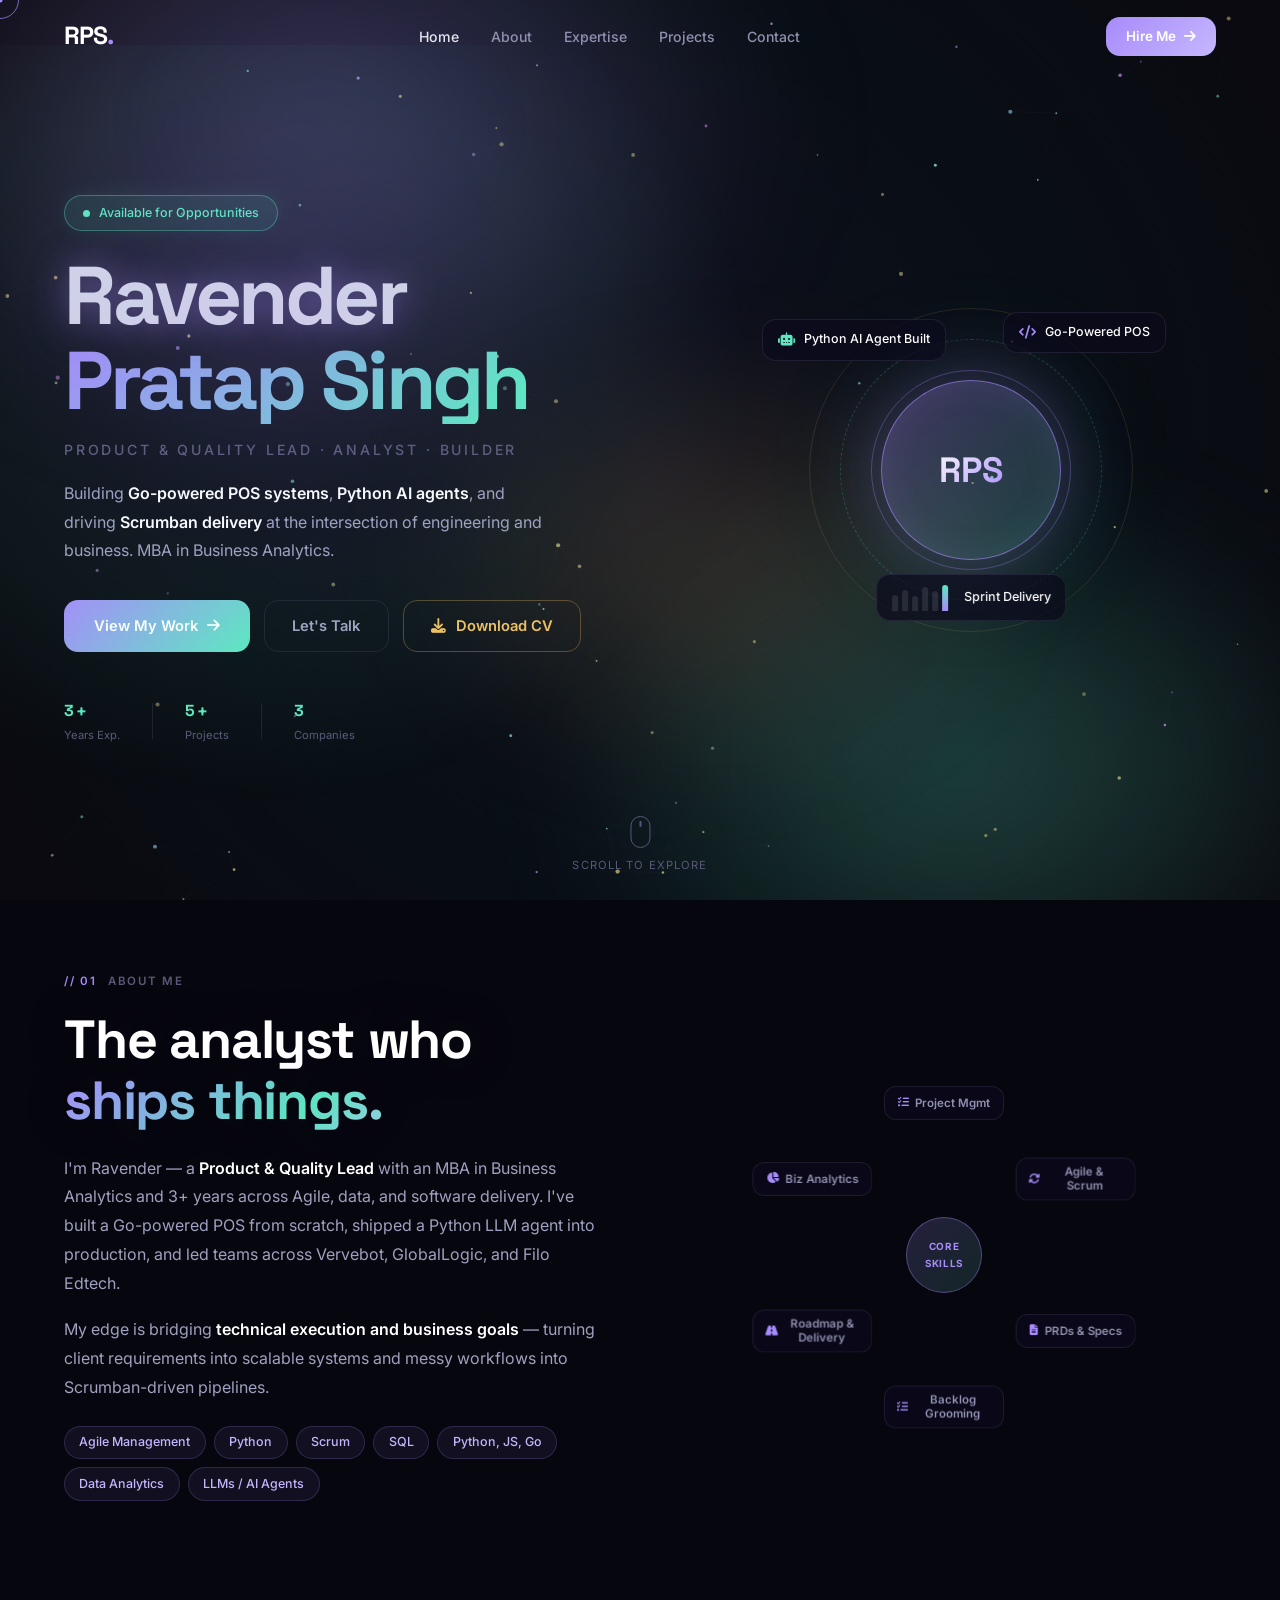
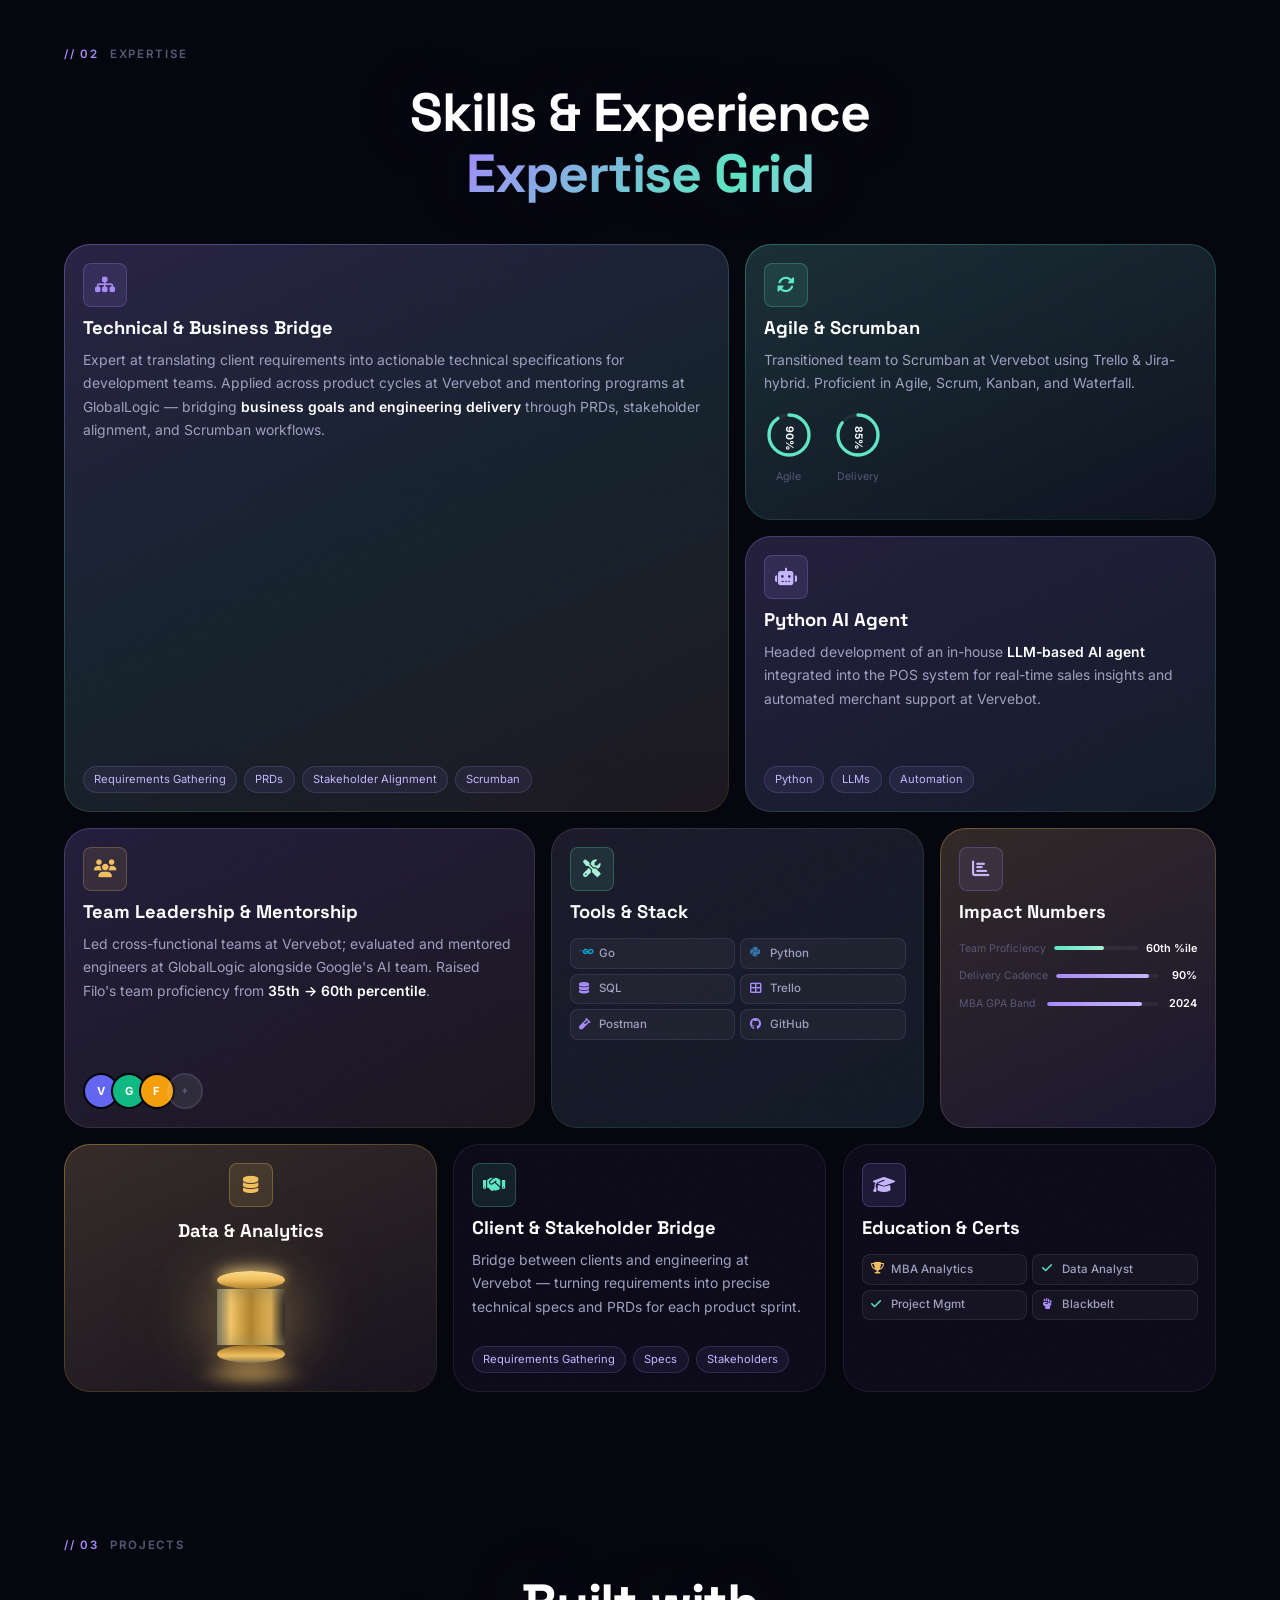
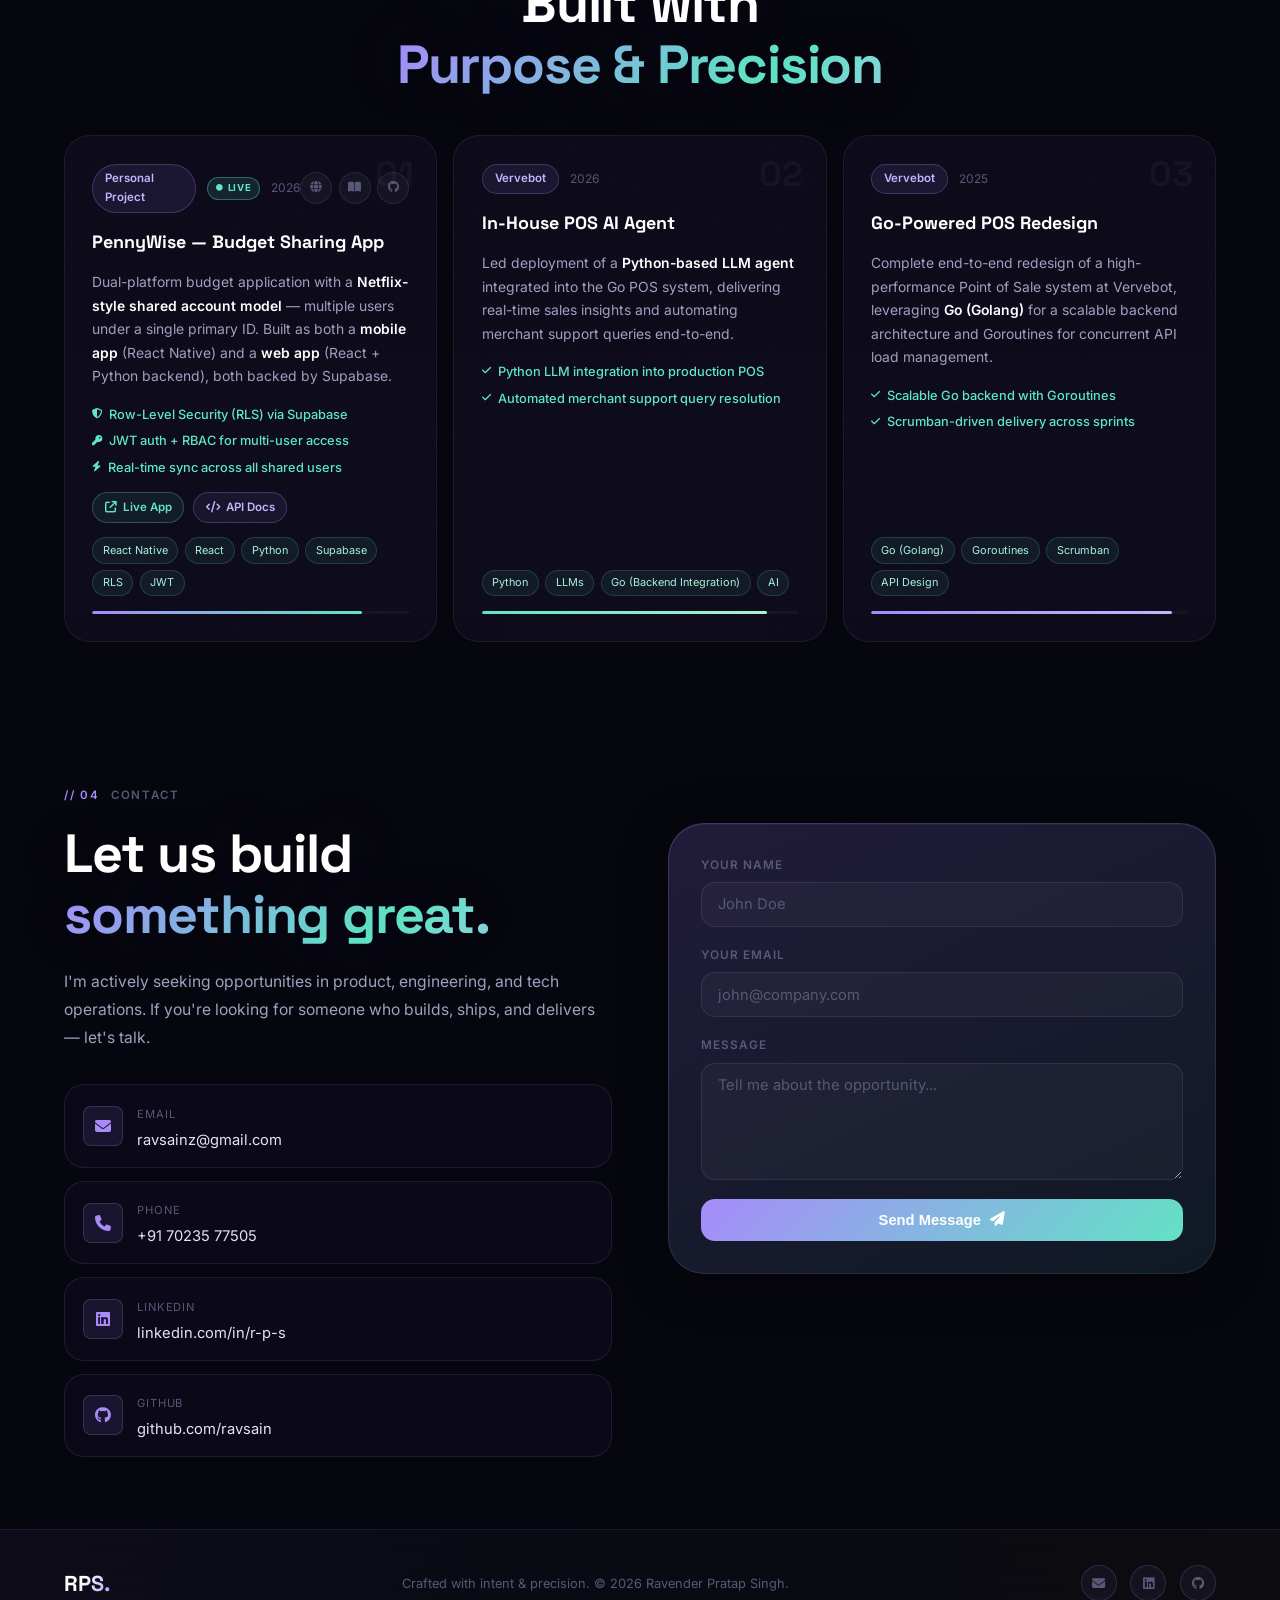
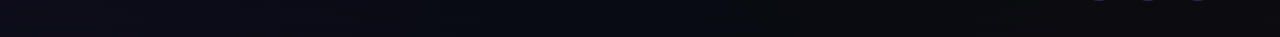
==== index.html @ f55e35e3 "portfoli_inital_edito" ====
﻿<!DOCTYPE html>
<html lang="en">
<head>
    <meta charset="UTF-8">
    <meta name="viewport" content="width=device-width, initial-scale=1.0">
    <title>Ravender Pratap Singh | Product &amp; Quality Lead &middot; Builder</title>
    <meta name="description" content="Portfolio of Ravender Pratap Singh — Product &amp; Quality Lead with 3+ years building Go POS systems, Python AI agents, and Scrumban-driven delivery. MBA in Business Analytics.">
    <meta name="author" content="Ravender Pratap Singh">
    <meta property="og:title" content="Ravender Pratap Singh | Product &amp; Quality Lead &middot; Builder">
    <meta property="og:description" content="Go-powered POS systems, Python AI agents, Scrumban delivery. Open to product, engineering &amp; tech-ops roles. MBA in Business Analytics.">
    <meta property="og:type" content="website">
    <link rel="stylesheet" href="style.css">
    <link rel="preconnect" href="https://fonts.googleapis.com">
    <link rel="preconnect" href="https://fonts.gstatic.com" crossorigin>
    <link href="https://fonts.googleapis.com/css2?family=Inter:wght@300;400;500;600;700;800;900&family=Space+Grotesk:wght@400;500;600;700&display=swap" rel="stylesheet">
    <link rel="stylesheet" href="https://cdnjs.cloudflare.com/ajax/libs/font-awesome/6.4.0/css/all.min.css">
</head>
<body>

    <!-- Aurora Background -->
    <div class="aurora" aria-hidden="true">
        <div class="a1"></div>
        <div class="a2"></div>
        <div class="a3"></div>
    </div>

    <!-- Custom Cursor -->
    <div class="cursor-ring" id="cursorRing"></div>
    <div class="cursor-dot" id="cursorDot"></div>

    <!-- Loading Screen -->
    <div class="loader" id="loader">
        <div class="loader-inner">
            <div class="loader-logo">RPS</div>
            <div class="loader-bar"><div class="loader-fill"></div></div>
            <span class="loader-text">Initializing Experience...</span>
        </div>
    </div>

    <!-- Animated Background Canvas -->
    <canvas id="meshCanvas"></canvas>

    <!-- Navigation -->
    <header id="header">
        <nav>
            <div class="logo">RPS<span class="logo-dot">.</span></div>
            <ul class="nav-links">
                <li><a href="#hero">Home</a></li>
                <li><a href="#about">About</a></li>
                <li><a href="#expertise">Expertise</a></li>
                <li><a href="#projects">Projects</a></li>
                <li><a href="#contact">Contact</a></li>
            </ul>
            <a href="#contact" class="nav-cta">Hire Me <i class="fas fa-arrow-right"></i></a>
            <button class="menu-toggle" id="menuToggle" aria-label="Toggle menu">
                <span></span><span></span><span></span>
            </button>
        </nav>
    </header>

    <!-- Mobile Menu -->
    <div class="mobile-menu" id="mobileMenu">
        <ul>
            <li><a href="#hero" class="mobile-nav-link">Home</a></li>
            <li><a href="#about" class="mobile-nav-link">About</a></li>
            <li><a href="#expertise" class="mobile-nav-link">Expertise</a></li>
            <li><a href="#projects" class="mobile-nav-link">Projects</a></li>
            <li><a href="#contact" class="mobile-nav-link">Contact</a></li>
        </ul>
    </div>

    <main>
        <!-- HERO -->
        <section id="hero">
            <div class="hero-layout">
                <div class="hero-left">
                    <div class="hero-badge reveal-up">
                        <span class="badge-dot"></span> Available for Opportunities
                    </div>
                    <h1 class="hero-name reveal-up">
                        <span class="name-line">Ravender</span>
                        <span class="name-line gradient-text gradient-name">Pratap Singh</span>
                    </h1>
                    <p class="hero-title reveal-up">Product &amp; Quality Lead &middot; Analyst &middot; Builder</p>
                    <p class="hero-sub reveal-up">Building <strong>Go-powered POS systems</strong>, <strong>Python AI agents</strong>, and driving <strong>Scrumban delivery</strong> at the intersection of engineering and business. MBA in Business Analytics.</p>
                    <div class="hero-actions reveal-up">
                        <a href="#projects" class="btn-primary"><span>View My Work</span><i class="fas fa-arrow-right"></i></a>
                        <a href="#contact" class="btn-ghost"><span>Let's Talk</span></a>
                        <a href="rav (1).pdf" download="Ravender_Pratap_Singh_Resume.pdf" class="btn-ghost btn-cv"><i class="fas fa-download"></i><span>Download CV</span></a>
                    </div>
                    <div class="hero-stats reveal-up">
                        <div class="stat"><div class="stat-row"><span class="stat-num" data-target="3">0</span><span>+</span></div><p>Years Exp.</p></div>
                        <div class="stat-divider"></div>
                        <div class="stat"><div class="stat-row"><span class="stat-num" data-target="5">0</span><span>+</span></div><p>Projects</p></div>
                        <div class="stat-divider"></div>
                        <div class="stat"><div class="stat-row"><span class="stat-num" data-target="3">0</span><span></span></div><p>Companies</p></div>
                    </div>
                </div>
                <div class="hero-right reveal-right">
                    <div class="hero-card-wrapper">
                        <div class="floating-card card-top-left glass-card">
                            <i class="fas fa-robot" style="color:var(--mint)"></i><span>Python AI Agent Built</span>
                        </div>
                        <div class="floating-card card-top-right glass-card">
                            <i class="fas fa-code" style="color:var(--lavender)"></i><span>Go-Powered POS</span>
                        </div>
                        <div class="profile-orb">
                            <div class="orb-ring ring-1"></div>
                            <div class="orb-ring ring-2"></div>
                            <div class="orb-ring ring-3"></div>
                            <div class="orb-core"><span class="orb-initials">RPS</span></div>
                        </div>
                        <div class="floating-card card-bottom glass-card">
                            <div class="mini-chart">
                                <div class="bar" style="--h:60%"></div>
                                <div class="bar" style="--h:80%"></div>
                                <div class="bar" style="--h:55%"></div>
                                <div class="bar" style="--h:90%"></div>
                                <div class="bar" style="--h:75%"></div>
                                <div class="bar active" style="--h:100%"></div>
                            </div>
                            <span>Sprint Delivery</span>
                        </div>
                    </div>
                </div>
            </div>
            <div class="scroll-hint">
                <div class="scroll-mouse"><div class="scroll-wheel"></div></div>
                <span>Scroll to explore</span>
            </div>
        </section>

        <!-- ABOUT -->
        <section id="about" class="section-pad">
            <div class="section-label reveal-up"><span>// 01</span> About Me</div>
            <div class="about-grid">
                <div class="about-text-block reveal-left">
                    <h2 class="section-heading">The analyst who<br><span class="gradient-text">ships things.</span></h2>
                    <p>I'm Ravender — a <strong>Product &amp; Quality Lead</strong> with an MBA in Business Analytics and 3+ years across Agile, data, and software delivery. I've built a Go-powered POS from scratch, shipped a Python LLM agent into production, and led teams across Vervebot, GlobalLogic, and Filo Edtech.</p>
                    <p>My edge is bridging <strong>technical execution and business goals</strong> — turning client requirements into scalable systems and messy workflows into Scrumban-driven pipelines.</p>
                    <div class="about-tags">
                        <span class="tag">Agile Management</span>
                        <span class="tag">Python</span>
                        <span class="tag">Scrum</span>
                        <span class="tag">SQL</span>
                        <span class="tag">Python, JS, Go</span>
                        <span class="tag">Data Analytics</span>
                        <span class="tag">LLMs / AI Agents</span>
                    </div>
                </div>
                <div class="about-visual reveal-right">
                    <div class="skills-wheel">
                        <div class="skill-arc" style="--angle:0deg;--delay:0s"><div class="skill-pill"><i class="fas fa-tasks"></i> Project Mgmt</div></div>
                        <div class="skill-arc" style="--angle:60deg;--delay:0.1s"><div class="skill-pill"><i class="fas fa-sync-alt"></i> Agile &amp; Scrum</div></div>
                        <div class="skill-arc" style="--angle:120deg;--delay:0.2s"><div class="skill-pill"><i class="fas fa-file-alt"></i> PRDs &amp; Specs</div></div>
                        <div class="skill-arc" style="--angle:180deg;--delay:0.3s"><div class="skill-pill"><i class="fas fa-list-check"></i> Backlog Grooming</div></div>
                        <div class="skill-arc" style="--angle:240deg;--delay:0.4s"><div class="skill-pill"><i class="fas fa-road"></i> Roadmap &amp; Delivery</div></div>
                        <div class="skill-arc" style="--angle:300deg;--delay:0.5s"><div class="skill-pill"><i class="fas fa-chart-pie"></i> Biz Analytics</div></div>
                        <div class="skills-center-orb"><span>Core</span><span>Skills</span></div>
                    </div>
                </div>
            </div>
        </section>

        <!-- EXPERTISE BENTO GRID -->
        <section id="expertise" class="section-pad">
            <div class="section-label reveal-up"><span>// 02</span> Expertise</div>
            <h2 class="section-heading centered reveal-up">Skills &amp; Experience<br><span class="gradient-text">Expertise Grid</span></h2>
            <div class="bento-grid" id="bentoGrid">

                <div class="bento-card card-fluid reveal-up" data-tilt>
                    <canvas class="fluid-canvas" data-fluid></canvas>
                    <div class="card-content">
                        <div class="card-icon-wrap"><i class="fas fa-sitemap"></i></div>
                        <h3>Technical &amp; Business Bridge</h3>
                        <p>Expert at translating client requirements into actionable technical specifications for development teams. Applied across product cycles at Vervebot and mentoring programs at GlobalLogic — bridging <strong>business goals and engineering delivery</strong> through PRDs, stakeholder alignment, and Scrumban workflows.</p>
                        <div class="card-tags"><span>Requirements Gathering</span><span>PRDs</span><span>Stakeholder Alignment</span><span>Scrumban</span></div>
                    </div>
                    <div class="card-glow"></div>
                </div>

                <div class="bento-card card-sm reveal-up" data-tilt data-delay="0.1">
                    <div class="card-content">
                        <div class="card-icon-wrap accent-green"><i class="fas fa-sync-alt"></i></div>
                        <h3>Agile &amp; Scrumban</h3>
                        <p>Transitioned team to Scrumban at Vervebot using Trello &amp; Jira-hybrid. Proficient in Agile, Scrum, Kanban, and Waterfall.</p>
                        <div class="progress-rings">
                            <div class="progress-ring-wrap">
                                <svg viewBox="0 0 60 60"><circle class="ring-bg" cx="30" cy="30" r="24"/><circle class="ring-fill" cx="30" cy="30" r="24" style="--pct:0.90"/></svg>
                                <span>90%</span><p>Agile</p>
                            </div>
                            <div class="progress-ring-wrap">
                                <svg viewBox="0 0 60 60"><circle class="ring-bg" cx="30" cy="30" r="24"/><circle class="ring-fill" cx="30" cy="30" r="24" style="--pct:0.85"/></svg>
                                <span>85%</span><p>Delivery</p>
                            </div>
                        </div>
                    </div>
                    <div class="card-glow glow-green"></div>
                </div>

                <div class="bento-card card-sm reveal-up" data-tilt data-delay="0.2">
                    <div class="card-content">
                        <div class="card-icon-wrap accent-purple"><i class="fas fa-robot"></i></div>
                        <h3>Python AI Agent</h3>
                        <p>Headed development of an in-house <strong>LLM-based AI agent</strong> integrated into the POS system for real-time sales insights and automated merchant support at Vervebot.</p>
                        <div class="card-tags"><span>Python</span><span>LLMs</span><span>Automation</span></div>
                    </div>
                    <div class="card-glow glow-purple"></div>
                </div>

                <div class="bento-card card-wide reveal-up" data-tilt data-delay="0.15">
                    <div class="card-content">
                        <div class="card-icon-wrap accent-orange"><i class="fas fa-users"></i></div>
                        <h3>Team Leadership &amp; Mentorship</h3>
                        <p>Led cross-functional teams at Vervebot; evaluated and mentored engineers at GlobalLogic alongside Google's AI team. Raised Filo's team proficiency from <strong>35th → 60th percentile</strong>.</p>
                        <div class="team-avatars">
                            <div class="avatar" style="--c:#6366f1">V</div>
                            <div class="avatar" style="--c:#10b981">G</div>
                            <div class="avatar" style="--c:#f59e0b">F</div>
                            <div class="avatar avatar-plus">+</div>
                        </div>
                    </div>
                    <div class="card-glow glow-orange"></div>
                </div>

                <div class="bento-card card-sm reveal-up" data-tilt data-delay="0.25">
                    <div class="card-content">
                        <div class="card-icon-wrap accent-cyan"><i class="fas fa-tools"></i></div>
                        <h3>Tools &amp; Stack</h3>
                        <div class="tools-grid">
                            <div class="tool-badge"><i class="fab fa-golang" style="color:#00acd7"></i> Go</div>
                            <div class="tool-badge"><i class="fab fa-python" style="color:#3572A5"></i> Python</div>
                            <div class="tool-badge"><i class="fas fa-database"></i> SQL</div>
                            <div class="tool-badge"><i class="fas fa-th-large"></i> Trello</div>
                            <div class="tool-badge"><i class="fas fa-vial"></i> Postman</div>
                            <div class="tool-badge"><i class="fab fa-github"></i> GitHub</div>
                        </div>
                    </div>
                    <div class="card-glow glow-cyan"></div>
                </div>

                <div class="bento-card card-sm card-metrics reveal-up" data-tilt data-delay="0.3">
                    <div class="card-content">
                        <div class="card-icon-wrap accent-pink"><i class="fas fa-chart-bar"></i></div>
                        <h3>Impact Numbers</h3>
                        <div class="metrics-list">
                            <div class="metric-row">
                                <span class="metric-label">Team Proficiency</span>
                                <div class="metric-bar-wrap"><div class="metric-bar bar-green" style="--w:60%"></div></div>
                                <span class="metric-val">60th %ile</span>
                            </div>
                            <div class="metric-row">
                                <span class="metric-label">Delivery Cadence</span>
                                <div class="metric-bar-wrap"><div class="metric-bar" style="--w:90%"></div></div>
                                <span class="metric-val">90%</span>
                            </div>
                            <div class="metric-row">
                                <span class="metric-label">MBA GPA Band</span>
                                <div class="metric-bar-wrap"><div class="metric-bar bar-purple" style="--w:85%"></div></div>
                                <span class="metric-val">2024</span>
                            </div>
                        </div>
                    </div>
                    <div class="card-glow glow-purple"></div>
                </div>

                <!-- DB Gold Icon Card —  Data & Analytics -->
                <div class="bento-card card-db reveal-up" data-tilt data-delay="0.35">
                    <div class="card-content" style="align-items:center;justify-content:center;gap:0.6rem;">
                        <div class="card-icon-wrap accent-gold" style="width:44px;height:44px;"><i class="fas fa-database"></i></div>
                        <h3 style="text-align:center;">Data &amp; Analytics</h3>
                        <div class="db-container">
                            <div class="db-orbit">
                                <div class="db-icon">
                                    <div class="db-top"></div>
                                    <div class="db-body"></div>
                                    <div class="db-bottom"></div>
                                </div>
                            </div>
                            <div class="db-caustic"></div>
                        </div>
                    </div>
                    <div class="card-glow" style="background:radial-gradient(ellipse at var(--mx,50%) var(--my,50%),rgba(240,192,96,0.2),transparent 65%);"></div>
                </div>

                <!-- Client Bridge & Requirements -->
                <div class="bento-card reveal-up" data-tilt data-delay="0.4">
                    <div class="card-content">
                        <div class="card-icon-wrap" style="background:rgba(94,231,194,0.1);border-color:rgba(94,231,194,0.25);color:#5ee7c2;"><i class="fas fa-handshake"></i></div>
                        <h3>Client &amp; Stakeholder Bridge</h3>
                        <p>Bridge between clients and engineering at Vervebot — turning requirements into precise technical specs and PRDs for each product sprint.</p>
                        <div class="card-tags"><span>Requirements Gathering</span><span>Specs</span><span>Stakeholders</span></div>
                    </div>
                    <div class="card-glow glow-green"></div>
                </div>

                <!-- Certifications & Education card -->
                <div class="bento-card reveal-up" data-tilt data-delay="0.45">
                    <div class="card-content">
                        <div class="card-icon-wrap accent-purple"><i class="fas fa-graduation-cap"></i></div>
                        <h3>Education &amp; Certs</h3>
                        <div class="tools-grid">
                            <div class="tool-badge"><i class="fas fa-trophy" style="color:var(--gold)"></i> MBA Analytics</div>
                            <div class="tool-badge"><i class="fas fa-check" style="color:var(--mint)"></i> Data Analyst</div>
                            <div class="tool-badge"><i class="fas fa-check" style="color:var(--mint)"></i> Project Mgmt</div>
                            <div class="tool-badge"><i class="fas fa-fist-raised" style="color:var(--lavender)"></i> Blackbelt</div>
                        </div>
                    </div>
                    <div class="card-glow glow-purple"></div>
                </div>

            </div>
        </section>

        <!-- PROJECTS -->
        <section id="projects" class="section-pad">
            <div class="section-label reveal-up"><span>// 03</span> Projects</div>
            <h2 class="section-heading centered reveal-up">Built with<br><span class="gradient-text">Purpose &amp; Precision</span></h2>
            <div class="projects-grid">

                <div class="project-card reveal-up" data-tilt>
                    <div class="project-number">01</div>
                    <div class="project-top">
                        <div class="project-meta">
                            <span class="project-role">Personal Project</span>
                            <span class="project-live"><i class="fas fa-circle"></i> LIVE</span>
                            <span class="project-year">2026</span>
                        </div>
                        <div class="project-links">
                            <a href="https://pennywise-rav.vercel.app" target="_blank" rel="noopener noreferrer" class="project-link" title="Live Frontend"><i class="fas fa-globe"></i></a>
                            <a href="https://mybudgetapp-e7yy.onrender.com/docs" target="_blank" rel="noopener noreferrer" class="project-link" title="API Docs"><i class="fas fa-book-open"></i></a>
                            <a href="https://github.com/ravsain" target="_blank" rel="noopener noreferrer" class="project-link" title="GitHub"><i class="fab fa-github"></i></a>
                        </div>
                    </div>
                    <h3>PennyWise — Budget Sharing App</h3>
                    <p>Dual-platform budget application with a <strong>Netflix-style shared account model</strong> — multiple users under a single primary ID. Built as both a <strong>mobile app</strong> (React Native) and a <strong>web app</strong> (React + Python backend), both backed by Supabase.</p>
                    <div class="project-outcomes">
                        <div class="outcome"><i class="fas fa-shield-alt"></i> Row-Level Security (RLS) via Supabase</div>
                        <div class="outcome"><i class="fas fa-key"></i> JWT auth + RBAC for multi-user access</div>
                        <div class="outcome"><i class="fas fa-bolt"></i> Real-time sync across all shared users</div>
                    </div>
                    <div class="project-live-links">
                        <a href="https://pennywise-rav.vercel.app" target="_blank" rel="noopener noreferrer" class="project-live-link"><i class="fas fa-arrow-up-right-from-square"></i> Live App</a>
                        <a href="https://mybudgetapp-e7yy.onrender.com/docs" target="_blank" rel="noopener noreferrer" class="project-live-link api-link"><i class="fas fa-code"></i> API Docs</a>
                    </div>
                    <div class="project-tags"><span>React Native</span><span>React</span><span>Python</span><span>Supabase</span><span>RLS</span><span>JWT</span></div>
                    <div class="project-bar"><div class="project-progress" style="--w:85%"></div></div>
                    <div class="card-glow"></div>
                </div>

                <div class="project-card reveal-up" data-tilt data-delay="0.1">
                    <div class="project-number">02</div>
                    <div class="project-top">
                        <div class="project-meta"><span class="project-role">Vervebot</span><span class="project-year">2026</span></div>
                    </div>
                    <h3>In-House POS AI Agent</h3>
                    <p>Led deployment of a <strong>Python-based LLM agent</strong> integrated into the Go POS system, delivering real-time sales insights and automating merchant support queries end-to-end.</p>
                    <div class="project-outcomes">
                        <div class="outcome"><i class="fas fa-check"></i> Python LLM integration into production POS</div>
                        <div class="outcome"><i class="fas fa-check"></i> Automated merchant support query resolution</div>
                    </div>
                    <div class="project-tags"><span>Python</span><span>LLMs</span><span>Go (Backend Integration)</span><span>AI</span></div>
                    <div class="project-bar"><div class="project-progress bar-green" style="--w:90%"></div></div>
                    <div class="card-glow glow-green"></div>
                </div>

                <div class="project-card reveal-up" data-tilt data-delay="0.2">
                    <div class="project-number">03</div>
                    <div class="project-top">
                        <div class="project-meta"><span class="project-role">Vervebot</span><span class="project-year">2025</span></div>
                    </div>
                    <h3>Go-Powered POS Redesign</h3>
                    <p>Complete end-to-end redesign of a high-performance Point of Sale system at Vervebot, leveraging <strong>Go (Golang)</strong> for a scalable backend architecture and Goroutines for concurrent API load management.</p>
                    <div class="project-outcomes">
                        <div class="outcome"><i class="fas fa-check"></i> Scalable Go backend with Goroutines</div>
                        <div class="outcome"><i class="fas fa-check"></i> Scrumban-driven delivery across sprints</div>
                    </div>
                    <div class="project-tags"><span>Go (Golang)</span><span>Goroutines</span><span>Scrumban</span><span>API Design</span></div>
                    <div class="project-bar"><div class="project-progress bar-purple" style="--w:95%"></div></div>
                    <div class="card-glow glow-purple"></div>
                </div>

            </div>
        </section>

        <!-- CONTACT -->
        <section id="contact" class="section-pad">
            <div class="section-label reveal-up"><span>// 04</span> Contact</div>
            <div class="contact-wrapper">
                <div class="contact-left reveal-left">
                    <h2 class="section-heading">Let us build<br><span class="gradient-text">something great.</span></h2>
                    <p>I'm actively seeking opportunities in product, engineering, and tech operations. If you're looking for someone who builds, ships, and delivers — let's talk.</p>
                    <div class="contact-info">
                        <a href="mailto:ravsainz@gmail.com" class="contact-item">
                            <div class="contact-icon"><i class="fas fa-envelope"></i></div>
                            <div><span>Email</span><p>ravsainz@gmail.com</p></div>
                        </a>
                        <a href="tel:+917023577505" class="contact-item">
                            <div class="contact-icon"><i class="fas fa-phone"></i></div>
                            <div><span>Phone</span><p>+91 70235 77505</p></div>
                        </a>
                        <a href="https://www.linkedin.com/in/r-p-s" target="_blank" rel="noopener noreferrer" class="contact-item">
                            <div class="contact-icon"><i class="fab fa-linkedin"></i></div>
                            <div><span>LinkedIn</span><p>linkedin.com/in/r-p-s</p></div>
                        </a>
                        <a href="https://github.com/ravsain" target="_blank" rel="noopener noreferrer" class="contact-item">
                            <div class="contact-icon"><i class="fab fa-github"></i></div>
                            <div><span>GitHub</span><p>github.com/ravsain</p></div>
                        </a>
                    </div>
                </div>
                <div class="contact-right reveal-right">
                    <form class="contact-form glass-card" id="contactForm" novalidate>
                        <div class="form-group">
                            <label for="name">Your Name</label>
                            <input type="text" id="name" name="name" placeholder="John Doe" autocomplete="name" required>
                        </div>
                        <div class="form-group">
                            <label for="email">Your Email</label>
                            <input type="email" id="email" name="email" placeholder="john@company.com" autocomplete="email" required>
                        </div>
                        <div class="form-group">
                            <label for="message">Message</label>
                            <textarea id="message" name="message" rows="5" placeholder="Tell me about the opportunity..." required></textarea>
                        </div>
                        <button type="submit" class="btn-primary full-width">
                            <span>Send Message</span><i class="fas fa-paper-plane"></i>
                        </button>
                    </form>
                </div>
            </div>
        </section>
    </main>

    <footer>
        <div class="footer-inner">
            <div class="footer-logo">RPS<span class="logo-dot">.</span></div>
            <p>Crafted with intent &amp; precision. &copy; 2026 Ravender Pratap Singh.</p>
            <div class="footer-links">
                <a href="mailto:ravsainz@gmail.com"><i class="fas fa-envelope"></i></a>
                <a href="https://www.linkedin.com/in/r-p-s" target="_blank" rel="noopener noreferrer"><i class="fab fa-linkedin"></i></a>
                <a href="https://github.com/ravsain" target="_blank" rel="noopener noreferrer"><i class="fab fa-github"></i></a>
            </div>
        </div>
    </footer>

    <script src="script.js"></script>
</body>
</html>
---- style.css ----
/* =====================================================
   NEO-BENTO LUXURY PORTFOLIO
   Pearlescent Aurora | Glass-Kit | Titanium/Mint/Lavender
===================================================== */
@import url('https://fonts.googleapis.com/css2?family=Inter:wght@300;400;500;600;700;800;900&family=Space+Grotesk:wght@400;500;600;700&display=swap');

:root {
  /* Background */
  --bg:       #06060e;
  --bg-2:     #0a0a18;
  --bg-card:  rgba(14,12,32,0.65);

  /* Glass borders */
  --border:   rgba(200,195,255,0.1);
  --border-h: rgba(200,195,255,0.24);

  /* Luxury palette */
  --titanium:    #d4d4e8;
  --ti-dim:      #9090b0;
  --ti-muted:    #555575;

  --mint:        #5ee7c2;
  --mint-2:      #a8f0d8;
  --mint-glow:   rgba(94,231,194,0.22);

  --lavender:    #a78bfa;
  --lav-2:       #c4b5fd;
  --lav-glow:    rgba(167,139,250,0.22);

  --gold:        #f0c060;
  --gold-2:      #ffe090;
  --gold-dim:    #a07020;
  --gold-glow:   rgba(240,192,96,0.3);

  --text:     #e4e4f0;
  --text-2:   #a0a0c0;
  --text-dim: #585878;

  /* Radii */
  --r-xs: 8px;
  --r-sm: 14px;
  --r-md: 20px;
  --r-lg: 26px;
  --r-xl: 36px;

  /* Easing */
  --ease: cubic-bezier(0.23,1,0.32,1);
  --t1: 0.2s;
  --t2: 0.45s;
  --t3: 0.75s;
}

/* ── RESET ────────────────────────────────────── */
*,*::before,*::after { margin:0;padding:0;box-sizing:border-box; }
html { scroll-behavior:smooth; }
body {
  font-family:'Inter',system-ui,sans-serif;
  background:var(--bg); color:var(--text);
  line-height:1.65; overflow-x:hidden; cursor:none;
}
a { color:inherit;text-decoration:none; }
ul { list-style:none; }
strong { color:#fff;font-weight:600; }

/* ── CANVAS ───────────────────────────────────── */
#meshCanvas {
  position:fixed;inset:0;width:100%;height:100%;
  z-index:0;pointer-events:none;
}

/* ── AURORA LAYERS ────────────────────────────── */
.aurora {
  position:fixed;inset:0;z-index:0;
  pointer-events:none;overflow:hidden;
}
.aurora .a1 {
  position:absolute;width:80vw;height:78vh;
  top:-25vh;left:-15vw;
  background:radial-gradient(ellipse,rgba(167,139,250,0.32) 0%,transparent 65%);
  filter:blur(68px);
  animation:aura-move 20s ease-in-out infinite alternate;
}
.aurora .a2 {
  position:absolute;width:70vw;height:70vh;
  bottom:-20vh;right:-10vw;
  background:radial-gradient(ellipse,rgba(94,231,194,0.25) 0%,transparent 65%);
  filter:blur(62px);
  animation:aura-move 26s ease-in-out infinite alternate-reverse;
}
.aurora .a3 {
  position:absolute;width:55vw;height:55vh;
  top:35%;left:28%;
  background:radial-gradient(ellipse,rgba(240,192,96,0.16) 0%,transparent 65%);
  filter:blur(52px);
  animation:aura-move 17s ease-in-out infinite alternate 4s;
}
@keyframes aura-move {
  0%   { transform:translate(0,0) scale(1); }
  40%  { transform:translate(5vw,4vh) scale(1.1); }
  100% { transform:translate(-4vw,-3vh) scale(0.92); }
}

/* ── CUSTOM CURSOR ────────────────────────────── */
.cursor-ring {
  position:fixed;pointer-events:none;z-index:9999;
  width:38px;height:38px;
  border:1.5px solid rgba(167,139,250,0.7);
  border-radius:50%;transform:translate(-50%,-50%);
  transition:width var(--t1) var(--ease),height var(--t1) var(--ease),
             border-color var(--t1),background var(--t1);
}
.cursor-dot {
  position:fixed;pointer-events:none;z-index:9999;
  width:5px;height:5px;background:var(--lavender);
  border-radius:50%;transform:translate(-50%,-50%);
}
body.cursor-hover .cursor-ring {
  width:54px;height:54px;
  background:rgba(167,139,250,0.08);border-color:var(--lavender);
}
body.cursor-active .cursor-ring {
  width:22px;height:22px;background:rgba(167,139,250,0.25);
}

/* ── LOADER ───────────────────────────────────── */
.loader {
  position:fixed;inset:0;z-index:9000;background:var(--bg);
  display:flex;align-items:center;justify-content:center;
  transition:opacity 0.65s var(--ease),visibility 0.65s;
}
.loader.hidden { opacity:0;visibility:hidden;pointer-events:none; }
.loader-logo {
  font-family:'Space Grotesk',sans-serif;
  font-size:3.5rem;font-weight:700;letter-spacing:-2px;
  background:linear-gradient(135deg,var(--lavender),var(--mint));
  -webkit-background-clip:text;background-clip:text;
  -webkit-text-fill-color:transparent;margin-bottom:2rem;text-align:center;
}
.loader-bar {
  width:200px;height:2px;background:rgba(167,139,250,0.15);
  border-radius:99px;overflow:hidden;margin:0 auto 1rem;
}
.loader-fill {
  height:100%;width:0%;
  background:linear-gradient(90deg,var(--lavender),var(--mint));
  border-radius:99px;animation:loadFill 1.9s var(--ease) forwards;
}
@keyframes loadFill { to { width:100%; } }
.loader-text {
  font-size:0.72rem;color:var(--text-dim);
  letter-spacing:0.14em;text-transform:uppercase;text-align:center;display:block;
}
.loader-inner { text-align:center; }

/* ── HEADER ───────────────────────────────────── */
#header {
  position:fixed;top:0;width:100%;z-index:100;
  padding:1rem 5%;transition:all var(--t2) var(--ease);
}
#header.scrolled {
  background:rgba(6,6,14,0.88);
  backdrop-filter:blur(22px) saturate(180%);
  -webkit-backdrop-filter:blur(22px) saturate(180%);
  border-bottom:1px solid var(--border);
  padding:0.65rem 5%;
}
nav {
  display:flex;align-items:center;justify-content:space-between;
  max-width:1280px;margin:0 auto;
}
.logo {
  font-family:'Space Grotesk',sans-serif;
  font-size:1.55rem;font-weight:700;color:#fff;letter-spacing:-1px;
}
.logo-dot { color:var(--lavender); }
.nav-links { display:flex;gap:2rem; }
.nav-links a {
  font-size:0.88rem;font-weight:500;color:var(--ti-dim);
  position:relative;transition:color var(--t1);
}
.nav-links a::after {
  content:'';position:absolute;bottom:-4px;left:0;
  width:0;height:1.5px;
  background:linear-gradient(90deg,var(--lavender),var(--mint));
  border-radius:99px;transition:width var(--t1) var(--ease);
}
.nav-links a:hover { color:var(--titanium); }
.nav-links a:hover::after { width:100%; }
.nav-cta {
  display:flex;align-items:center;gap:0.5rem;
  background:linear-gradient(135deg,var(--lavender) 0%,var(--lav-2) 55%,var(--mint) 100%);
  background-size:200% auto;
  color:#fff;padding:0.5rem 1.25rem;border-radius:var(--r-sm);
  font-size:0.84rem;font-weight:600;transition:all var(--t2) var(--ease);
}
.nav-cta:hover {
  transform:translateY(-2px);
  box-shadow:0 8px 28px rgba(167,139,250,0.48),0 0 0 3px rgba(167,139,250,0.1);
  background-position:right center;
}
.menu-toggle {
  display:none;flex-direction:column;gap:5px;
  background:none;border:none;cursor:pointer;padding:4px;
}
.menu-toggle span {
  width:24px;height:2px;background:var(--ti-dim);
  border-radius:99px;display:block;transition:all var(--t1);
}
.mobile-menu {
  position:fixed;inset:0;z-index:90;
  background:rgba(6,6,14,0.97);backdrop-filter:blur(20px);
  display:flex;align-items:center;justify-content:center;
  opacity:0;visibility:hidden;transition:all var(--t2) var(--ease);
}
.mobile-menu.open { opacity:1;visibility:visible; }
.mobile-menu ul { text-align:center; }
.mobile-menu li { margin:1.4rem 0; }
.mobile-nav-link {
  font-size:2.2rem;font-weight:700;color:var(--ti-dim);transition:color var(--t1);
}
.mobile-nav-link:hover { color:var(--lavender); }

/* ── MAIN LAYOUT ──────────────────────────────── */
main { position:relative;z-index:1; }
.section-pad { padding:4.5rem 5%; }
.section-label {
  display:flex;align-items:center;gap:0.7rem;
  font-size:0.72rem;font-weight:600;
  text-transform:uppercase;letter-spacing:0.15em;
  color:var(--text-dim);margin-bottom:1.1rem;
}
.section-label span { color:var(--lavender); }
.section-heading {
  font-family:'Space Grotesk',sans-serif;
  font-size:clamp(2.2rem,4.2vw,3.8rem);font-weight:700;
  line-height:1.14;color:#fff;letter-spacing:-1.2px;margin-bottom:1.4rem;
  text-shadow:0 0 80px rgba(167,139,250,0.18);
}
.section-heading.centered { text-align:center;margin-bottom:2.5rem; }
.gradient-text {
  background:linear-gradient(135deg,var(--lavender) 0%,var(--mint) 40%,var(--lav-2) 70%,var(--lavender) 100%);
  background-size:200% auto;
  -webkit-background-clip:text;background-clip:text;
  -webkit-text-fill-color:transparent;
  animation:gradient-shift 5s linear infinite;
}
@keyframes gradient-shift {
  0%   { background-position:0% center; }
  100% { background-position:200% center; }
}
.glass-card {
  background:var(--bg-card);border:1px solid var(--border);
  backdrop-filter:blur(24px) saturate(180%);
  -webkit-backdrop-filter:blur(24px) saturate(180%);
}

/* ── REVEAL ANIMATIONS ────────────────────────── */
.reveal-up,.reveal-left,.reveal-right {
  opacity:0;
  transition:opacity var(--t3) var(--ease),transform var(--t3) var(--ease);
}
.reveal-up    { transform:translateY(28px); }
.reveal-left  { transform:translateX(-28px); }
.reveal-right { transform:translateX(28px); }
.revealed { opacity:1!important;transform:none!important; }

/* ── HERO ─────────────────────────────────────── */
#hero {
  min-height:100vh;padding:5.5rem 5% 3rem;
  display:flex;flex-direction:column;justify-content:center;position:relative;
}
#hero::before {
  content:'';position:absolute;
  left:-5%;top:5%;
  width:65%;height:85%;
  background:radial-gradient(ellipse at 38% 42%,rgba(167,139,250,0.12) 0%,rgba(94,231,194,0.05) 45%,transparent 70%);
  pointer-events:none;z-index:0;
  animation:hero-glow-pulse 9s ease-in-out infinite;
}
@keyframes hero-glow-pulse {
  0%,100%{ opacity:0.7;transform:scale(1); }
  50%    { opacity:1;transform:scale(1.07); }
}
.hero-layout {
  max-width:1280px;margin:0 auto;width:100%;
  display:grid;grid-template-columns:1.1fr 0.9fr;
  align-items:center;gap:4rem;
}
.hero-badge {
  display:inline-flex;align-items:center;gap:0.6rem;
  background:rgba(94,231,194,0.1);
  border:1px solid rgba(94,231,194,0.35);
  color:var(--mint);padding:0.4rem 1.1rem;
  border-radius:99px;font-size:0.78rem;font-weight:500;margin-bottom:1.4rem;
  box-shadow:0 0 20px rgba(94,231,194,0.1);
}
.badge-dot {
  width:7px;height:7px;background:var(--mint);border-radius:50%;
  animation:pulse-dot 2s infinite;
}
@keyframes pulse-dot {
  0%,100%{ box-shadow:0 0 0 0 rgba(94,231,194,0.5); }
  50%    { box-shadow:0 0 0 6px rgba(94,231,194,0); }
}
.hero-name {
  font-family:'Space Grotesk',sans-serif;
  font-size:clamp(3.1rem,6.4vw,6.2rem);
  font-weight:800;line-height:1.04;letter-spacing:-3.5px;margin-bottom:0.9rem;
}
.name-line { display:block; }
.name-line:first-child {
  color:var(--titanium);
  text-shadow:
    0 0 35px rgba(167,139,250,0.5),
    0 0 90px rgba(167,139,250,0.22),
    0 0 160px rgba(94,231,194,0.1);
}
.hero-title {
  font-size:0.88rem;color:var(--text-dim);
  text-transform:uppercase;letter-spacing:0.2em;font-weight:500;margin-bottom:1.1rem;
}
.hero-sub {
  font-size:1rem;color:var(--text-2);max-width:480px;
  margin-bottom:2.2rem;line-height:1.8;
}
.hero-actions { display:flex;gap:0.9rem;flex-wrap:wrap;margin-bottom:2.8rem; }
.btn-primary {
  display:inline-flex;align-items:center;gap:0.6rem;
  background:linear-gradient(135deg,var(--lavender) 0%,var(--mint) 55%,var(--lav-2) 100%);
  background-size:200% auto;
  color:#fff;padding:0.82rem 1.85rem;border-radius:var(--r-sm);
  font-weight:600;font-size:0.92rem;border:none;cursor:pointer;
  transition:transform var(--t1),box-shadow var(--t1),background-position var(--t2) var(--ease);
}
.btn-primary:hover {
  transform:translateY(-3px);
  box-shadow:0 16px 44px rgba(167,139,250,0.52),0 0 0 1px rgba(167,139,250,0.22);
  background-position:right center;
}
.btn-primary.full-width { width:100%;justify-content:center; }
.btn-ghost {
  display:inline-flex;align-items:center;gap:0.6rem;
  background:transparent;color:var(--text-2);
  padding:0.8rem 1.7rem;border-radius:var(--r-sm);
  font-weight:600;font-size:0.92rem;border:1px solid var(--border);
  transition:all var(--t1);
}
.btn-ghost:hover { color:var(--titanium);border-color:var(--border-h);background:rgba(255,255,255,0.04); }
/* Download CV button — gold variant of btn-ghost */
.btn-cv { color:var(--gold);border-color:rgba(240,192,96,0.3); }
.btn-cv:hover {
  color:#fff;border-color:rgba(240,192,96,0.65);
  background:rgba(240,192,96,0.08);
  box-shadow:0 8px 28px rgba(240,192,96,0.25);
}
.hero-stats { display:flex;align-items:center;gap:2rem; }
.stat { display:flex;flex-direction:column; }
.stat-row { display:flex;align-items:baseline;gap:0.1rem; }
.stat-num {
  font-family:'Space Grotesk',sans-serif;font-size:2rem;font-weight:700;color:#fff;
}
.stat-row > span { font-size:1rem;color:var(--mint);font-weight:700; }
.stat > p { font-size:0.7rem;color:var(--text-dim);margin-top:0.1rem; }
.hero-stats .stat > span { font-size:1rem;color:var(--mint);font-weight:700; }
.stat-divider { width:1px;height:36px;background:var(--border); }

/* Hero Right — Profile Orb */
.hero-right { display:flex;justify-content:center; }
.hero-card-wrapper { position:relative;width:360px;height:360px; }
.profile-orb {
  position:absolute;top:50%;left:50%;
  transform:translate(-50%,-50%);width:180px;height:180px;
}
.orb-ring {
  position:absolute;border-radius:50%;
  top:50%;left:50%;transform:translate(-50%,-50%);
  animation:orbit-spin linear infinite;
}
.ring-1 { width:200px;height:200px;border:1px solid rgba(167,139,250,0.32);animation-duration:7s; }
.ring-2 { width:262px;height:262px;border:1px dashed rgba(94,231,194,0.22);animation-duration:12s;animation-direction:reverse; }
.ring-3 { width:324px;height:324px;border:1px solid rgba(240,192,96,0.12);animation-duration:18s; }
@keyframes orbit-spin { to { transform:translate(-50%,-50%) rotate(360deg); } }
.orb-core {
  position:absolute;inset:0;border-radius:50%;
  background:linear-gradient(135deg,rgba(167,139,250,0.32),rgba(94,231,194,0.2));
  border:1.5px solid rgba(167,139,250,0.6);
  display:flex;align-items:center;justify-content:center;
  backdrop-filter:blur(12px);
  box-shadow:0 0 70px rgba(167,139,250,0.3),0 0 140px rgba(94,231,194,0.12),inset 0 0 36px rgba(167,139,250,0.1);
}
.orb-initials {
  font-family:'Space Grotesk',sans-serif;font-size:2.2rem;font-weight:700;
  background:linear-gradient(135deg,#fff,var(--lavender));
  -webkit-background-clip:text;background-clip:text;-webkit-text-fill-color:transparent;
}
.floating-card {
  position:absolute;display:flex;align-items:center;gap:0.6rem;
  padding:0.6rem 0.9rem;border-radius:var(--r-sm);
  font-size:0.78rem;font-weight:500;color:#fff;white-space:nowrap;z-index:2;
  background:rgba(12,10,28,0.72);border:1px solid var(--border);
  backdrop-filter:blur(16px);
}
.floating-card i { color:var(--mint);font-size:0.85rem; }
.card-top-left  { top:8%;left:-8%;animation:float1 4s ease-in-out infinite; }
.card-top-right { top:6%;right:-4%;animation:float2 4.5s ease-in-out infinite 0.5s; }
.card-bottom    { bottom:8%;left:50%;transform:translateX(-50%);animation:float3 4s ease-in-out infinite 1s; }
@keyframes float1 { 0%,100%{transform:translateY(0)} 50%{transform:translateY(-12px)} }
@keyframes float2 { 0%,100%{transform:translateY(0)} 50%{transform:translateY(-8px)} }
@keyframes float3 { 0%,100%{transform:translateX(-50%) translateY(0)} 50%{transform:translateX(-50%) translateY(-10px)} }
.mini-chart { display:flex;align-items:flex-end;gap:4px;height:26px;margin-right:0.4rem; }
.bar { width:6px;height:var(--h);background:rgba(255,255,255,0.1);border-radius:3px 3px 0 0; }
.bar.active { background:linear-gradient(to top,var(--lavender),var(--mint)); }
.scroll-hint {
  position:absolute;bottom:1.6rem;left:50%;transform:translateX(-50%);
  display:flex;flex-direction:column;align-items:center;gap:0.5rem;
  font-size:0.7rem;color:var(--text-dim);text-transform:uppercase;letter-spacing:0.1em;
}
.scroll-mouse {
  width:20px;height:32px;border:1.5px solid var(--text-dim);
  border-radius:99px;display:flex;justify-content:center;padding-top:4px;
}
.scroll-wheel {
  width:2px;height:6px;background:var(--text-dim);
  border-radius:99px;animation:scroll-bounce 2s infinite;
}
@keyframes scroll-bounce {
  0%,100%{transform:translateY(0);opacity:1} 50%{transform:translateY(8px);opacity:0.3}
}

/* ── ABOUT ────────────────────────────────────── */
.about-grid {
  display:grid;grid-template-columns:1fr 1fr;gap:4rem;align-items:center;
  max-width:1280px;margin:0 auto;
}
.about-text-block p {
  color:var(--text-2);margin-bottom:1.1rem;font-size:1rem;line-height:1.8;
}
.about-tags { display:flex;flex-wrap:wrap;gap:0.5rem;margin-top:1.5rem; }
.tag {
  padding:0.35rem 0.9rem;
  background:rgba(167,139,250,0.08);border:1px solid rgba(167,139,250,0.2);
  border-radius:99px;font-size:0.78rem;color:var(--lav-2);font-weight:500;
  transition:all var(--t1);
}
.tag:hover {
  background:rgba(167,139,250,0.18);border-color:rgba(167,139,250,0.5);
  box-shadow:0 0 14px rgba(167,139,250,0.22);
  color:var(--lav-2);
}
.about-visual { display:flex;justify-content:center;align-items:center;overflow:visible; }
.skills-wheel { position:relative;width:380px;height:380px; }
.skill-arc {
  position:absolute;top:50%;left:50%;width:120px;
  transform:translate(-50%,-50%) rotate(var(--angle)) translateY(-152px) rotate(calc(-1 * var(--angle)));
  animation:fadeInPill 0.6s var(--ease) both;animation-delay:var(--delay);
}
@keyframes fadeInPill { from{ opacity:0; } }
.skill-pill {
  background:rgba(12,10,28,0.75);border:1px solid var(--border);
  backdrop-filter:blur(14px);padding:0.38rem 0.72rem;border-radius:12px;
  font-size:0.72rem;font-weight:600;color:var(--ti-dim);
  display:flex;align-items:center;justify-content:center;gap:0.4rem;
  white-space:normal;text-align:center;line-height:1.25;min-height:34px;
  transition:all var(--t1);
}
.skill-pill i { color:var(--lavender);font-size:0.7rem;flex-shrink:0; }
.skill-pill:hover {
  background:rgba(167,139,250,0.18);border-color:rgba(167,139,250,0.5);
  color:var(--titanium);
  box-shadow:0 0 20px rgba(167,139,250,0.3),inset 0 0 12px rgba(167,139,250,0.07);
}
.skills-center-orb {
  position:absolute;top:50%;left:50%;transform:translate(-50%,-50%);
  width:76px;height:76px;
  background:linear-gradient(135deg,rgba(167,139,250,0.2),rgba(94,231,194,0.14));
  border-radius:50%;border:1.5px solid rgba(167,139,250,0.4);
  display:flex;flex-direction:column;align-items:center;justify-content:center;
  backdrop-filter:blur(10px);
}
.skills-center-orb span {
  font-size:0.62rem;font-weight:700;color:var(--lavender);
  text-transform:uppercase;letter-spacing:0.06em;
}

/* ── BENTO GRID ───────────────────────────────── */
.bento-grid {
  display:grid;
  grid-template-columns:repeat(12,1fr);
  grid-template-rows:276px 276px 300px 248px;
  gap:1rem;
  max-width:1280px;margin:0 auto;
  isolation:isolate;
}

/* Explicit grid placements via nth-child */
.bento-grid .bento-card:nth-child(1) { grid-column:1/8;  grid-row:1/3; }  /* PM - Large */
.bento-grid .bento-card:nth-child(2) { grid-column:8/13; grid-row:1/2; }  /* Scrum */
.bento-grid .bento-card:nth-child(3) { grid-column:8/13; grid-row:2/3; }  /* Product */
.bento-grid .bento-card:nth-child(4) { grid-column:1/6;  grid-row:3/4; }  /* Team */
.bento-grid .bento-card:nth-child(5) { grid-column:6/10; grid-row:3/4; }  /* Tools */
.bento-grid .bento-card:nth-child(6) { grid-column:10/13;grid-row:3/4; }  /* Metrics */
.bento-grid .bento-card:nth-child(7) { grid-column:1/5;  grid-row:4/5; }  /* DB */
.bento-grid .bento-card:nth-child(8) { grid-column:5/9;  grid-row:4/5; }  /* Comms */
.bento-grid .bento-card:nth-child(9) { grid-column:9/13; grid-row:4/5; }  /* Certs */

/* Card base (frosted sapphire) */
.bento-card {
  position:relative;overflow:hidden;
  background:var(--bg-card);border:1px solid var(--border);
  border-radius:var(--r-lg);
  backdrop-filter:blur(28px) saturate(160%) brightness(106%);
  -webkit-backdrop-filter:blur(28px) saturate(160%) brightness(106%);
  transition:transform var(--t2) var(--ease),border-color var(--t2),box-shadow var(--t2);
  will-change:transform;
}
.bento-card:hover {
  border-color:var(--border-h);
  box-shadow:0 24px 64px rgba(0,0,0,0.52),0 0 0 1px var(--border-h),0 0 55px rgba(167,139,250,0.09);
  transform:translateY(-4px) scale(1.006);
}

/* Iridescent gradient border on first (large) card */
.bento-grid .bento-card:nth-child(1) {
  background:linear-gradient(var(--bg-card),var(--bg-card)) padding-box,
    linear-gradient(155deg,rgba(167,139,250,0.5),rgba(94,231,194,0.3),rgba(240,192,96,0.2)) border-box;
  border:1px solid transparent;
}
/* Gold gradient border on last card */
.bento-grid .bento-card:nth-child(6) {
  background:linear-gradient(var(--bg-card),var(--bg-card)) padding-box,
    linear-gradient(155deg,rgba(240,192,96,0.45),rgba(167,139,250,0.25)) border-box;
  border:1px solid transparent;
}
/* Per-card accent iridescent borders */
.bento-grid .bento-card:nth-child(2) {
  background:linear-gradient(var(--bg-card),var(--bg-card)) padding-box,
    linear-gradient(155deg,rgba(94,231,194,0.45),rgba(94,231,194,0.1)) border-box;
  border:1px solid transparent;
}
.bento-grid .bento-card:nth-child(3) {
  background:linear-gradient(var(--bg-card),var(--bg-card)) padding-box,
    linear-gradient(155deg,rgba(167,139,250,0.42),rgba(94,231,194,0.22)) border-box;
  border:1px solid transparent;
}
.bento-grid .bento-card:nth-child(4) {
  background:linear-gradient(var(--bg-card),var(--bg-card)) padding-box,
    linear-gradient(155deg,rgba(167,139,250,0.4),rgba(240,192,96,0.18)) border-box;
  border:1px solid transparent;
}
.bento-grid .bento-card:nth-child(5) {
  background:linear-gradient(var(--bg-card),var(--bg-card)) padding-box,
    linear-gradient(155deg,rgba(212,212,232,0.22),rgba(94,231,194,0.2)) border-box;
  border:1px solid transparent;
}

/* Grain texture overlay per card */
.bento-card::before,.project-card::before {
  content:'';position:absolute;inset:0;border-radius:inherit;
  opacity:0.035;z-index:0;pointer-events:none;
  background-image:url("data:image/svg+xml,%3Csvg xmlns='http://www.w3.org/2000/svg' width='200' height='200'%3E%3Cfilter id='n'%3E%3CfeTurbulence type='fractalNoise' baseFrequency='0.75' numOctaves='4' stitchTiles='stitch'/%3E%3C/filter%3E%3Crect width='200' height='200' filter='url(%23n)'/%3E%3C/svg%3E");
}
/* Shimmer sweep on hover */
.bento-card::after, .project-card::after {
  content:'';position:absolute;inset:0;border-radius:inherit;z-index:2;
  background:linear-gradient(105deg,transparent 33%,rgba(255,255,255,0.055) 50%,transparent 67%);
  transform:translateX(-120%);pointer-events:none;
  transition:transform 0.72s var(--ease);
  mix-blend-mode:overlay;
}
.bento-card:hover::after, .project-card:hover::after { transform:translateX(120%); }

.card-content {
  position:relative;z-index:2;padding:1.1rem;height:100%;
  display:flex;flex-direction:column;gap:0.38rem;
  overflow:hidden;
}
.card-content h3 {
  font-family:'Space Grotesk',sans-serif;font-size:1.15rem;font-weight:700;color:#fff;
}
.card-content p { font-size:0.87rem;color:var(--text-2);line-height:1.68; }

/* Mouse-follow radial glow */
.card-glow {
  position:absolute;inset:0;z-index:1;
  background:radial-gradient(ellipse at var(--mx,50%) var(--my,50%),rgba(167,139,250,0.13),transparent 65%);
  opacity:0;transition:opacity var(--t1);pointer-events:none;
}
.bento-card:hover .card-glow,.project-card:hover .card-glow { opacity:1; }
.glow-green  { background:radial-gradient(ellipse at var(--mx,50%) var(--my,50%),rgba(94,231,194,0.15),transparent 65%); }
.glow-purple { background:radial-gradient(ellipse at var(--mx,50%) var(--my,50%),rgba(167,139,250,0.16),transparent 65%); }
.glow-orange { background:radial-gradient(ellipse at var(--mx,50%) var(--my,50%),rgba(240,192,96,0.14),transparent 65%); }
.glow-cyan  { background:radial-gradient(ellipse at var(--mx,50%) var(--my,50%),rgba(94,231,194,0.15),transparent 65%); }
.glow-pink  { background:radial-gradient(ellipse at var(--mx,50%) var(--my,50%),rgba(167,139,250,0.16),transparent 65%); }

/* Fluid canvas */
.card-fluid .fluid-canvas {
  position:absolute;inset:0;width:100%;height:100%;
  opacity:0.42;pointer-events:none;z-index:1;
}

/* Card icon */
.card-icon-wrap {
  width:44px;height:44px;border-radius:var(--r-xs);
  background:rgba(167,139,250,0.12);border:1px solid rgba(167,139,250,0.25);
  display:flex;align-items:center;justify-content:center;
  font-size:1.1rem;color:var(--lavender);flex-shrink:0;
}
.accent-green  { background:rgba(94,231,194,0.1); border-color:rgba(94,231,194,0.25); color:var(--mint); }
.accent-purple { background:rgba(167,139,250,0.12);border-color:rgba(167,139,250,0.25);color:var(--lav-2); }
.accent-orange { background:rgba(240,192,96,0.1); border-color:rgba(240,192,96,0.25); color:var(--gold); }
.accent-cyan   { background:rgba(94,231,194,0.1); border-color:rgba(94,231,194,0.25); color:var(--mint-2); }
.accent-pink   { background:rgba(167,139,250,0.1);border-color:rgba(167,139,250,0.25);color:var(--lav-2); }

/* Card tags */
.card-tags { display:flex;flex-wrap:wrap;gap:0.42rem;margin-top:auto; }
.card-tags span {
  padding:0.22rem 0.65rem;
  background:rgba(167,139,250,0.08);border:1px solid rgba(167,139,250,0.18);
  border-radius:99px;font-size:0.7rem;color:var(--lav-2);
}

/* Progress Rings */
.progress-rings { display:flex;gap:1.2rem;margin-top:0.5rem; }
.progress-ring-wrap {
  position:relative;display:flex;flex-direction:column;align-items:center;gap:0.3rem;
}
.progress-ring-wrap svg { width:50px;height:50px;transform:rotate(-90deg); }
.ring-bg  { fill:none;stroke:rgba(255,255,255,0.05);stroke-width:4; }
.ring-fill {
  fill:none;stroke:var(--mint);stroke-width:4;stroke-linecap:round;
  stroke-dasharray:150.8;stroke-dashoffset:calc(150.8 * (1 - var(--pct)));
  transition:stroke-dashoffset 1.6s var(--ease);
}
.progress-ring-wrap > span {
  position:absolute;top:37%;left:50%;
  transform:translate(-50%,-50%) rotate(90deg);
  font-size:0.65rem;font-weight:700;color:#fff;
}
.progress-ring-wrap > p { font-size:0.66rem;color:var(--text-dim);margin-top:0.2rem; }

/* Team avatars */
.team-avatars { display:flex;margin-top:auto; }
.avatar {
  width:36px;height:36px;border-radius:50%;background:var(--c,var(--lavender));
  border:2px solid var(--bg);display:flex;align-items:center;justify-content:center;
  font-size:0.7rem;font-weight:700;color:#fff;
  margin-right:-8px;transition:transform var(--t1);z-index:1;
}
.avatar:hover { transform:translateY(-4px) scale(1.1);z-index:5; }
.avatar-plus { background:rgba(255,255,255,0.08);border-color:var(--border);color:var(--text-dim);font-size:0.68rem; }

/* Tools grid */
.tools-grid { display:grid;grid-template-columns:1fr 1fr;gap:0.32rem;margin-top:0.3rem; }
.tool-badge {
  display:flex;align-items:center;gap:0.38rem;padding:0.3rem 0.52rem;
  background:rgba(255,255,255,0.04);border:1px solid var(--border);
  border-radius:var(--r-xs);font-size:0.72rem;color:var(--text-2);font-weight:500;
  transition:all var(--t1);
}
.tool-badge:hover {
  background:rgba(167,139,250,0.12);border-color:rgba(167,139,250,0.4);
  color:var(--titanium);
  box-shadow:0 0 14px rgba(167,139,250,0.22);
  transform:scale(1.03);
}
.tool-badge i { color:var(--lavender);width:14px; }

/* Metrics bars */
.metrics-list { display:flex;flex-direction:column;gap:0.6rem;margin-top:0.4rem; }
.metric-row { display:flex;align-items:center;gap:0.5rem; }
.metric-label { font-size:0.66rem;color:var(--text-dim);min-width:80px; }
.metric-bar-wrap { flex:1;height:4px;background:rgba(255,255,255,0.05);border-radius:99px;overflow:hidden; }
.metric-bar {
  height:100%;width:0;border-radius:99px;
  background:linear-gradient(90deg,var(--lavender),var(--lav-2));
  transition:width 1.6s var(--ease);
}
.metric-bar.bar-green  { background:linear-gradient(90deg,var(--mint),var(--mint-2)); }
.metric-bar.bar-purple { background:linear-gradient(90deg,var(--lavender),var(--lav-2)); }
.metric-val { font-size:0.68rem;color:#fff;font-weight:600;min-width:30px;text-align:right; }

/* row 4 cards — no extra override needed, explicit rows handle height */

/* ── GOLD DATABASE ICON ───────────────────────── */
.card-db {
  background:linear-gradient(var(--bg-card),var(--bg-card)) padding-box,
    linear-gradient(155deg,rgba(240,192,96,0.5),rgba(240,192,96,0.12)) border-box;
  border:1px solid transparent;
}
.db-container {
  position:relative;display:flex;align-items:center;
  justify-content:center;flex:1;margin-top:0.3rem;
}
.db-orbit { animation:db-float 5s ease-in-out infinite; }
.db-icon  { position:relative;width:68px; }
.db-top {
  width:68px;height:18px;
  background:linear-gradient(180deg,var(--gold-2) 0%,var(--gold) 50%,var(--gold-dim) 100%);
  border-radius:50%;
  box-shadow:0 -3px 14px rgba(255,224,144,0.75),0 3px 12px rgba(0,0,0,0.45);
}
.db-body {
  width:68px;height:56px;
  background:linear-gradient(90deg,
    rgba(255,244,180,0.22) 0%,var(--gold) 20%,
    rgba(192,144,48,0.9) 50%,var(--gold) 80%,
    rgba(255,244,180,0.12) 100%);
  box-shadow:
    inset 9px 0 18px rgba(255,255,200,0.32),
    inset -9px 0 18px rgba(0,0,0,0.4),
    0 0 60px rgba(240,192,96,0.55),
    0 0 120px rgba(240,192,96,0.22);
}
.db-bottom {
  width:68px;height:18px;
  background:linear-gradient(180deg,var(--gold-dim) 0%,var(--gold) 60%,rgba(255,240,160,0.35) 100%);
  border-radius:50%;
  box-shadow:0 8px 22px rgba(240,192,96,0.6);
}
.db-caustic {
  position:absolute;bottom:-10px;left:50%;transform:translateX(-50%);
  width:120px;height:16px;
  background:radial-gradient(ellipse,rgba(240,192,96,0.7) 0%,transparent 70%);
  filter:blur(6px);animation:caustic-pulse 5s ease-in-out infinite;
}
.accent-gold { background:rgba(240,192,96,0.12);border-color:rgba(240,192,96,0.3);color:var(--gold); }
@keyframes db-float {
  0%,100%{ transform:translateY(0) rotate(0deg); }
  25%    { transform:translateY(-14px) rotate(3deg); }
  75%    { transform:translateY(-7px) rotate(-2deg); }
}
@keyframes caustic-pulse {
  0%,100%{ opacity:0.6;transform:translateX(-50%) scaleX(1); }
  50%    { opacity:1;transform:translateX(-50%) scaleX(1.35); }
}
.projects-grid {
  display:grid;grid-template-columns:repeat(auto-fit,minmax(320px,1fr));
  gap:1rem;max-width:1280px;margin:0 auto;
}
.project-card {
  position:relative;overflow:hidden;
  background:var(--bg-card);border:1px solid var(--border);
  border-radius:var(--r-lg);padding:1.7rem;
  transition:transform var(--t2) var(--ease),border-color var(--t2),box-shadow var(--t2);
  display:flex;flex-direction:column;gap:0.9rem;
}
.project-card:hover {
  transform:translateY(-8px);border-color:var(--border-h);
  box-shadow:0 28px 72px rgba(0,0,0,0.55),0 0 0 1px var(--border-h),0 0 45px rgba(167,139,250,0.1);
}
.project-number {
  position:absolute;top:1.2rem;right:1.4rem;
  font-family:'Space Grotesk',sans-serif;font-size:2.2rem;font-weight:800;
  color:rgba(255,255,255,0.04);line-height:1;user-select:none;
}
.project-top { display:flex;align-items:center;justify-content:space-between;position:relative;z-index:2; }
.project-meta { display:flex;align-items:center;gap:0.7rem; }
.project-role {
  padding:0.28rem 0.75rem;
  background:rgba(167,139,250,0.1);border:1px solid rgba(167,139,250,0.25);
  border-radius:99px;font-size:0.72rem;color:var(--lav-2);font-weight:600;
}
.project-year { font-size:0.75rem;color:var(--text-dim); }
.project-link {
  width:32px;height:32px;background:rgba(255,255,255,0.04);border:1px solid var(--border);
  border-radius:50%;display:flex;align-items:center;justify-content:center;
  font-size:0.72rem;color:var(--text-dim);transition:all var(--t1);flex-shrink:0;
}
.project-link:hover { background:rgba(167,139,250,0.12);border-color:rgba(167,139,250,0.35);color:var(--lavender); }
/* Multiple project links row */
.project-links { display:flex;gap:0.4rem;align-items:center; }
/* LIVE badge */
.project-live {
  padding:0.16rem 0.5rem;
  background:rgba(94,231,194,0.12);border:1px solid rgba(94,231,194,0.35);
  border-radius:99px;font-size:0.6rem;color:var(--mint);font-weight:700;
  text-transform:uppercase;letter-spacing:0.06em;
  display:inline-flex;align-items:center;gap:0.28rem;
}
.project-live i { font-size:0.42rem;animation:live-pulse 1.5s ease-in-out infinite; }
@keyframes live-pulse { 0%,100%{opacity:1;} 50%{opacity:0.25;} }
/* Live demo links bar */
.project-live-links { display:flex;gap:0.55rem;flex-wrap:wrap;position:relative;z-index:2; }
.project-live-link {
  display:inline-flex;align-items:center;gap:0.38rem;
  padding:0.3rem 0.72rem;
  background:rgba(94,231,194,0.08);border:1px solid rgba(94,231,194,0.28);
  border-radius:99px;font-size:0.72rem;font-weight:600;color:var(--mint);
  transition:all var(--t1);
}
.project-live-link:hover {
  background:rgba(94,231,194,0.18);border-color:rgba(94,231,194,0.55);
  color:var(--mint-2);transform:translateY(-2px);
  box-shadow:0 6px 18px rgba(94,231,194,0.2);
}
.project-live-link.api-link {
  background:rgba(167,139,250,0.08);border-color:rgba(167,139,250,0.28);color:var(--lav-2);
}
.project-live-link.api-link:hover {
  background:rgba(167,139,250,0.18);border-color:rgba(167,139,250,0.55);
  color:#fff;box-shadow:0 6px 18px rgba(167,139,250,0.2);
}
.project-card h3 {
  font-family:'Space Grotesk',sans-serif;font-size:1.12rem;font-weight:700;color:#fff;position:relative;z-index:2;
}
.project-card > p { font-size:0.87rem;color:var(--text-2);line-height:1.7;position:relative;z-index:2; }
.project-outcomes { display:flex;flex-direction:column;gap:0.35rem;position:relative;z-index:2; }
.outcome { display:flex;align-items:center;gap:0.45rem;font-size:0.8rem;color:var(--mint);font-weight:500; }
.outcome i { font-size:0.65rem; }
.project-tags { display:flex;flex-wrap:wrap;gap:0.4rem;margin-top:auto;position:relative;z-index:2; }
.project-tags span {
  padding:0.2rem 0.6rem;background:rgba(94,231,194,0.07);border:1px solid rgba(94,231,194,0.18);
  border-radius:99px;font-size:0.68rem;color:var(--mint-2);
}
.project-bar { height:3px;background:rgba(255,255,255,0.04);border-radius:99px;overflow:hidden;position:relative;z-index:2; }
.project-progress {
  height:100%;width:0;border-radius:99px;
  background:linear-gradient(90deg,var(--lavender),var(--mint));
  transition:width 1.6s var(--ease);
}
.project-progress.bar-green  { background:linear-gradient(90deg,var(--mint),var(--mint-2)); }
.project-progress.bar-purple { background:linear-gradient(90deg,var(--lavender),var(--lav-2)); }

/* ── CONTACT ──────────────────────────────────── */
.contact-wrapper {
  display:grid;grid-template-columns:1fr 1fr;gap:3.5rem;
  max-width:1280px;margin:0 auto;align-items:start;
}
.contact-left p { color:var(--text-2);font-size:0.98rem;line-height:1.8;margin-bottom:2rem; }
.contact-info { display:flex;flex-direction:column;gap:0.8rem; }
.contact-item {
  display:flex;align-items:center;gap:0.9rem;padding:0.85rem 1.1rem;
  background:var(--bg-card);border:1px solid var(--border);border-radius:var(--r-md);
  transition:all var(--t1);
}
.contact-item:hover {
  border-color:var(--border-h);background:rgba(167,139,250,0.06);transform:translateX(4px);
}
.contact-icon {
  width:40px;height:40px;background:rgba(167,139,250,0.1);
  border:1px solid rgba(167,139,250,0.22);border-radius:var(--r-xs);
  display:flex;align-items:center;justify-content:center;color:var(--lavender);flex-shrink:0;
}
.contact-item span { font-size:0.7rem;color:var(--text-dim);text-transform:uppercase;letter-spacing:0.08em; }
.contact-item p { font-size:0.92rem;color:var(--text);margin:0.1rem 0 0; }
.contact-form { border-radius:var(--r-xl);padding:2rem;display:flex;flex-direction:column;gap:1.2rem; }
form.contact-form {
  background:linear-gradient(var(--bg-card),var(--bg-card)) padding-box,
    linear-gradient(155deg,rgba(167,139,250,0.38),rgba(94,231,194,0.2)) border-box;
  border:1px solid transparent;
  box-shadow:0 8px 48px rgba(0,0,0,0.38),inset 0 1px 0 rgba(255,255,255,0.04);
}
.form-group { display:flex;flex-direction:column;gap:0.42rem; }
.form-group label { font-size:0.74rem;font-weight:600;color:var(--text-dim);text-transform:uppercase;letter-spacing:0.08em; }
.form-group input,.form-group textarea {
  background:rgba(255,255,255,0.03);border:1px solid var(--border);
  border-radius:var(--r-sm);padding:0.78rem 1rem;
  color:#fff;font-family:inherit;font-size:0.92rem;outline:none;resize:vertical;
  transition:border-color var(--t1),box-shadow var(--t1),background var(--t1);
}
.form-group input:focus,.form-group textarea:focus {
  border-color:rgba(167,139,250,0.6);box-shadow:0 0 0 3px rgba(167,139,250,0.1);
  background:rgba(167,139,250,0.04);
}
.form-group input::placeholder,.form-group textarea::placeholder { color:var(--text-dim); }

/* ── FOOTER ───────────────────────────────────── */
footer {
  position:relative;z-index:1;padding:2.2rem 5%;
  background:linear-gradient(180deg,transparent,rgba(6,6,14,0.97));
  border-top:1px solid rgba(167,139,250,0.14);
}
footer::before {
  content:'';position:absolute;inset:0;pointer-events:none;
  background:linear-gradient(90deg,rgba(167,139,250,0.05) 0%,rgba(94,231,194,0.025) 50%,rgba(240,192,96,0.03) 100%);
}
.footer-inner {
  max-width:1280px;margin:0 auto;
  display:flex;align-items:center;justify-content:space-between;gap:1rem;flex-wrap:wrap;
  position:relative;z-index:1;
}
.footer-logo {
  font-family:'Space Grotesk',sans-serif;font-size:1.35rem;font-weight:700;
  background:linear-gradient(135deg,#fff 40%,var(--lavender));
  -webkit-background-clip:text;background-clip:text;-webkit-text-fill-color:transparent;
}
footer p { font-size:0.8rem;color:var(--text-dim); }
.footer-links { display:flex;gap:0.85rem; }
.footer-links a {
  width:36px;height:36px;
  background:rgba(167,139,250,0.06);border:1px solid rgba(167,139,250,0.18);
  border-radius:50%;display:flex;align-items:center;justify-content:center;
  color:var(--text-dim);font-size:0.82rem;transition:all var(--t2) var(--ease);
}
.footer-links a:hover {
  background:rgba(167,139,250,0.15);border-color:rgba(167,139,250,0.45);
  color:var(--lavender);transform:translateY(-3px);
  box-shadow:0 8px 22px rgba(167,139,250,0.28);
}

/* ── RESPONSIVE ───────────────────────────────── */
@media (max-width:1100px) {
  .bento-grid {
    grid-template-columns:1fr 1fr;grid-template-rows:auto;
  }
  .bento-grid .bento-card:nth-child(1) { grid-column:1/3;grid-row:auto; }
  .bento-grid .bento-card:nth-child(2) { grid-column:1/2;grid-row:auto; }
  .bento-grid .bento-card:nth-child(3) { grid-column:2/3;grid-row:auto; }
  .bento-grid .bento-card:nth-child(4) { grid-column:1/3;grid-row:auto; }
  .bento-grid .bento-card:nth-child(5) { grid-column:1/2;grid-row:auto; }
  .bento-grid .bento-card:nth-child(6) { grid-column:2/3;grid-row:auto; }
  .bento-grid .bento-card:nth-child(7) { grid-column:1/2;grid-row:auto; }
  .bento-grid .bento-card:nth-child(8) { grid-column:2/3;grid-row:auto; }
  .bento-grid .bento-card:nth-child(9) { grid-column:1/3;grid-row:auto; }
}
@media (max-width:900px) {
  .hero-layout { grid-template-columns:1fr;gap:2.5rem; }
  .hero-right  { display:none; }
  .about-grid  { grid-template-columns:1fr; }
  .contact-wrapper { grid-template-columns:1fr;gap:2.5rem; }
  .nav-links,.nav-cta { display:none; }
  .menu-toggle { display:flex; }
  .bento-grid { grid-template-columns:1fr;grid-template-rows:auto; }
  .bento-grid .bento-card { grid-column:1!important;grid-row:auto!important; }
}
@media (max-width:600px) {
  .section-pad { padding:3rem 4%; }
  .projects-grid { grid-template-columns:1fr; }
  .about-visual  { display:none; }
  .hero-stats    { gap:1.2rem;flex-wrap:wrap; }
}
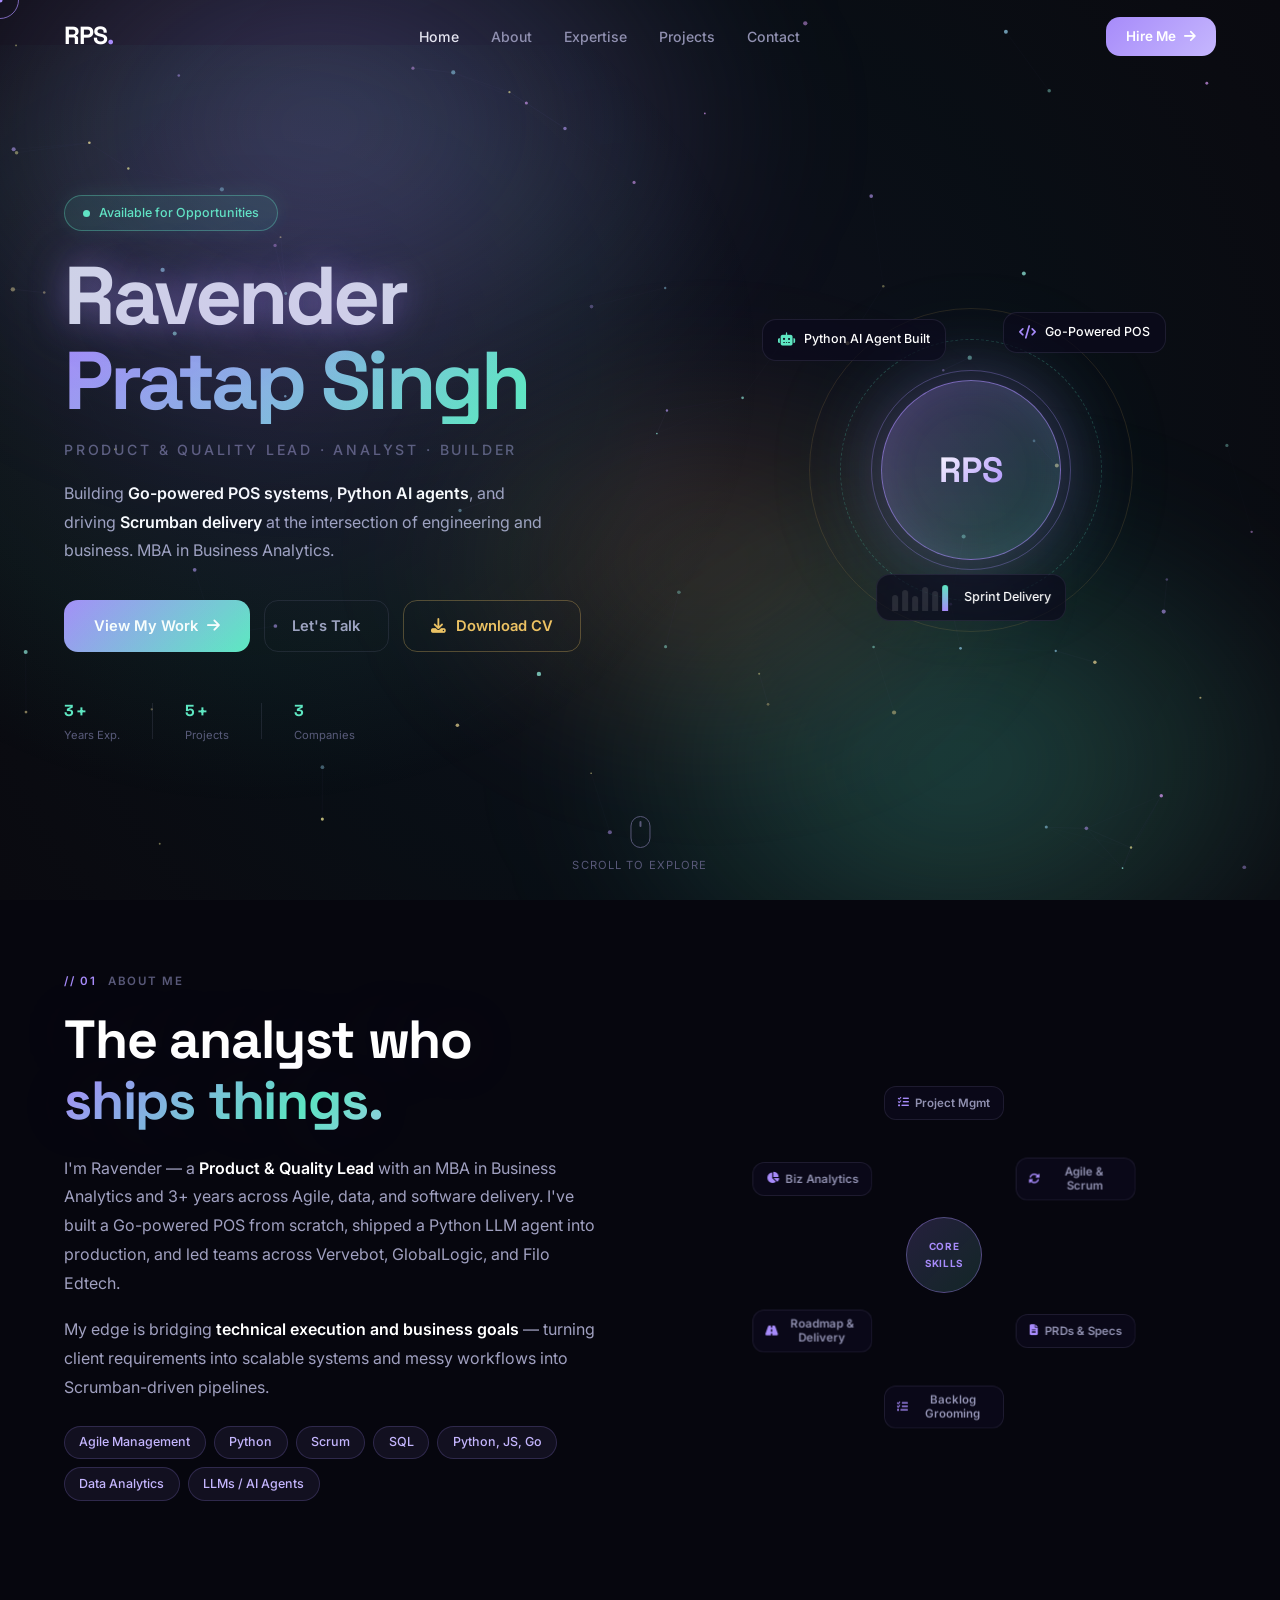
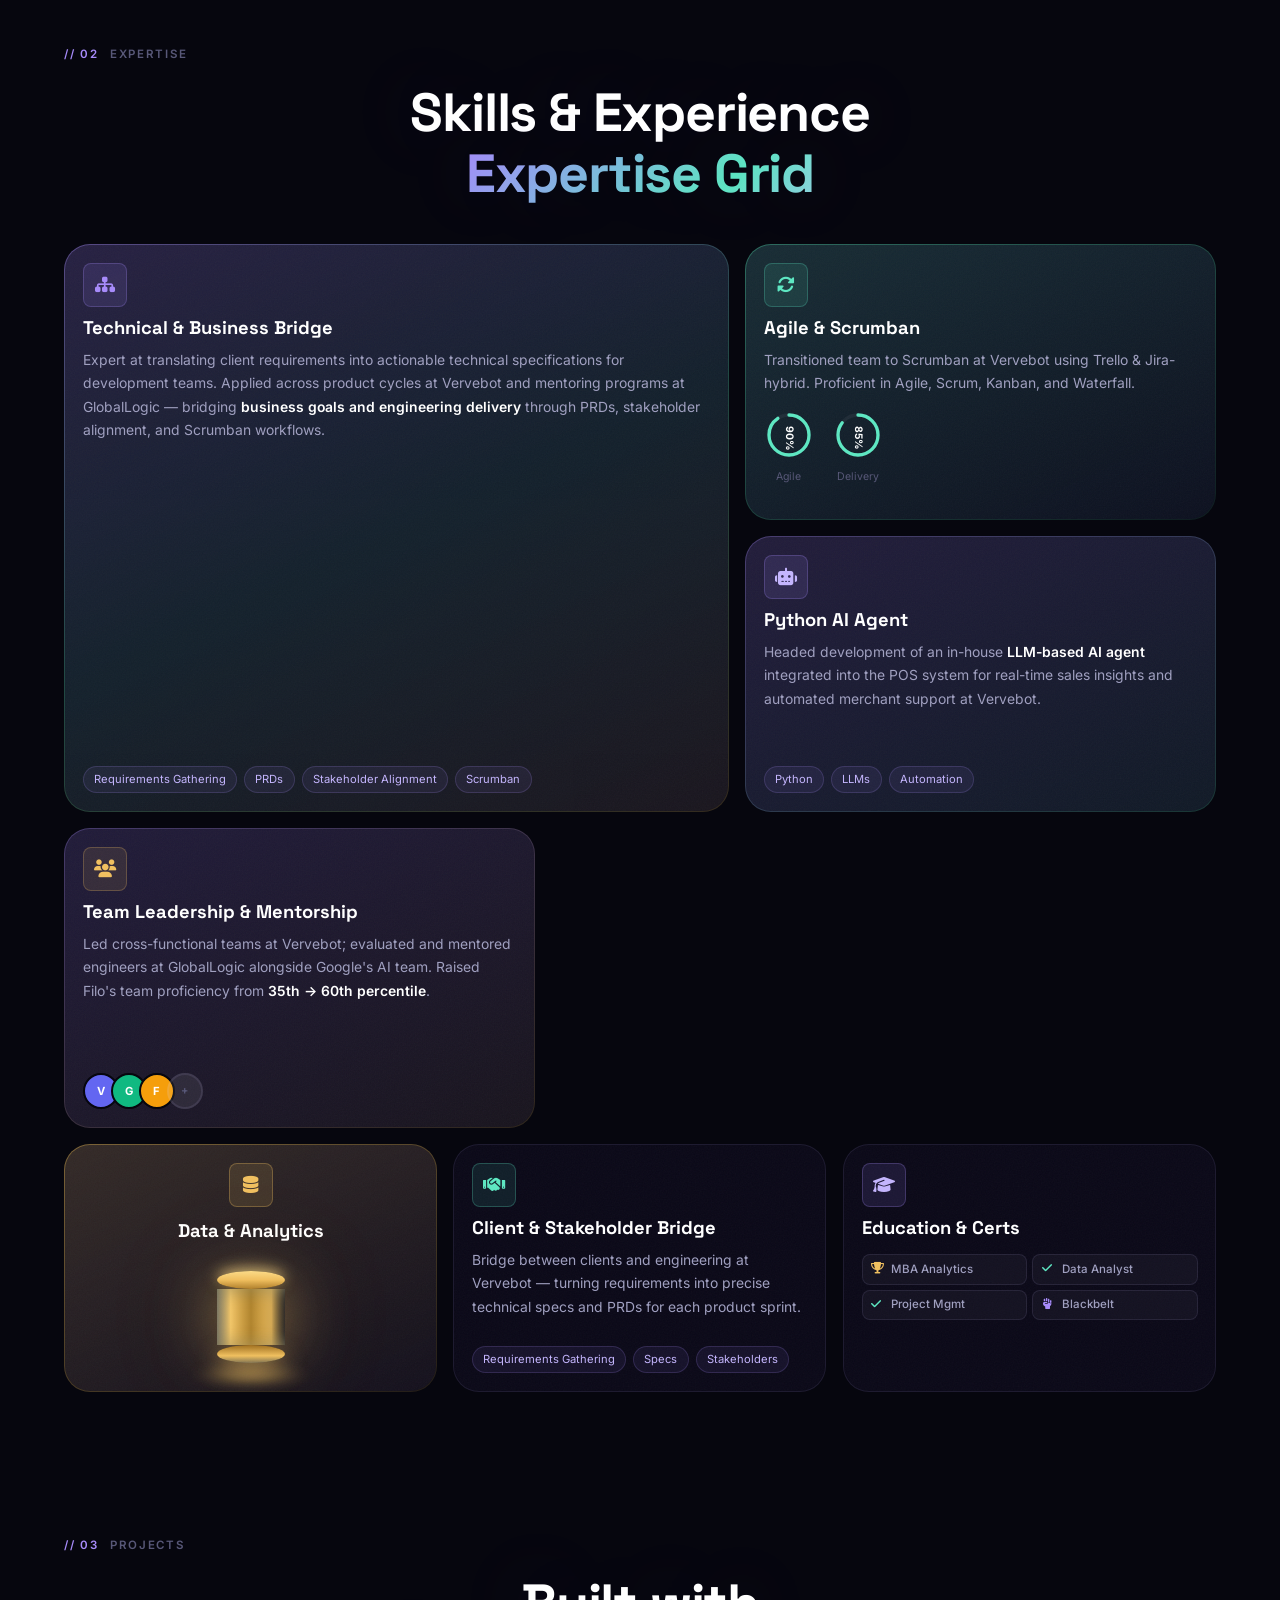
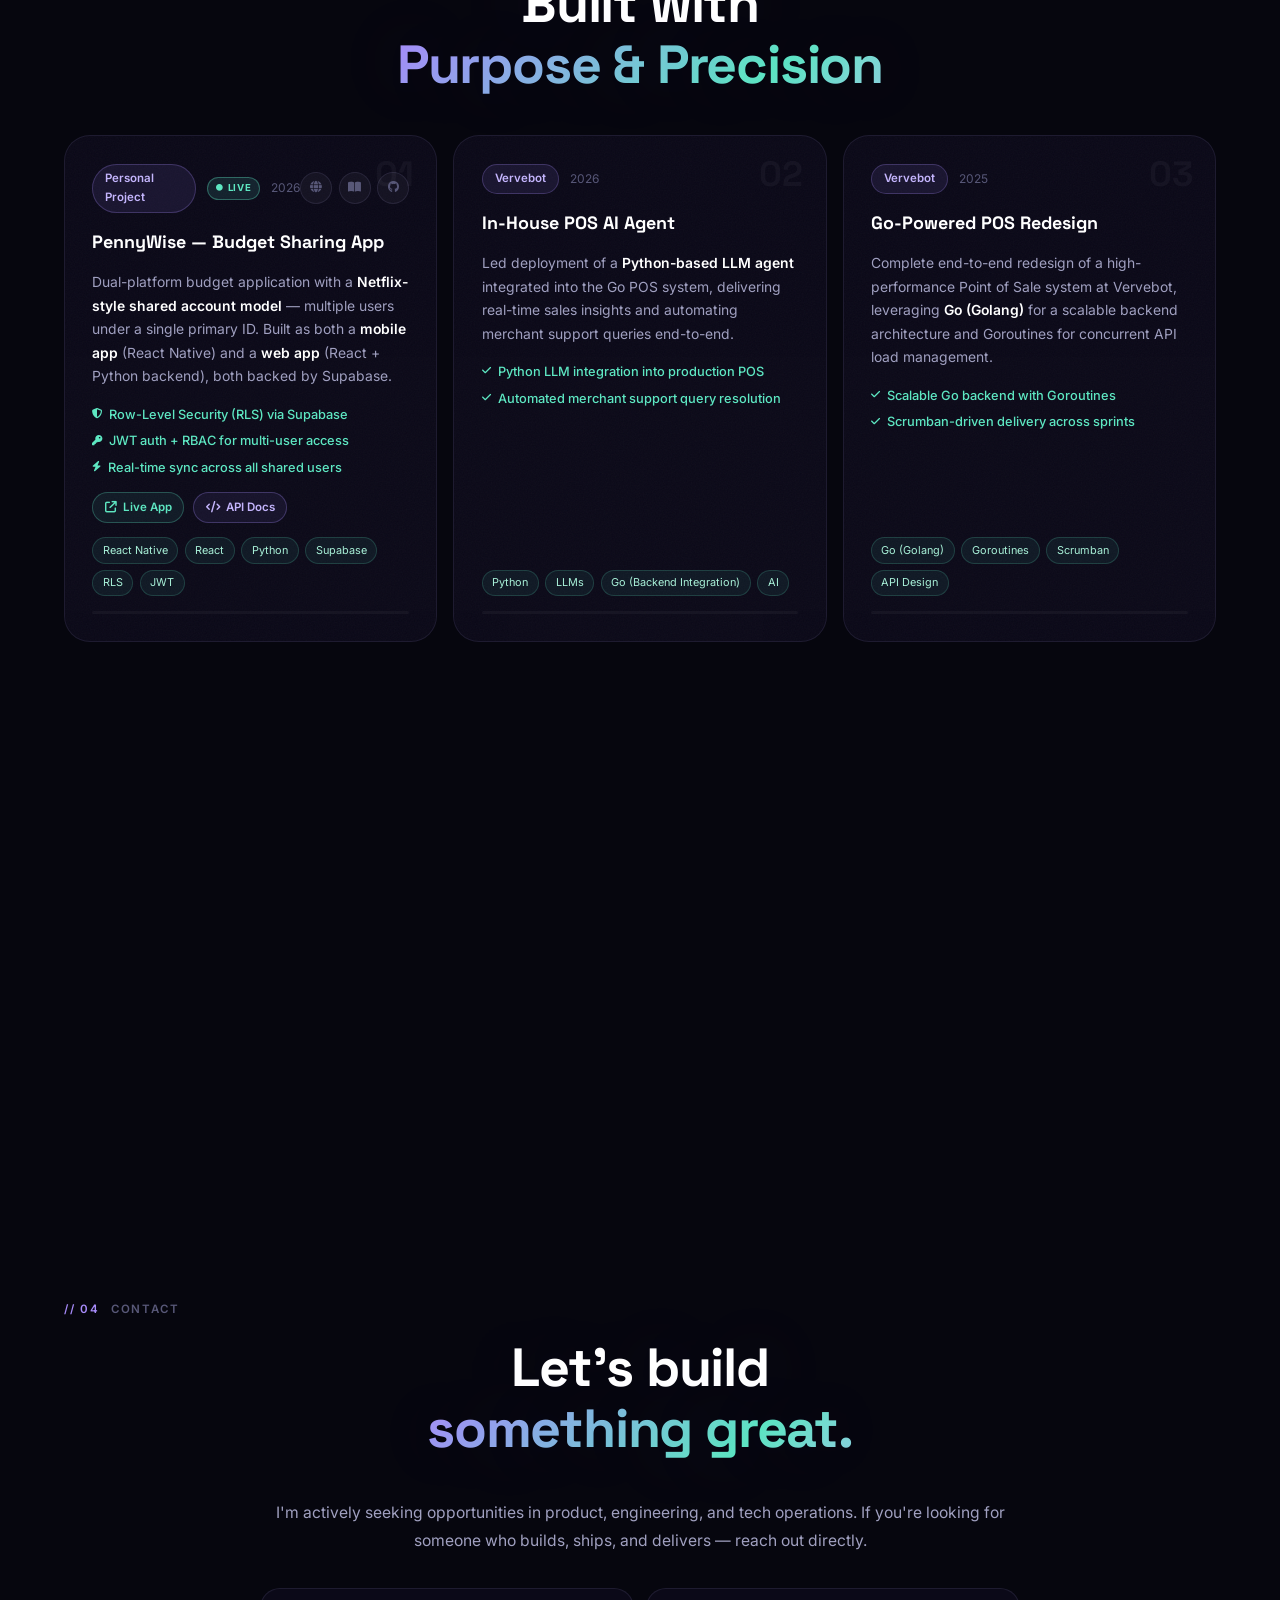
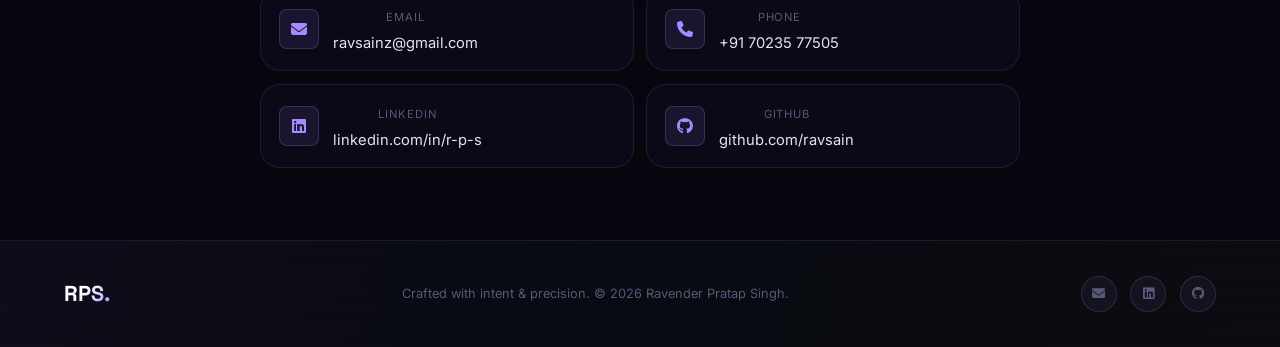
==== commit 8af61a29: "feat: add SkillRadar project, remove contact form" ====
--- a/index.html
+++ b/index.html
@@ -241,24 +241,15 @@
 
                 <div class="bento-card card-sm card-metrics reveal-up" data-tilt data-delay="0.3">
                     <div class="card-content">
-                        <div class="card-icon-wrap accent-pink"><i class="fas fa-chart-bar"></i></div>
-                        <h3>Impact Numbers</h3>
-                        <div class="metrics-list">
-                            <div class="metric-row">
-                                <span class="metric-label">Team Proficiency</span>
-                                <div class="metric-bar-wrap"><div class="metric-bar bar-green" style="--w:60%"></div></div>
-                                <span class="metric-val">60th %ile</span>
-                            </div>
-                            <div class="metric-row">
-                                <span class="metric-label">Delivery Cadence</span>
-                                <div class="metric-bar-wrap"><div class="metric-bar" style="--w:90%"></div></div>
-                                <span class="metric-val">90%</span>
-                            </div>
-                            <div class="metric-row">
-                                <span class="metric-label">MBA GPA Band</span>
-                                <div class="metric-bar-wrap"><div class="metric-bar bar-purple" style="--w:85%"></div></div>
-                                <span class="metric-val">2024</span>
-                            </div>
+                        <div class="card-icon-wrap accent-pink"><i class="fas fa-star"></i></div>
+                        <h3>Soft &amp; Leadership Skills</h3>
+                        <div class="soft-skills-grid">
+                            <div class="soft-pill"><i class="fas fa-comments"></i> Communication</div>
+                            <div class="soft-pill"><i class="fas fa-handshake"></i> Stakeholder Mgmt</div>
+                            <div class="soft-pill"><i class="fas fa-users"></i> Team Leadership</div>
+                            <div class="soft-pill"><i class="fas fa-chalkboard-teacher"></i> Agile & scrum</div>
+                            <div class="soft-pill"><i class="fas fa-lightbulb"></i> Problem Solving</div>
+                            <div class="soft-pill"><i class="fas fa-route"></i> Product Thinking</div>
                         </div>
                     </div>
                     <div class="card-glow glow-purple"></div>
@@ -380,17 +371,38 @@
                     <div class="card-glow glow-purple"></div>
                 </div>
 
+                <div class="project-card reveal-up" data-tilt data-delay="0.3">
+                    <div class="project-number">04</div>
+                    <div class="project-top">
+                        <div class="project-meta">
+                            <span class="project-role">Capstone Project</span>
+                            <span class="project-year">2024</span>
+                        </div>
+                        <a href="https://github.com/ravsain" target="_blank" rel="noopener noreferrer" class="project-link" title="GitHub"><i class="fab fa-github"></i></a>
+                    </div>
+                    <h3>SkillRadar — Emerging Tech Intelligence</h3>
+                    <p>End-to-end data analytics &amp; ML platform answering: <em>which tech skills are in demand, what do they pay, and where is the market heading in 2027–28?</em> Pulls live data from 9 public APIs, trains ML models, and serves dual dashboards (Streamlit + Flask).</p>
+                    <div class="project-outcomes">
+                        <div class="outcome"><i class="fas fa-brain"></i> Holt-Winters forecasting to 2028 (80% CI)</div>
+                        <div class="outcome"><i class="fas fa-tree"></i> RandomForest salary predictor — R² 0.87</div>
+                        <div class="outcome"><i class="fas fa-satellite-dish"></i> 65 skills tracked across 9 live APIs</div>
+                    </div>
+                    <div class="project-tags"><span>Python</span><span>Streamlit</span><span>Flask</span><span>Plotly</span><span>scikit-learn</span><span>statsmodels</span></div>
+                    <div class="project-bar"><div class="project-progress" style="--w:100%;background:linear-gradient(90deg,var(--gold),var(--gold-2))"></div></div>
+                    <div class="card-glow" style="background:radial-gradient(ellipse at var(--mx,50%) var(--my,50%),rgba(240,192,96,0.15),transparent 65%);"></div>
+                </div>
+
             </div>
         </section>
 
         <!-- CONTACT -->
         <section id="contact" class="section-pad">
             <div class="section-label reveal-up"><span>// 04</span> Contact</div>
-            <div class="contact-wrapper">
-                <div class="contact-left reveal-left">
-                    <h2 class="section-heading">Let us build<br><span class="gradient-text">something great.</span></h2>
-                    <p>I'm actively seeking opportunities in product, engineering, and tech operations. If you're looking for someone who builds, ships, and delivers — let's talk.</p>
-                    <div class="contact-info">
+            <div class="contact-wrapper contact-solo">
+                <div class="contact-left reveal-up">
+                    <h2 class="section-heading centered">Let's build<br><span class="gradient-text">something great.</span></h2>
+                    <p class="contact-intro">I'm actively seeking opportunities in product, engineering, and tech operations. If you're looking for someone who builds, ships, and delivers — reach out directly.</p>
+                    <div class="contact-info contact-info-grid">
                         <a href="mailto:ravsainz@gmail.com" class="contact-item">
                             <div class="contact-icon"><i class="fas fa-envelope"></i></div>
                             <div><span>Email</span><p>ravsainz@gmail.com</p></div>
@@ -409,25 +421,6 @@
                         </a>
                     </div>
                 </div>
-                <div class="contact-right reveal-right">
-                    <form class="contact-form glass-card" id="contactForm" novalidate>
-                        <div class="form-group">
-                            <label for="name">Your Name</label>
-                            <input type="text" id="name" name="name" placeholder="John Doe" autocomplete="name" required>
-                        </div>
-                        <div class="form-group">
-                            <label for="email">Your Email</label>
-                            <input type="email" id="email" name="email" placeholder="john@company.com" autocomplete="email" required>
-                        </div>
-                        <div class="form-group">
-                            <label for="message">Message</label>
-                            <textarea id="message" name="message" rows="5" placeholder="Tell me about the opportunity..." required></textarea>
-                        </div>
-                        <button type="submit" class="btn-primary full-width">
-                            <span>Send Message</span><i class="fas fa-paper-plane"></i>
-                        </button>
-                    </form>
-                </div>
             </div>
         </section>
     </main>
--- a/style.css
+++ b/style.css
@@ -665,6 +665,21 @@
 }
 .tool-badge i { color:var(--lavender);width:14px; }
 
+/* Soft skills pill grid (replaces metrics bars in card-metrics) */
+.soft-skills-grid { display:grid;grid-template-columns:1fr 1fr;gap:0.36rem;margin-top:0.4rem; }
+.soft-pill {
+  display:flex;align-items:center;gap:0.38rem;padding:0.3rem 0.5rem;
+  background:rgba(167,139,250,0.07);border:1px solid rgba(167,139,250,0.18);
+  border-radius:var(--r-xs);font-size:0.68rem;color:var(--lav-2);font-weight:500;
+  transition:all var(--t1);
+}
+.soft-pill i { color:var(--lavender);font-size:0.64rem;flex-shrink:0; }
+.soft-pill:hover {
+  background:rgba(167,139,250,0.16);border-color:rgba(167,139,250,0.45);
+  color:var(--titanium);transform:scale(1.03);
+  box-shadow:0 0 12px rgba(167,139,250,0.2);
+}
+
 /* Metrics bars */
 .metrics-list { display:flex;flex-direction:column;gap:0.6rem;margin-top:0.4rem; }
 .metric-row { display:flex;align-items:center;gap:0.5rem; }
@@ -826,8 +841,16 @@
   display:grid;grid-template-columns:1fr 1fr;gap:3.5rem;
   max-width:1280px;margin:0 auto;align-items:start;
 }
+/* Solo (no form) variant */
+.contact-solo {
+  grid-template-columns:1fr;max-width:760px;
+}
+.contact-solo .contact-left { text-align:center; }
+.contact-intro { color:var(--text-2);font-size:0.98rem;line-height:1.8;margin-bottom:2rem; }
 .contact-left p { color:var(--text-2);font-size:0.98rem;line-height:1.8;margin-bottom:2rem; }
 .contact-info { display:flex;flex-direction:column;gap:0.8rem; }
+/* 2×2 grid for 4 contact links */
+.contact-info-grid { display:grid;grid-template-columns:1fr 1fr;gap:0.8rem; }
 .contact-item {
   display:flex;align-items:center;gap:0.9rem;padding:0.85rem 1.1rem;
   background:var(--bg-card);border:1px solid var(--border);border-radius:var(--r-md);
@@ -918,6 +941,7 @@
   .hero-right  { display:none; }
   .about-grid  { grid-template-columns:1fr; }
   .contact-wrapper { grid-template-columns:1fr;gap:2.5rem; }
+  .contact-info-grid { grid-template-columns:1fr; }
   .nav-links,.nav-cta { display:none; }
   .menu-toggle { display:flex; }
   .bento-grid { grid-template-columns:1fr;grid-template-rows:auto; }
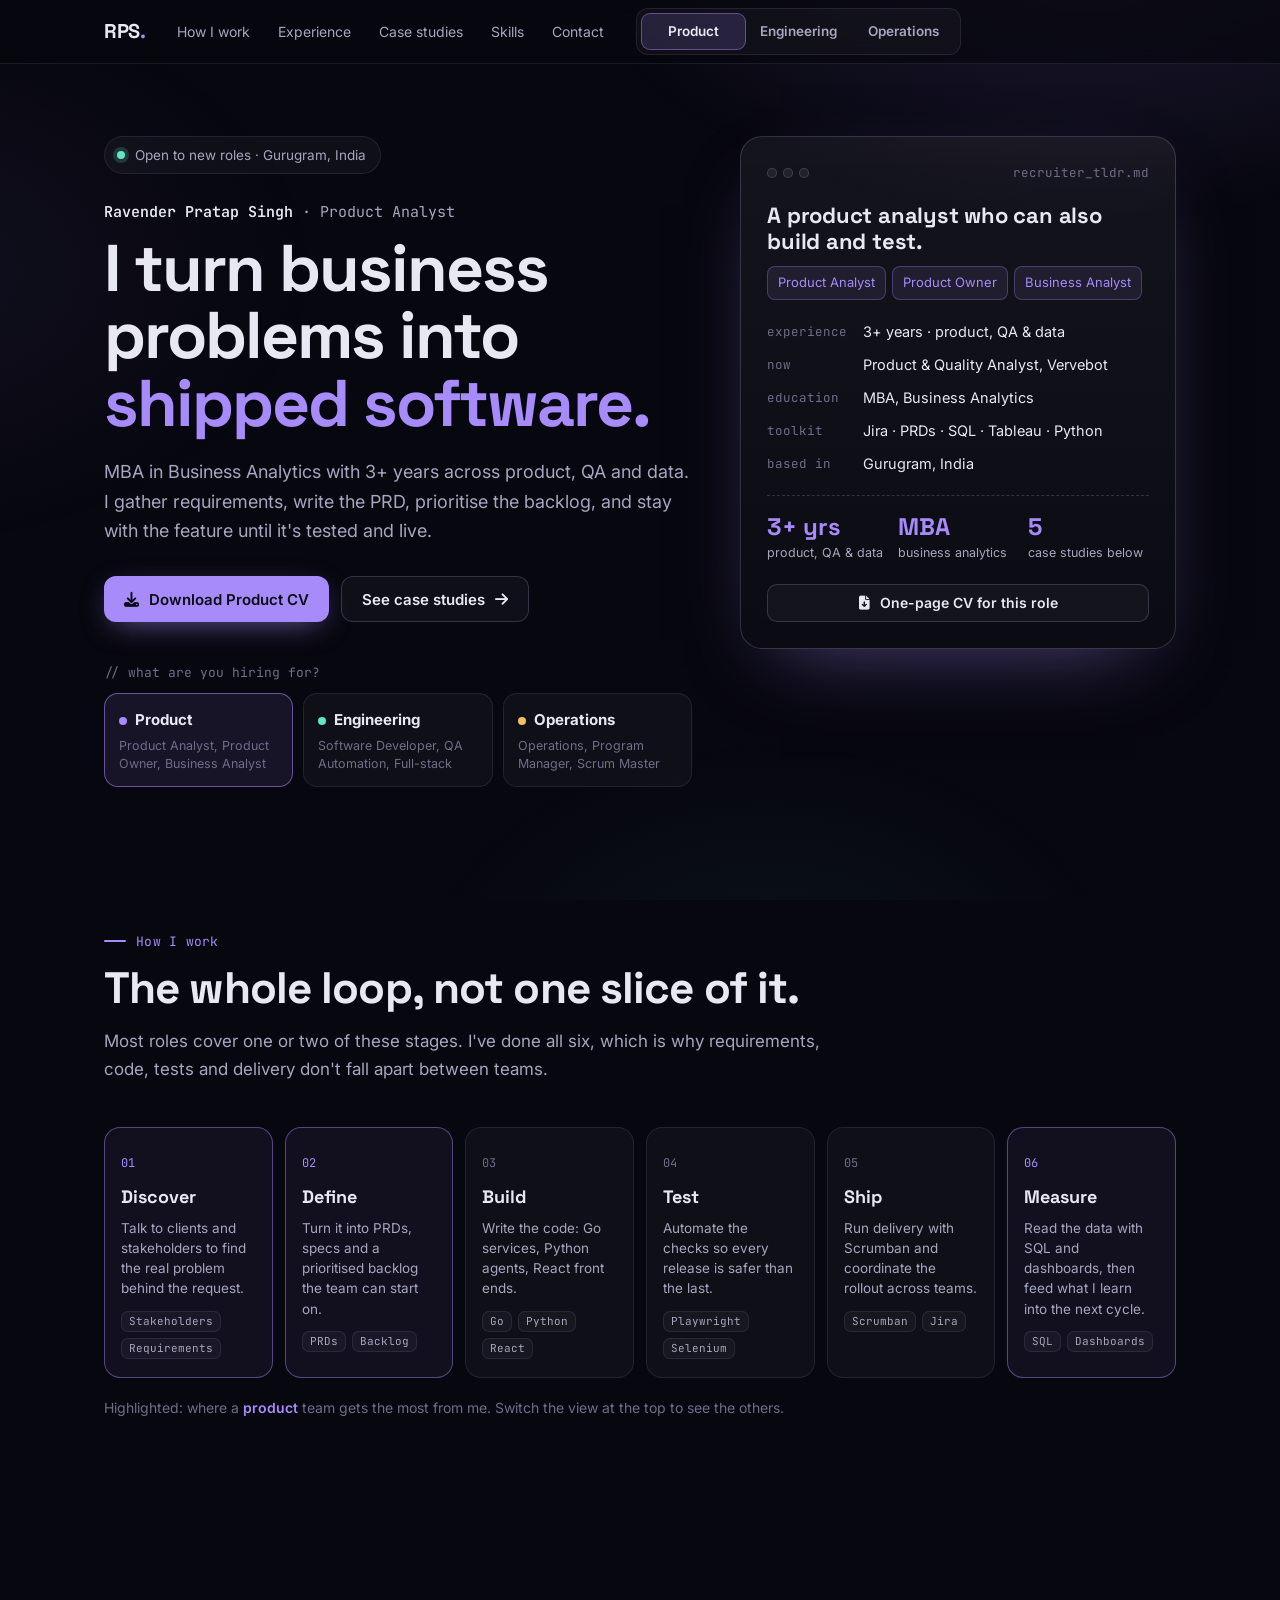
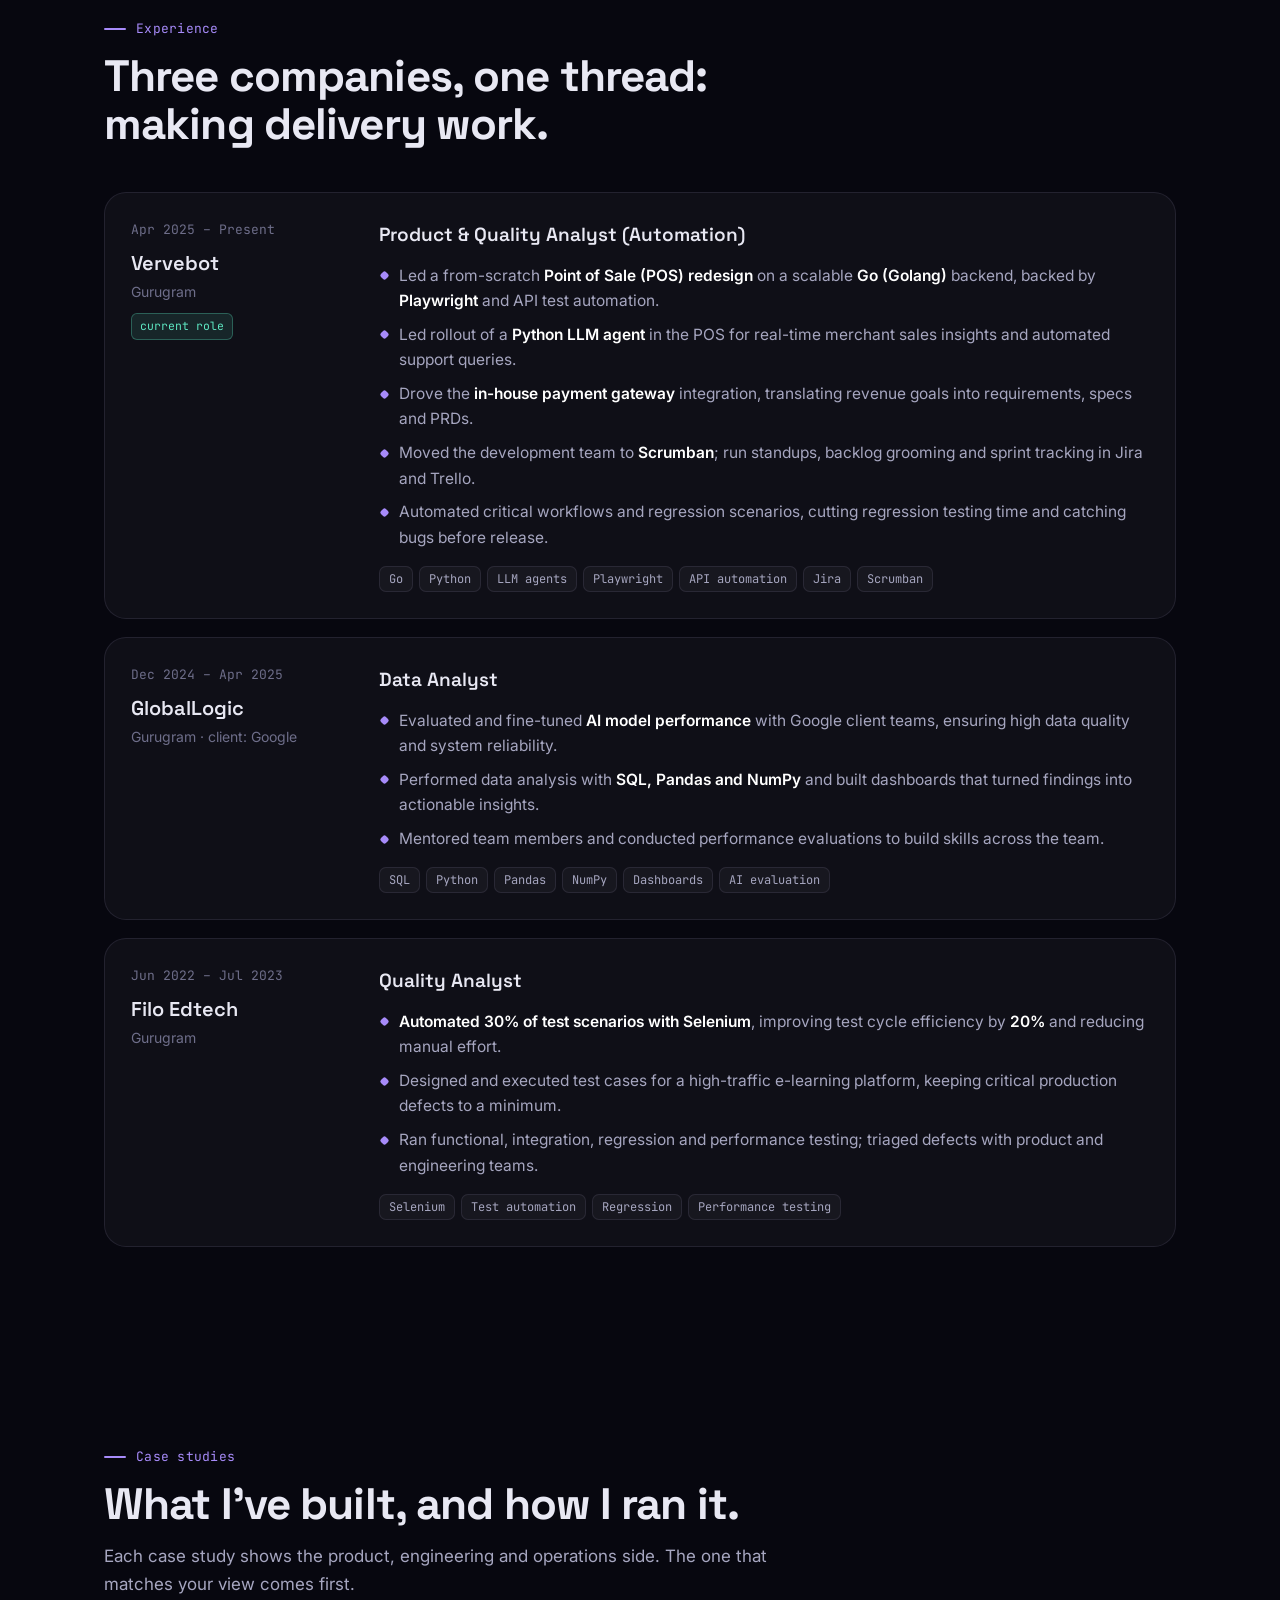
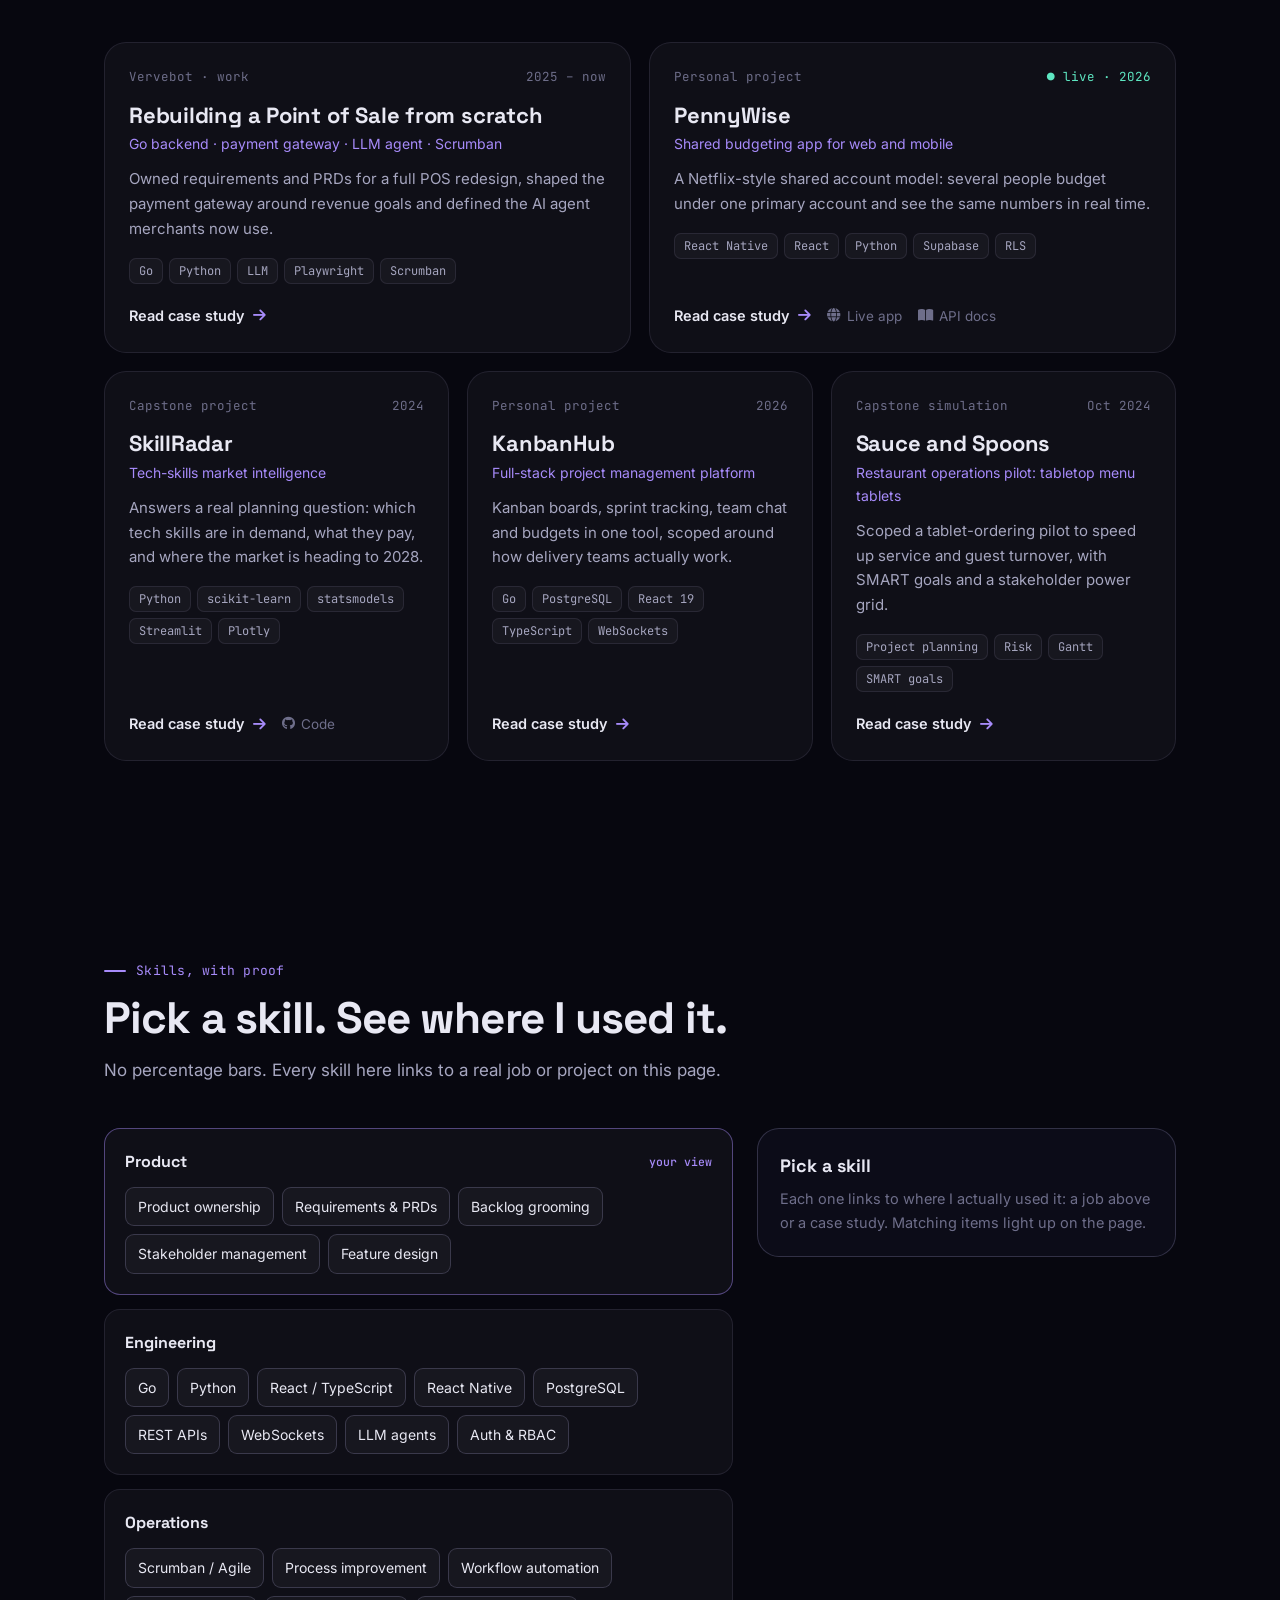
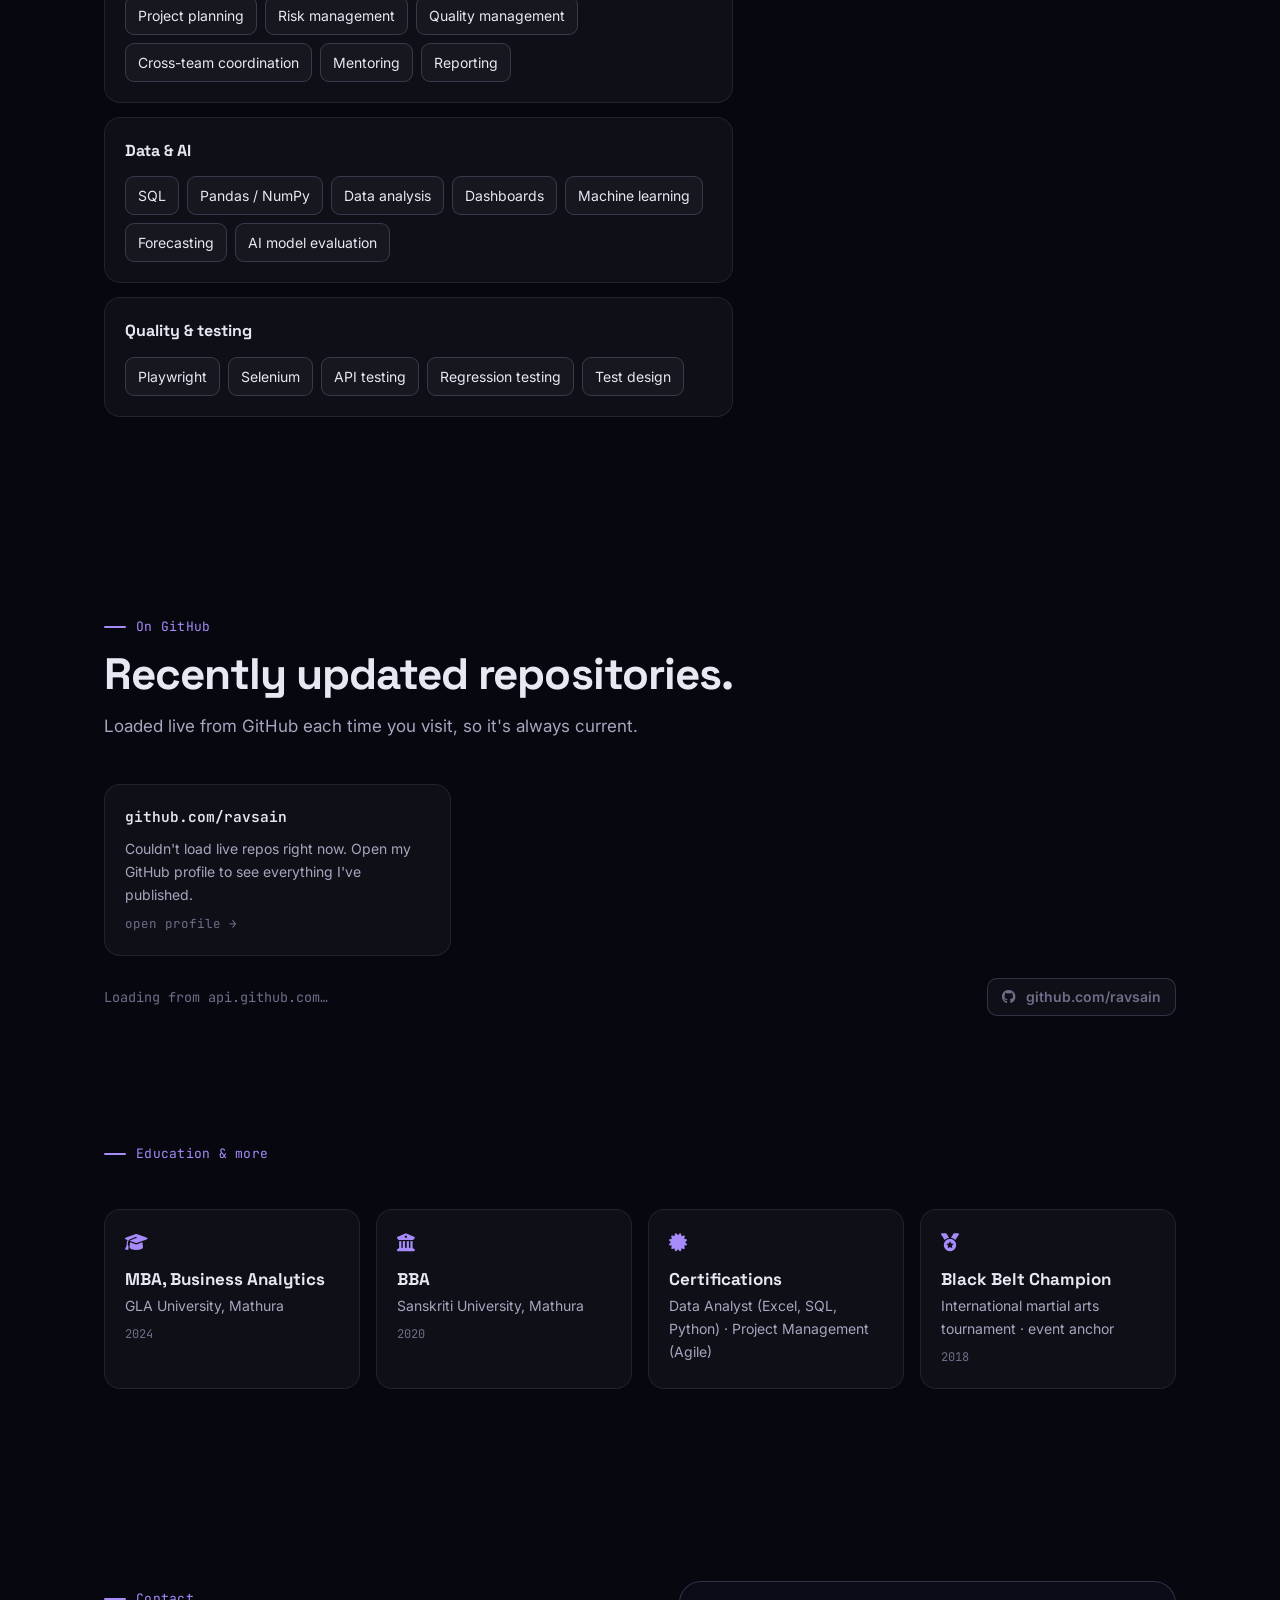
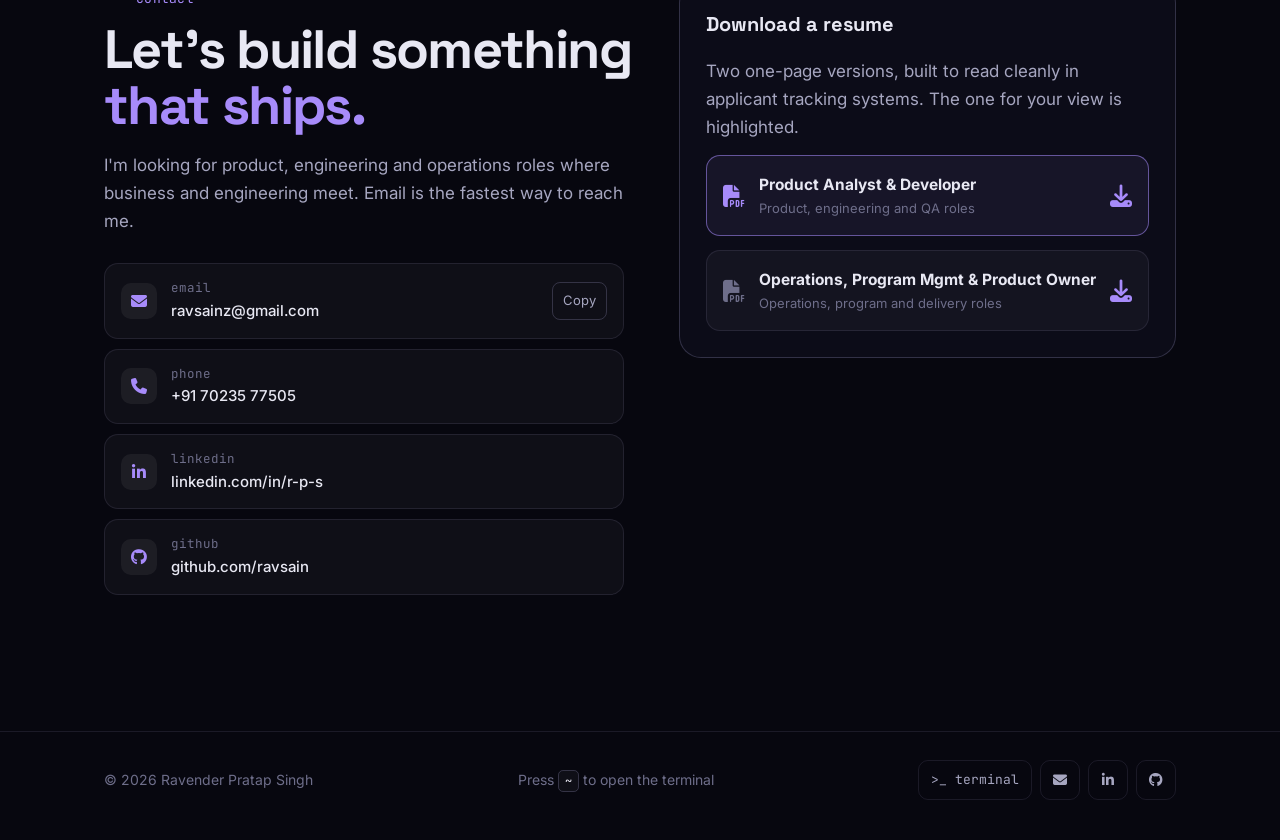
==== commit 4631eaa9: "updating" ====
--- a/index.html
+++ b/index.html
@@ -1,442 +1,541 @@
 ﻿<!DOCTYPE html>
-<html lang="en">
+<html lang="en" data-view="product">
 <head>
-    <meta charset="UTF-8">
-    <meta name="viewport" content="width=device-width, initial-scale=1.0">
-    <title>Ravender Pratap Singh | Product &amp; Quality Lead &middot; Builder</title>
-    <meta name="description" content="Portfolio of Ravender Pratap Singh — Product &amp; Quality Lead with 3+ years building Go POS systems, Python AI agents, and Scrumban-driven delivery. MBA in Business Analytics.">
-    <meta name="author" content="Ravender Pratap Singh">
-    <meta property="og:title" content="Ravender Pratap Singh | Product &amp; Quality Lead &middot; Builder">
-    <meta property="og:description" content="Go-powered POS systems, Python AI agents, Scrumban delivery. Open to product, engineering &amp; tech-ops roles. MBA in Business Analytics.">
-    <meta property="og:type" content="website">
-    <link rel="stylesheet" href="style.css">
-    <link rel="preconnect" href="https://fonts.googleapis.com">
-    <link rel="preconnect" href="https://fonts.gstatic.com" crossorigin>
-    <link href="https://fonts.googleapis.com/css2?family=Inter:wght@300;400;500;600;700;800;900&family=Space+Grotesk:wght@400;500;600;700&display=swap" rel="stylesheet">
-    <link rel="stylesheet" href="https://cdnjs.cloudflare.com/ajax/libs/font-awesome/6.4.0/css/all.min.css">
+<meta charset="UTF-8">
+<meta name="viewport" content="width=device-width, initial-scale=1.0">
+<title>Ravender Pratap Singh · Product Analyst, Developer &amp; Operations Lead</title>
+<meta name="description" content="Ravender Pratap Singh: Product & Quality Analyst with an MBA in Business Analytics and 3+ years across product, QA automation and data. Go, Python, React, SQL, Scrumban. Open to product, engineering and operations roles in Gurugram.">
+<meta name="author" content="Ravender Pratap Singh">
+<link rel="canonical" href="https://ravsain.github.io/portfolio/">
+<meta property="og:type" content="website">
+<meta property="og:url" content="https://ravsain.github.io/portfolio/">
+<meta property="og:title" content="Ravender Pratap Singh · Product, Engineering & Operations">
+<meta property="og:description" content="I turn business problems into shipped software. Go POS rebuild, Python LLM agent, payment gateway, Scrumban delivery. MBA in Business Analytics.">
+<meta property="og:image" content="https://ravsain.github.io/portfolio/assets/og.png">
+<meta name="twitter:card" content="summary_large_image">
+<meta name="theme-color" content="#07070f">
+<link rel="icon" href="data:image/svg+xml,%3Csvg xmlns='http://www.w3.org/2000/svg' viewBox='0 0 64 64'%3E%3Crect width='64' height='64' rx='14' fill='%2307070f'/%3E%3Ctext x='50%25' y='54%25' text-anchor='middle' dominant-baseline='middle' font-family='Arial,sans-serif' font-weight='700' font-size='34' fill='%235ee7c2'%3ER%3C/text%3E%3C/svg%3E">
+<script>
+  /* set the view before first paint so there's no flash */
+  (function () {
+    var V = ['product', 'eng', 'ops'], v = 'product';
+    try {
+      var q = new URLSearchParams(location.search).get('view'), s = localStorage.getItem('rps-view');
+      v = V.indexOf(q) > -1 ? q : (V.indexOf(s) > -1 ? s : 'product');
+    } catch (e) {}
+    document.documentElement.setAttribute('data-view', v);
+    document.documentElement.classList.add('js');
+  })();
+</script>
+<link rel="preconnect" href="https://fonts.googleapis.com">
+<link rel="preconnect" href="https://fonts.gstatic.com" crossorigin>
+<link href="https://fonts.googleapis.com/css2?family=Inter:wght@400;500;600;700&family=JetBrains+Mono:wght@400;500;600&family=Space+Grotesk:wght@500;600;700&display=swap" rel="stylesheet">
+<link rel="stylesheet" href="https://cdnjs.cloudflare.com/ajax/libs/font-awesome/6.4.0/css/all.min.css">
+<link rel="stylesheet" href="style.css">
 </head>
-<body>
-
-    <!-- Aurora Background -->
-    <div class="aurora" aria-hidden="true">
-        <div class="a1"></div>
-        <div class="a2"></div>
-        <div class="a3"></div>
-    </div>
-
-    <!-- Custom Cursor -->
-    <div class="cursor-ring" id="cursorRing"></div>
-    <div class="cursor-dot" id="cursorDot"></div>
-
-    <!-- Loading Screen -->
-    <div class="loader" id="loader">
-        <div class="loader-inner">
-            <div class="loader-logo">RPS</div>
-            <div class="loader-bar"><div class="loader-fill"></div></div>
-            <span class="loader-text">Initializing Experience...</span>
-        </div>
-    </div>
-
-    <!-- Animated Background Canvas -->
-    <canvas id="meshCanvas"></canvas>
-
-    <!-- Navigation -->
-    <header id="header">
-        <nav>
-            <div class="logo">RPS<span class="logo-dot">.</span></div>
-            <ul class="nav-links">
-                <li><a href="#hero">Home</a></li>
-                <li><a href="#about">About</a></li>
-                <li><a href="#expertise">Expertise</a></li>
-                <li><a href="#projects">Projects</a></li>
-                <li><a href="#contact">Contact</a></li>
-            </ul>
-            <a href="#contact" class="nav-cta">Hire Me <i class="fas fa-arrow-right"></i></a>
-            <button class="menu-toggle" id="menuToggle" aria-label="Toggle menu">
-                <span></span><span></span><span></span>
-            </button>
-        </nav>
-    </header>
-
-    <!-- Mobile Menu -->
-    <div class="mobile-menu" id="mobileMenu">
-        <ul>
-            <li><a href="#hero" class="mobile-nav-link">Home</a></li>
-            <li><a href="#about" class="mobile-nav-link">About</a></li>
-            <li><a href="#expertise" class="mobile-nav-link">Expertise</a></li>
-            <li><a href="#projects" class="mobile-nav-link">Projects</a></li>
-            <li><a href="#contact" class="mobile-nav-link">Contact</a></li>
-        </ul>
-    </div>
-
-    <main>
-        <!-- HERO -->
-        <section id="hero">
-            <div class="hero-layout">
-                <div class="hero-left">
-                    <div class="hero-badge reveal-up">
-                        <span class="badge-dot"></span> Available for Opportunities
-                    </div>
-                    <h1 class="hero-name reveal-up">
-                        <span class="name-line">Ravender</span>
-                        <span class="name-line gradient-text gradient-name">Pratap Singh</span>
-                    </h1>
-                    <p class="hero-title reveal-up">Product &amp; Quality Lead &middot; Analyst &middot; Builder</p>
-                    <p class="hero-sub reveal-up">Building <strong>Go-powered POS systems</strong>, <strong>Python AI agents</strong>, and driving <strong>Scrumban delivery</strong> at the intersection of engineering and business. MBA in Business Analytics.</p>
-                    <div class="hero-actions reveal-up">
-                        <a href="#projects" class="btn-primary"><span>View My Work</span><i class="fas fa-arrow-right"></i></a>
-                        <a href="#contact" class="btn-ghost"><span>Let's Talk</span></a>
-                        <a href="rav (1).pdf" download="Ravender_Pratap_Singh_Resume.pdf" class="btn-ghost btn-cv"><i class="fas fa-download"></i><span>Download CV</span></a>
-                    </div>
-                    <div class="hero-stats reveal-up">
-                        <div class="stat"><div class="stat-row"><span class="stat-num" data-target="3">0</span><span>+</span></div><p>Years Exp.</p></div>
-                        <div class="stat-divider"></div>
-                        <div class="stat"><div class="stat-row"><span class="stat-num" data-target="5">0</span><span>+</span></div><p>Projects</p></div>
-                        <div class="stat-divider"></div>
-                        <div class="stat"><div class="stat-row"><span class="stat-num" data-target="3">0</span><span></span></div><p>Companies</p></div>
-                    </div>
-                </div>
-                <div class="hero-right reveal-right">
-                    <div class="hero-card-wrapper">
-                        <div class="floating-card card-top-left glass-card">
-                            <i class="fas fa-robot" style="color:var(--mint)"></i><span>Python AI Agent Built</span>
-                        </div>
-                        <div class="floating-card card-top-right glass-card">
-                            <i class="fas fa-code" style="color:var(--lavender)"></i><span>Go-Powered POS</span>
-                        </div>
-                        <div class="profile-orb">
-                            <div class="orb-ring ring-1"></div>
-                            <div class="orb-ring ring-2"></div>
-                            <div class="orb-ring ring-3"></div>
-                            <div class="orb-core"><span class="orb-initials">RPS</span></div>
-                        </div>
-                        <div class="floating-card card-bottom glass-card">
-                            <div class="mini-chart">
-                                <div class="bar" style="--h:60%"></div>
-                                <div class="bar" style="--h:80%"></div>
-                                <div class="bar" style="--h:55%"></div>
-                                <div class="bar" style="--h:90%"></div>
-                                <div class="bar" style="--h:75%"></div>
-                                <div class="bar active" style="--h:100%"></div>
-                            </div>
-                            <span>Sprint Delivery</span>
-                        </div>
-                    </div>
-                </div>
-            </div>
-            <div class="scroll-hint">
-                <div class="scroll-mouse"><div class="scroll-wheel"></div></div>
-                <span>Scroll to explore</span>
-            </div>
-        </section>
-
-        <!-- ABOUT -->
-        <section id="about" class="section-pad">
-            <div class="section-label reveal-up"><span>// 01</span> About Me</div>
-            <div class="about-grid">
-                <div class="about-text-block reveal-left">
-                    <h2 class="section-heading">The analyst who<br><span class="gradient-text">ships things.</span></h2>
-                    <p>I'm Ravender — a <strong>Product &amp; Quality Lead</strong> with an MBA in Business Analytics and 3+ years across Agile, data, and software delivery. I've built a Go-powered POS from scratch, shipped a Python LLM agent into production, and led teams across Vervebot, GlobalLogic, and Filo Edtech.</p>
-                    <p>My edge is bridging <strong>technical execution and business goals</strong> — turning client requirements into scalable systems and messy workflows into Scrumban-driven pipelines.</p>
-                    <div class="about-tags">
-                        <span class="tag">Agile Management</span>
-                        <span class="tag">Python</span>
-                        <span class="tag">Scrum</span>
-                        <span class="tag">SQL</span>
-                        <span class="tag">Python, JS, Go</span>
-                        <span class="tag">Data Analytics</span>
-                        <span class="tag">LLMs / AI Agents</span>
-                    </div>
-                </div>
-                <div class="about-visual reveal-right">
-                    <div class="skills-wheel">
-                        <div class="skill-arc" style="--angle:0deg;--delay:0s"><div class="skill-pill"><i class="fas fa-tasks"></i> Project Mgmt</div></div>
-                        <div class="skill-arc" style="--angle:60deg;--delay:0.1s"><div class="skill-pill"><i class="fas fa-sync-alt"></i> Agile &amp; Scrum</div></div>
-                        <div class="skill-arc" style="--angle:120deg;--delay:0.2s"><div class="skill-pill"><i class="fas fa-file-alt"></i> PRDs &amp; Specs</div></div>
-                        <div class="skill-arc" style="--angle:180deg;--delay:0.3s"><div class="skill-pill"><i class="fas fa-list-check"></i> Backlog Grooming</div></div>
-                        <div class="skill-arc" style="--angle:240deg;--delay:0.4s"><div class="skill-pill"><i class="fas fa-road"></i> Roadmap &amp; Delivery</div></div>
-                        <div class="skill-arc" style="--angle:300deg;--delay:0.5s"><div class="skill-pill"><i class="fas fa-chart-pie"></i> Biz Analytics</div></div>
-                        <div class="skills-center-orb"><span>Core</span><span>Skills</span></div>
-                    </div>
-                </div>
-            </div>
-        </section>
-
-        <!-- EXPERTISE BENTO GRID -->
-        <section id="expertise" class="section-pad">
-            <div class="section-label reveal-up"><span>// 02</span> Expertise</div>
-            <h2 class="section-heading centered reveal-up">Skills &amp; Experience<br><span class="gradient-text">Expertise Grid</span></h2>
-            <div class="bento-grid" id="bentoGrid">
-
-                <div class="bento-card card-fluid reveal-up" data-tilt>
-                    <canvas class="fluid-canvas" data-fluid></canvas>
-                    <div class="card-content">
-                        <div class="card-icon-wrap"><i class="fas fa-sitemap"></i></div>
-                        <h3>Technical &amp; Business Bridge</h3>
-                        <p>Expert at translating client requirements into actionable technical specifications for development teams. Applied across product cycles at Vervebot and mentoring programs at GlobalLogic — bridging <strong>business goals and engineering delivery</strong> through PRDs, stakeholder alignment, and Scrumban workflows.</p>
-                        <div class="card-tags"><span>Requirements Gathering</span><span>PRDs</span><span>Stakeholder Alignment</span><span>Scrumban</span></div>
-                    </div>
-                    <div class="card-glow"></div>
-                </div>
-
-                <div class="bento-card card-sm reveal-up" data-tilt data-delay="0.1">
-                    <div class="card-content">
-                        <div class="card-icon-wrap accent-green"><i class="fas fa-sync-alt"></i></div>
-                        <h3>Agile &amp; Scrumban</h3>
-                        <p>Transitioned team to Scrumban at Vervebot using Trello &amp; Jira-hybrid. Proficient in Agile, Scrum, Kanban, and Waterfall.</p>
-                        <div class="progress-rings">
-                            <div class="progress-ring-wrap">
-                                <svg viewBox="0 0 60 60"><circle class="ring-bg" cx="30" cy="30" r="24"/><circle class="ring-fill" cx="30" cy="30" r="24" style="--pct:0.90"/></svg>
-                                <span>90%</span><p>Agile</p>
-                            </div>
-                            <div class="progress-ring-wrap">
-                                <svg viewBox="0 0 60 60"><circle class="ring-bg" cx="30" cy="30" r="24"/><circle class="ring-fill" cx="30" cy="30" r="24" style="--pct:0.85"/></svg>
-                                <span>85%</span><p>Delivery</p>
-                            </div>
-                        </div>
-                    </div>
-                    <div class="card-glow glow-green"></div>
-                </div>
-
-                <div class="bento-card card-sm reveal-up" data-tilt data-delay="0.2">
-                    <div class="card-content">
-                        <div class="card-icon-wrap accent-purple"><i class="fas fa-robot"></i></div>
-                        <h3>Python AI Agent</h3>
-                        <p>Headed development of an in-house <strong>LLM-based AI agent</strong> integrated into the POS system for real-time sales insights and automated merchant support at Vervebot.</p>
-                        <div class="card-tags"><span>Python</span><span>LLMs</span><span>Automation</span></div>
-                    </div>
-                    <div class="card-glow glow-purple"></div>
-                </div>
-
-                <div class="bento-card card-wide reveal-up" data-tilt data-delay="0.15">
-                    <div class="card-content">
-                        <div class="card-icon-wrap accent-orange"><i class="fas fa-users"></i></div>
-                        <h3>Team Leadership &amp; Mentorship</h3>
-                        <p>Led cross-functional teams at Vervebot; evaluated and mentored engineers at GlobalLogic alongside Google's AI team. Raised Filo's team proficiency from <strong>35th → 60th percentile</strong>.</p>
-                        <div class="team-avatars">
-                            <div class="avatar" style="--c:#6366f1">V</div>
-                            <div class="avatar" style="--c:#10b981">G</div>
-                            <div class="avatar" style="--c:#f59e0b">F</div>
-                            <div class="avatar avatar-plus">+</div>
-                        </div>
-                    </div>
-                    <div class="card-glow glow-orange"></div>
-                </div>
-
-                <div class="bento-card card-sm reveal-up" data-tilt data-delay="0.25">
-                    <div class="card-content">
-                        <div class="card-icon-wrap accent-cyan"><i class="fas fa-tools"></i></div>
-                        <h3>Tools &amp; Stack</h3>
-                        <div class="tools-grid">
-                            <div class="tool-badge"><i class="fab fa-golang" style="color:#00acd7"></i> Go</div>
-                            <div class="tool-badge"><i class="fab fa-python" style="color:#3572A5"></i> Python</div>
-                            <div class="tool-badge"><i class="fas fa-database"></i> SQL</div>
-                            <div class="tool-badge"><i class="fas fa-th-large"></i> Trello</div>
-                            <div class="tool-badge"><i class="fas fa-vial"></i> Postman</div>
-                            <div class="tool-badge"><i class="fab fa-github"></i> GitHub</div>
-                        </div>
-                    </div>
-                    <div class="card-glow glow-cyan"></div>
-                </div>
-
-                <div class="bento-card card-sm card-metrics reveal-up" data-tilt data-delay="0.3">
-                    <div class="card-content">
-                        <div class="card-icon-wrap accent-pink"><i class="fas fa-star"></i></div>
-                        <h3>Soft &amp; Leadership Skills</h3>
-                        <div class="soft-skills-grid">
-                            <div class="soft-pill"><i class="fas fa-comments"></i> Communication</div>
-                            <div class="soft-pill"><i class="fas fa-handshake"></i> Stakeholder Mgmt</div>
-                            <div class="soft-pill"><i class="fas fa-users"></i> Team Leadership</div>
-                            <div class="soft-pill"><i class="fas fa-chalkboard-teacher"></i> Agile & scrum</div>
-                            <div class="soft-pill"><i class="fas fa-lightbulb"></i> Problem Solving</div>
-                            <div class="soft-pill"><i class="fas fa-route"></i> Product Thinking</div>
-                        </div>
-                    </div>
-                    <div class="card-glow glow-purple"></div>
-                </div>
-
-                <!-- DB Gold Icon Card —  Data & Analytics -->
-                <div class="bento-card card-db reveal-up" data-tilt data-delay="0.35">
-                    <div class="card-content" style="align-items:center;justify-content:center;gap:0.6rem;">
-                        <div class="card-icon-wrap accent-gold" style="width:44px;height:44px;"><i class="fas fa-database"></i></div>
-                        <h3 style="text-align:center;">Data &amp; Analytics</h3>
-                        <div class="db-container">
-                            <div class="db-orbit">
-                                <div class="db-icon">
-                                    <div class="db-top"></div>
-                                    <div class="db-body"></div>
-                                    <div class="db-bottom"></div>
-                                </div>
-                            </div>
-                            <div class="db-caustic"></div>
-                        </div>
-                    </div>
-                    <div class="card-glow" style="background:radial-gradient(ellipse at var(--mx,50%) var(--my,50%),rgba(240,192,96,0.2),transparent 65%);"></div>
-                </div>
-
-                <!-- Client Bridge & Requirements -->
-                <div class="bento-card reveal-up" data-tilt data-delay="0.4">
-                    <div class="card-content">
-                        <div class="card-icon-wrap" style="background:rgba(94,231,194,0.1);border-color:rgba(94,231,194,0.25);color:#5ee7c2;"><i class="fas fa-handshake"></i></div>
-                        <h3>Client &amp; Stakeholder Bridge</h3>
-                        <p>Bridge between clients and engineering at Vervebot — turning requirements into precise technical specs and PRDs for each product sprint.</p>
-                        <div class="card-tags"><span>Requirements Gathering</span><span>Specs</span><span>Stakeholders</span></div>
-                    </div>
-                    <div class="card-glow glow-green"></div>
-                </div>
-
-                <!-- Certifications & Education card -->
-                <div class="bento-card reveal-up" data-tilt data-delay="0.45">
-                    <div class="card-content">
-                        <div class="card-icon-wrap accent-purple"><i class="fas fa-graduation-cap"></i></div>
-                        <h3>Education &amp; Certs</h3>
-                        <div class="tools-grid">
-                            <div class="tool-badge"><i class="fas fa-trophy" style="color:var(--gold)"></i> MBA Analytics</div>
-                            <div class="tool-badge"><i class="fas fa-check" style="color:var(--mint)"></i> Data Analyst</div>
-                            <div class="tool-badge"><i class="fas fa-check" style="color:var(--mint)"></i> Project Mgmt</div>
-                            <div class="tool-badge"><i class="fas fa-fist-raised" style="color:var(--lavender)"></i> Blackbelt</div>
-                        </div>
-                    </div>
-                    <div class="card-glow glow-purple"></div>
-                </div>
-
-            </div>
-        </section>
-
-        <!-- PROJECTS -->
-        <section id="projects" class="section-pad">
-            <div class="section-label reveal-up"><span>// 03</span> Projects</div>
-            <h2 class="section-heading centered reveal-up">Built with<br><span class="gradient-text">Purpose &amp; Precision</span></h2>
-            <div class="projects-grid">
-
-                <div class="project-card reveal-up" data-tilt>
-                    <div class="project-number">01</div>
-                    <div class="project-top">
-                        <div class="project-meta">
-                            <span class="project-role">Personal Project</span>
-                            <span class="project-live"><i class="fas fa-circle"></i> LIVE</span>
-                            <span class="project-year">2026</span>
-                        </div>
-                        <div class="project-links">
-                            <a href="https://pennywise-rav.vercel.app" target="_blank" rel="noopener noreferrer" class="project-link" title="Live Frontend"><i class="fas fa-globe"></i></a>
-                            <a href="https://mybudgetapp-e7yy.onrender.com/docs" target="_blank" rel="noopener noreferrer" class="project-link" title="API Docs"><i class="fas fa-book-open"></i></a>
-                            <a href="https://github.com/ravsain" target="_blank" rel="noopener noreferrer" class="project-link" title="GitHub"><i class="fab fa-github"></i></a>
-                        </div>
-                    </div>
-                    <h3>PennyWise — Budget Sharing App</h3>
-                    <p>Dual-platform budget application with a <strong>Netflix-style shared account model</strong> — multiple users under a single primary ID. Built as both a <strong>mobile app</strong> (React Native) and a <strong>web app</strong> (React + Python backend), both backed by Supabase.</p>
-                    <div class="project-outcomes">
-                        <div class="outcome"><i class="fas fa-shield-alt"></i> Row-Level Security (RLS) via Supabase</div>
-                        <div class="outcome"><i class="fas fa-key"></i> JWT auth + RBAC for multi-user access</div>
-                        <div class="outcome"><i class="fas fa-bolt"></i> Real-time sync across all shared users</div>
-                    </div>
-                    <div class="project-live-links">
-                        <a href="https://pennywise-rav.vercel.app" target="_blank" rel="noopener noreferrer" class="project-live-link"><i class="fas fa-arrow-up-right-from-square"></i> Live App</a>
-                        <a href="https://mybudgetapp-e7yy.onrender.com/docs" target="_blank" rel="noopener noreferrer" class="project-live-link api-link"><i class="fas fa-code"></i> API Docs</a>
-                    </div>
-                    <div class="project-tags"><span>React Native</span><span>React</span><span>Python</span><span>Supabase</span><span>RLS</span><span>JWT</span></div>
-                    <div class="project-bar"><div class="project-progress" style="--w:85%"></div></div>
-                    <div class="card-glow"></div>
-                </div>
-
-                <div class="project-card reveal-up" data-tilt data-delay="0.1">
-                    <div class="project-number">02</div>
-                    <div class="project-top">
-                        <div class="project-meta"><span class="project-role">Vervebot</span><span class="project-year">2026</span></div>
-                    </div>
-                    <h3>In-House POS AI Agent</h3>
-                    <p>Led deployment of a <strong>Python-based LLM agent</strong> integrated into the Go POS system, delivering real-time sales insights and automating merchant support queries end-to-end.</p>
-                    <div class="project-outcomes">
-                        <div class="outcome"><i class="fas fa-check"></i> Python LLM integration into production POS</div>
-                        <div class="outcome"><i class="fas fa-check"></i> Automated merchant support query resolution</div>
-                    </div>
-                    <div class="project-tags"><span>Python</span><span>LLMs</span><span>Go (Backend Integration)</span><span>AI</span></div>
-                    <div class="project-bar"><div class="project-progress bar-green" style="--w:90%"></div></div>
-                    <div class="card-glow glow-green"></div>
-                </div>
-
-                <div class="project-card reveal-up" data-tilt data-delay="0.2">
-                    <div class="project-number">03</div>
-                    <div class="project-top">
-                        <div class="project-meta"><span class="project-role">Vervebot</span><span class="project-year">2025</span></div>
-                    </div>
-                    <h3>Go-Powered POS Redesign</h3>
-                    <p>Complete end-to-end redesign of a high-performance Point of Sale system at Vervebot, leveraging <strong>Go (Golang)</strong> for a scalable backend architecture and Goroutines for concurrent API load management.</p>
-                    <div class="project-outcomes">
-                        <div class="outcome"><i class="fas fa-check"></i> Scalable Go backend with Goroutines</div>
-                        <div class="outcome"><i class="fas fa-check"></i> Scrumban-driven delivery across sprints</div>
-                    </div>
-                    <div class="project-tags"><span>Go (Golang)</span><span>Goroutines</span><span>Scrumban</span><span>API Design</span></div>
-                    <div class="project-bar"><div class="project-progress bar-purple" style="--w:95%"></div></div>
-                    <div class="card-glow glow-purple"></div>
-                </div>
-
-                <div class="project-card reveal-up" data-tilt data-delay="0.3">
-                    <div class="project-number">04</div>
-                    <div class="project-top">
-                        <div class="project-meta">
-                            <span class="project-role">Capstone Project</span>
-                            <span class="project-year">2024</span>
-                        </div>
-                        <a href="https://github.com/ravsain" target="_blank" rel="noopener noreferrer" class="project-link" title="GitHub"><i class="fab fa-github"></i></a>
-                    </div>
-                    <h3>SkillRadar — Emerging Tech Intelligence</h3>
-                    <p>End-to-end data analytics &amp; ML platform answering: <em>which tech skills are in demand, what do they pay, and where is the market heading in 2027–28?</em> Pulls live data from 9 public APIs, trains ML models, and serves dual dashboards (Streamlit + Flask).</p>
-                    <div class="project-outcomes">
-                        <div class="outcome"><i class="fas fa-brain"></i> Holt-Winters forecasting to 2028 (80% CI)</div>
-                        <div class="outcome"><i class="fas fa-tree"></i> RandomForest salary predictor — R² 0.87</div>
-                        <div class="outcome"><i class="fas fa-satellite-dish"></i> 65 skills tracked across 9 live APIs</div>
-                    </div>
-                    <div class="project-tags"><span>Python</span><span>Streamlit</span><span>Flask</span><span>Plotly</span><span>scikit-learn</span><span>statsmodels</span></div>
-                    <div class="project-bar"><div class="project-progress" style="--w:100%;background:linear-gradient(90deg,var(--gold),var(--gold-2))"></div></div>
-                    <div class="card-glow" style="background:radial-gradient(ellipse at var(--mx,50%) var(--my,50%),rgba(240,192,96,0.15),transparent 65%);"></div>
-                </div>
-
-            </div>
-        </section>
-
-        <!-- CONTACT -->
-        <section id="contact" class="section-pad">
-            <div class="section-label reveal-up"><span>// 04</span> Contact</div>
-            <div class="contact-wrapper contact-solo">
-                <div class="contact-left reveal-up">
-                    <h2 class="section-heading centered">Let's build<br><span class="gradient-text">something great.</span></h2>
-                    <p class="contact-intro">I'm actively seeking opportunities in product, engineering, and tech operations. If you're looking for someone who builds, ships, and delivers — reach out directly.</p>
-                    <div class="contact-info contact-info-grid">
-                        <a href="mailto:ravsainz@gmail.com" class="contact-item">
-                            <div class="contact-icon"><i class="fas fa-envelope"></i></div>
-                            <div><span>Email</span><p>ravsainz@gmail.com</p></div>
-                        </a>
-                        <a href="tel:+917023577505" class="contact-item">
-                            <div class="contact-icon"><i class="fas fa-phone"></i></div>
-                            <div><span>Phone</span><p>+91 70235 77505</p></div>
-                        </a>
-                        <a href="https://www.linkedin.com/in/r-p-s" target="_blank" rel="noopener noreferrer" class="contact-item">
-                            <div class="contact-icon"><i class="fab fa-linkedin"></i></div>
-                            <div><span>LinkedIn</span><p>linkedin.com/in/r-p-s</p></div>
-                        </a>
-                        <a href="https://github.com/ravsain" target="_blank" rel="noopener noreferrer" class="contact-item">
-                            <div class="contact-icon"><i class="fab fa-github"></i></div>
-                            <div><span>GitHub</span><p>github.com/ravsain</p></div>
-                        </a>
-                    </div>
-                </div>
-            </div>
-        </section>
-    </main>
-
-    <footer>
-        <div class="footer-inner">
-            <div class="footer-logo">RPS<span class="logo-dot">.</span></div>
-            <p>Crafted with intent &amp; precision. &copy; 2026 Ravender Pratap Singh.</p>
-            <div class="footer-links">
-                <a href="mailto:ravsainz@gmail.com"><i class="fas fa-envelope"></i></a>
-                <a href="https://www.linkedin.com/in/r-p-s" target="_blank" rel="noopener noreferrer"><i class="fab fa-linkedin"></i></a>
-                <a href="https://github.com/ravsain" target="_blank" rel="noopener noreferrer"><i class="fab fa-github"></i></a>
-            </div>
-        </div>
-    </footer>
-
-    <script src="script.js"></script>
+<body data-root="">
+<a class="skip-link" href="#main">Skip to content</a>
+
+<!-- ── NAV ─────────────────────────────────────────────── -->
+<header class="nav">
+  <div class="wrap nav-inner">
+    <a href="#top" class="logo" aria-label="Ravender Pratap Singh, back to top">RPS<span>.</span></a>
+    <nav aria-label="Main">
+      <ul class="nav-links">
+        <li><a href="#how">How I work</a></li>
+        <li><a href="#experience">Experience</a></li>
+        <li><a href="#work">Case studies</a></li>
+        <li><a href="#skills">Skills</a></li>
+        <li><a href="#contact">Contact</a></li>
+      </ul>
+    </nav>
+    <div class="viewswitch" role="group" aria-label="Show my profile for">
+      <button type="button" data-set-view="product" aria-pressed="true"><span class="vs-long">Product</span><span class="vs-short">Product</span></button>
+      <button type="button" data-set-view="eng" aria-pressed="false"><span class="vs-long">Engineering</span><span class="vs-short">Eng</span></button>
+      <button type="button" data-set-view="ops" aria-pressed="false"><span class="vs-long">Operations</span><span class="vs-short">Ops</span></button>
+    </div>
+    <button type="button" class="menu-btn" aria-label="Open menu" aria-expanded="false" aria-controls="mobile-menu"><span></span><span></span><span></span></button>
+  </div>
+</header>
+<div class="mobile-menu" id="mobile-menu">
+  <ul>
+    <li><a href="#how">How I work</a></li>
+    <li><a href="#experience">Experience</a></li>
+    <li><a href="#work">Case studies</a></li>
+    <li><a href="#skills">Skills</a></li>
+    <li><a href="#github">GitHub</a></li>
+    <li><a href="#contact">Contact</a></li>
+  </ul>
+</div>
+
+<main id="main">
+
+<!-- ── HERO ────────────────────────────────────────────── -->
+<section class="hero" id="top">
+  <div class="wrap hero-grid">
+    <div class="hero-copy">
+      <span class="status"><i aria-hidden="true"></i> Open to new roles · Gurugram, India</span>
+
+      <p class="hero-name"><b>Ravender Pratap Singh</b> ·
+        <span data-only="product">Product Analyst</span><span data-only="eng">Software Developer</span><span data-only="ops">Operations &amp; Program Lead</span>
+      </p>
+
+      <h1 class="hero-title">
+        <span data-only="product">I turn business problems into <em>shipped software.</em></span>
+        <span data-only="eng">I build the systems <em>I&nbsp;spec.</em></span>
+        <span data-only="ops">I help teams ship <em>predictably.</em></span>
+      </h1>
+
+      <p class="hero-sub" data-only="product">MBA in Business Analytics with 3+ years across product, QA and data. I gather requirements, write the PRD, prioritise the backlog, and stay with the feature until it's tested and live.</p>
+      <p class="hero-sub" data-only="eng">I work in Go, Python and React. At Vervebot I led a from-scratch Point of Sale rebuild on a Go backend, put a Python LLM agent into production, and covered critical flows with Playwright and API automation.</p>
+      <p class="hero-sub" data-only="ops">I moved a dev team to Scrumban, coordinated a payment gateway rollout across business and engineering, and automated 30% of testing for 20% faster cycles. Process first, then tools.</p>
+
+      <div class="hero-actions">
+        <a class="btn btn-primary" data-cv href="resume/Ravender_Pratap_Singh_Resume.pdf" download>
+          <i class="fas fa-download" aria-hidden="true"></i>
+          <span data-only="product">Download Product CV</span><span data-only="eng">Download Developer CV</span><span data-only="ops">Download Operations CV</span>
+        </a>
+        <a class="btn btn-ghost" href="#work">See case studies <i class="fas fa-arrow-right" aria-hidden="true"></i></a>
+      </div>
+
+      <div class="picker">
+        <p class="picker-label">// what are you hiring for?</p>
+        <div class="picker-options" role="group" aria-label="What are you hiring for?">
+          <button type="button" class="pick" data-set-view="product" aria-pressed="true"><b><i></i>Product</b><span>Product Analyst, Product Owner, Business Analyst</span></button>
+          <button type="button" class="pick" data-set-view="eng" aria-pressed="false"><b><i></i>Engineering</b><span>Software Developer, QA Automation, Full-stack</span></button>
+          <button type="button" class="pick" data-set-view="ops" aria-pressed="false"><b><i></i>Operations</b><span>Operations, Program Manager, Scrum Master</span></button>
+        </div>
+      </div>
+    </div>
+
+    <!-- recruiter quick-fit card -->
+    <aside class="fitcard reveal" aria-label="Quick summary for recruiters">
+      <div class="fitcard-top"><div class="dots" aria-hidden="true"><i></i><i></i><i></i></div><span class="mono">recruiter_tldr.md</span></div>
+
+      <h3 data-only="product">A product analyst who can also build and test.</h3>
+      <h3 data-only="eng">A developer who understands the business case.</h3>
+      <h3 data-only="ops">An operations lead who knows how the software works.</h3>
+
+      <div class="fit-roles" data-only="product"><span>Product Analyst</span><span>Product Owner</span><span>Business Analyst</span></div>
+      <div class="fit-roles" data-only="eng"><span>Software Developer</span><span>Go / Python</span><span>QA Automation</span></div>
+      <div class="fit-roles" data-only="ops"><span>Operations</span><span>Program Manager</span><span>Scrum Master</span></div>
+
+      <dl class="fit-facts">
+        <dt>experience</dt><dd>3+ years · product, QA &amp; data</dd>
+        <dt>now</dt><dd>Product &amp; Quality Analyst, Vervebot</dd>
+        <dt>education</dt><dd>MBA, Business Analytics</dd>
+        <dt>toolkit</dt>
+        <dd data-only="product">Jira · PRDs · SQL · Tableau · Python</dd>
+        <dd data-only="eng">Go · Python · React/TS · PostgreSQL · Playwright</dd>
+        <dd data-only="ops">Jira · Trello · Scrumban · Excel · SQL</dd>
+        <dt>based in</dt><dd>Gurugram, India</dd>
+      </dl>
+
+      <div class="fit-proof" data-only="product">
+        <div><b>3+ yrs</b><span>product, QA &amp; data</span></div>
+        <div><b>MBA</b><span>business analytics</span></div>
+        <div><b>5</b><span>case studies below</span></div>
+      </div>
+      <div class="fit-proof" data-only="eng">
+        <div><b>Go</b><span>POS backend rebuild</span></div>
+        <div><b>R² 0.87</b><span>salary prediction model</span></div>
+        <div><b>30%</b><span>tests automated</span></div>
+      </div>
+      <div class="fit-proof" data-only="ops">
+        <div><b>30%</b><span>testing automated</span></div>
+        <div><b>20%</b><span>faster test cycles</span></div>
+        <div><b>3</b><span>companies, cross-team delivery</span></div>
+      </div>
+
+      <a class="btn btn-ghost btn-sm" data-cv href="resume/Ravender_Pratap_Singh_Resume.pdf" download><i class="fas fa-file-arrow-down" aria-hidden="true"></i> One-page CV for this role</a>
+    </aside>
+  </div>
+</section>
+
+<!-- ── HOW I WORK ──────────────────────────────────────── -->
+<section class="section" id="how">
+  <div class="wrap">
+    <div class="section-head reveal">
+      <span class="eyebrow">How I work</span>
+      <h2>The whole loop, not one slice of it.</h2>
+      <p>Most roles cover one or two of these stages. I've done all six, which is why requirements, code, tests and delivery don't fall apart between teams.</p>
+    </div>
+    <ol class="cycle reveal" style="list-style:none">
+      <li class="stage" data-lenses="product"><h3>Discover</h3><p>Talk to clients and stakeholders to find the real problem behind the request.</p><div class="tags"><span class="tag">Stakeholders</span><span class="tag">Requirements</span></div></li>
+      <li class="stage" data-lenses="product ops"><h3>Define</h3><p>Turn it into PRDs, specs and a prioritised backlog the team can start on.</p><div class="tags"><span class="tag">PRDs</span><span class="tag">Backlog</span></div></li>
+      <li class="stage" data-lenses="eng"><h3>Build</h3><p>Write the code: Go services, Python agents, React front ends.</p><div class="tags"><span class="tag">Go</span><span class="tag">Python</span><span class="tag">React</span></div></li>
+      <li class="stage" data-lenses="eng ops"><h3>Test</h3><p>Automate the checks so every release is safer than the last.</p><div class="tags"><span class="tag">Playwright</span><span class="tag">Selenium</span></div></li>
+      <li class="stage" data-lenses="ops"><h3>Ship</h3><p>Run delivery with Scrumban and coordinate the rollout across teams.</p><div class="tags"><span class="tag">Scrumban</span><span class="tag">Jira</span></div></li>
+      <li class="stage" data-lenses="product ops"><h3>Measure</h3><p>Read the data with SQL and dashboards, then feed what I learn into the next cycle.</p><div class="tags"><span class="tag">SQL</span><span class="tag">Dashboards</span></div></li>
+    </ol>
+    <p class="cycle-note">
+      <span data-only="product">Highlighted: where a <b>product</b> team gets the most from me.</span>
+      <span data-only="eng">Highlighted: where an <b>engineering</b> team gets the most from me.</span>
+      <span data-only="ops">Highlighted: where an <b>operations</b> team gets the most from me.</span>
+      Switch the view at the top to see the others.
+    </p>
+  </div>
+</section>
+
+<!-- ── EXPERIENCE ──────────────────────────────────────── -->
+<section class="section" id="experience">
+  <div class="wrap">
+    <div class="section-head reveal">
+      <span class="eyebrow">Experience</span>
+      <h2>Three companies, one thread: making delivery work.</h2>
+    </div>
+
+    <div class="timeline">
+      <article class="job reveal" id="exp-vervebot" data-title="Vervebot · Product &amp; Quality Analyst" data-context="Experience · Apr 2025 – present"
+        data-skills="product-ownership requirements backlog stakeholders go python llm scrumban process automation coordination playwright api-testing regression">
+        <div class="job-side">
+          <div class="job-when">Apr 2025 – Present</div>
+          <div class="job-org">Vervebot</div>
+          <div class="job-place">Gurugram</div>
+          <span class="now">current role</span>
+        </div>
+        <div>
+          <h3 class="job-role">Product &amp; Quality Analyst (Automation)</h3>
+          <ul class="points" data-only="product eng">
+            <li>Led a from-scratch <strong>Point of Sale (POS) redesign</strong> on a scalable <strong>Go (Golang)</strong> backend, backed by <strong>Playwright</strong> and API test automation.</li>
+            <li>Led rollout of a <strong>Python LLM agent</strong> in the POS for real-time merchant sales insights and automated support queries.</li>
+            <li>Drove the <strong>in-house payment gateway</strong> integration, translating revenue goals into requirements, specs and PRDs.</li>
+            <li>Moved the development team to <strong>Scrumban</strong>; run standups, backlog grooming and sprint tracking in Jira and Trello.</li>
+            <li>Automated critical workflows and regression scenarios, cutting regression testing time and catching bugs before release.</li>
+          </ul>
+          <ul class="points" data-only="ops">
+            <li>Led the <strong>POS redesign program</strong> end to end, owning requirements, backlog priorities and delivery across teams.</li>
+            <li>Moved the development team to <strong>Scrumban</strong>, running standups, backlog grooming and sprint tracking in Jira and Trello.</li>
+            <li>Coordinated the <strong>in-house payment gateway integration</strong> across business and engineering, aligned to revenue goals.</li>
+            <li>Rolled out an <strong>AI agent</strong> in the POS that automates merchant support queries and delivers real-time sales insights.</li>
+            <li><strong>Automated critical workflows</strong> and regression checks, cutting regression time and catching issues before release.</li>
+          </ul>
+          <div class="tags">
+            <span class="tag">Go</span><span class="tag">Python</span><span class="tag">LLM agents</span><span class="tag">Playwright</span><span class="tag">API automation</span><span class="tag">Jira</span><span class="tag">Scrumban</span>
+          </div>
+        </div>
+      </article>
+
+      <article class="job reveal" id="exp-globallogic" data-title="GlobalLogic (client: Google) · Data Analyst" data-context="Experience · Dec 2024 – Apr 2025"
+        data-skills="sql pandas dashboards ai-eval python mentoring stakeholders data-analysis reporting">
+        <div class="job-side">
+          <div class="job-when">Dec 2024 – Apr 2025</div>
+          <div class="job-org">GlobalLogic</div>
+          <div class="job-place">Gurugram · client: Google</div>
+        </div>
+        <div>
+          <h3 class="job-role">Data Analyst</h3>
+          <ul class="points" data-only="product eng">
+            <li>Evaluated and fine-tuned <strong>AI model performance</strong> with Google client teams, ensuring high data quality and system reliability.</li>
+            <li>Performed data analysis with <strong>SQL, Pandas and NumPy</strong> and built dashboards that turned findings into actionable insights.</li>
+            <li>Mentored team members and conducted performance evaluations to build skills across the team.</li>
+          </ul>
+          <ul class="points" data-only="ops">
+            <li>Safeguarded <strong>data quality and reliability</strong> in AI model evaluation work for Google client teams.</li>
+            <li>Analysed data with <strong>SQL, Pandas and NumPy</strong> and built dashboards that turned findings into actionable insights.</li>
+            <li><strong>Mentored team members</strong> and ran performance evaluations to build skills across the team.</li>
+          </ul>
+          <div class="tags"><span class="tag">SQL</span><span class="tag">Python</span><span class="tag">Pandas</span><span class="tag">NumPy</span><span class="tag">Dashboards</span><span class="tag">AI evaluation</span></div>
+        </div>
+      </article>
+
+      <article class="job reveal" id="exp-filo" data-title="Filo Edtech · Quality Analyst" data-context="Experience · Jun 2022 – Jul 2023"
+        data-skills="selenium regression test-design automation process quality coordination">
+        <div class="job-side">
+          <div class="job-when">Jun 2022 – Jul 2023</div>
+          <div class="job-org">Filo Edtech</div>
+          <div class="job-place">Gurugram</div>
+        </div>
+        <div>
+          <h3 class="job-role">Quality Analyst</h3>
+          <ul class="points" data-only="product eng">
+            <li><strong>Automated 30% of test scenarios with Selenium</strong>, improving test cycle efficiency by <strong>20%</strong> and reducing manual effort.</li>
+            <li>Designed and executed test cases for a high-traffic e-learning platform, keeping critical production defects to a minimum.</li>
+            <li>Ran functional, integration, regression and performance testing; triaged defects with product and engineering teams.</li>
+          </ul>
+          <ul class="points" data-only="ops">
+            <li><strong>Automated 30% of test scenarios</strong>, improving test cycle efficiency by <strong>20%</strong> and reducing manual effort.</li>
+            <li>Kept critical production defects to a minimum on a <strong>high-traffic e-learning platform</strong> through structured test design.</li>
+            <li>Worked with cross-functional teams to identify, document and resolve defects, ensuring high-quality releases.</li>
+          </ul>
+          <div class="tags"><span class="tag">Selenium</span><span class="tag">Test automation</span><span class="tag">Regression</span><span class="tag">Performance testing</span></div>
+        </div>
+      </article>
+    </div>
+  </div>
+</section>
+
+<!-- ── CASE STUDIES ────────────────────────────────────── -->
+<!-- Order and size change with the view: --o-product / --o-eng / --o-ops set the order,
+     data-feature lists the views where the card is shown large. -->
+<section class="section" id="work">
+  <div class="wrap">
+    <div class="section-head reveal">
+      <span class="eyebrow">Case studies</span>
+      <h2>What I've built, and how I ran it.</h2>
+      <p>Each case study shows the product, engineering and operations side. The one that matches your view comes first.</p>
+    </div>
+
+    <div class="work-grid">
+
+      <article class="work-card reveal" id="work-pos" style="--o-product:1;--o-eng:1;--o-ops:1" data-feature="product eng ops"
+        data-title="Vervebot POS platform" data-context="Case study · 2025 – present"
+        data-skills="product-ownership requirements backlog stakeholders go python llm scrumban process automation coordination playwright api-testing">
+        <div class="work-meta"><span>Vervebot · work</span><span>2025 – now</span></div>
+        <h3>Rebuilding a Point of Sale from scratch</h3>
+        <div class="what">Go backend · payment gateway · LLM agent · Scrumban</div>
+        <p data-only="product">Owned requirements and PRDs for a full POS redesign, shaped the payment gateway around revenue goals and defined the AI agent merchants now use.</p>
+        <p data-only="eng">A scalable Go backend using goroutines for concurrent load, a Python LLM agent wired into the POS, and Playwright plus API automation guarding releases.</p>
+        <p data-only="ops">Moved the team to Scrumban to deliver it, coordinated the payment gateway rollout across business and engineering, and automated regression testing.</p>
+        <div class="tags"><span class="tag">Go</span><span class="tag">Python</span><span class="tag">LLM</span><span class="tag">Playwright</span><span class="tag">Scrumban</span></div>
+        <div class="work-foot">
+          <a class="work-link stretched" href="work/vervebot-pos.html" data-keep-view>Read case study <i class="fas fa-arrow-right" aria-hidden="true"></i></a>
+        </div>
+      </article>
+
+      <article class="work-card reveal" id="work-kanbanhub" style="--o-product:4;--o-eng:2;--o-ops:3" data-feature="eng"
+        data-title="KanbanHub" data-context="Project · 2026"
+        data-skills="go react postgres rest-api websockets llm auth feature-design">
+        <div class="work-meta"><span>Personal project</span><span>2026</span></div>
+        <h3>KanbanHub</h3>
+        <div class="what">Full-stack project management platform</div>
+        <p data-only="product">Kanban boards, sprint tracking, team chat and budgets in one tool, scoped around how delivery teams actually work.</p>
+        <p data-only="eng">Go (Chi, pgx) and PostgreSQL with RBAC, multi-tenancy, WebSocket chat and Cloudflare R2, plus a React 19 and TypeScript front end with an AI assistant.</p>
+        <p data-only="ops">The delivery mechanics I run every day, built as software: kanban flow, sprint tracking, budget visibility and role-based access.</p>
+        <div class="tags"><span class="tag">Go</span><span class="tag">PostgreSQL</span><span class="tag">React 19</span><span class="tag">TypeScript</span><span class="tag">WebSockets</span></div>
+        <div class="work-foot">
+          <a class="work-link stretched" href="work/kanbanhub.html" data-keep-view>Read case study <i class="fas fa-arrow-right" aria-hidden="true"></i></a>
+          <!-- TODO: paste KanbanHub links (they stay hidden while href="#") -->
+          <a class="work-ext" data-slot href="#" target="_blank" rel="noopener"><i class="fas fa-globe" aria-hidden="true"></i> Live demo</a>
+          <a class="work-ext" data-slot href="#" target="_blank" rel="noopener"><i class="fab fa-github" aria-hidden="true"></i> Code</a>
+        </div>
+      </article>
+
+      <article class="work-card reveal" id="work-pennywise" style="--o-product:2;--o-eng:3;--o-ops:5" data-feature="product"
+        data-title="PennyWise" data-context="Project · 2026 · live"
+        data-skills="react react-native python postgres rest-api auth feature-design product-ownership">
+        <div class="work-meta"><span>Personal project</span><span class="live">● live · 2026</span></div>
+        <h3>PennyWise</h3>
+        <div class="what">Shared budgeting app for web and mobile</div>
+        <p data-only="product">A Netflix-style shared account model: several people budget under one primary account and see the same numbers in real time.</p>
+        <p data-only="eng">React and React Native apps on a Python API and Supabase, secured with JWT, RBAC and Postgres row-level security.</p>
+        <p data-only="ops">Shipped and running: web on Vercel, API on Render, data on Supabase, with documented API endpoints.</p>
+        <div class="tags"><span class="tag">React Native</span><span class="tag">React</span><span class="tag">Python</span><span class="tag">Supabase</span><span class="tag">RLS</span></div>
+        <div class="work-foot">
+          <a class="work-link stretched" href="work/pennywise.html" data-keep-view>Read case study <i class="fas fa-arrow-right" aria-hidden="true"></i></a>
+          <a class="work-ext" href="https://pennywise-rav.vercel.app" target="_blank" rel="noopener"><i class="fas fa-globe" aria-hidden="true"></i> Live app</a>
+          <a class="work-ext" href="https://mybudgetapp-e7yy.onrender.com/docs" target="_blank" rel="noopener"><i class="fas fa-book-open" aria-hidden="true"></i> API docs</a>
+          <!-- TODO: paste PennyWise GitHub link -->
+          <a class="work-ext" data-slot href="#" target="_blank" rel="noopener"><i class="fab fa-github" aria-hidden="true"></i> Code</a>
+        </div>
+      </article>
+
+      <article class="work-card reveal" id="work-skillradar" style="--o-product:3;--o-eng:4;--o-ops:4"
+        data-title="SkillRadar" data-context="Capstone · 2024"
+        data-skills="python ml forecasting dashboards data-analysis">
+        <div class="work-meta"><span>Capstone project</span><span>2024</span></div>
+        <h3>SkillRadar</h3>
+        <div class="what">Tech-skills market intelligence</div>
+        <p data-only="product">Answers a real planning question: which tech skills are in demand, what they pay, and where the market is heading to 2028.</p>
+        <p data-only="eng">Pulls live data from 9 public APIs for 65 skills; Holt-Winters forecasts and a RandomForest salary model (R² 0.87) behind Streamlit and Flask dashboards.</p>
+        <p data-only="ops">One pipeline from 9 live data sources to two dashboards, with forecasts that put 80% confidence intervals on every projection.</p>
+        <div class="tags"><span class="tag">Python</span><span class="tag">scikit-learn</span><span class="tag">statsmodels</span><span class="tag">Streamlit</span><span class="tag">Plotly</span></div>
+        <div class="work-foot">
+          <a class="work-link stretched" href="work/skillradar.html" data-keep-view>Read case study <i class="fas fa-arrow-right" aria-hidden="true"></i></a>
+          <a class="work-ext" href="https://github.com/ravsain/Analysis-on-Emerging-Technology-Skills-and-Trends" target="_blank" rel="noopener"><i class="fab fa-github" aria-hidden="true"></i> Code</a>
+          <!-- TODO: paste SkillRadar live dashboard link -->
+          <a class="work-ext" data-slot href="#" target="_blank" rel="noopener"><i class="fas fa-globe" aria-hidden="true"></i> Live dashboard</a>
+        </div>
+      </article>
+
+      <article class="work-card reveal" id="work-sauce" style="--o-product:5;--o-eng:5;--o-ops:2" data-feature="ops"
+        data-title="Sauce and Spoons" data-context="Capstone · Oct 2024"
+        data-skills="planning risk quality stakeholders requirements reporting">
+        <div class="work-meta"><span>Capstone simulation</span><span>Oct 2024</span></div>
+        <h3>Sauce and Spoons</h3>
+        <div class="what">Restaurant operations pilot: tabletop menu tablets</div>
+        <p data-only="product">Scoped a tablet-ordering pilot to speed up service and guest turnover, with SMART goals and a stakeholder power grid.</p>
+        <p data-only="eng">The requirements side of a hardware rollout: scope, quality standards and execution benchmarks for tabletop menu tablets.</p>
+        <p data-only="ops">Full project lifecycle: Gantt plan, three-point estimates, risk strategies, quality standards and an impact report on revenue and satisfaction.</p>
+        <div class="tags"><span class="tag">Project planning</span><span class="tag">Risk</span><span class="tag">Gantt</span><span class="tag">SMART goals</span></div>
+        <div class="work-foot">
+          <a class="work-link stretched" href="work/sauce-and-spoons.html" data-keep-view>Read case study <i class="fas fa-arrow-right" aria-hidden="true"></i></a>
+          <!-- TODO: paste a link to the project report or slides -->
+          <a class="work-ext" data-slot href="#" target="_blank" rel="noopener"><i class="fas fa-file-lines" aria-hidden="true"></i> Report</a>
+        </div>
+      </article>
+
+    </div>
+  </div>
+</section>
+
+<!-- ── SKILLS EXPLORER ─────────────────────────────────── -->
+<section class="section" id="skills">
+  <div class="wrap">
+    <div class="section-head reveal">
+      <span class="eyebrow">Skills, with proof</span>
+      <h2>Pick a skill. See where I used it.</h2>
+      <p>No percentage bars. Every skill here links to a real job or project on this page.</p>
+    </div>
+
+    <div class="explorer">
+      <div class="skill-groups reveal">
+        <div class="skill-group" data-lens="product">
+          <h3>Product <small>your view</small></h3>
+          <div class="skill-list">
+            <button type="button" class="skill" data-skill="product-ownership" aria-pressed="false">Product ownership</button>
+            <button type="button" class="skill" data-skill="requirements" aria-pressed="false">Requirements &amp; PRDs</button>
+            <button type="button" class="skill" data-skill="backlog" aria-pressed="false">Backlog grooming</button>
+            <button type="button" class="skill" data-skill="stakeholders" aria-pressed="false">Stakeholder management</button>
+            <button type="button" class="skill" data-skill="feature-design" aria-pressed="false">Feature design</button>
+          </div>
+        </div>
+        <div class="skill-group" data-lens="eng">
+          <h3>Engineering <small>your view</small></h3>
+          <div class="skill-list">
+            <button type="button" class="skill" data-skill="go" aria-pressed="false">Go</button>
+            <button type="button" class="skill" data-skill="python" aria-pressed="false">Python</button>
+            <button type="button" class="skill" data-skill="react" aria-pressed="false">React / TypeScript</button>
+            <button type="button" class="skill" data-skill="react-native" aria-pressed="false">React Native</button>
+            <button type="button" class="skill" data-skill="postgres" aria-pressed="false">PostgreSQL</button>
+            <button type="button" class="skill" data-skill="rest-api" aria-pressed="false">REST APIs</button>
+            <button type="button" class="skill" data-skill="websockets" aria-pressed="false">WebSockets</button>
+            <button type="button" class="skill" data-skill="llm" aria-pressed="false">LLM agents</button>
+            <button type="button" class="skill" data-skill="auth" aria-pressed="false">Auth &amp; RBAC</button>
+          </div>
+        </div>
+        <div class="skill-group" data-lens="ops">
+          <h3>Operations <small>your view</small></h3>
+          <div class="skill-list">
+            <button type="button" class="skill" data-skill="scrumban" aria-pressed="false">Scrumban / Agile</button>
+            <button type="button" class="skill" data-skill="process" aria-pressed="false">Process improvement</button>
+            <button type="button" class="skill" data-skill="automation" aria-pressed="false">Workflow automation</button>
+            <button type="button" class="skill" data-skill="planning" aria-pressed="false">Project planning</button>
+            <button type="button" class="skill" data-skill="risk" aria-pressed="false">Risk management</button>
+            <button type="button" class="skill" data-skill="quality" aria-pressed="false">Quality management</button>
+            <button type="button" class="skill" data-skill="coordination" aria-pressed="false">Cross-team coordination</button>
+            <button type="button" class="skill" data-skill="mentoring" aria-pressed="false">Mentoring</button>
+            <button type="button" class="skill" data-skill="reporting" aria-pressed="false">Reporting</button>
+          </div>
+        </div>
+        <div class="skill-group" data-lens="data">
+          <h3>Data &amp; AI</h3>
+          <div class="skill-list">
+            <button type="button" class="skill" data-skill="sql" aria-pressed="false">SQL</button>
+            <button type="button" class="skill" data-skill="pandas" aria-pressed="false">Pandas / NumPy</button>
+            <button type="button" class="skill" data-skill="data-analysis" aria-pressed="false">Data analysis</button>
+            <button type="button" class="skill" data-skill="dashboards" aria-pressed="false">Dashboards</button>
+            <button type="button" class="skill" data-skill="ml" aria-pressed="false">Machine learning</button>
+            <button type="button" class="skill" data-skill="forecasting" aria-pressed="false">Forecasting</button>
+            <button type="button" class="skill" data-skill="ai-eval" aria-pressed="false">AI model evaluation</button>
+          </div>
+        </div>
+        <div class="skill-group" data-lens="quality">
+          <h3>Quality &amp; testing</h3>
+          <div class="skill-list">
+            <button type="button" class="skill" data-skill="playwright" aria-pressed="false">Playwright</button>
+            <button type="button" class="skill" data-skill="selenium" aria-pressed="false">Selenium</button>
+            <button type="button" class="skill" data-skill="api-testing" aria-pressed="false">API testing</button>
+            <button type="button" class="skill" data-skill="regression" aria-pressed="false">Regression testing</button>
+            <button type="button" class="skill" data-skill="test-design" aria-pressed="false">Test design</button>
+          </div>
+        </div>
+      </div>
+
+      <div class="proof reveal" id="proof" aria-live="polite">
+        <div class="proof-empty"><b>Pick a skill</b>Each one links to where I actually used it: a job above or a case study. Matching items light up on the page.</div>
+      </div>
+    </div>
+  </div>
+</section>
+
+<!-- ── GITHUB (live) ───────────────────────────────────── -->
+<section class="section" id="github">
+  <div class="wrap">
+    <div class="section-head reveal">
+      <span class="eyebrow">On GitHub</span>
+      <h2>Recently updated repositories.</h2>
+      <p>Loaded live from GitHub each time you visit, so it's always current.</p>
+    </div>
+    <div class="gh-grid" id="gh-grid">
+      <div class="gh-card gh-skel" aria-hidden="true"></div>
+      <div class="gh-card gh-skel" aria-hidden="true"></div>
+      <div class="gh-card gh-skel" aria-hidden="true"></div>
+    </div>
+    <div class="gh-foot">
+      <span id="gh-status" class="mono">Loading from api.github.com…</span>
+      <a class="btn btn-ghost btn-sm" href="https://github.com/ravsain" target="_blank" rel="noopener"><i class="fab fa-github" aria-hidden="true"></i> github.com/ravsain</a>
+    </div>
+  </div>
+</section>
+
+<!-- ── EDUCATION ───────────────────────────────────────── -->
+<section class="section" id="education" style="padding-top:24px">
+  <div class="wrap">
+    <div class="section-head reveal">
+      <span class="eyebrow">Education &amp; more</span>
+      <h2 class="sr-only">Education, certifications and achievements</h2>
+    </div>
+    <div class="edu-grid reveal">
+      <div class="edu"><i class="fas fa-graduation-cap" aria-hidden="true"></i><b>MBA, Business Analytics</b><span>GLA University, Mathura</span><small>2024</small></div>
+      <div class="edu"><i class="fas fa-building-columns" aria-hidden="true"></i><b>BBA</b><span>Sanskriti University, Mathura</span><small>2020</small></div>
+      <div class="edu"><i class="fas fa-certificate" aria-hidden="true"></i><b>Certifications</b><span>Data Analyst (Excel, SQL, Python) · Project Management (Agile)</span></div>
+      <div class="edu"><i class="fas fa-medal" aria-hidden="true"></i><b>Black Belt Champion</b><span>International martial arts tournament · event anchor</span><small>2018</small></div>
+    </div>
+  </div>
+</section>
+
+<!-- ── CONTACT ─────────────────────────────────────────── -->
+<section class="section" id="contact">
+  <div class="wrap contact">
+    <div class="reveal">
+      <span class="eyebrow">Contact</span>
+      <h2 style="margin-top:12px">Let's build something <em>that ships.</em></h2>
+      <p>I'm looking for product, engineering and operations roles where business and engineering meet. Email is the fastest way to reach me.</p>
+      <div class="contact-links">
+        <div class="clink">
+          <i class="fas fa-envelope" aria-hidden="true"></i>
+          <div><span>email</span><a class="stretched" href="mailto:ravsainz@gmail.com"><b>ravsainz@gmail.com</b></a></div>
+          <button type="button" class="copy" data-copy="ravsainz@gmail.com" aria-label="Copy email address">Copy</button>
+        </div>
+        <a class="clink" href="tel:+917023577505"><i class="fas fa-phone" aria-hidden="true"></i><div><span>phone</span><b>+91 70235 77505</b></div></a>
+        <a class="clink" href="https://www.linkedin.com/in/r-p-s" target="_blank" rel="noopener"><i class="fab fa-linkedin-in" aria-hidden="true"></i><div><span>linkedin</span><b>linkedin.com/in/r-p-s</b></div></a>
+        <a class="clink" href="https://github.com/ravsain" target="_blank" rel="noopener"><i class="fab fa-github" aria-hidden="true"></i><div><span>github</span><b>github.com/ravsain</b></div></a>
+      </div>
+    </div>
+
+    <div class="cv-box reveal">
+      <h3>Download a resume</h3>
+      <p>Two one-page versions, built to read cleanly in applicant tracking systems. The one for your view is highlighted.</p>
+      <a class="cv-item" data-cv-kind="dev" href="resume/Ravender_Pratap_Singh_Resume.pdf" download>
+        <i class="fas fa-file-pdf" aria-hidden="true"></i>
+        <div><b>Product Analyst &amp; Developer</b><span>Product, engineering and QA roles</span></div>
+        <i class="fas fa-download dl" aria-hidden="true"></i>
+      </a>
+      <a class="cv-item" data-cv-kind="ops" href="operation-resume/Ravender_Pratap_Singh_Operations_Resume.pdf" download>
+        <i class="fas fa-file-pdf" aria-hidden="true"></i>
+        <div><b>Operations, Program Mgmt &amp; Product Owner</b><span>Operations, program and delivery roles</span></div>
+        <i class="fas fa-download dl" aria-hidden="true"></i>
+      </a>
+    </div>
+  </div>
+</section>
+
+</main>
+
+<footer class="footer">
+  <div class="wrap footer-inner">
+    <span>© <span data-year>2026</span> Ravender Pratap Singh</span>
+    <span>Press <kbd>~</kbd> to open the terminal</span>
+    <div class="footer-links">
+      <button type="button" class="term-open" data-terminal aria-label="Open terminal">&gt;_ terminal</button>
+      <a href="mailto:ravsainz@gmail.com" aria-label="Email"><i class="fas fa-envelope" aria-hidden="true"></i></a>
+      <a href="https://www.linkedin.com/in/r-p-s" target="_blank" rel="noopener" aria-label="LinkedIn"><i class="fab fa-linkedin-in" aria-hidden="true"></i></a>
+      <a href="https://github.com/ravsain" target="_blank" rel="noopener" aria-label="GitHub"><i class="fab fa-github" aria-hidden="true"></i></a>
+    </div>
+  </div>
+</footer>
+
+<script src="script.js"></script>
 </body>
 </html>
--- a/style.css
+++ b/style.css
@@ -1,955 +1,597 @@
-/* =====================================================
-   NEO-BENTO LUXURY PORTFOLIO
-   Pearlescent Aurora | Glass-Kit | Titanium/Mint/Lavender
-===================================================== */
-@import url('https://fonts.googleapis.com/css2?family=Inter:wght@300;400;500;600;700;800;900&family=Space+Grotesk:wght@400;500;600;700&display=swap');
+/* =====================================================================
+   Ravender Pratap Singh — portfolio
+   One stylesheet for the home page and every case study in /work.
+
+   The "view" system: <html data-view="product|eng|ops"> is set by script.js.
+     - [data-only="product eng"]  → element shows only in those views
+     - --accent follows the view: product = lavender, eng = mint, ops = gold
+===================================================================== */
 
 :root {
-  /* Background */
-  --bg:       #06060e;
-  --bg-2:     #0a0a18;
-  --bg-card:  rgba(14,12,32,0.65);
-
-  /* Glass borders */
-  --border:   rgba(200,195,255,0.1);
-  --border-h: rgba(200,195,255,0.24);
-
-  /* Luxury palette */
-  --titanium:    #d4d4e8;
-  --ti-dim:      #9090b0;
-  --ti-muted:    #555575;
-
-  --mint:        #5ee7c2;
-  --mint-2:      #a8f0d8;
-  --mint-glow:   rgba(94,231,194,0.22);
-
-  --lavender:    #a78bfa;
-  --lav-2:       #c4b5fd;
-  --lav-glow:    rgba(167,139,250,0.22);
-
-  --gold:        #f0c060;
-  --gold-2:      #ffe090;
-  --gold-dim:    #a07020;
-  --gold-glow:   rgba(240,192,96,0.3);
-
-  --text:     #e4e4f0;
-  --text-2:   #a0a0c0;
-  --text-dim: #585878;
-
-  /* Radii */
-  --r-xs: 8px;
-  --r-sm: 14px;
-  --r-md: 20px;
-  --r-lg: 26px;
-  --r-xl: 36px;
-
-  /* Easing */
-  --ease: cubic-bezier(0.23,1,0.32,1);
-  --t1: 0.2s;
-  --t2: 0.45s;
-  --t3: 0.75s;
-}
-
-/* ── RESET ────────────────────────────────────── */
-*,*::before,*::after { margin:0;padding:0;box-sizing:border-box; }
-html { scroll-behavior:smooth; }
+  color-scheme: dark;
+
+  --bg:        #07070f;
+  --bg-2:      #0c0c18;
+  --surface:   rgba(255,255,255,.035);
+  --surface-2: rgba(255,255,255,.06);
+  --border:    rgba(200,195,255,.10);
+  --border-2:  rgba(200,195,255,.20);
+
+  --text:   #e8e8f3;
+  --text-2: #a6a6c0;
+  --text-3: #6e6e8a;
+
+  --mint: #5ee7c2;  --mint-rgb: 94,231,194;
+  --lav:  #a78bfa;  --lav-rgb: 167,139,250;
+  --gold: #f0c060;  --gold-rgb: 240,192,96;
+
+  --accent: var(--lav);
+  --accent-rgb: var(--lav-rgb);
+  --on-accent: #0b0b17;
+
+  --font-body: 'Inter', system-ui, -apple-system, 'Segoe UI', sans-serif;
+  --font-head: 'Space Grotesk', 'Inter', system-ui, sans-serif;
+  --font-mono: 'JetBrains Mono', ui-monospace, 'Cascadia Code', Consolas, monospace;
+
+  --r-sm: 10px;
+  --r-md: 16px;
+  --r-lg: 22px;
+  --ease: cubic-bezier(.22,1,.36,1);
+  --wrap: 1120px;
+  --nav-h: 64px;
+}
+
+html[data-view="product"] { --accent: var(--lav);  --accent-rgb: var(--lav-rgb); }
+html[data-view="eng"]     { --accent: var(--mint); --accent-rgb: var(--mint-rgb); }
+html[data-view="ops"]     { --accent: var(--gold); --accent-rgb: var(--gold-rgb); }
+
+/* view-only content */
+html[data-view="product"] [data-only]:not([data-only~="product"]),
+html[data-view="eng"]     [data-only]:not([data-only~="eng"]),
+html[data-view="ops"]     [data-only]:not([data-only~="ops"]) { display: none !important; }
+
+/* ── base ─────────────────────────────────────────────── */
+*, *::before, *::after { box-sizing: border-box; margin: 0; padding: 0; }
+html { scroll-behavior: smooth; scroll-padding-top: calc(var(--nav-h) + 16px); -webkit-text-size-adjust: 100%; }
 body {
-  font-family:'Inter',system-ui,sans-serif;
-  background:var(--bg); color:var(--text);
-  line-height:1.65; overflow-x:hidden; cursor:none;
-}
-a { color:inherit;text-decoration:none; }
-ul { list-style:none; }
-strong { color:#fff;font-weight:600; }
-
-/* ── CANVAS ───────────────────────────────────── */
-#meshCanvas {
-  position:fixed;inset:0;width:100%;height:100%;
-  z-index:0;pointer-events:none;
-}
-
-/* ── AURORA LAYERS ────────────────────────────── */
-.aurora {
-  position:fixed;inset:0;z-index:0;
-  pointer-events:none;overflow:hidden;
-}
-.aurora .a1 {
-  position:absolute;width:80vw;height:78vh;
-  top:-25vh;left:-15vw;
-  background:radial-gradient(ellipse,rgba(167,139,250,0.32) 0%,transparent 65%);
-  filter:blur(68px);
-  animation:aura-move 20s ease-in-out infinite alternate;
-}
-.aurora .a2 {
-  position:absolute;width:70vw;height:70vh;
-  bottom:-20vh;right:-10vw;
-  background:radial-gradient(ellipse,rgba(94,231,194,0.25) 0%,transparent 65%);
-  filter:blur(62px);
-  animation:aura-move 26s ease-in-out infinite alternate-reverse;
-}
-.aurora .a3 {
-  position:absolute;width:55vw;height:55vh;
-  top:35%;left:28%;
-  background:radial-gradient(ellipse,rgba(240,192,96,0.16) 0%,transparent 65%);
-  filter:blur(52px);
-  animation:aura-move 17s ease-in-out infinite alternate 4s;
-}
-@keyframes aura-move {
-  0%   { transform:translate(0,0) scale(1); }
-  40%  { transform:translate(5vw,4vh) scale(1.1); }
-  100% { transform:translate(-4vw,-3vh) scale(0.92); }
-}
-
-/* ── CUSTOM CURSOR ────────────────────────────── */
-.cursor-ring {
-  position:fixed;pointer-events:none;z-index:9999;
-  width:38px;height:38px;
-  border:1.5px solid rgba(167,139,250,0.7);
-  border-radius:50%;transform:translate(-50%,-50%);
-  transition:width var(--t1) var(--ease),height var(--t1) var(--ease),
-             border-color var(--t1),background var(--t1);
-}
-.cursor-dot {
-  position:fixed;pointer-events:none;z-index:9999;
-  width:5px;height:5px;background:var(--lavender);
-  border-radius:50%;transform:translate(-50%,-50%);
-}
-body.cursor-hover .cursor-ring {
-  width:54px;height:54px;
-  background:rgba(167,139,250,0.08);border-color:var(--lavender);
-}
-body.cursor-active .cursor-ring {
-  width:22px;height:22px;background:rgba(167,139,250,0.25);
-}
-
-/* ── LOADER ───────────────────────────────────── */
-.loader {
-  position:fixed;inset:0;z-index:9000;background:var(--bg);
-  display:flex;align-items:center;justify-content:center;
-  transition:opacity 0.65s var(--ease),visibility 0.65s;
-}
-.loader.hidden { opacity:0;visibility:hidden;pointer-events:none; }
-.loader-logo {
-  font-family:'Space Grotesk',sans-serif;
-  font-size:3.5rem;font-weight:700;letter-spacing:-2px;
-  background:linear-gradient(135deg,var(--lavender),var(--mint));
-  -webkit-background-clip:text;background-clip:text;
-  -webkit-text-fill-color:transparent;margin-bottom:2rem;text-align:center;
-}
-.loader-bar {
-  width:200px;height:2px;background:rgba(167,139,250,0.15);
-  border-radius:99px;overflow:hidden;margin:0 auto 1rem;
-}
-.loader-fill {
-  height:100%;width:0%;
-  background:linear-gradient(90deg,var(--lavender),var(--mint));
-  border-radius:99px;animation:loadFill 1.9s var(--ease) forwards;
-}
-@keyframes loadFill { to { width:100%; } }
-.loader-text {
-  font-size:0.72rem;color:var(--text-dim);
-  letter-spacing:0.14em;text-transform:uppercase;text-align:center;display:block;
-}
-.loader-inner { text-align:center; }
-
-/* ── HEADER ───────────────────────────────────── */
-#header {
-  position:fixed;top:0;width:100%;z-index:100;
-  padding:1rem 5%;transition:all var(--t2) var(--ease);
-}
-#header.scrolled {
-  background:rgba(6,6,14,0.88);
-  backdrop-filter:blur(22px) saturate(180%);
-  -webkit-backdrop-filter:blur(22px) saturate(180%);
-  border-bottom:1px solid var(--border);
-  padding:0.65rem 5%;
-}
-nav {
-  display:flex;align-items:center;justify-content:space-between;
-  max-width:1280px;margin:0 auto;
-}
-.logo {
-  font-family:'Space Grotesk',sans-serif;
-  font-size:1.55rem;font-weight:700;color:#fff;letter-spacing:-1px;
-}
-.logo-dot { color:var(--lavender); }
-.nav-links { display:flex;gap:2rem; }
-.nav-links a {
-  font-size:0.88rem;font-weight:500;color:var(--ti-dim);
-  position:relative;transition:color var(--t1);
-}
-.nav-links a::after {
-  content:'';position:absolute;bottom:-4px;left:0;
-  width:0;height:1.5px;
-  background:linear-gradient(90deg,var(--lavender),var(--mint));
-  border-radius:99px;transition:width var(--t1) var(--ease);
-}
-.nav-links a:hover { color:var(--titanium); }
-.nav-links a:hover::after { width:100%; }
-.nav-cta {
-  display:flex;align-items:center;gap:0.5rem;
-  background:linear-gradient(135deg,var(--lavender) 0%,var(--lav-2) 55%,var(--mint) 100%);
-  background-size:200% auto;
-  color:#fff;padding:0.5rem 1.25rem;border-radius:var(--r-sm);
-  font-size:0.84rem;font-weight:600;transition:all var(--t2) var(--ease);
-}
-.nav-cta:hover {
-  transform:translateY(-2px);
-  box-shadow:0 8px 28px rgba(167,139,250,0.48),0 0 0 3px rgba(167,139,250,0.1);
-  background-position:right center;
-}
-.menu-toggle {
-  display:none;flex-direction:column;gap:5px;
-  background:none;border:none;cursor:pointer;padding:4px;
-}
-.menu-toggle span {
-  width:24px;height:2px;background:var(--ti-dim);
-  border-radius:99px;display:block;transition:all var(--t1);
-}
-.mobile-menu {
-  position:fixed;inset:0;z-index:90;
-  background:rgba(6,6,14,0.97);backdrop-filter:blur(20px);
-  display:flex;align-items:center;justify-content:center;
-  opacity:0;visibility:hidden;transition:all var(--t2) var(--ease);
-}
-.mobile-menu.open { opacity:1;visibility:visible; }
-.mobile-menu ul { text-align:center; }
-.mobile-menu li { margin:1.4rem 0; }
-.mobile-nav-link {
-  font-size:2.2rem;font-weight:700;color:var(--ti-dim);transition:color var(--t1);
-}
-.mobile-nav-link:hover { color:var(--lavender); }
-
-/* ── MAIN LAYOUT ──────────────────────────────── */
-main { position:relative;z-index:1; }
-.section-pad { padding:4.5rem 5%; }
-.section-label {
-  display:flex;align-items:center;gap:0.7rem;
-  font-size:0.72rem;font-weight:600;
-  text-transform:uppercase;letter-spacing:0.15em;
-  color:var(--text-dim);margin-bottom:1.1rem;
-}
-.section-label span { color:var(--lavender); }
-.section-heading {
-  font-family:'Space Grotesk',sans-serif;
-  font-size:clamp(2.2rem,4.2vw,3.8rem);font-weight:700;
-  line-height:1.14;color:#fff;letter-spacing:-1.2px;margin-bottom:1.4rem;
-  text-shadow:0 0 80px rgba(167,139,250,0.18);
-}
-.section-heading.centered { text-align:center;margin-bottom:2.5rem; }
-.gradient-text {
-  background:linear-gradient(135deg,var(--lavender) 0%,var(--mint) 40%,var(--lav-2) 70%,var(--lavender) 100%);
-  background-size:200% auto;
-  -webkit-background-clip:text;background-clip:text;
-  -webkit-text-fill-color:transparent;
-  animation:gradient-shift 5s linear infinite;
-}
-@keyframes gradient-shift {
-  0%   { background-position:0% center; }
-  100% { background-position:200% center; }
-}
-.glass-card {
-  background:var(--bg-card);border:1px solid var(--border);
-  backdrop-filter:blur(24px) saturate(180%);
-  -webkit-backdrop-filter:blur(24px) saturate(180%);
-}
-
-/* ── REVEAL ANIMATIONS ────────────────────────── */
-.reveal-up,.reveal-left,.reveal-right {
-  opacity:0;
-  transition:opacity var(--t3) var(--ease),transform var(--t3) var(--ease);
-}
-.reveal-up    { transform:translateY(28px); }
-.reveal-left  { transform:translateX(-28px); }
-.reveal-right { transform:translateX(28px); }
-.revealed { opacity:1!important;transform:none!important; }
-
-/* ── HERO ─────────────────────────────────────── */
-#hero {
-  min-height:100vh;padding:5.5rem 5% 3rem;
-  display:flex;flex-direction:column;justify-content:center;position:relative;
-}
-#hero::before {
-  content:'';position:absolute;
-  left:-5%;top:5%;
-  width:65%;height:85%;
-  background:radial-gradient(ellipse at 38% 42%,rgba(167,139,250,0.12) 0%,rgba(94,231,194,0.05) 45%,transparent 70%);
-  pointer-events:none;z-index:0;
-  animation:hero-glow-pulse 9s ease-in-out infinite;
-}
-@keyframes hero-glow-pulse {
-  0%,100%{ opacity:0.7;transform:scale(1); }
-  50%    { opacity:1;transform:scale(1.07); }
-}
-.hero-layout {
-  max-width:1280px;margin:0 auto;width:100%;
-  display:grid;grid-template-columns:1.1fr 0.9fr;
-  align-items:center;gap:4rem;
-}
-.hero-badge {
-  display:inline-flex;align-items:center;gap:0.6rem;
-  background:rgba(94,231,194,0.1);
-  border:1px solid rgba(94,231,194,0.35);
-  color:var(--mint);padding:0.4rem 1.1rem;
-  border-radius:99px;font-size:0.78rem;font-weight:500;margin-bottom:1.4rem;
-  box-shadow:0 0 20px rgba(94,231,194,0.1);
-}
-.badge-dot {
-  width:7px;height:7px;background:var(--mint);border-radius:50%;
-  animation:pulse-dot 2s infinite;
-}
-@keyframes pulse-dot {
-  0%,100%{ box-shadow:0 0 0 0 rgba(94,231,194,0.5); }
-  50%    { box-shadow:0 0 0 6px rgba(94,231,194,0); }
-}
-.hero-name {
-  font-family:'Space Grotesk',sans-serif;
-  font-size:clamp(3.1rem,6.4vw,6.2rem);
-  font-weight:800;line-height:1.04;letter-spacing:-3.5px;margin-bottom:0.9rem;
-}
-.name-line { display:block; }
-.name-line:first-child {
-  color:var(--titanium);
-  text-shadow:
-    0 0 35px rgba(167,139,250,0.5),
-    0 0 90px rgba(167,139,250,0.22),
-    0 0 160px rgba(94,231,194,0.1);
-}
+  font-family: var(--font-body);
+  font-size: 16px;
+  line-height: 1.65;
+  color: var(--text);
+  background: var(--bg);
+  overflow-x: hidden;
+  -webkit-font-smoothing: antialiased;
+}
+body::before {               /* static aurora, tinted by the current view */
+  content: ""; position: fixed; inset: 0; z-index: -1; pointer-events: none;
+  background:
+    radial-gradient(60vw 50vh at 85% -10%, rgba(var(--accent-rgb), .16), transparent 70%),
+    radial-gradient(50vw 45vh at -10% 30%, rgba(var(--lav-rgb), .07), transparent 70%),
+    radial-gradient(40vw 40vh at 60% 110%, rgba(var(--mint-rgb), .06), transparent 70%);
+  transition: background .6s var(--ease);
+}
+img, svg { display: block; max-width: 100%; }
+a { color: inherit; text-decoration: none; }
+button { font: inherit; color: inherit; background: none; border: 0; cursor: pointer; }
+strong { color: #fff; font-weight: 600; }
+::selection { background: rgba(var(--accent-rgb), .35); color: #fff; }
+:focus-visible { outline: 2px solid var(--accent); outline-offset: 3px; border-radius: 6px; }
+
+.wrap { width: 100%; max-width: var(--wrap); margin: 0 auto; padding: 0 24px; }
+.mono { font-family: var(--font-mono); }
+.accent { color: var(--accent); transition: color .4s var(--ease); }
+.sr-only { position: absolute; width: 1px; height: 1px; overflow: hidden; clip: rect(0 0 0 0); white-space: nowrap; }
+.skip-link { position: absolute; left: 12px; top: -48px; z-index: 100; background: var(--accent); color: var(--on-accent); padding: 8px 14px; border-radius: 8px; font-weight: 600; }
+.skip-link:focus { top: 12px; }
+
+/* ── buttons & tags ───────────────────────────────────── */
+.btn {
+  display: inline-flex; align-items: center; justify-content: center; gap: 10px;
+  min-height: 46px; padding: 0 20px; border-radius: 12px;
+  font-weight: 600; font-size: 15px; line-height: 1; white-space: nowrap;
+  transition: transform .2s var(--ease), background .3s, border-color .3s, color .3s, box-shadow .3s;
+}
+.btn:hover { transform: translateY(-2px); }
+.btn-primary { background: var(--accent); color: var(--on-accent); box-shadow: 0 8px 30px -10px rgba(var(--accent-rgb), .7); }
+.btn-ghost { border: 1px solid var(--border-2); background: var(--surface); }
+.btn-ghost:hover { border-color: rgba(var(--accent-rgb), .6); }
+.btn-sm { min-height: 38px; padding: 0 14px; font-size: 14px; border-radius: 10px; }
+
+.tags { display: flex; flex-wrap: wrap; gap: 6px; }
+.tag {
+  font-family: var(--font-mono); font-size: 12px; line-height: 1;
+  padding: 6px 9px; border-radius: 7px;
+  color: var(--text-2); background: var(--surface); border: 1px solid var(--border);
+}
+
+/* ── nav ──────────────────────────────────────────────── */
+.nav {
+  position: sticky; top: 0; z-index: 50; height: var(--nav-h);
+  background: rgba(7,7,15,.72); backdrop-filter: blur(14px); -webkit-backdrop-filter: blur(14px);
+  border-bottom: 1px solid var(--border);
+}
+.nav-inner { height: 100%; display: flex; align-items: center; gap: 20px; }
+.logo { font-family: var(--font-head); font-weight: 700; font-size: 20px; letter-spacing: -.02em; flex-shrink: 0; }
+.logo span { color: var(--accent); transition: color .4s; }
+.nav-links { display: flex; gap: 4px; margin-left: auto; list-style: none; }
+.nav-links a { padding: 8px 12px; border-radius: 8px; font-size: 14px; color: var(--text-2); transition: color .2s, background .2s; }
+.nav-links a:hover { color: var(--text); background: var(--surface); }
+.menu-btn { display: none; margin-left: auto; width: 42px; height: 42px; border-radius: 10px; border: 1px solid var(--border); }
+.menu-btn span { display: block; width: 18px; height: 2px; margin: 4px auto; background: var(--text); border-radius: 2px; transition: transform .3s, opacity .3s; }
+.menu-btn[aria-expanded="true"] span:nth-child(1) { transform: translateY(6px) rotate(45deg); }
+.menu-btn[aria-expanded="true"] span:nth-child(2) { opacity: 0; }
+.menu-btn[aria-expanded="true"] span:nth-child(3) { transform: translateY(-6px) rotate(-45deg); }
+.mobile-menu { display: none; }
+
+/* view switch (segmented control) */
+.viewswitch {
+  position: relative; display: grid; grid-template-columns: repeat(3, 1fr);
+  padding: 4px; border-radius: 12px; background: var(--surface); border: 1px solid var(--border);
+}
+.viewswitch::before {
+  content: ""; position: absolute; top: 4px; bottom: 4px; left: 4px;
+  width: calc((100% - 8px) / 3); border-radius: 9px;
+  background: rgba(var(--accent-rgb), .16); border: 1px solid rgba(var(--accent-rgb), .45);
+  transition: transform .45s var(--ease), background .4s, border-color .4s;
+}
+html[data-view="eng"] .viewswitch::before { transform: translateX(100%); }
+html[data-view="ops"] .viewswitch::before { transform: translateX(200%); }
+.viewswitch button {
+  position: relative; padding: 7px 14px; border-radius: 9px;
+  font-size: 13.5px; font-weight: 600; color: var(--text-2); transition: color .3s;
+}
+.viewswitch button[aria-pressed="true"] { color: var(--text); }
+.vs-short { display: none; }
+
+/* ── sections ─────────────────────────────────────────── */
+.section { padding: 96px 0; }
+.section-head { max-width: 720px; margin-bottom: 44px; }
+.eyebrow {
+  display: inline-flex; align-items: center; gap: 10px;
+  font-family: var(--font-mono); font-size: 13px; color: var(--accent); letter-spacing: .02em;
+  transition: color .4s;
+}
+.eyebrow::before { content: ""; width: 22px; height: 2px; background: currentColor; border-radius: 2px; }
+.section-head h2, .h2 {
+  font-family: var(--font-head); font-weight: 700; letter-spacing: -.02em;
+  font-size: clamp(30px, 4.4vw, 44px); line-height: 1.1; margin-top: 12px;
+}
+.section-head p { margin-top: 14px; color: var(--text-2); font-size: 17px; }
+
+/* reveal on scroll (only when JS is running) */
+html.js .reveal { opacity: 0; transform: translateY(18px); transition: opacity .7s var(--ease), transform .7s var(--ease); }
+html.js .reveal.in { opacity: 1; transform: none; }
+
+/* ── hero ─────────────────────────────────────────────── */
+.hero { padding: 72px 0 40px; }
+.hero-grid { display: grid; grid-template-columns: minmax(0, 1.35fr) minmax(0, 1fr); gap: 48px; align-items: start; }
+.status {
+  display: inline-flex; align-items: center; gap: 10px;
+  padding: 7px 14px 7px 12px; border-radius: 99px; font-size: 13.5px; color: var(--text-2);
+  background: var(--surface); border: 1px solid var(--border);
+}
+.status i { width: 8px; height: 8px; border-radius: 50%; background: var(--mint); box-shadow: 0 0 0 4px rgba(var(--mint-rgb), .18); }
+.hero-name { margin-top: 26px; font-family: var(--font-mono); font-size: 15px; color: var(--text-2); }
+.hero-name b { color: var(--text); font-weight: 600; }
 .hero-title {
-  font-size:0.88rem;color:var(--text-dim);
-  text-transform:uppercase;letter-spacing:0.2em;font-weight:500;margin-bottom:1.1rem;
-}
-.hero-sub {
-  font-size:1rem;color:var(--text-2);max-width:480px;
-  margin-bottom:2.2rem;line-height:1.8;
-}
-.hero-actions { display:flex;gap:0.9rem;flex-wrap:wrap;margin-bottom:2.8rem; }
-.btn-primary {
-  display:inline-flex;align-items:center;gap:0.6rem;
-  background:linear-gradient(135deg,var(--lavender) 0%,var(--mint) 55%,var(--lav-2) 100%);
-  background-size:200% auto;
-  color:#fff;padding:0.82rem 1.85rem;border-radius:var(--r-sm);
-  font-weight:600;font-size:0.92rem;border:none;cursor:pointer;
-  transition:transform var(--t1),box-shadow var(--t1),background-position var(--t2) var(--ease);
-}
-.btn-primary:hover {
-  transform:translateY(-3px);
-  box-shadow:0 16px 44px rgba(167,139,250,0.52),0 0 0 1px rgba(167,139,250,0.22);
-  background-position:right center;
-}
-.btn-primary.full-width { width:100%;justify-content:center; }
-.btn-ghost {
-  display:inline-flex;align-items:center;gap:0.6rem;
-  background:transparent;color:var(--text-2);
-  padding:0.8rem 1.7rem;border-radius:var(--r-sm);
-  font-weight:600;font-size:0.92rem;border:1px solid var(--border);
-  transition:all var(--t1);
-}
-.btn-ghost:hover { color:var(--titanium);border-color:var(--border-h);background:rgba(255,255,255,0.04); }
-/* Download CV button — gold variant of btn-ghost */
-.btn-cv { color:var(--gold);border-color:rgba(240,192,96,0.3); }
-.btn-cv:hover {
-  color:#fff;border-color:rgba(240,192,96,0.65);
-  background:rgba(240,192,96,0.08);
-  box-shadow:0 8px 28px rgba(240,192,96,0.25);
-}
-.hero-stats { display:flex;align-items:center;gap:2rem; }
-.stat { display:flex;flex-direction:column; }
-.stat-row { display:flex;align-items:baseline;gap:0.1rem; }
-.stat-num {
-  font-family:'Space Grotesk',sans-serif;font-size:2rem;font-weight:700;color:#fff;
-}
-.stat-row > span { font-size:1rem;color:var(--mint);font-weight:700; }
-.stat > p { font-size:0.7rem;color:var(--text-dim);margin-top:0.1rem; }
-.hero-stats .stat > span { font-size:1rem;color:var(--mint);font-weight:700; }
-.stat-divider { width:1px;height:36px;background:var(--border); }
-
-/* Hero Right — Profile Orb */
-.hero-right { display:flex;justify-content:center; }
-.hero-card-wrapper { position:relative;width:360px;height:360px; }
-.profile-orb {
-  position:absolute;top:50%;left:50%;
-  transform:translate(-50%,-50%);width:180px;height:180px;
-}
-.orb-ring {
-  position:absolute;border-radius:50%;
-  top:50%;left:50%;transform:translate(-50%,-50%);
-  animation:orbit-spin linear infinite;
-}
-.ring-1 { width:200px;height:200px;border:1px solid rgba(167,139,250,0.32);animation-duration:7s; }
-.ring-2 { width:262px;height:262px;border:1px dashed rgba(94,231,194,0.22);animation-duration:12s;animation-direction:reverse; }
-.ring-3 { width:324px;height:324px;border:1px solid rgba(240,192,96,0.12);animation-duration:18s; }
-@keyframes orbit-spin { to { transform:translate(-50%,-50%) rotate(360deg); } }
-.orb-core {
-  position:absolute;inset:0;border-radius:50%;
-  background:linear-gradient(135deg,rgba(167,139,250,0.32),rgba(94,231,194,0.2));
-  border:1.5px solid rgba(167,139,250,0.6);
-  display:flex;align-items:center;justify-content:center;
-  backdrop-filter:blur(12px);
-  box-shadow:0 0 70px rgba(167,139,250,0.3),0 0 140px rgba(94,231,194,0.12),inset 0 0 36px rgba(167,139,250,0.1);
-}
-.orb-initials {
-  font-family:'Space Grotesk',sans-serif;font-size:2.2rem;font-weight:700;
-  background:linear-gradient(135deg,#fff,var(--lavender));
-  -webkit-background-clip:text;background-clip:text;-webkit-text-fill-color:transparent;
-}
-.floating-card {
-  position:absolute;display:flex;align-items:center;gap:0.6rem;
-  padding:0.6rem 0.9rem;border-radius:var(--r-sm);
-  font-size:0.78rem;font-weight:500;color:#fff;white-space:nowrap;z-index:2;
-  background:rgba(12,10,28,0.72);border:1px solid var(--border);
-  backdrop-filter:blur(16px);
-}
-.floating-card i { color:var(--mint);font-size:0.85rem; }
-.card-top-left  { top:8%;left:-8%;animation:float1 4s ease-in-out infinite; }
-.card-top-right { top:6%;right:-4%;animation:float2 4.5s ease-in-out infinite 0.5s; }
-.card-bottom    { bottom:8%;left:50%;transform:translateX(-50%);animation:float3 4s ease-in-out infinite 1s; }
-@keyframes float1 { 0%,100%{transform:translateY(0)} 50%{transform:translateY(-12px)} }
-@keyframes float2 { 0%,100%{transform:translateY(0)} 50%{transform:translateY(-8px)} }
-@keyframes float3 { 0%,100%{transform:translateX(-50%) translateY(0)} 50%{transform:translateX(-50%) translateY(-10px)} }
-.mini-chart { display:flex;align-items:flex-end;gap:4px;height:26px;margin-right:0.4rem; }
-.bar { width:6px;height:var(--h);background:rgba(255,255,255,0.1);border-radius:3px 3px 0 0; }
-.bar.active { background:linear-gradient(to top,var(--lavender),var(--mint)); }
-.scroll-hint {
-  position:absolute;bottom:1.6rem;left:50%;transform:translateX(-50%);
-  display:flex;flex-direction:column;align-items:center;gap:0.5rem;
-  font-size:0.7rem;color:var(--text-dim);text-transform:uppercase;letter-spacing:0.1em;
-}
-.scroll-mouse {
-  width:20px;height:32px;border:1.5px solid var(--text-dim);
-  border-radius:99px;display:flex;justify-content:center;padding-top:4px;
-}
-.scroll-wheel {
-  width:2px;height:6px;background:var(--text-dim);
-  border-radius:99px;animation:scroll-bounce 2s infinite;
-}
-@keyframes scroll-bounce {
-  0%,100%{transform:translateY(0);opacity:1} 50%{transform:translateY(8px);opacity:0.3}
-}
-
-/* ── ABOUT ────────────────────────────────────── */
-.about-grid {
-  display:grid;grid-template-columns:1fr 1fr;gap:4rem;align-items:center;
-  max-width:1280px;margin:0 auto;
-}
-.about-text-block p {
-  color:var(--text-2);margin-bottom:1.1rem;font-size:1rem;line-height:1.8;
-}
-.about-tags { display:flex;flex-wrap:wrap;gap:0.5rem;margin-top:1.5rem; }
-.tag {
-  padding:0.35rem 0.9rem;
-  background:rgba(167,139,250,0.08);border:1px solid rgba(167,139,250,0.2);
-  border-radius:99px;font-size:0.78rem;color:var(--lav-2);font-weight:500;
-  transition:all var(--t1);
-}
-.tag:hover {
-  background:rgba(167,139,250,0.18);border-color:rgba(167,139,250,0.5);
-  box-shadow:0 0 14px rgba(167,139,250,0.22);
-  color:var(--lav-2);
-}
-.about-visual { display:flex;justify-content:center;align-items:center;overflow:visible; }
-.skills-wheel { position:relative;width:380px;height:380px; }
-.skill-arc {
-  position:absolute;top:50%;left:50%;width:120px;
-  transform:translate(-50%,-50%) rotate(var(--angle)) translateY(-152px) rotate(calc(-1 * var(--angle)));
-  animation:fadeInPill 0.6s var(--ease) both;animation-delay:var(--delay);
-}
-@keyframes fadeInPill { from{ opacity:0; } }
-.skill-pill {
-  background:rgba(12,10,28,0.75);border:1px solid var(--border);
-  backdrop-filter:blur(14px);padding:0.38rem 0.72rem;border-radius:12px;
-  font-size:0.72rem;font-weight:600;color:var(--ti-dim);
-  display:flex;align-items:center;justify-content:center;gap:0.4rem;
-  white-space:normal;text-align:center;line-height:1.25;min-height:34px;
-  transition:all var(--t1);
-}
-.skill-pill i { color:var(--lavender);font-size:0.7rem;flex-shrink:0; }
-.skill-pill:hover {
-  background:rgba(167,139,250,0.18);border-color:rgba(167,139,250,0.5);
-  color:var(--titanium);
-  box-shadow:0 0 20px rgba(167,139,250,0.3),inset 0 0 12px rgba(167,139,250,0.07);
-}
-.skills-center-orb {
-  position:absolute;top:50%;left:50%;transform:translate(-50%,-50%);
-  width:76px;height:76px;
-  background:linear-gradient(135deg,rgba(167,139,250,0.2),rgba(94,231,194,0.14));
-  border-radius:50%;border:1.5px solid rgba(167,139,250,0.4);
-  display:flex;flex-direction:column;align-items:center;justify-content:center;
-  backdrop-filter:blur(10px);
-}
-.skills-center-orb span {
-  font-size:0.62rem;font-weight:700;color:var(--lavender);
-  text-transform:uppercase;letter-spacing:0.06em;
-}
-
-/* ── BENTO GRID ───────────────────────────────── */
-.bento-grid {
-  display:grid;
-  grid-template-columns:repeat(12,1fr);
-  grid-template-rows:276px 276px 300px 248px;
-  gap:1rem;
-  max-width:1280px;margin:0 auto;
-  isolation:isolate;
-}
-
-/* Explicit grid placements via nth-child */
-.bento-grid .bento-card:nth-child(1) { grid-column:1/8;  grid-row:1/3; }  /* PM - Large */
-.bento-grid .bento-card:nth-child(2) { grid-column:8/13; grid-row:1/2; }  /* Scrum */
-.bento-grid .bento-card:nth-child(3) { grid-column:8/13; grid-row:2/3; }  /* Product */
-.bento-grid .bento-card:nth-child(4) { grid-column:1/6;  grid-row:3/4; }  /* Team */
-.bento-grid .bento-card:nth-child(5) { grid-column:6/10; grid-row:3/4; }  /* Tools */
-.bento-grid .bento-card:nth-child(6) { grid-column:10/13;grid-row:3/4; }  /* Metrics */
-.bento-grid .bento-card:nth-child(7) { grid-column:1/5;  grid-row:4/5; }  /* DB */
-.bento-grid .bento-card:nth-child(8) { grid-column:5/9;  grid-row:4/5; }  /* Comms */
-.bento-grid .bento-card:nth-child(9) { grid-column:9/13; grid-row:4/5; }  /* Certs */
-
-/* Card base (frosted sapphire) */
-.bento-card {
-  position:relative;overflow:hidden;
-  background:var(--bg-card);border:1px solid var(--border);
-  border-radius:var(--r-lg);
-  backdrop-filter:blur(28px) saturate(160%) brightness(106%);
-  -webkit-backdrop-filter:blur(28px) saturate(160%) brightness(106%);
-  transition:transform var(--t2) var(--ease),border-color var(--t2),box-shadow var(--t2);
-  will-change:transform;
-}
-.bento-card:hover {
-  border-color:var(--border-h);
-  box-shadow:0 24px 64px rgba(0,0,0,0.52),0 0 0 1px var(--border-h),0 0 55px rgba(167,139,250,0.09);
-  transform:translateY(-4px) scale(1.006);
-}
-
-/* Iridescent gradient border on first (large) card */
-.bento-grid .bento-card:nth-child(1) {
-  background:linear-gradient(var(--bg-card),var(--bg-card)) padding-box,
-    linear-gradient(155deg,rgba(167,139,250,0.5),rgba(94,231,194,0.3),rgba(240,192,96,0.2)) border-box;
-  border:1px solid transparent;
-}
-/* Gold gradient border on last card */
-.bento-grid .bento-card:nth-child(6) {
-  background:linear-gradient(var(--bg-card),var(--bg-card)) padding-box,
-    linear-gradient(155deg,rgba(240,192,96,0.45),rgba(167,139,250,0.25)) border-box;
-  border:1px solid transparent;
-}
-/* Per-card accent iridescent borders */
-.bento-grid .bento-card:nth-child(2) {
-  background:linear-gradient(var(--bg-card),var(--bg-card)) padding-box,
-    linear-gradient(155deg,rgba(94,231,194,0.45),rgba(94,231,194,0.1)) border-box;
-  border:1px solid transparent;
-}
-.bento-grid .bento-card:nth-child(3) {
-  background:linear-gradient(var(--bg-card),var(--bg-card)) padding-box,
-    linear-gradient(155deg,rgba(167,139,250,0.42),rgba(94,231,194,0.22)) border-box;
-  border:1px solid transparent;
-}
-.bento-grid .bento-card:nth-child(4) {
-  background:linear-gradient(var(--bg-card),var(--bg-card)) padding-box,
-    linear-gradient(155deg,rgba(167,139,250,0.4),rgba(240,192,96,0.18)) border-box;
-  border:1px solid transparent;
-}
-.bento-grid .bento-card:nth-child(5) {
-  background:linear-gradient(var(--bg-card),var(--bg-card)) padding-box,
-    linear-gradient(155deg,rgba(212,212,232,0.22),rgba(94,231,194,0.2)) border-box;
-  border:1px solid transparent;
-}
-
-/* Grain texture overlay per card */
-.bento-card::before,.project-card::before {
-  content:'';position:absolute;inset:0;border-radius:inherit;
-  opacity:0.035;z-index:0;pointer-events:none;
-  background-image:url("data:image/svg+xml,%3Csvg xmlns='http://www.w3.org/2000/svg' width='200' height='200'%3E%3Cfilter id='n'%3E%3CfeTurbulence type='fractalNoise' baseFrequency='0.75' numOctaves='4' stitchTiles='stitch'/%3E%3C/filter%3E%3Crect width='200' height='200' filter='url(%23n)'/%3E%3C/svg%3E");
-}
-/* Shimmer sweep on hover */
-.bento-card::after, .project-card::after {
-  content:'';position:absolute;inset:0;border-radius:inherit;z-index:2;
-  background:linear-gradient(105deg,transparent 33%,rgba(255,255,255,0.055) 50%,transparent 67%);
-  transform:translateX(-120%);pointer-events:none;
-  transition:transform 0.72s var(--ease);
-  mix-blend-mode:overlay;
-}
-.bento-card:hover::after, .project-card:hover::after { transform:translateX(120%); }
-
-.card-content {
-  position:relative;z-index:2;padding:1.1rem;height:100%;
-  display:flex;flex-direction:column;gap:0.38rem;
-  overflow:hidden;
-}
-.card-content h3 {
-  font-family:'Space Grotesk',sans-serif;font-size:1.15rem;font-weight:700;color:#fff;
-}
-.card-content p { font-size:0.87rem;color:var(--text-2);line-height:1.68; }
-
-/* Mouse-follow radial glow */
-.card-glow {
-  position:absolute;inset:0;z-index:1;
-  background:radial-gradient(ellipse at var(--mx,50%) var(--my,50%),rgba(167,139,250,0.13),transparent 65%);
-  opacity:0;transition:opacity var(--t1);pointer-events:none;
-}
-.bento-card:hover .card-glow,.project-card:hover .card-glow { opacity:1; }
-.glow-green  { background:radial-gradient(ellipse at var(--mx,50%) var(--my,50%),rgba(94,231,194,0.15),transparent 65%); }
-.glow-purple { background:radial-gradient(ellipse at var(--mx,50%) var(--my,50%),rgba(167,139,250,0.16),transparent 65%); }
-.glow-orange { background:radial-gradient(ellipse at var(--mx,50%) var(--my,50%),rgba(240,192,96,0.14),transparent 65%); }
-.glow-cyan  { background:radial-gradient(ellipse at var(--mx,50%) var(--my,50%),rgba(94,231,194,0.15),transparent 65%); }
-.glow-pink  { background:radial-gradient(ellipse at var(--mx,50%) var(--my,50%),rgba(167,139,250,0.16),transparent 65%); }
-
-/* Fluid canvas */
-.card-fluid .fluid-canvas {
-  position:absolute;inset:0;width:100%;height:100%;
-  opacity:0.42;pointer-events:none;z-index:1;
-}
-
-/* Card icon */
-.card-icon-wrap {
-  width:44px;height:44px;border-radius:var(--r-xs);
-  background:rgba(167,139,250,0.12);border:1px solid rgba(167,139,250,0.25);
-  display:flex;align-items:center;justify-content:center;
-  font-size:1.1rem;color:var(--lavender);flex-shrink:0;
-}
-.accent-green  { background:rgba(94,231,194,0.1); border-color:rgba(94,231,194,0.25); color:var(--mint); }
-.accent-purple { background:rgba(167,139,250,0.12);border-color:rgba(167,139,250,0.25);color:var(--lav-2); }
-.accent-orange { background:rgba(240,192,96,0.1); border-color:rgba(240,192,96,0.25); color:var(--gold); }
-.accent-cyan   { background:rgba(94,231,194,0.1); border-color:rgba(94,231,194,0.25); color:var(--mint-2); }
-.accent-pink   { background:rgba(167,139,250,0.1);border-color:rgba(167,139,250,0.25);color:var(--lav-2); }
-
-/* Card tags */
-.card-tags { display:flex;flex-wrap:wrap;gap:0.42rem;margin-top:auto; }
-.card-tags span {
-  padding:0.22rem 0.65rem;
-  background:rgba(167,139,250,0.08);border:1px solid rgba(167,139,250,0.18);
-  border-radius:99px;font-size:0.7rem;color:var(--lav-2);
-}
-
-/* Progress Rings */
-.progress-rings { display:flex;gap:1.2rem;margin-top:0.5rem; }
-.progress-ring-wrap {
-  position:relative;display:flex;flex-direction:column;align-items:center;gap:0.3rem;
-}
-.progress-ring-wrap svg { width:50px;height:50px;transform:rotate(-90deg); }
-.ring-bg  { fill:none;stroke:rgba(255,255,255,0.05);stroke-width:4; }
-.ring-fill {
-  fill:none;stroke:var(--mint);stroke-width:4;stroke-linecap:round;
-  stroke-dasharray:150.8;stroke-dashoffset:calc(150.8 * (1 - var(--pct)));
-  transition:stroke-dashoffset 1.6s var(--ease);
-}
-.progress-ring-wrap > span {
-  position:absolute;top:37%;left:50%;
-  transform:translate(-50%,-50%) rotate(90deg);
-  font-size:0.65rem;font-weight:700;color:#fff;
-}
-.progress-ring-wrap > p { font-size:0.66rem;color:var(--text-dim);margin-top:0.2rem; }
-
-/* Team avatars */
-.team-avatars { display:flex;margin-top:auto; }
-.avatar {
-  width:36px;height:36px;border-radius:50%;background:var(--c,var(--lavender));
-  border:2px solid var(--bg);display:flex;align-items:center;justify-content:center;
-  font-size:0.7rem;font-weight:700;color:#fff;
-  margin-right:-8px;transition:transform var(--t1);z-index:1;
-}
-.avatar:hover { transform:translateY(-4px) scale(1.1);z-index:5; }
-.avatar-plus { background:rgba(255,255,255,0.08);border-color:var(--border);color:var(--text-dim);font-size:0.68rem; }
-
-/* Tools grid */
-.tools-grid { display:grid;grid-template-columns:1fr 1fr;gap:0.32rem;margin-top:0.3rem; }
-.tool-badge {
-  display:flex;align-items:center;gap:0.38rem;padding:0.3rem 0.52rem;
-  background:rgba(255,255,255,0.04);border:1px solid var(--border);
-  border-radius:var(--r-xs);font-size:0.72rem;color:var(--text-2);font-weight:500;
-  transition:all var(--t1);
-}
-.tool-badge:hover {
-  background:rgba(167,139,250,0.12);border-color:rgba(167,139,250,0.4);
-  color:var(--titanium);
-  box-shadow:0 0 14px rgba(167,139,250,0.22);
-  transform:scale(1.03);
-}
-.tool-badge i { color:var(--lavender);width:14px; }
-
-/* Soft skills pill grid (replaces metrics bars in card-metrics) */
-.soft-skills-grid { display:grid;grid-template-columns:1fr 1fr;gap:0.36rem;margin-top:0.4rem; }
-.soft-pill {
-  display:flex;align-items:center;gap:0.38rem;padding:0.3rem 0.5rem;
-  background:rgba(167,139,250,0.07);border:1px solid rgba(167,139,250,0.18);
-  border-radius:var(--r-xs);font-size:0.68rem;color:var(--lav-2);font-weight:500;
-  transition:all var(--t1);
-}
-.soft-pill i { color:var(--lavender);font-size:0.64rem;flex-shrink:0; }
-.soft-pill:hover {
-  background:rgba(167,139,250,0.16);border-color:rgba(167,139,250,0.45);
-  color:var(--titanium);transform:scale(1.03);
-  box-shadow:0 0 12px rgba(167,139,250,0.2);
-}
-
-/* Metrics bars */
-.metrics-list { display:flex;flex-direction:column;gap:0.6rem;margin-top:0.4rem; }
-.metric-row { display:flex;align-items:center;gap:0.5rem; }
-.metric-label { font-size:0.66rem;color:var(--text-dim);min-width:80px; }
-.metric-bar-wrap { flex:1;height:4px;background:rgba(255,255,255,0.05);border-radius:99px;overflow:hidden; }
-.metric-bar {
-  height:100%;width:0;border-radius:99px;
-  background:linear-gradient(90deg,var(--lavender),var(--lav-2));
-  transition:width 1.6s var(--ease);
-}
-.metric-bar.bar-green  { background:linear-gradient(90deg,var(--mint),var(--mint-2)); }
-.metric-bar.bar-purple { background:linear-gradient(90deg,var(--lavender),var(--lav-2)); }
-.metric-val { font-size:0.68rem;color:#fff;font-weight:600;min-width:30px;text-align:right; }
-
-/* row 4 cards — no extra override needed, explicit rows handle height */
-
-/* ── GOLD DATABASE ICON ───────────────────────── */
-.card-db {
-  background:linear-gradient(var(--bg-card),var(--bg-card)) padding-box,
-    linear-gradient(155deg,rgba(240,192,96,0.5),rgba(240,192,96,0.12)) border-box;
-  border:1px solid transparent;
-}
-.db-container {
-  position:relative;display:flex;align-items:center;
-  justify-content:center;flex:1;margin-top:0.3rem;
-}
-.db-orbit { animation:db-float 5s ease-in-out infinite; }
-.db-icon  { position:relative;width:68px; }
-.db-top {
-  width:68px;height:18px;
-  background:linear-gradient(180deg,var(--gold-2) 0%,var(--gold) 50%,var(--gold-dim) 100%);
-  border-radius:50%;
-  box-shadow:0 -3px 14px rgba(255,224,144,0.75),0 3px 12px rgba(0,0,0,0.45);
-}
-.db-body {
-  width:68px;height:56px;
-  background:linear-gradient(90deg,
-    rgba(255,244,180,0.22) 0%,var(--gold) 20%,
-    rgba(192,144,48,0.9) 50%,var(--gold) 80%,
-    rgba(255,244,180,0.12) 100%);
-  box-shadow:
-    inset 9px 0 18px rgba(255,255,200,0.32),
-    inset -9px 0 18px rgba(0,0,0,0.4),
-    0 0 60px rgba(240,192,96,0.55),
-    0 0 120px rgba(240,192,96,0.22);
-}
-.db-bottom {
-  width:68px;height:18px;
-  background:linear-gradient(180deg,var(--gold-dim) 0%,var(--gold) 60%,rgba(255,240,160,0.35) 100%);
-  border-radius:50%;
-  box-shadow:0 8px 22px rgba(240,192,96,0.6);
-}
-.db-caustic {
-  position:absolute;bottom:-10px;left:50%;transform:translateX(-50%);
-  width:120px;height:16px;
-  background:radial-gradient(ellipse,rgba(240,192,96,0.7) 0%,transparent 70%);
-  filter:blur(6px);animation:caustic-pulse 5s ease-in-out infinite;
-}
-.accent-gold { background:rgba(240,192,96,0.12);border-color:rgba(240,192,96,0.3);color:var(--gold); }
-@keyframes db-float {
-  0%,100%{ transform:translateY(0) rotate(0deg); }
-  25%    { transform:translateY(-14px) rotate(3deg); }
-  75%    { transform:translateY(-7px) rotate(-2deg); }
-}
-@keyframes caustic-pulse {
-  0%,100%{ opacity:0.6;transform:translateX(-50%) scaleX(1); }
-  50%    { opacity:1;transform:translateX(-50%) scaleX(1.35); }
-}
-.projects-grid {
-  display:grid;grid-template-columns:repeat(auto-fit,minmax(320px,1fr));
-  gap:1rem;max-width:1280px;margin:0 auto;
-}
-.project-card {
-  position:relative;overflow:hidden;
-  background:var(--bg-card);border:1px solid var(--border);
-  border-radius:var(--r-lg);padding:1.7rem;
-  transition:transform var(--t2) var(--ease),border-color var(--t2),box-shadow var(--t2);
-  display:flex;flex-direction:column;gap:0.9rem;
-}
-.project-card:hover {
-  transform:translateY(-8px);border-color:var(--border-h);
-  box-shadow:0 28px 72px rgba(0,0,0,0.55),0 0 0 1px var(--border-h),0 0 45px rgba(167,139,250,0.1);
-}
-.project-number {
-  position:absolute;top:1.2rem;right:1.4rem;
-  font-family:'Space Grotesk',sans-serif;font-size:2.2rem;font-weight:800;
-  color:rgba(255,255,255,0.04);line-height:1;user-select:none;
-}
-.project-top { display:flex;align-items:center;justify-content:space-between;position:relative;z-index:2; }
-.project-meta { display:flex;align-items:center;gap:0.7rem; }
-.project-role {
-  padding:0.28rem 0.75rem;
-  background:rgba(167,139,250,0.1);border:1px solid rgba(167,139,250,0.25);
-  border-radius:99px;font-size:0.72rem;color:var(--lav-2);font-weight:600;
-}
-.project-year { font-size:0.75rem;color:var(--text-dim); }
-.project-link {
-  width:32px;height:32px;background:rgba(255,255,255,0.04);border:1px solid var(--border);
-  border-radius:50%;display:flex;align-items:center;justify-content:center;
-  font-size:0.72rem;color:var(--text-dim);transition:all var(--t1);flex-shrink:0;
-}
-.project-link:hover { background:rgba(167,139,250,0.12);border-color:rgba(167,139,250,0.35);color:var(--lavender); }
-/* Multiple project links row */
-.project-links { display:flex;gap:0.4rem;align-items:center; }
-/* LIVE badge */
-.project-live {
-  padding:0.16rem 0.5rem;
-  background:rgba(94,231,194,0.12);border:1px solid rgba(94,231,194,0.35);
-  border-radius:99px;font-size:0.6rem;color:var(--mint);font-weight:700;
-  text-transform:uppercase;letter-spacing:0.06em;
-  display:inline-flex;align-items:center;gap:0.28rem;
-}
-.project-live i { font-size:0.42rem;animation:live-pulse 1.5s ease-in-out infinite; }
-@keyframes live-pulse { 0%,100%{opacity:1;} 50%{opacity:0.25;} }
-/* Live demo links bar */
-.project-live-links { display:flex;gap:0.55rem;flex-wrap:wrap;position:relative;z-index:2; }
-.project-live-link {
-  display:inline-flex;align-items:center;gap:0.38rem;
-  padding:0.3rem 0.72rem;
-  background:rgba(94,231,194,0.08);border:1px solid rgba(94,231,194,0.28);
-  border-radius:99px;font-size:0.72rem;font-weight:600;color:var(--mint);
-  transition:all var(--t1);
-}
-.project-live-link:hover {
-  background:rgba(94,231,194,0.18);border-color:rgba(94,231,194,0.55);
-  color:var(--mint-2);transform:translateY(-2px);
-  box-shadow:0 6px 18px rgba(94,231,194,0.2);
-}
-.project-live-link.api-link {
-  background:rgba(167,139,250,0.08);border-color:rgba(167,139,250,0.28);color:var(--lav-2);
-}
-.project-live-link.api-link:hover {
-  background:rgba(167,139,250,0.18);border-color:rgba(167,139,250,0.55);
-  color:#fff;box-shadow:0 6px 18px rgba(167,139,250,0.2);
-}
-.project-card h3 {
-  font-family:'Space Grotesk',sans-serif;font-size:1.12rem;font-weight:700;color:#fff;position:relative;z-index:2;
-}
-.project-card > p { font-size:0.87rem;color:var(--text-2);line-height:1.7;position:relative;z-index:2; }
-.project-outcomes { display:flex;flex-direction:column;gap:0.35rem;position:relative;z-index:2; }
-.outcome { display:flex;align-items:center;gap:0.45rem;font-size:0.8rem;color:var(--mint);font-weight:500; }
-.outcome i { font-size:0.65rem; }
-.project-tags { display:flex;flex-wrap:wrap;gap:0.4rem;margin-top:auto;position:relative;z-index:2; }
-.project-tags span {
-  padding:0.2rem 0.6rem;background:rgba(94,231,194,0.07);border:1px solid rgba(94,231,194,0.18);
-  border-radius:99px;font-size:0.68rem;color:var(--mint-2);
-}
-.project-bar { height:3px;background:rgba(255,255,255,0.04);border-radius:99px;overflow:hidden;position:relative;z-index:2; }
-.project-progress {
-  height:100%;width:0;border-radius:99px;
-  background:linear-gradient(90deg,var(--lavender),var(--mint));
-  transition:width 1.6s var(--ease);
-}
-.project-progress.bar-green  { background:linear-gradient(90deg,var(--mint),var(--mint-2)); }
-.project-progress.bar-purple { background:linear-gradient(90deg,var(--lavender),var(--lav-2)); }
-
-/* ── CONTACT ──────────────────────────────────── */
-.contact-wrapper {
-  display:grid;grid-template-columns:1fr 1fr;gap:3.5rem;
-  max-width:1280px;margin:0 auto;align-items:start;
-}
-/* Solo (no form) variant */
-.contact-solo {
-  grid-template-columns:1fr;max-width:760px;
-}
-.contact-solo .contact-left { text-align:center; }
-.contact-intro { color:var(--text-2);font-size:0.98rem;line-height:1.8;margin-bottom:2rem; }
-.contact-left p { color:var(--text-2);font-size:0.98rem;line-height:1.8;margin-bottom:2rem; }
-.contact-info { display:flex;flex-direction:column;gap:0.8rem; }
-/* 2×2 grid for 4 contact links */
-.contact-info-grid { display:grid;grid-template-columns:1fr 1fr;gap:0.8rem; }
-.contact-item {
-  display:flex;align-items:center;gap:0.9rem;padding:0.85rem 1.1rem;
-  background:var(--bg-card);border:1px solid var(--border);border-radius:var(--r-md);
-  transition:all var(--t1);
-}
-.contact-item:hover {
-  border-color:var(--border-h);background:rgba(167,139,250,0.06);transform:translateX(4px);
-}
-.contact-icon {
-  width:40px;height:40px;background:rgba(167,139,250,0.1);
-  border:1px solid rgba(167,139,250,0.22);border-radius:var(--r-xs);
-  display:flex;align-items:center;justify-content:center;color:var(--lavender);flex-shrink:0;
-}
-.contact-item span { font-size:0.7rem;color:var(--text-dim);text-transform:uppercase;letter-spacing:0.08em; }
-.contact-item p { font-size:0.92rem;color:var(--text);margin:0.1rem 0 0; }
-.contact-form { border-radius:var(--r-xl);padding:2rem;display:flex;flex-direction:column;gap:1.2rem; }
-form.contact-form {
-  background:linear-gradient(var(--bg-card),var(--bg-card)) padding-box,
-    linear-gradient(155deg,rgba(167,139,250,0.38),rgba(94,231,194,0.2)) border-box;
-  border:1px solid transparent;
-  box-shadow:0 8px 48px rgba(0,0,0,0.38),inset 0 1px 0 rgba(255,255,255,0.04);
-}
-.form-group { display:flex;flex-direction:column;gap:0.42rem; }
-.form-group label { font-size:0.74rem;font-weight:600;color:var(--text-dim);text-transform:uppercase;letter-spacing:0.08em; }
-.form-group input,.form-group textarea {
-  background:rgba(255,255,255,0.03);border:1px solid var(--border);
-  border-radius:var(--r-sm);padding:0.78rem 1rem;
-  color:#fff;font-family:inherit;font-size:0.92rem;outline:none;resize:vertical;
-  transition:border-color var(--t1),box-shadow var(--t1),background var(--t1);
-}
-.form-group input:focus,.form-group textarea:focus {
-  border-color:rgba(167,139,250,0.6);box-shadow:0 0 0 3px rgba(167,139,250,0.1);
-  background:rgba(167,139,250,0.04);
-}
-.form-group input::placeholder,.form-group textarea::placeholder { color:var(--text-dim); }
-
-/* ── FOOTER ───────────────────────────────────── */
-footer {
-  position:relative;z-index:1;padding:2.2rem 5%;
-  background:linear-gradient(180deg,transparent,rgba(6,6,14,0.97));
-  border-top:1px solid rgba(167,139,250,0.14);
-}
-footer::before {
-  content:'';position:absolute;inset:0;pointer-events:none;
-  background:linear-gradient(90deg,rgba(167,139,250,0.05) 0%,rgba(94,231,194,0.025) 50%,rgba(240,192,96,0.03) 100%);
-}
-.footer-inner {
-  max-width:1280px;margin:0 auto;
-  display:flex;align-items:center;justify-content:space-between;gap:1rem;flex-wrap:wrap;
-  position:relative;z-index:1;
-}
-.footer-logo {
-  font-family:'Space Grotesk',sans-serif;font-size:1.35rem;font-weight:700;
-  background:linear-gradient(135deg,#fff 40%,var(--lavender));
-  -webkit-background-clip:text;background-clip:text;-webkit-text-fill-color:transparent;
-}
-footer p { font-size:0.8rem;color:var(--text-dim); }
-.footer-links { display:flex;gap:0.85rem; }
-.footer-links a {
-  width:36px;height:36px;
-  background:rgba(167,139,250,0.06);border:1px solid rgba(167,139,250,0.18);
-  border-radius:50%;display:flex;align-items:center;justify-content:center;
-  color:var(--text-dim);font-size:0.82rem;transition:all var(--t2) var(--ease);
-}
-.footer-links a:hover {
-  background:rgba(167,139,250,0.15);border-color:rgba(167,139,250,0.45);
-  color:var(--lavender);transform:translateY(-3px);
-  box-shadow:0 8px 22px rgba(167,139,250,0.28);
-}
-
-/* ── RESPONSIVE ───────────────────────────────── */
-@media (max-width:1100px) {
-  .bento-grid {
-    grid-template-columns:1fr 1fr;grid-template-rows:auto;
+  margin-top: 10px; font-family: var(--font-head); font-weight: 700; letter-spacing: -.03em;
+  font-size: clamp(38px, 6.2vw, 66px); line-height: 1.02;
+}
+.hero-title em { font-style: normal; color: var(--accent); transition: color .4s; }
+.hero-sub { margin-top: 20px; font-size: 18px; color: var(--text-2); max-width: 600px; }
+.hero-actions { margin-top: 30px; display: flex; flex-wrap: wrap; gap: 12px; }
+
+.picker { margin-top: 40px; }
+.picker-label { font-size: 13px; color: var(--text-3); font-family: var(--font-mono); margin-bottom: 10px; }
+.picker-options { display: grid; grid-template-columns: repeat(3, 1fr); gap: 10px; }
+.pick {
+  text-align: left; padding: 14px 14px 13px; border-radius: 14px;
+  background: var(--surface); border: 1px solid var(--border);
+  transition: border-color .3s, background .3s, transform .2s var(--ease);
+}
+.pick:hover { transform: translateY(-2px); border-color: var(--border-2); }
+.pick b { display: flex; align-items: center; gap: 8px; font-size: 15px; color: var(--text); }
+.pick b i { width: 8px; height: 8px; border-radius: 50%; background: var(--c); }
+.pick span { display: block; margin-top: 4px; font-size: 12.5px; line-height: 1.45; color: var(--text-3); }
+.pick[data-set-view="product"] { --c: var(--lav);  --c-rgb: var(--lav-rgb); }
+.pick[data-set-view="eng"]     { --c: var(--mint); --c-rgb: var(--mint-rgb); }
+.pick[data-set-view="ops"]     { --c: var(--gold); --c-rgb: var(--gold-rgb); }
+.pick[aria-pressed="true"] { background: rgba(var(--c-rgb), .10); border-color: rgba(var(--c-rgb), .55); }
+
+/* recruiter fit card */
+.fitcard {
+  position: relative; padding: 26px; border-radius: var(--r-lg);
+  background: linear-gradient(180deg, rgba(255,255,255,.055), rgba(255,255,255,.02));
+  border: 1px solid var(--border-2);
+  box-shadow: 0 30px 80px -40px rgba(var(--accent-rgb), .55);
+  transition: box-shadow .5s;
+}
+.fitcard-top { display: flex; justify-content: space-between; align-items: center; gap: 12px; }
+.fitcard-top .mono { font-size: 12.5px; color: var(--text-3); }
+.dots { display: flex; gap: 6px; }
+.dots i { width: 10px; height: 10px; border-radius: 50%; background: var(--surface-2); border: 1px solid var(--border-2); }
+.fitcard h3 { margin-top: 18px; font-family: var(--font-head); font-size: 22px; letter-spacing: -.01em; line-height: 1.2; }
+.fit-roles { margin-top: 12px; display: flex; flex-wrap: wrap; gap: 6px; }
+.fit-roles span {
+  font-size: 13px; padding: 5px 10px; border-radius: 8px;
+  color: var(--accent); background: rgba(var(--accent-rgb), .10); border: 1px solid rgba(var(--accent-rgb), .3);
+  transition: color .4s, background .4s, border-color .4s;
+}
+.fit-facts { margin-top: 20px; display: grid; grid-template-columns: auto 1fr; gap: 9px 16px; font-size: 14.5px; }
+.fit-facts dt { color: var(--text-3); font-family: var(--font-mono); font-size: 12.5px; padding-top: 2px; }
+.fit-facts dd { color: var(--text); }
+.fit-proof { margin-top: 20px; padding-top: 18px; border-top: 1px dashed var(--border-2); display: grid; grid-template-columns: repeat(3, 1fr); gap: 10px; }
+.fit-proof div b { display: block; font-family: var(--font-head); font-size: 24px; line-height: 1.1; color: var(--accent); transition: color .4s; }
+.fit-proof div span { display: block; margin-top: 4px; font-size: 12.5px; line-height: 1.35; color: var(--text-2); }
+.fitcard .btn { width: 100%; margin-top: 22px; }
+
+/* ── how I work (cycle) ──────────────────────────────── */
+.cycle { display: grid; grid-template-columns: repeat(6, 1fr); gap: 12px; counter-reset: stage; }
+.stage {
+  position: relative; padding: 20px 16px 18px; border-radius: var(--r-md);
+  background: var(--surface); border: 1px solid var(--border);
+  transition: border-color .4s, background .4s, opacity .4s;
+}
+.stage::before {
+  counter-increment: stage; content: "0" counter(stage);
+  font-family: var(--font-mono); font-size: 12px; color: var(--text-3);
+}
+.stage h3 { margin-top: 8px; font-family: var(--font-head); font-size: 18px; }
+.stage p { margin-top: 6px; font-size: 13.5px; line-height: 1.5; color: var(--text-2); }
+.stage .tags { margin-top: 12px; }
+.stage .tag { font-size: 11px; padding: 4px 7px; }
+html[data-view="product"] .stage[data-lenses~="product"],
+html[data-view="eng"]     .stage[data-lenses~="eng"],
+html[data-view="ops"]     .stage[data-lenses~="ops"] {
+  background: rgba(var(--accent-rgb), .07); border-color: rgba(var(--accent-rgb), .45);
+}
+html[data-view="product"] .stage[data-lenses~="product"]::before,
+html[data-view="eng"]     .stage[data-lenses~="eng"]::before,
+html[data-view="ops"]     .stage[data-lenses~="ops"]::before { color: var(--accent); }
+.cycle-note { margin-top: 18px; font-size: 14px; color: var(--text-3); }
+.cycle-note b { color: var(--accent); font-weight: 600; }
+
+/* ── experience timeline ─────────────────────────────── */
+.timeline { position: relative; display: grid; gap: 18px; }
+.job {
+  display: grid; grid-template-columns: 220px minmax(0, 1fr); gap: 28px;
+  padding: 26px; border-radius: var(--r-lg); background: var(--surface); border: 1px solid var(--border);
+  transition: border-color .3s, opacity .3s, background .3s;
+}
+.job-side .job-when { font-family: var(--font-mono); font-size: 13px; color: var(--text-3); }
+.job-side .job-org { margin-top: 6px; font-family: var(--font-head); font-size: 20px; font-weight: 600; }
+.job-side .job-place { font-size: 14px; color: var(--text-3); }
+.job-side .now { display: inline-block; margin-top: 10px; font-family: var(--font-mono); font-size: 11.5px; padding: 3px 8px; border-radius: 6px; color: var(--mint); background: rgba(var(--mint-rgb), .1); border: 1px solid rgba(var(--mint-rgb), .3); }
+.job-role { font-family: var(--font-head); font-size: 19px; font-weight: 600; }
+.points { list-style: none; margin-top: 12px; display: grid; gap: 8px; }
+.points li { position: relative; padding-left: 20px; color: var(--text-2); font-size: 15.5px; }
+.points li::before {
+  content: ""; position: absolute; left: 2px; top: .62em; width: 7px; height: 7px; border-radius: 2px;
+  background: var(--accent); transform: rotate(45deg); transition: background .4s;
+}
+.job .tags { margin-top: 16px; }
+
+/* ── work grid ────────────────────────────────────────── */
+.work-grid { display: grid; grid-template-columns: repeat(6, 1fr); gap: 18px; }
+.work-card {
+  grid-column: span 2; position: relative; display: flex; flex-direction: column;
+  padding: 24px; border-radius: var(--r-lg); background: var(--surface); border: 1px solid var(--border);
+  transition: border-color .3s, transform .3s var(--ease), opacity .3s, background .3s;
+}
+.work-card:hover { border-color: rgba(var(--accent-rgb), .5); transform: translateY(-3px); }
+html[data-view="product"] .work-card[data-feature~="product"],
+html[data-view="eng"]     .work-card[data-feature~="eng"],
+html[data-view="ops"]     .work-card[data-feature~="ops"] { grid-column: span 3; }
+html[data-view="product"] .work-card { order: var(--o-product, 9); }
+html[data-view="eng"]     .work-card { order: var(--o-eng, 9); }
+html[data-view="ops"]     .work-card { order: var(--o-ops, 9); }
+.work-meta { display: flex; justify-content: space-between; gap: 10px; font-family: var(--font-mono); font-size: 12.5px; color: var(--text-3); }
+.work-meta .live { color: var(--mint); }
+.work-card h3 { margin-top: 14px; font-family: var(--font-head); font-size: 22px; line-height: 1.2; letter-spacing: -.01em; }
+.work-card .what { margin-top: 4px; font-size: 14px; color: var(--accent); transition: color .4s; }
+.work-card p { margin-top: 12px; font-size: 15px; color: var(--text-2); }
+.work-card .tags { margin-top: 16px; }
+.work-foot { margin-top: auto; padding-top: 20px; display: flex; flex-wrap: wrap; gap: 8px 16px; align-items: center; }
+.work-link { display: inline-flex; align-items: center; gap: 8px; font-weight: 600; font-size: 14.5px; color: var(--text); }
+.work-link i { color: var(--accent); transition: transform .25s var(--ease), color .4s; }
+.work-link:hover i { transform: translateX(4px); }
+.work-ext { font-size: 13.5px; color: var(--text-3); display: inline-flex; gap: 6px; align-items: center; }
+.work-ext:hover { color: var(--text); }
+.stretched::after { content: ""; position: absolute; inset: 0; border-radius: inherit; }
+.work-card .work-ext { position: relative; z-index: 1; }
+
+/* link slots: <a data-slot href="#"> stays hidden until a real URL is pasted in */
+a[data-slot][href="#"], a[data-slot][href=""] { display: none !important; }
+.slots:has(a[data-slot]:not([href="#"]):not([href=""])) .slots-empty { display: none; }
+
+/* ── skills explorer ──────────────────────────────────── */
+.explorer { display: grid; grid-template-columns: minmax(0, 1.5fr) minmax(0, 1fr); gap: 24px; align-items: start; }
+.skill-groups { display: flex; flex-direction: column; gap: 14px; }
+.skill-group { padding: 20px; border-radius: var(--r-md); background: var(--surface); border: 1px solid var(--border); transition: border-color .4s; }
+.skill-group h3 { display: flex; align-items: center; justify-content: space-between; gap: 10px; font-family: var(--font-head); font-size: 16px; }
+.skill-group h3 small { font-family: var(--font-mono); font-size: 11.5px; font-weight: 500; color: var(--accent); opacity: 0; transition: opacity .3s; }
+html[data-view="product"] .skill-group[data-lens="product"],
+html[data-view="eng"]     .skill-group[data-lens="eng"],
+html[data-view="ops"]     .skill-group[data-lens="ops"] { order: -1; border-color: rgba(var(--accent-rgb), .45); }
+html[data-view="product"] .skill-group[data-lens="product"] h3 small,
+html[data-view="eng"]     .skill-group[data-lens="eng"] h3 small,
+html[data-view="ops"]     .skill-group[data-lens="ops"] h3 small { opacity: 1; }
+.skill-list { margin-top: 12px; display: flex; flex-wrap: wrap; gap: 8px; }
+.skill {
+  padding: 7px 12px; border-radius: 9px; font-size: 14px;
+  background: var(--surface); border: 1px solid var(--border-2); color: var(--text);
+  transition: background .2s, border-color .2s, color .2s;
+}
+.skill:hover { border-color: rgba(var(--accent-rgb), .6); }
+.skill[aria-pressed="true"] { background: var(--accent); border-color: var(--accent); color: var(--on-accent); font-weight: 600; }
+.proof {
+  position: sticky; top: calc(var(--nav-h) + 20px);
+  padding: 22px; border-radius: var(--r-lg); background: var(--bg-2); border: 1px solid var(--border-2);
+}
+.proof-empty { color: var(--text-3); font-size: 14.5px; }
+.proof-empty b { display: block; color: var(--text); font-family: var(--font-head); font-size: 18px; margin-bottom: 6px; }
+.proof h3 { font-family: var(--font-head); font-size: 20px; }
+.proof h3 span { color: var(--accent); }
+.proof ul { list-style: none; margin-top: 14px; display: grid; gap: 10px; }
+.proof li a {
+  display: block; padding: 12px 14px; border-radius: 12px; background: var(--surface); border: 1px solid var(--border);
+  transition: border-color .2s;
+}
+.proof li a:hover { border-color: rgba(var(--accent-rgb), .55); }
+.proof li b { display: block; font-size: 15px; color: var(--text); }
+.proof li span { font-size: 13px; color: var(--text-3); }
+.proof .btn { margin-top: 16px; }
+.is-dim { opacity: .35; }
+.is-match { border-color: rgba(var(--accent-rgb), .7) !important; background: rgba(var(--accent-rgb), .06) !important; }
+
+/* ── github ───────────────────────────────────────────── */
+.gh-grid { display: grid; grid-template-columns: repeat(3, 1fr); gap: 16px; }
+.gh-card {
+  display: flex; flex-direction: column; gap: 8px; min-height: 150px;
+  padding: 20px; border-radius: var(--r-md); background: var(--surface); border: 1px solid var(--border);
+  transition: border-color .3s, transform .3s var(--ease);
+}
+.gh-card:hover { border-color: rgba(var(--accent-rgb), .5); transform: translateY(-2px); }
+.gh-card h3 { font-family: var(--font-mono); font-size: 14.5px; font-weight: 600; color: var(--text); word-break: break-word; }
+.gh-card p { font-size: 14px; color: var(--text-2); }
+.gh-meta { margin-top: auto; display: flex; gap: 14px; font-size: 12.5px; color: var(--text-3); font-family: var(--font-mono); }
+.gh-meta i.dot { display: inline-block; width: 9px; height: 9px; border-radius: 50%; margin-right: 6px; background: var(--lang, var(--text-3)); vertical-align: 0; }
+.gh-skel { background: linear-gradient(90deg, var(--surface), var(--surface-2), var(--surface)); background-size: 200% 100%; animation: shimmer 1.4s infinite; border-color: transparent; }
+@keyframes shimmer { to { background-position: -200% 0; } }
+.gh-foot { margin-top: 22px; display: flex; flex-wrap: wrap; gap: 12px; align-items: center; justify-content: space-between; font-size: 13.5px; color: var(--text-3); }
+
+/* ── education ────────────────────────────────────────── */
+.edu-grid { display: grid; grid-template-columns: repeat(4, 1fr); gap: 16px; }
+.edu {
+  padding: 20px; border-radius: var(--r-md); background: var(--surface); border: 1px solid var(--border);
+}
+.edu i { color: var(--accent); font-size: 18px; transition: color .4s; }
+.edu b { display: block; margin-top: 12px; font-family: var(--font-head); font-size: 17px; line-height: 1.3; }
+.edu span { display: block; margin-top: 4px; font-size: 14px; color: var(--text-2); }
+.edu small { display: block; margin-top: 8px; font-family: var(--font-mono); font-size: 12px; color: var(--text-3); }
+
+/* ── contact ──────────────────────────────────────────── */
+.contact { display: grid; grid-template-columns: minmax(0, 1.1fr) minmax(0, 1fr); gap: 28px; align-items: start; }
+.contact h2 { font-family: var(--font-head); font-size: clamp(34px, 5vw, 54px); line-height: 1.05; letter-spacing: -.03em; }
+.contact h2 em { font-style: normal; color: var(--accent); transition: color .4s; }
+.contact > div > p { margin-top: 16px; color: var(--text-2); font-size: 17px; max-width: 520px; }
+.contact-links { margin-top: 28px; display: grid; gap: 10px; max-width: 520px; }
+.clink {
+  position: relative;
+  display: flex; align-items: center; gap: 14px; padding: 14px 16px; border-radius: 14px;
+  background: var(--surface); border: 1px solid var(--border); transition: border-color .25s;
+}
+.clink:hover { border-color: rgba(var(--accent-rgb), .55); }
+.clink > i { width: 36px; height: 36px; display: grid; place-items: center; border-radius: 10px; background: var(--surface-2); color: var(--accent); transition: color .4s; }
+.clink span { display: block; font-size: 12.5px; color: var(--text-3); font-family: var(--font-mono); }
+.clink b { display: block; font-size: 15px; font-weight: 500; color: var(--text); word-break: break-all; }
+.clink .copy { margin-left: auto; font-size: 13px; padding: 7px 10px; border-radius: 8px; border: 1px solid var(--border-2); color: var(--text-2); position: relative; z-index: 1; }
+.clink .copy:hover { color: var(--text); border-color: rgba(var(--accent-rgb), .6); }
+
+.cv-box { padding: 26px; border-radius: var(--r-lg); background: var(--bg-2); border: 1px solid var(--border-2); }
+.cv-box h3 { font-family: var(--font-head); font-size: 20px; }
+.cv-box > p { margin-top: 6px; font-size: 14.5px; color: var(--text-2); }
+.cv-item {
+  margin-top: 14px; display: flex; gap: 14px; align-items: center; padding: 16px; border-radius: 14px;
+  background: var(--surface); border: 1px solid var(--border); transition: border-color .25s, background .25s;
+}
+.cv-item:hover { border-color: rgba(var(--accent-rgb), .55); }
+.cv-item > i { font-size: 22px; color: var(--text-3); }
+.cv-item b { display: block; font-size: 15.5px; }
+.cv-item span { display: block; font-size: 13px; color: var(--text-3); }
+.cv-item .dl { margin-left: auto; color: var(--accent); transition: color .4s; }
+.cv-item.is-current { border-color: rgba(var(--accent-rgb), .55); background: rgba(var(--accent-rgb), .07); }
+.cv-item.is-current > i { color: var(--accent); }
+
+/* ── footer ───────────────────────────────────────────── */
+.footer { border-top: 1px solid var(--border); padding: 28px 0 40px; margin-top: 40px; }
+.footer-inner { display: flex; flex-wrap: wrap; gap: 14px 24px; align-items: center; justify-content: space-between; font-size: 14px; color: var(--text-3); }
+.footer-links { display: flex; gap: 8px; }
+.footer-links a, .term-open {
+  width: 40px; height: 40px; display: grid; place-items: center; border-radius: 10px;
+  border: 1px solid var(--border); color: var(--text-2); transition: color .2s, border-color .2s;
+}
+.footer-links a:hover, .term-open:hover { color: var(--text); border-color: rgba(var(--accent-rgb), .55); }
+.term-open { width: auto; padding: 0 12px; font-family: var(--font-mono); font-size: 13px; gap: 8px; display: inline-flex; align-items: center; }
+kbd { font-family: var(--font-mono); font-size: 12px; padding: 2px 6px; border-radius: 5px; border: 1px solid var(--border-2); background: var(--surface); color: var(--text); }
+
+/* ── terminal (built by script.js) ────────────────────── */
+.term {
+  width: min(760px, calc(100vw - 32px)); max-height: min(560px, calc(100vh - 64px));
+  margin: auto; padding: 0; border-radius: 14px; overflow: hidden;
+  background: #0a0a14; color: var(--text); border: 1px solid var(--border-2);
+  box-shadow: 0 40px 120px -20px rgba(0,0,0,.8), 0 0 0 1px rgba(var(--accent-rgb), .15);
+}
+.term::backdrop { background: rgba(3,3,8,.6); backdrop-filter: blur(3px); }
+.term[open] { display: flex; flex-direction: column; }
+.term-bar { display: flex; align-items: center; gap: 12px; padding: 10px 14px; border-bottom: 1px solid var(--border); background: rgba(255,255,255,.03); }
+.term-bar .dots i:nth-child(1) { background: #ff5f57; border: 0; }
+.term-bar .dots i:nth-child(2) { background: #febc2e; border: 0; }
+.term-bar .dots i:nth-child(3) { background: #28c840; border: 0; }
+.term-bar span { flex: 1; text-align: center; font-family: var(--font-mono); font-size: 12.5px; color: var(--text-3); }
+.term-bar button { font-family: var(--font-mono); font-size: 12px; color: var(--text-3); padding: 4px 8px; border-radius: 6px; }
+.term-bar button:hover { color: var(--text); background: var(--surface); }
+.term-body { flex: 1; overflow-y: auto; padding: 16px 18px 6px; font-family: var(--font-mono); font-size: 13.5px; line-height: 1.6; }
+.term-line { white-space: pre-wrap; word-break: break-word; color: var(--text-2); }
+.term-line.cmd { color: var(--text); }
+.term-line.cmd::before { content: "ravender@portfolio:~$ "; color: var(--accent); }
+.term-line.ok { color: var(--mint); }
+.term-line.warn { color: var(--gold); }
+.term-line a { color: var(--accent); text-decoration: underline; text-underline-offset: 3px; }
+.term-form { display: flex; align-items: center; gap: 8px; padding: 6px 18px 16px; font-family: var(--font-mono); font-size: 13.5px; }
+.term-form label { color: var(--accent); white-space: nowrap; }
+.term-form input { flex: 1; min-width: 0; background: none; border: 0; outline: 0; color: var(--text); font: inherit; caret-color: var(--accent); }
+
+/* ── toast ────────────────────────────────────────────── */
+.toast {
+  position: fixed; left: 50%; bottom: 24px; z-index: 90; transform: translate(-50%, 20px); opacity: 0;
+  padding: 10px 16px; border-radius: 10px; background: var(--text); color: var(--bg); font-size: 14px; font-weight: 600;
+  transition: opacity .3s, transform .3s var(--ease); pointer-events: none;
+}
+.toast.show { opacity: 1; transform: translate(-50%, 0); }
+
+/* =====================================================================
+   CASE STUDY PAGES  (/work/*.html)
+===================================================================== */
+.case-hero { padding: 56px 0 28px; }
+.back { display: inline-flex; align-items: center; gap: 8px; font-size: 14px; color: var(--text-2); }
+.back:hover { color: var(--text); }
+.case-hero h1 {
+  margin-top: 22px; font-family: var(--font-head); font-weight: 700; letter-spacing: -.03em;
+  font-size: clamp(34px, 5.4vw, 58px); line-height: 1.05; max-width: 900px;
+}
+.case-hero .lede { margin-top: 18px; font-size: 19px; color: var(--text-2); max-width: 760px; }
+.case-meta {
+  margin-top: 34px; display: grid; grid-template-columns: repeat(4, 1fr); gap: 1px;
+  border-radius: var(--r-md); overflow: hidden; background: var(--border); border: 1px solid var(--border);
+}
+.case-meta div { padding: 16px 18px; background: var(--bg-2); }
+.case-meta dt { font-family: var(--font-mono); font-size: 12px; color: var(--text-3); }
+.case-meta dd { margin-top: 4px; font-size: 14.5px; color: var(--text); }
+.case-meta dd a { color: var(--accent); text-decoration: underline; text-underline-offset: 3px; }
+
+.case-section { padding: 36px 0; }
+.case-section > h2 { font-family: var(--font-head); font-size: 26px; letter-spacing: -.01em; }
+.case-section > p.sub { margin-top: 6px; color: var(--text-2); }
+
+/* flow diagram */
+.flow { margin-top: 20px; display: flex; flex-wrap: wrap; align-items: stretch; gap: 10px; }
+.flow-node {
+  flex: 1 1 150px; padding: 16px; border-radius: 14px; background: var(--surface); border: 1px solid var(--border-2);
+}
+.flow-node.hl { border-color: rgba(var(--accent-rgb), .6); background: rgba(var(--accent-rgb), .07); }
+.flow-node small { font-family: var(--font-mono); font-size: 11.5px; color: var(--text-3); }
+.flow-node b { display: block; margin-top: 4px; font-size: 15.5px; }
+.flow-node span { display: block; margin-top: 4px; font-size: 13px; color: var(--text-2); line-height: 1.45; }
+.flow-arrow { flex: 0 0 auto; align-self: center; color: var(--accent); font-size: 18px; transition: color .4s; }
+.flow-caption { margin-top: 12px; font-size: 13.5px; color: var(--text-3); }
+
+/* lenses — all shown; the current view's lens moves first */
+.lenses { display: flex; flex-direction: column; gap: 16px; margin-top: 20px; }
+.lens { padding: 24px; border-radius: var(--r-lg); background: var(--surface); border: 1px solid var(--border); }
+.lens-head { display: flex; align-items: center; gap: 12px; flex-wrap: wrap; }
+.lens-head h3 { font-family: var(--font-head); font-size: 20px; }
+.lens-head .dot { width: 10px; height: 10px; border-radius: 50%; }
+.lens[data-lens="product"] .dot { background: var(--lav); }
+.lens[data-lens="eng"] .dot     { background: var(--mint); }
+.lens[data-lens="ops"] .dot     { background: var(--gold); }
+.lens-badge {
+  display: none; font-family: var(--font-mono); font-size: 11.5px; padding: 3px 8px; border-radius: 6px;
+  color: var(--accent); background: rgba(var(--accent-rgb), .12); border: 1px solid rgba(var(--accent-rgb), .35);
+}
+html[data-view="product"] .lens[data-lens="product"],
+html[data-view="eng"]     .lens[data-lens="eng"],
+html[data-view="ops"]     .lens[data-lens="ops"] { order: -1; border-color: rgba(var(--accent-rgb), .5); background: rgba(var(--accent-rgb), .05); }
+html[data-view="product"] .lens[data-lens="product"] .lens-badge,
+html[data-view="eng"]     .lens[data-lens="eng"] .lens-badge,
+html[data-view="ops"]     .lens[data-lens="ops"] .lens-badge { display: inline-block; }
+.lens .points { margin-top: 14px; }
+
+.outcome {
+  margin-top: 20px; padding: 24px; border-radius: var(--r-lg);
+  background: linear-gradient(135deg, rgba(var(--accent-rgb), .10), rgba(255,255,255,.02));
+  border: 1px solid rgba(var(--accent-rgb), .35);
+}
+.outcome p { font-size: 17px; color: var(--text); }
+.outcome-stats { margin-top: 18px; display: flex; flex-wrap: wrap; gap: 28px; }
+.outcome-stats b { display: block; font-family: var(--font-head); font-size: 28px; color: var(--accent); line-height: 1.1; }
+.outcome-stats span { font-size: 13.5px; color: var(--text-2); }
+
+.case-nav { margin-top: 24px; display: grid; grid-template-columns: 1fr 1fr; gap: 16px; }
+.case-nav a { padding: 18px 20px; border-radius: var(--r-md); background: var(--surface); border: 1px solid var(--border); transition: border-color .25s; }
+.case-nav a:hover { border-color: rgba(var(--accent-rgb), .55); }
+.case-nav small { font-family: var(--font-mono); font-size: 12px; color: var(--text-3); }
+.case-nav b { display: block; margin-top: 4px; font-family: var(--font-head); font-size: 18px; }
+.case-nav a:last-child { text-align: right; }
+
+/* =====================================================================
+   RESPONSIVE
+===================================================================== */
+@media (max-width: 1000px) {
+  .hero-grid { grid-template-columns: 1fr; gap: 36px; }
+  .fitcard { max-width: 560px; }
+  .cycle { grid-template-columns: repeat(3, 1fr); }
+  html[data-view] .work-card { grid-column: span 3 !important; }
+  .explorer { grid-template-columns: 1fr; }
+  .proof { position: static; }
+  .gh-grid { grid-template-columns: repeat(2, 1fr); }
+  .edu-grid { grid-template-columns: repeat(2, 1fr); }
+  .contact { grid-template-columns: 1fr; }
+  .case-meta { grid-template-columns: repeat(2, 1fr); }
+}
+
+@media (max-width: 820px) {
+  .nav-links { display: none; }
+  .menu-btn { display: block; margin-left: 0; }
+  .nav-inner { gap: 12px; }
+  .viewswitch { margin-left: auto; }
+  .mobile-menu {
+    position: fixed; inset: var(--nav-h) 0 auto 0; z-index: 49; display: block;
+    background: rgba(7,7,15,.97); border-bottom: 1px solid var(--border);
+    transform: translateY(-110%); visibility: hidden; transition: transform .35s var(--ease), visibility .35s;
   }
-  .bento-grid .bento-card:nth-child(1) { grid-column:1/3;grid-row:auto; }
-  .bento-grid .bento-card:nth-child(2) { grid-column:1/2;grid-row:auto; }
-  .bento-grid .bento-card:nth-child(3) { grid-column:2/3;grid-row:auto; }
-  .bento-grid .bento-card:nth-child(4) { grid-column:1/3;grid-row:auto; }
-  .bento-grid .bento-card:nth-child(5) { grid-column:1/2;grid-row:auto; }
-  .bento-grid .bento-card:nth-child(6) { grid-column:2/3;grid-row:auto; }
-  .bento-grid .bento-card:nth-child(7) { grid-column:1/2;grid-row:auto; }
-  .bento-grid .bento-card:nth-child(8) { grid-column:2/3;grid-row:auto; }
-  .bento-grid .bento-card:nth-child(9) { grid-column:1/3;grid-row:auto; }
-}
-@media (max-width:900px) {
-  .hero-layout { grid-template-columns:1fr;gap:2.5rem; }
-  .hero-right  { display:none; }
-  .about-grid  { grid-template-columns:1fr; }
-  .contact-wrapper { grid-template-columns:1fr;gap:2.5rem; }
-  .contact-info-grid { grid-template-columns:1fr; }
-  .nav-links,.nav-cta { display:none; }
-  .menu-toggle { display:flex; }
-  .bento-grid { grid-template-columns:1fr;grid-template-rows:auto; }
-  .bento-grid .bento-card { grid-column:1!important;grid-row:auto!important; }
-}
-@media (max-width:600px) {
-  .section-pad { padding:3rem 4%; }
-  .projects-grid { grid-template-columns:1fr; }
-  .about-visual  { display:none; }
-  .hero-stats    { gap:1.2rem;flex-wrap:wrap; }
-}+  .mobile-menu.open { transform: none; visibility: visible; }
+  .mobile-menu ul { list-style: none; padding: 10px 16px 18px; }
+  .mobile-menu a { display: block; padding: 13px 4px; font-size: 17px; border-bottom: 1px solid var(--border); }
+  .job { grid-template-columns: 1fr; gap: 12px; }
+}
+
+@media (max-width: 640px) {
+  .wrap { padding: 0 16px; }
+  .section { padding: 68px 0; }
+  .vs-long { display: none; }
+  .vs-short { display: inline; }
+  .viewswitch button { padding: 7px 10px; font-size: 13px; }
+  .logo { font-size: 18px; }
+  .hero { padding-top: 44px; }
+  .hero-sub { font-size: 16.5px; }
+  .hero-actions .btn { flex: 1 1 auto; }
+  .picker-options { grid-template-columns: 1fr; }
+  .pick span { display: none; }
+  .fit-proof { grid-template-columns: 1fr 1fr 1fr; }
+  .fit-proof div b { font-size: 20px; }
+  .cycle { grid-template-columns: 1fr 1fr; }
+  .work-grid { grid-template-columns: 1fr; }
+  html[data-view] .work-card { grid-column: auto !important; }
+  .job, .fitcard, .lens, .work-card { padding: 20px; }
+  .gh-grid { grid-template-columns: 1fr; }
+  .edu-grid { grid-template-columns: 1fr; }
+  .case-meta { grid-template-columns: 1fr; }
+  .flow { flex-direction: column; }
+  .flow-node { flex: 0 0 auto; }
+  .flow-arrow { transform: rotate(90deg); }
+  .case-nav { grid-template-columns: 1fr; }
+  .case-nav a:last-child { text-align: left; }
+}
+
+@media (prefers-reduced-motion: reduce) {
+  html { scroll-behavior: auto; }
+  *, *::before, *::after { transition-duration: .01ms !important; animation-duration: .01ms !important; }
+  html.js .reveal { opacity: 1; transform: none; }
+}
+
+@media print {
+  body::before, .nav, .mobile-menu, .footer, .picker, .term-open { display: none !important; }
+  body { background: #fff; color: #000; }
+}
+.case-meta dd.slots a { margin-right: 12px; }
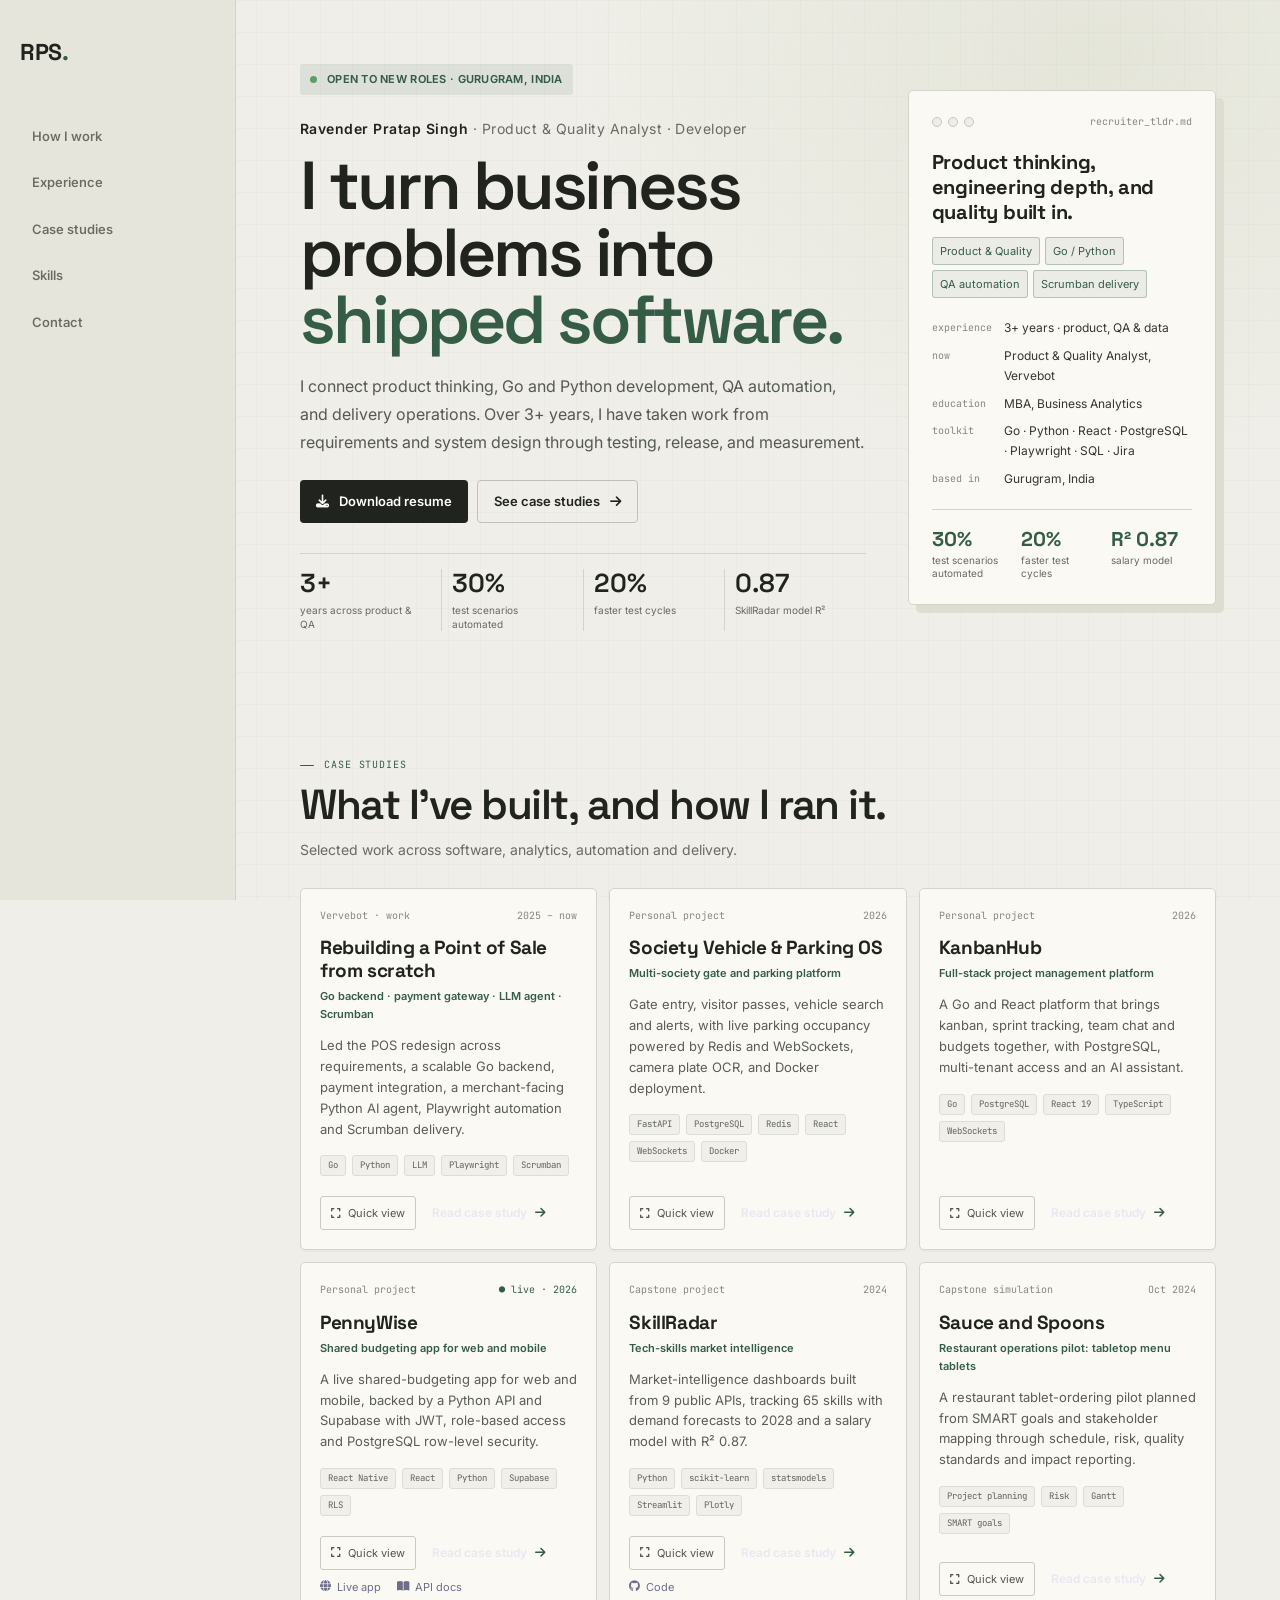
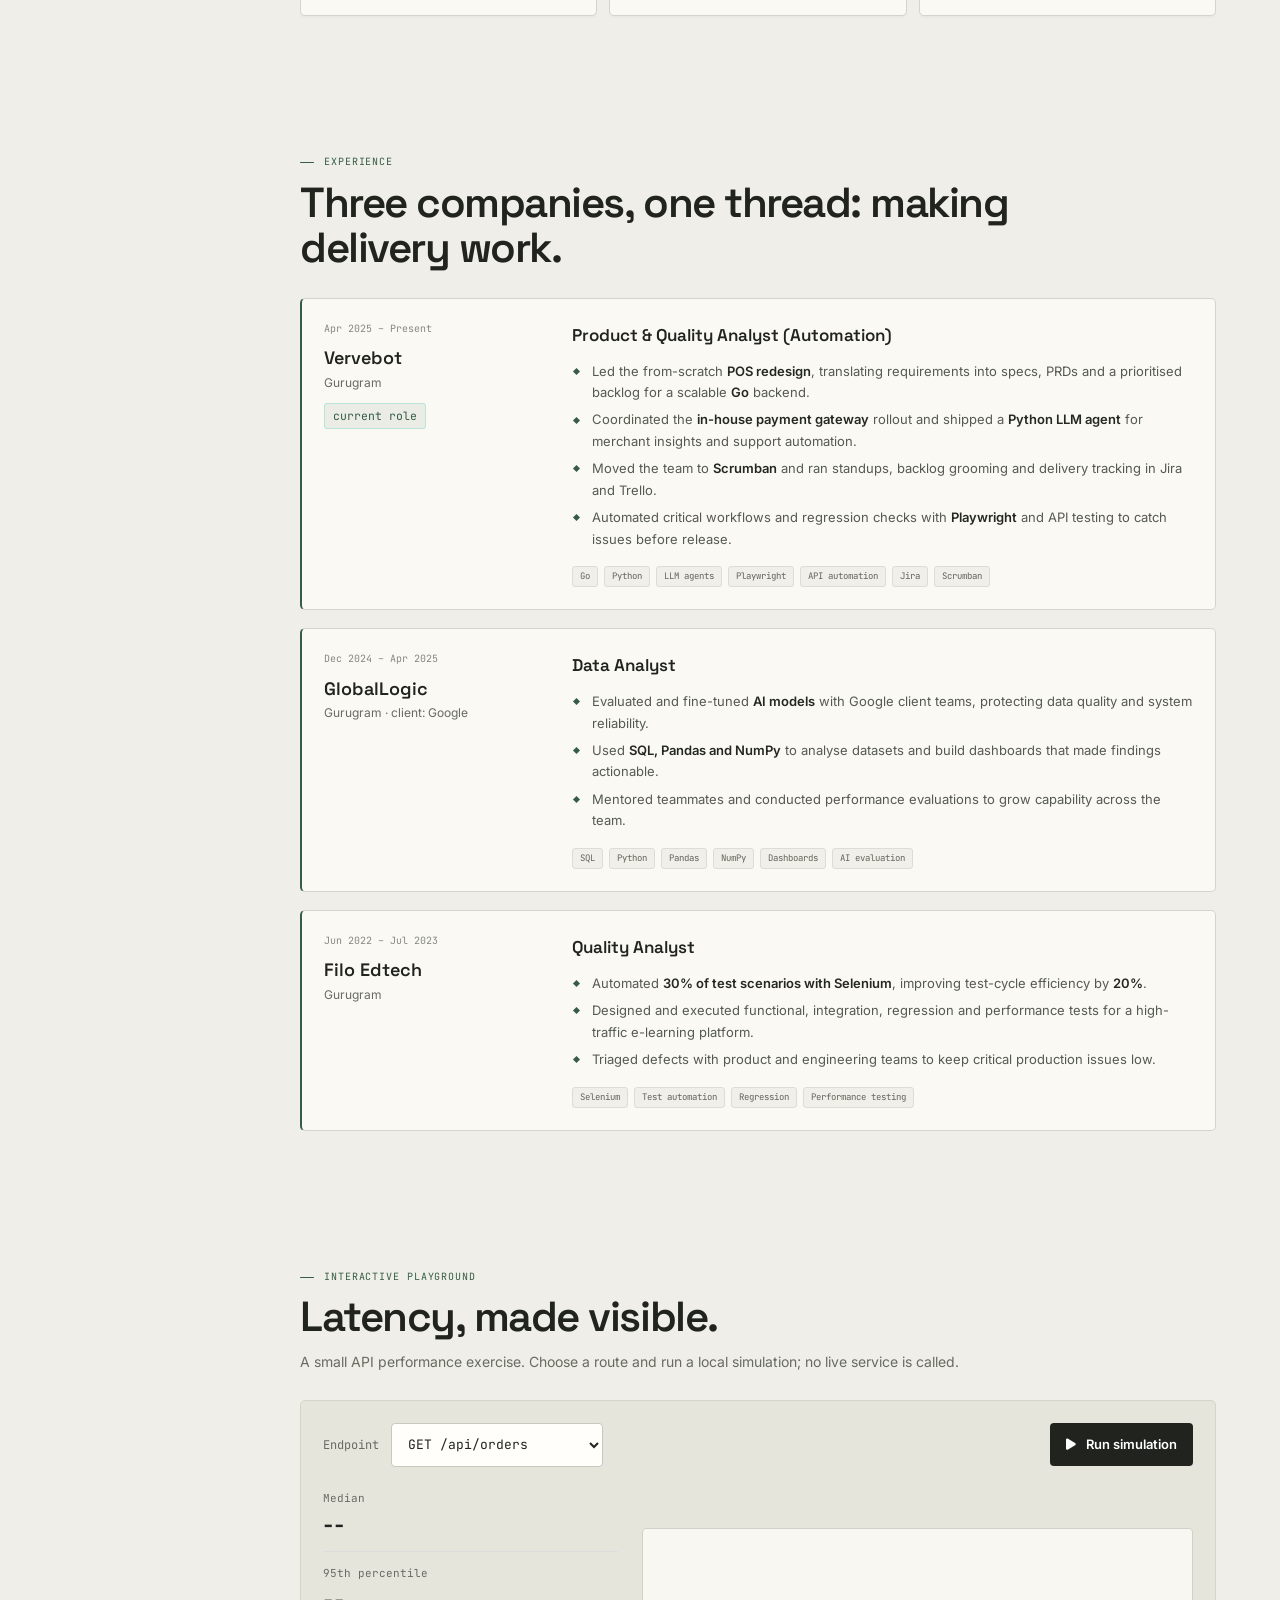
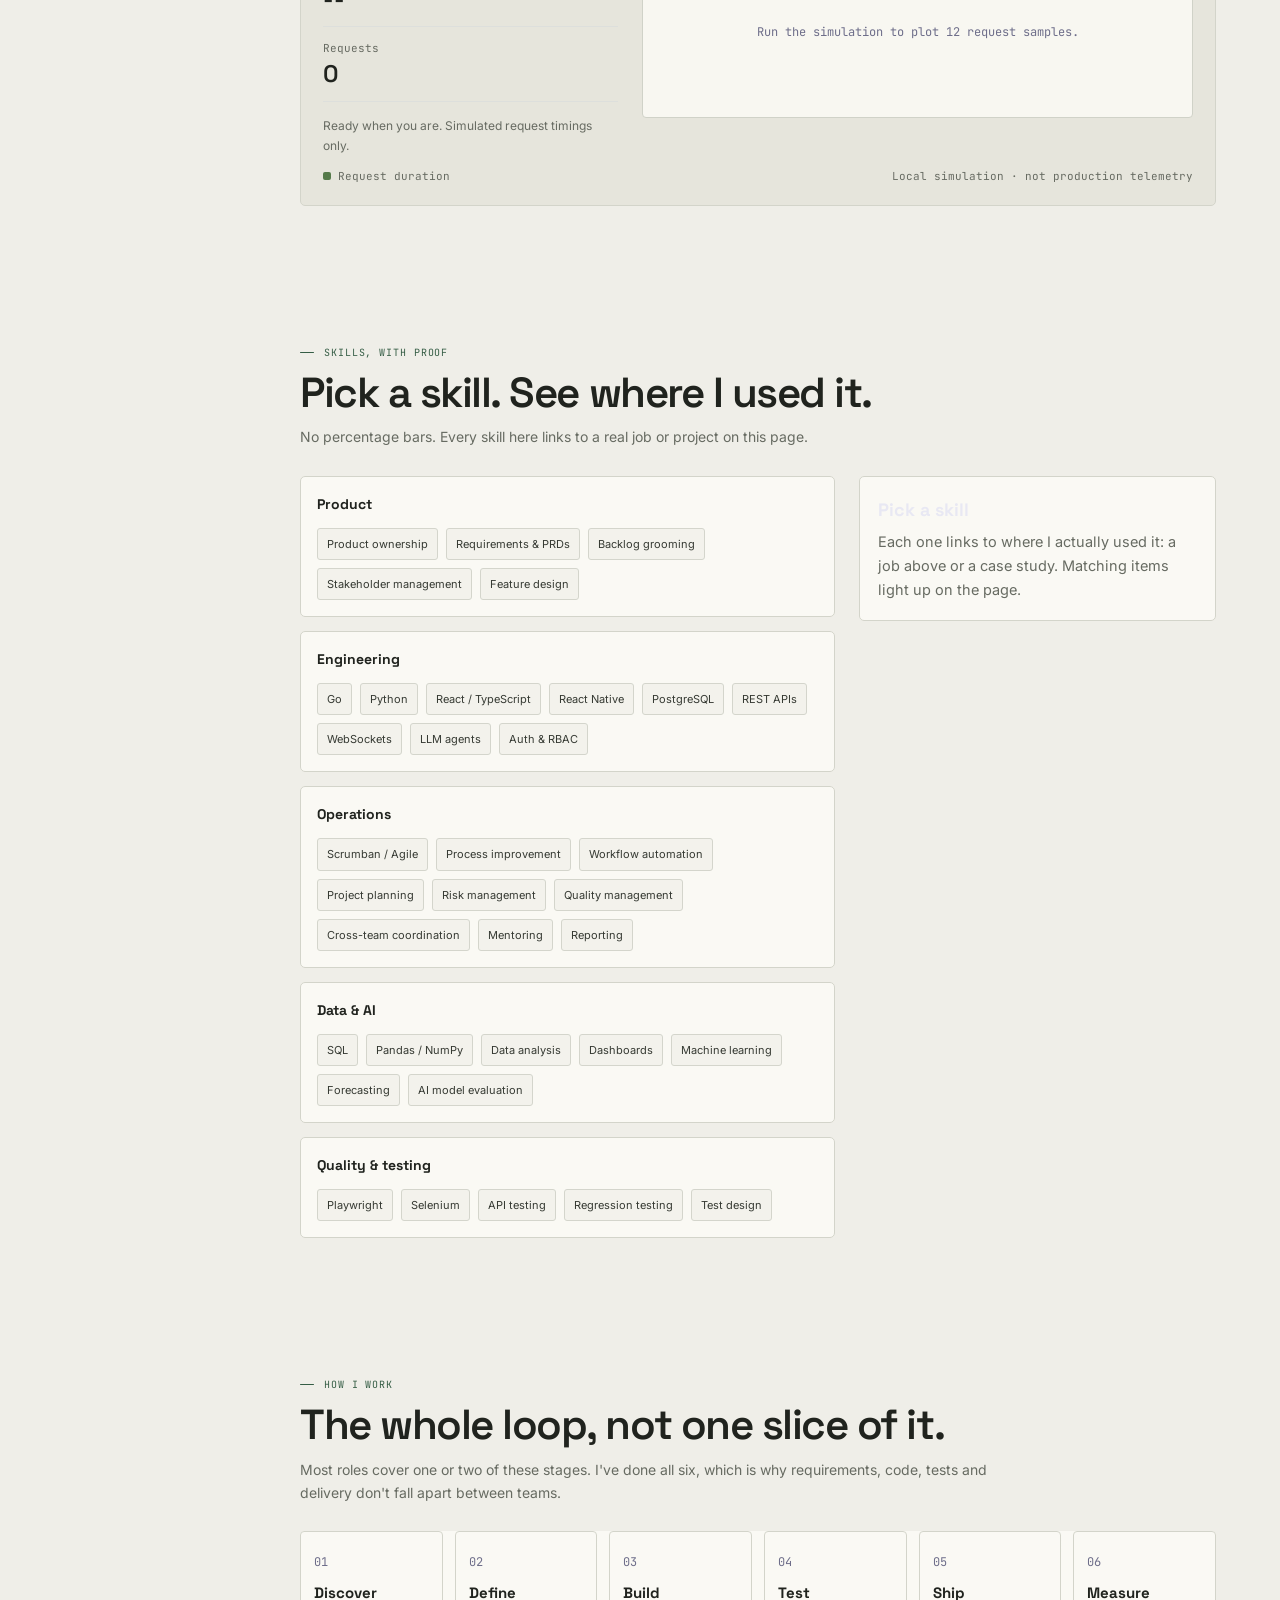
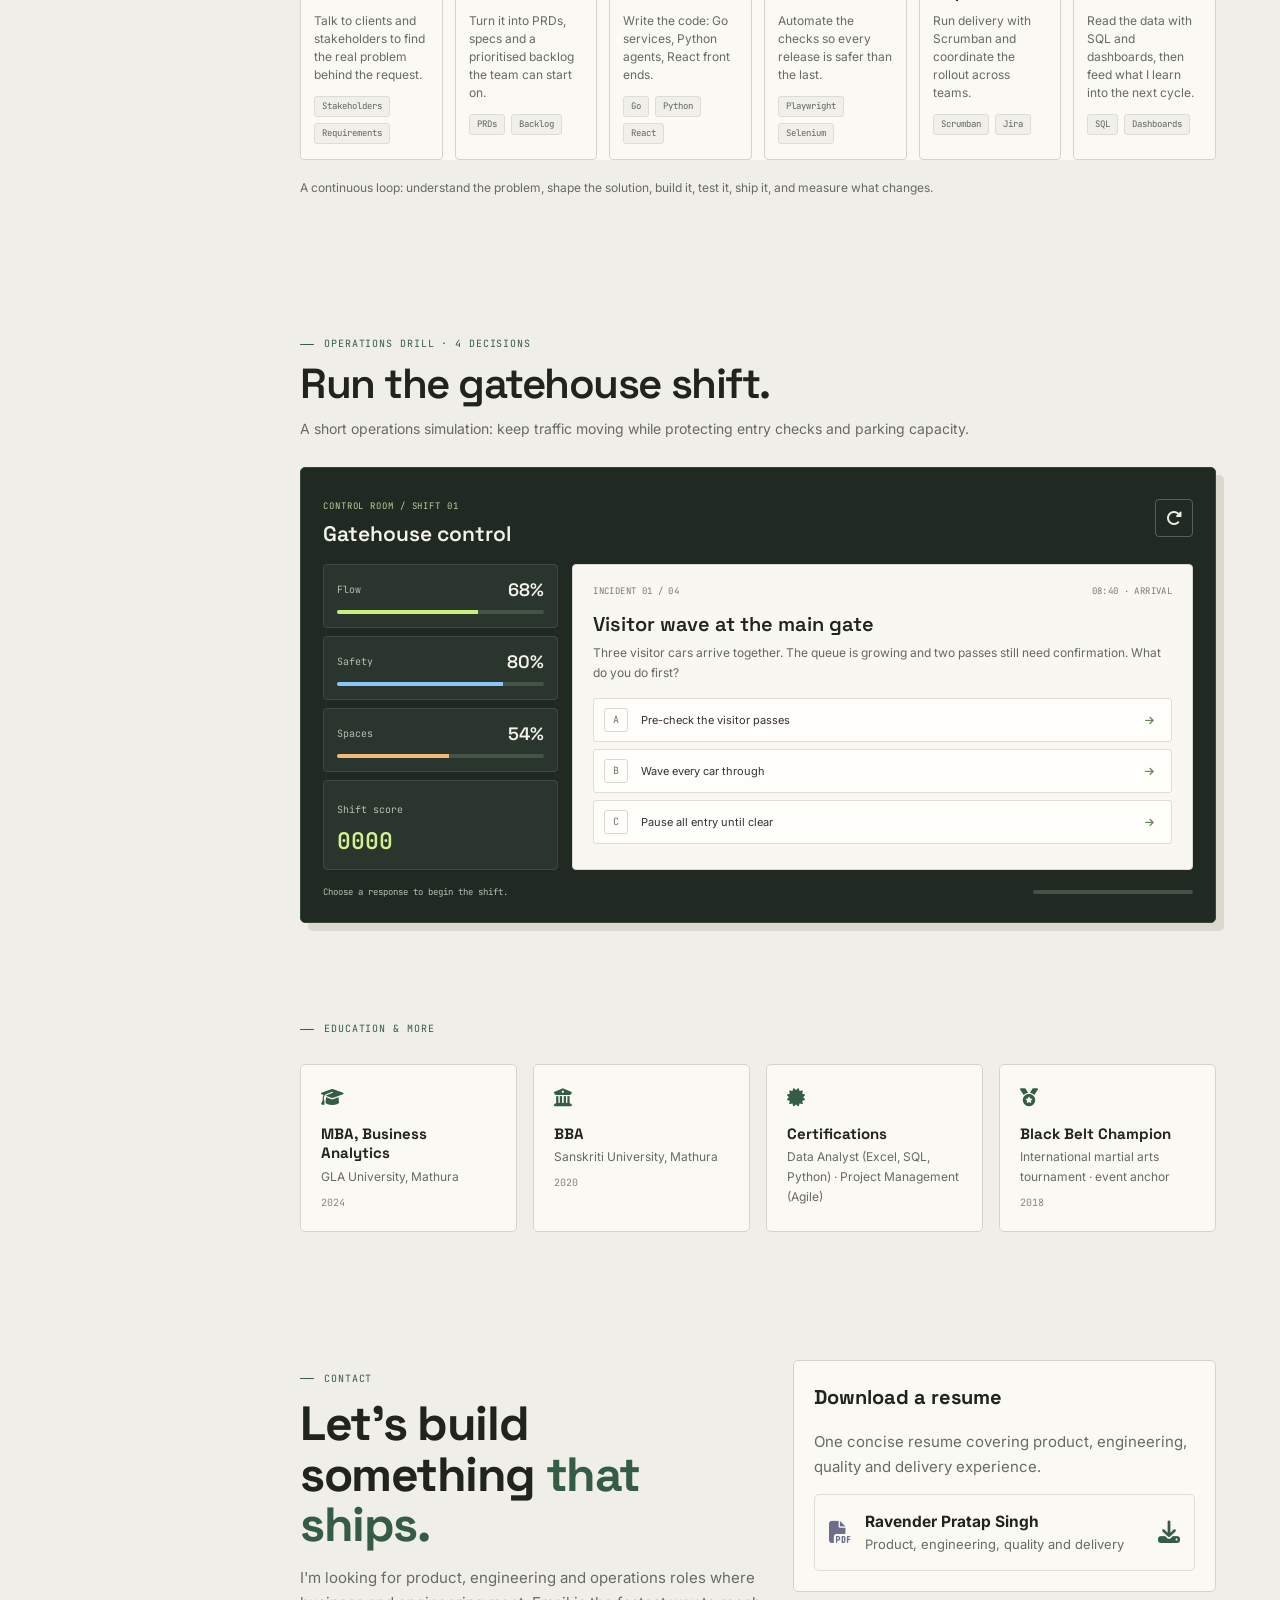
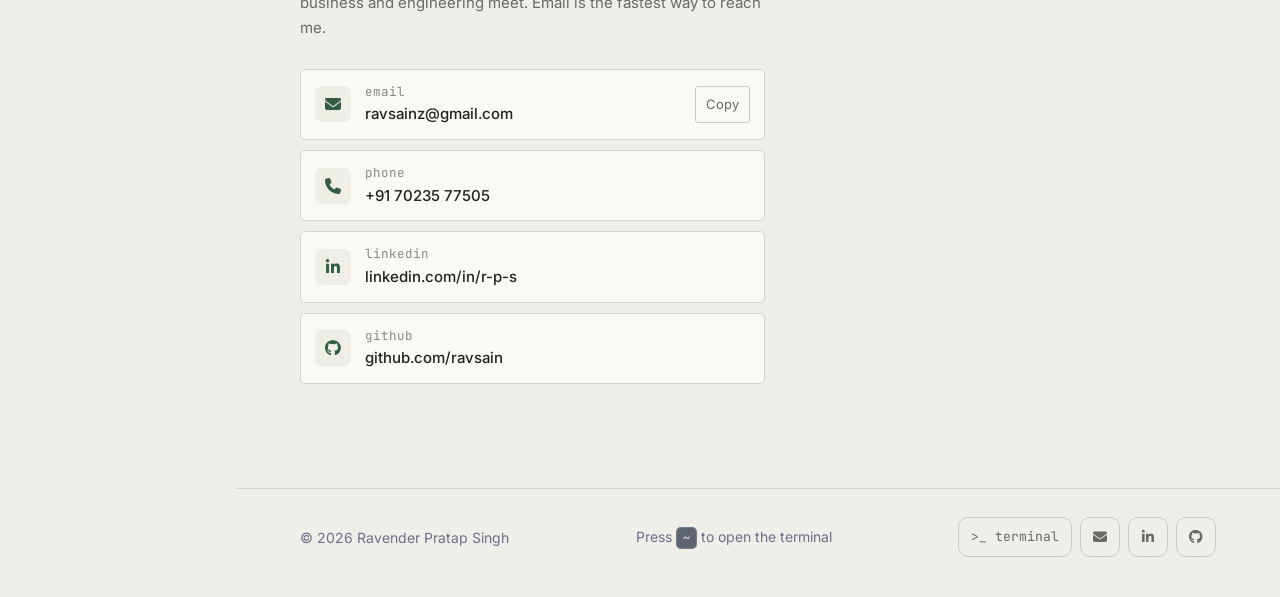
==== commit e2226aa7: "fixed for now with new ui and latest cv" ====
--- a/index.html
+++ b/index.html
@@ -1,5 +1,5 @@
 ﻿<!DOCTYPE html>
-<html lang="en" data-view="product">
+<html lang="en">
 <head>
 <meta charset="UTF-8">
 <meta name="viewport" content="width=device-width, initial-scale=1.0">
@@ -13,25 +13,17 @@
 <meta property="og:description" content="I turn business problems into shipped software. Go POS rebuild, Python LLM agent, payment gateway, Scrumban delivery. MBA in Business Analytics.">
 <meta property="og:image" content="https://ravsain.github.io/portfolio/assets/og.png">
 <meta name="twitter:card" content="summary_large_image">
-<meta name="theme-color" content="#07070f">
-<link rel="icon" href="data:image/svg+xml,%3Csvg xmlns='http://www.w3.org/2000/svg' viewBox='0 0 64 64'%3E%3Crect width='64' height='64' rx='14' fill='%2307070f'/%3E%3Ctext x='50%25' y='54%25' text-anchor='middle' dominant-baseline='middle' font-family='Arial,sans-serif' font-weight='700' font-size='34' fill='%235ee7c2'%3ER%3C/text%3E%3C/svg%3E">
+<meta name="theme-color" content="#efeee8">
+<link rel="icon" href="data:image/svg+xml,%3Csvg xmlns='http://www.w3.org/2000/svg' viewBox='0 0 64 64'%3E%3Crect width='64' height='64' rx='14' fill='%23e6e5dc'/%3E%3Ctext x='50%25' y='54%25' text-anchor='middle' dominant-baseline='middle' font-family='Arial,sans-serif' font-weight='700' font-size='34' fill='%23355d45'%3ER%3C/text%3E%3C/svg%3E">
 <script>
-  /* set the view before first paint so there's no flash */
-  (function () {
-    var V = ['product', 'eng', 'ops'], v = 'product';
-    try {
-      var q = new URLSearchParams(location.search).get('view'), s = localStorage.getItem('rps-view');
-      v = V.indexOf(q) > -1 ? q : (V.indexOf(s) > -1 ? s : 'product');
-    } catch (e) {}
-    document.documentElement.setAttribute('data-view', v);
-    document.documentElement.classList.add('js');
-  })();
+  document.documentElement.classList.add('js');
 </script>
 <link rel="preconnect" href="https://fonts.googleapis.com">
 <link rel="preconnect" href="https://fonts.gstatic.com" crossorigin>
 <link href="https://fonts.googleapis.com/css2?family=Inter:wght@400;500;600;700&family=JetBrains+Mono:wght@400;500;600&family=Space+Grotesk:wght@500;600;700&display=swap" rel="stylesheet">
 <link rel="stylesheet" href="https://cdnjs.cloudflare.com/ajax/libs/font-awesome/6.4.0/css/all.min.css">
 <link rel="stylesheet" href="style.css">
+<link rel="stylesheet" href="home-redesign.css">
 </head>
 <body data-root="">
 <a class="skip-link" href="#main">Skip to content</a>
@@ -49,11 +41,6 @@
         <li><a href="#contact">Contact</a></li>
       </ul>
     </nav>
-    <div class="viewswitch" role="group" aria-label="Show my profile for">
-      <button type="button" data-set-view="product" aria-pressed="true"><span class="vs-long">Product</span><span class="vs-short">Product</span></button>
-      <button type="button" data-set-view="eng" aria-pressed="false"><span class="vs-long">Engineering</span><span class="vs-short">Eng</span></button>
-      <button type="button" data-set-view="ops" aria-pressed="false"><span class="vs-long">Operations</span><span class="vs-short">Ops</span></button>
-    </div>
     <button type="button" class="menu-btn" aria-label="Open menu" aria-expanded="false" aria-controls="mobile-menu"><span></span><span></span><span></span></button>
   </div>
 </header>
@@ -63,7 +50,7 @@
     <li><a href="#experience">Experience</a></li>
     <li><a href="#work">Case studies</a></li>
     <li><a href="#skills">Skills</a></li>
-    <li><a href="#github">GitHub</a></li>
+    <li><a href="#operations-game">Operations game</a></li>
     <li><a href="#contact">Contact</a></li>
   </ul>
 </div>
@@ -76,78 +63,53 @@
     <div class="hero-copy">
       <span class="status"><i aria-hidden="true"></i> Open to new roles · Gurugram, India</span>
 
-      <p class="hero-name"><b>Ravender Pratap Singh</b> ·
-        <span data-only="product">Product Analyst</span><span data-only="eng">Software Developer</span><span data-only="ops">Operations &amp; Program Lead</span>
-      </p>
+      <p class="hero-name"><b>Ravender Pratap Singh</b> · Product &amp; Quality Analyst · Developer</p>
 
       <h1 class="hero-title">
-        <span data-only="product">I turn business problems into <em>shipped software.</em></span>
-        <span data-only="eng">I build the systems <em>I&nbsp;spec.</em></span>
-        <span data-only="ops">I help teams ship <em>predictably.</em></span>
+        I turn business problems into <em>shipped software.</em>
       </h1>
 
-      <p class="hero-sub" data-only="product">MBA in Business Analytics with 3+ years across product, QA and data. I gather requirements, write the PRD, prioritise the backlog, and stay with the feature until it's tested and live.</p>
-      <p class="hero-sub" data-only="eng">I work in Go, Python and React. At Vervebot I led a from-scratch Point of Sale rebuild on a Go backend, put a Python LLM agent into production, and covered critical flows with Playwright and API automation.</p>
-      <p class="hero-sub" data-only="ops">I moved a dev team to Scrumban, coordinated a payment gateway rollout across business and engineering, and automated 30% of testing for 20% faster cycles. Process first, then tools.</p>
+      <p class="hero-sub">I connect product thinking, Go and Python development, QA automation, and delivery operations. Over 3+ years, I have taken work from requirements and system design through testing, release, and measurement.</p>
 
       <div class="hero-actions">
         <a class="btn btn-primary" data-cv href="resume/Ravender_Pratap_Singh_Resume.pdf" download>
           <i class="fas fa-download" aria-hidden="true"></i>
-          <span data-only="product">Download Product CV</span><span data-only="eng">Download Developer CV</span><span data-only="ops">Download Operations CV</span>
+          Download resume
         </a>
         <a class="btn btn-ghost" href="#work">See case studies <i class="fas fa-arrow-right" aria-hidden="true"></i></a>
       </div>
 
-      <div class="picker">
-        <p class="picker-label">// what are you hiring for?</p>
-        <div class="picker-options" role="group" aria-label="What are you hiring for?">
-          <button type="button" class="pick" data-set-view="product" aria-pressed="true"><b><i></i>Product</b><span>Product Analyst, Product Owner, Business Analyst</span></button>
-          <button type="button" class="pick" data-set-view="eng" aria-pressed="false"><b><i></i>Engineering</b><span>Software Developer, QA Automation, Full-stack</span></button>
-          <button type="button" class="pick" data-set-view="ops" aria-pressed="false"><b><i></i>Operations</b><span>Operations, Program Manager, Scrum Master</span></button>
-        </div>
-      </div>
+      <div class="hero-metrics" aria-label="Selected career outcomes">
+        <div><b>3+</b><span>years across product &amp; QA</span></div>
+        <div><b>30%</b><span>test scenarios automated</span></div>
+        <div><b>20%</b><span>faster test cycles</span></div>
+        <div><b>0.87</b><span>SkillRadar model R²</span></div>
+      </div>
+
     </div>
 
     <!-- recruiter quick-fit card -->
     <aside class="fitcard reveal" aria-label="Quick summary for recruiters">
       <div class="fitcard-top"><div class="dots" aria-hidden="true"><i></i><i></i><i></i></div><span class="mono">recruiter_tldr.md</span></div>
 
-      <h3 data-only="product">A product analyst who can also build and test.</h3>
-      <h3 data-only="eng">A developer who understands the business case.</h3>
-      <h3 data-only="ops">An operations lead who knows how the software works.</h3>
-
-      <div class="fit-roles" data-only="product"><span>Product Analyst</span><span>Product Owner</span><span>Business Analyst</span></div>
-      <div class="fit-roles" data-only="eng"><span>Software Developer</span><span>Go / Python</span><span>QA Automation</span></div>
-      <div class="fit-roles" data-only="ops"><span>Operations</span><span>Program Manager</span><span>Scrum Master</span></div>
+      <h3>Product thinking, engineering depth, and quality built in.</h3>
+
+      <div class="fit-roles"><span>Product &amp; Quality</span><span>Go / Python</span><span>QA automation</span><span>Scrumban delivery</span></div>
 
       <dl class="fit-facts">
         <dt>experience</dt><dd>3+ years · product, QA &amp; data</dd>
         <dt>now</dt><dd>Product &amp; Quality Analyst, Vervebot</dd>
         <dt>education</dt><dd>MBA, Business Analytics</dd>
         <dt>toolkit</dt>
-        <dd data-only="product">Jira · PRDs · SQL · Tableau · Python</dd>
-        <dd data-only="eng">Go · Python · React/TS · PostgreSQL · Playwright</dd>
-        <dd data-only="ops">Jira · Trello · Scrumban · Excel · SQL</dd>
+        <dd>Go · Python · React · PostgreSQL · Playwright · SQL · Jira</dd>
         <dt>based in</dt><dd>Gurugram, India</dd>
       </dl>
 
-      <div class="fit-proof" data-only="product">
-        <div><b>3+ yrs</b><span>product, QA &amp; data</span></div>
-        <div><b>MBA</b><span>business analytics</span></div>
-        <div><b>5</b><span>case studies below</span></div>
-      </div>
-      <div class="fit-proof" data-only="eng">
-        <div><b>Go</b><span>POS backend rebuild</span></div>
-        <div><b>R² 0.87</b><span>salary prediction model</span></div>
-        <div><b>30%</b><span>tests automated</span></div>
-      </div>
-      <div class="fit-proof" data-only="ops">
-        <div><b>30%</b><span>testing automated</span></div>
+      <div class="fit-proof">
+        <div><b>30%</b><span>test scenarios automated</span></div>
         <div><b>20%</b><span>faster test cycles</span></div>
-        <div><b>3</b><span>companies, cross-team delivery</span></div>
-      </div>
-
-      <a class="btn btn-ghost btn-sm" data-cv href="resume/Ravender_Pratap_Singh_Resume.pdf" download><i class="fas fa-file-arrow-down" aria-hidden="true"></i> One-page CV for this role</a>
+        <div><b>R² 0.87</b><span>salary model</span></div>
+      </div>
     </aside>
   </div>
 </section>
@@ -168,12 +130,7 @@
       <li class="stage" data-lenses="ops"><h3>Ship</h3><p>Run delivery with Scrumban and coordinate the rollout across teams.</p><div class="tags"><span class="tag">Scrumban</span><span class="tag">Jira</span></div></li>
       <li class="stage" data-lenses="product ops"><h3>Measure</h3><p>Read the data with SQL and dashboards, then feed what I learn into the next cycle.</p><div class="tags"><span class="tag">SQL</span><span class="tag">Dashboards</span></div></li>
     </ol>
-    <p class="cycle-note">
-      <span data-only="product">Highlighted: where a <b>product</b> team gets the most from me.</span>
-      <span data-only="eng">Highlighted: where an <b>engineering</b> team gets the most from me.</span>
-      <span data-only="ops">Highlighted: where an <b>operations</b> team gets the most from me.</span>
-      Switch the view at the top to see the others.
-    </p>
+    <p class="cycle-note">A continuous loop: understand the problem, shape the solution, build it, test it, ship it, and measure what changes.</p>
   </div>
 </section>
 
@@ -196,19 +153,11 @@
         </div>
         <div>
           <h3 class="job-role">Product &amp; Quality Analyst (Automation)</h3>
-          <ul class="points" data-only="product eng">
-            <li>Led a from-scratch <strong>Point of Sale (POS) redesign</strong> on a scalable <strong>Go (Golang)</strong> backend, backed by <strong>Playwright</strong> and API test automation.</li>
-            <li>Led rollout of a <strong>Python LLM agent</strong> in the POS for real-time merchant sales insights and automated support queries.</li>
-            <li>Drove the <strong>in-house payment gateway</strong> integration, translating revenue goals into requirements, specs and PRDs.</li>
-            <li>Moved the development team to <strong>Scrumban</strong>; run standups, backlog grooming and sprint tracking in Jira and Trello.</li>
-            <li>Automated critical workflows and regression scenarios, cutting regression testing time and catching bugs before release.</li>
-          </ul>
-          <ul class="points" data-only="ops">
-            <li>Led the <strong>POS redesign program</strong> end to end, owning requirements, backlog priorities and delivery across teams.</li>
-            <li>Moved the development team to <strong>Scrumban</strong>, running standups, backlog grooming and sprint tracking in Jira and Trello.</li>
-            <li>Coordinated the <strong>in-house payment gateway integration</strong> across business and engineering, aligned to revenue goals.</li>
-            <li>Rolled out an <strong>AI agent</strong> in the POS that automates merchant support queries and delivers real-time sales insights.</li>
-            <li><strong>Automated critical workflows</strong> and regression checks, cutting regression time and catching issues before release.</li>
+          <ul class="points">
+            <li>Led the from-scratch <strong>POS redesign</strong>, translating requirements into specs, PRDs and a prioritised backlog for a scalable <strong>Go</strong> backend.</li>
+            <li>Coordinated the <strong>in-house payment gateway</strong> rollout and shipped a <strong>Python LLM agent</strong> for merchant insights and support automation.</li>
+            <li>Moved the team to <strong>Scrumban</strong> and ran standups, backlog grooming and delivery tracking in Jira and Trello.</li>
+            <li>Automated critical workflows and regression checks with <strong>Playwright</strong> and API testing to catch issues before release.</li>
           </ul>
           <div class="tags">
             <span class="tag">Go</span><span class="tag">Python</span><span class="tag">LLM agents</span><span class="tag">Playwright</span><span class="tag">API automation</span><span class="tag">Jira</span><span class="tag">Scrumban</span>
@@ -225,15 +174,10 @@
         </div>
         <div>
           <h3 class="job-role">Data Analyst</h3>
-          <ul class="points" data-only="product eng">
-            <li>Evaluated and fine-tuned <strong>AI model performance</strong> with Google client teams, ensuring high data quality and system reliability.</li>
-            <li>Performed data analysis with <strong>SQL, Pandas and NumPy</strong> and built dashboards that turned findings into actionable insights.</li>
-            <li>Mentored team members and conducted performance evaluations to build skills across the team.</li>
-          </ul>
-          <ul class="points" data-only="ops">
-            <li>Safeguarded <strong>data quality and reliability</strong> in AI model evaluation work for Google client teams.</li>
-            <li>Analysed data with <strong>SQL, Pandas and NumPy</strong> and built dashboards that turned findings into actionable insights.</li>
-            <li><strong>Mentored team members</strong> and ran performance evaluations to build skills across the team.</li>
+          <ul class="points">
+            <li>Evaluated and fine-tuned <strong>AI models</strong> with Google client teams, protecting data quality and system reliability.</li>
+            <li>Used <strong>SQL, Pandas and NumPy</strong> to analyse datasets and build dashboards that made findings actionable.</li>
+            <li>Mentored teammates and conducted performance evaluations to grow capability across the team.</li>
           </ul>
           <div class="tags"><span class="tag">SQL</span><span class="tag">Python</span><span class="tag">Pandas</span><span class="tag">NumPy</span><span class="tag">Dashboards</span><span class="tag">AI evaluation</span></div>
         </div>
@@ -248,15 +192,10 @@
         </div>
         <div>
           <h3 class="job-role">Quality Analyst</h3>
-          <ul class="points" data-only="product eng">
-            <li><strong>Automated 30% of test scenarios with Selenium</strong>, improving test cycle efficiency by <strong>20%</strong> and reducing manual effort.</li>
-            <li>Designed and executed test cases for a high-traffic e-learning platform, keeping critical production defects to a minimum.</li>
-            <li>Ran functional, integration, regression and performance testing; triaged defects with product and engineering teams.</li>
-          </ul>
-          <ul class="points" data-only="ops">
-            <li><strong>Automated 30% of test scenarios</strong>, improving test cycle efficiency by <strong>20%</strong> and reducing manual effort.</li>
-            <li>Kept critical production defects to a minimum on a <strong>high-traffic e-learning platform</strong> through structured test design.</li>
-            <li>Worked with cross-functional teams to identify, document and resolve defects, ensuring high-quality releases.</li>
+          <ul class="points">
+            <li>Automated <strong>30% of test scenarios with Selenium</strong>, improving test-cycle efficiency by <strong>20%</strong>.</li>
+            <li>Designed and executed functional, integration, regression and performance tests for a high-traffic e-learning platform.</li>
+            <li>Triaged defects with product and engineering teams to keep critical production issues low.</li>
           </ul>
           <div class="tags"><span class="tag">Selenium</span><span class="tag">Test automation</span><span class="tag">Regression</span><span class="tag">Performance testing</span></div>
         </div>
@@ -266,63 +205,72 @@
 </section>
 
 <!-- ── CASE STUDIES ────────────────────────────────────── -->
-<!-- Order and size change with the view: --o-product / --o-eng / --o-ops set the order,
-     data-feature lists the views where the card is shown large. -->
 <section class="section" id="work">
   <div class="wrap">
     <div class="section-head reveal">
       <span class="eyebrow">Case studies</span>
       <h2>What I've built, and how I ran it.</h2>
-      <p>Each case study shows the product, engineering and operations side. The one that matches your view comes first.</p>
+      <p>Selected work across software, analytics, automation and delivery.</p>
     </div>
 
     <div class="work-grid">
 
-      <article class="work-card reveal" id="work-pos" style="--o-product:1;--o-eng:1;--o-ops:1" data-feature="product eng ops"
+      <article class="work-card reveal" id="work-pos"
         data-title="Vervebot POS platform" data-context="Case study · 2025 – present"
         data-skills="product-ownership requirements backlog stakeholders go python llm scrumban process automation coordination playwright api-testing">
         <div class="work-meta"><span>Vervebot · work</span><span>2025 – now</span></div>
         <h3>Rebuilding a Point of Sale from scratch</h3>
         <div class="what">Go backend · payment gateway · LLM agent · Scrumban</div>
-        <p data-only="product">Owned requirements and PRDs for a full POS redesign, shaped the payment gateway around revenue goals and defined the AI agent merchants now use.</p>
-        <p data-only="eng">A scalable Go backend using goroutines for concurrent load, a Python LLM agent wired into the POS, and Playwright plus API automation guarding releases.</p>
-        <p data-only="ops">Moved the team to Scrumban to deliver it, coordinated the payment gateway rollout across business and engineering, and automated regression testing.</p>
+        <p>Led the POS redesign across requirements, a scalable Go backend, payment integration, a merchant-facing Python AI agent, Playwright automation and Scrumban delivery.</p>
         <div class="tags"><span class="tag">Go</span><span class="tag">Python</span><span class="tag">LLM</span><span class="tag">Playwright</span><span class="tag">Scrumban</span></div>
         <div class="work-foot">
-          <a class="work-link stretched" href="work/vervebot-pos.html" data-keep-view>Read case study <i class="fas fa-arrow-right" aria-hidden="true"></i></a>
-        </div>
-      </article>
-
-      <article class="work-card reveal" id="work-kanbanhub" style="--o-product:4;--o-eng:2;--o-ops:3" data-feature="eng"
+          <button type="button" class="work-expand" data-project-open aria-label="Quick view: Vervebot POS platform"><i class="fas fa-expand" aria-hidden="true"></i> Quick view</button>
+          <a class="work-link stretched" href="work/vervebot-pos.html">Read case study <i class="fas fa-arrow-right" aria-hidden="true"></i></a>
+        </div>
+      </article>
+
+      <article class="work-card reveal" id="work-parking-os"
+        data-title="Society Vehicle &amp; Parking OS" data-context="Personal project · 2026"
+        data-skills="python react postgres rest-api websockets">
+        <div class="work-meta"><span>Personal project</span><span>2026</span></div>
+        <h3>Society Vehicle &amp; Parking OS</h3>
+        <div class="what">Multi-society gate and parking platform</div>
+        <p>Gate entry, visitor passes, vehicle search and alerts, with live parking occupancy powered by Redis and WebSockets, camera plate OCR, and Docker deployment.</p>
+        <div class="tags"><span class="tag">FastAPI</span><span class="tag">PostgreSQL</span><span class="tag">Redis</span><span class="tag">React</span><span class="tag">WebSockets</span><span class="tag">Docker</span></div>
+        <div class="work-foot">
+          <button type="button" class="work-expand" data-project-open aria-label="Quick view: Society Vehicle &amp; Parking OS"><i class="fas fa-expand" aria-hidden="true"></i> Quick view</button>
+          <a class="work-link stretched" href="work/parking-os.html">Read case study <i class="fas fa-arrow-right" aria-hidden="true"></i></a>
+        </div>
+      </article>
+
+      <article class="work-card reveal" id="work-kanbanhub"
         data-title="KanbanHub" data-context="Project · 2026"
         data-skills="go react postgres rest-api websockets llm auth feature-design">
         <div class="work-meta"><span>Personal project</span><span>2026</span></div>
         <h3>KanbanHub</h3>
         <div class="what">Full-stack project management platform</div>
-        <p data-only="product">Kanban boards, sprint tracking, team chat and budgets in one tool, scoped around how delivery teams actually work.</p>
-        <p data-only="eng">Go (Chi, pgx) and PostgreSQL with RBAC, multi-tenancy, WebSocket chat and Cloudflare R2, plus a React 19 and TypeScript front end with an AI assistant.</p>
-        <p data-only="ops">The delivery mechanics I run every day, built as software: kanban flow, sprint tracking, budget visibility and role-based access.</p>
+        <p>A Go and React platform that brings kanban, sprint tracking, team chat and budgets together, with PostgreSQL, multi-tenant access and an AI assistant.</p>
         <div class="tags"><span class="tag">Go</span><span class="tag">PostgreSQL</span><span class="tag">React 19</span><span class="tag">TypeScript</span><span class="tag">WebSockets</span></div>
         <div class="work-foot">
-          <a class="work-link stretched" href="work/kanbanhub.html" data-keep-view>Read case study <i class="fas fa-arrow-right" aria-hidden="true"></i></a>
+          <button type="button" class="work-expand" data-project-open aria-label="Quick view: KanbanHub"><i class="fas fa-expand" aria-hidden="true"></i> Quick view</button>
+          <a class="work-link stretched" href="work/kanbanhub.html">Read case study <i class="fas fa-arrow-right" aria-hidden="true"></i></a>
           <!-- TODO: paste KanbanHub links (they stay hidden while href="#") -->
           <a class="work-ext" data-slot href="#" target="_blank" rel="noopener"><i class="fas fa-globe" aria-hidden="true"></i> Live demo</a>
           <a class="work-ext" data-slot href="#" target="_blank" rel="noopener"><i class="fab fa-github" aria-hidden="true"></i> Code</a>
         </div>
       </article>
 
-      <article class="work-card reveal" id="work-pennywise" style="--o-product:2;--o-eng:3;--o-ops:5" data-feature="product"
+      <article class="work-card reveal" id="work-pennywise"
         data-title="PennyWise" data-context="Project · 2026 · live"
         data-skills="react react-native python postgres rest-api auth feature-design product-ownership">
         <div class="work-meta"><span>Personal project</span><span class="live">● live · 2026</span></div>
         <h3>PennyWise</h3>
         <div class="what">Shared budgeting app for web and mobile</div>
-        <p data-only="product">A Netflix-style shared account model: several people budget under one primary account and see the same numbers in real time.</p>
-        <p data-only="eng">React and React Native apps on a Python API and Supabase, secured with JWT, RBAC and Postgres row-level security.</p>
-        <p data-only="ops">Shipped and running: web on Vercel, API on Render, data on Supabase, with documented API endpoints.</p>
+        <p>A live shared-budgeting app for web and mobile, backed by a Python API and Supabase with JWT, role-based access and PostgreSQL row-level security.</p>
         <div class="tags"><span class="tag">React Native</span><span class="tag">React</span><span class="tag">Python</span><span class="tag">Supabase</span><span class="tag">RLS</span></div>
         <div class="work-foot">
-          <a class="work-link stretched" href="work/pennywise.html" data-keep-view>Read case study <i class="fas fa-arrow-right" aria-hidden="true"></i></a>
+          <button type="button" class="work-expand" data-project-open aria-label="Quick view: PennyWise"><i class="fas fa-expand" aria-hidden="true"></i> Quick view</button>
+          <a class="work-link stretched" href="work/pennywise.html">Read case study <i class="fas fa-arrow-right" aria-hidden="true"></i></a>
           <a class="work-ext" href="https://pennywise-rav.vercel.app" target="_blank" rel="noopener"><i class="fas fa-globe" aria-hidden="true"></i> Live app</a>
           <a class="work-ext" href="https://mybudgetapp-e7yy.onrender.com/docs" target="_blank" rel="noopener"><i class="fas fa-book-open" aria-hidden="true"></i> API docs</a>
           <!-- TODO: paste PennyWise GitHub link -->
@@ -330,36 +278,34 @@
         </div>
       </article>
 
-      <article class="work-card reveal" id="work-skillradar" style="--o-product:3;--o-eng:4;--o-ops:4"
+      <article class="work-card reveal" id="work-skillradar"
         data-title="SkillRadar" data-context="Capstone · 2024"
         data-skills="python ml forecasting dashboards data-analysis">
         <div class="work-meta"><span>Capstone project</span><span>2024</span></div>
         <h3>SkillRadar</h3>
         <div class="what">Tech-skills market intelligence</div>
-        <p data-only="product">Answers a real planning question: which tech skills are in demand, what they pay, and where the market is heading to 2028.</p>
-        <p data-only="eng">Pulls live data from 9 public APIs for 65 skills; Holt-Winters forecasts and a RandomForest salary model (R² 0.87) behind Streamlit and Flask dashboards.</p>
-        <p data-only="ops">One pipeline from 9 live data sources to two dashboards, with forecasts that put 80% confidence intervals on every projection.</p>
+        <p>Market-intelligence dashboards built from 9 public APIs, tracking 65 skills with demand forecasts to 2028 and a salary model with R² 0.87.</p>
         <div class="tags"><span class="tag">Python</span><span class="tag">scikit-learn</span><span class="tag">statsmodels</span><span class="tag">Streamlit</span><span class="tag">Plotly</span></div>
         <div class="work-foot">
-          <a class="work-link stretched" href="work/skillradar.html" data-keep-view>Read case study <i class="fas fa-arrow-right" aria-hidden="true"></i></a>
+          <button type="button" class="work-expand" data-project-open aria-label="Quick view: SkillRadar"><i class="fas fa-expand" aria-hidden="true"></i> Quick view</button>
+          <a class="work-link stretched" href="work/skillradar.html">Read case study <i class="fas fa-arrow-right" aria-hidden="true"></i></a>
           <a class="work-ext" href="https://github.com/ravsain/Analysis-on-Emerging-Technology-Skills-and-Trends" target="_blank" rel="noopener"><i class="fab fa-github" aria-hidden="true"></i> Code</a>
           <!-- TODO: paste SkillRadar live dashboard link -->
           <a class="work-ext" data-slot href="#" target="_blank" rel="noopener"><i class="fas fa-globe" aria-hidden="true"></i> Live dashboard</a>
         </div>
       </article>
 
-      <article class="work-card reveal" id="work-sauce" style="--o-product:5;--o-eng:5;--o-ops:2" data-feature="ops"
+      <article class="work-card reveal" id="work-sauce"
         data-title="Sauce and Spoons" data-context="Capstone · Oct 2024"
         data-skills="planning risk quality stakeholders requirements reporting">
         <div class="work-meta"><span>Capstone simulation</span><span>Oct 2024</span></div>
         <h3>Sauce and Spoons</h3>
         <div class="what">Restaurant operations pilot: tabletop menu tablets</div>
-        <p data-only="product">Scoped a tablet-ordering pilot to speed up service and guest turnover, with SMART goals and a stakeholder power grid.</p>
-        <p data-only="eng">The requirements side of a hardware rollout: scope, quality standards and execution benchmarks for tabletop menu tablets.</p>
-        <p data-only="ops">Full project lifecycle: Gantt plan, three-point estimates, risk strategies, quality standards and an impact report on revenue and satisfaction.</p>
+        <p>A restaurant tablet-ordering pilot planned from SMART goals and stakeholder mapping through schedule, risk, quality standards and impact reporting.</p>
         <div class="tags"><span class="tag">Project planning</span><span class="tag">Risk</span><span class="tag">Gantt</span><span class="tag">SMART goals</span></div>
         <div class="work-foot">
-          <a class="work-link stretched" href="work/sauce-and-spoons.html" data-keep-view>Read case study <i class="fas fa-arrow-right" aria-hidden="true"></i></a>
+          <button type="button" class="work-expand" data-project-open aria-label="Quick view: Sauce and Spoons"><i class="fas fa-expand" aria-hidden="true"></i> Quick view</button>
+          <a class="work-link stretched" href="work/sauce-and-spoons.html">Read case study <i class="fas fa-arrow-right" aria-hidden="true"></i></a>
           <!-- TODO: paste a link to the project report or slides -->
           <a class="work-ext" data-slot href="#" target="_blank" rel="noopener"><i class="fas fa-file-lines" aria-hidden="true"></i> Report</a>
         </div>
@@ -449,22 +395,76 @@
   </div>
 </section>
 
-<!-- ── GITHUB (live) ───────────────────────────────────── -->
-<section class="section" id="github">
-  <div class="wrap">
-    <div class="section-head reveal">
-      <span class="eyebrow">On GitHub</span>
-      <h2>Recently updated repositories.</h2>
-      <p>Loaded live from GitHub each time you visit, so it's always current.</p>
-    </div>
-    <div class="gh-grid" id="gh-grid">
-      <div class="gh-card gh-skel" aria-hidden="true"></div>
-      <div class="gh-card gh-skel" aria-hidden="true"></div>
-      <div class="gh-card gh-skel" aria-hidden="true"></div>
-    </div>
-    <div class="gh-foot">
-      <span id="gh-status" class="mono">Loading from api.github.com…</span>
-      <a class="btn btn-ghost btn-sm" href="https://github.com/ravsain" target="_blank" rel="noopener"><i class="fab fa-github" aria-hidden="true"></i> github.com/ravsain</a>
+<!-- ── INTERACTIVE PLAYGROUND ──────────────────────────── -->
+<section class="section" id="playground">
+  <div class="wrap">
+    <div class="section-head reveal">
+      <span class="eyebrow">Interactive playground</span>
+      <h2>Latency, made visible.</h2>
+      <p>A small API performance exercise. Choose a route and run a local simulation; no live service is called.</p>
+    </div>
+    <div class="latency-lab reveal">
+      <div class="latency-controls">
+        <label for="latency-route">Endpoint</label>
+        <select id="latency-route">
+          <option value="orders">GET /api/orders</option>
+          <option value="health">GET /api/health</option>
+          <option value="payments">POST /api/payments</option>
+        </select>
+        <button type="button" class="btn btn-primary" id="run-simulation"><i class="fas fa-play" aria-hidden="true"></i> Run simulation</button>
+      </div>
+      <div class="latency-main">
+        <div class="latency-results" id="latency-results" aria-live="polite">
+          <div class="latency-stats">
+            <div><span>Median</span><b data-latency-median>--</b></div>
+            <div><span>95th percentile</span><b data-latency-p95>--</b></div>
+            <div><span>Requests</span><b data-latency-count>0</b></div>
+          </div>
+          <p class="latency-status" data-latency-status>Ready when you are. Simulated request timings only.</p>
+        </div>
+        <div class="latency-chart" id="latency-chart" role="img" aria-label="Simulated request latency chart">
+          <p class="latency-empty">Run the simulation to plot 12 request samples.</p>
+        </div>
+      </div>
+      <div class="latency-legend"><span><i></i> Request duration</span><span>Local simulation · not production telemetry</span></div>
+    </div>
+  </div>
+</section>
+
+<!-- ── OPERATIONS GAME ─────────────────────────────────── -->
+<section class="section" id="operations-game">
+  <div class="wrap">
+    <div class="section-head reveal">
+      <span class="eyebrow">Operations drill · 4 decisions</span>
+      <h2>Run the gatehouse shift.</h2>
+      <p>A short operations simulation: keep traffic moving while protecting entry checks and parking capacity.</p>
+    </div>
+    <div class="ops-game reveal" id="ops-game">
+      <div class="ops-game-head">
+        <div><span class="ops-kicker mono">CONTROL ROOM / SHIFT 01</span><h3>Gatehouse control</h3></div>
+        <button type="button" class="ops-reset" data-ops-reset aria-label="Restart the shift" title="Restart the shift"><i class="fas fa-rotate-right" aria-hidden="true"></i></button>
+      </div>
+      <div class="ops-game-main">
+        <div class="ops-metrics" aria-label="Shift metrics">
+          <div class="ops-metric"><div><span>Flow</span><b data-op-flow>68%</b></div><div class="ops-track"><i data-op-flowbar></i></div></div>
+          <div class="ops-metric"><div><span>Safety</span><b data-op-safety>80%</b></div><div class="ops-track"><i data-op-safetybar></i></div></div>
+          <div class="ops-metric"><div><span>Spaces</span><b data-op-spaces>54%</b></div><div class="ops-track"><i data-op-spacesbar></i></div></div>
+          <div class="ops-score"><span>Shift score</span><b data-op-score>0000</b></div>
+        </div>
+        <div class="ops-scenario">
+          <div class="ops-scenario-meta"><span class="mono" data-op-round>INCIDENT 01 / 04</span><span data-op-time>08:40 · ARRIVAL</span></div>
+          <h4 data-op-title>Visitor wave at the main gate</h4>
+          <p data-op-prompt>Three visitor cars arrive together. The queue is growing and two passes still need confirmation. What do you do first?</p>
+          <div class="ops-actions" data-op-actions>
+            <button type="button" class="ops-choice" data-op-choice="0"><span class="ops-choice-key">A</span><span data-op-choice-label>Pre-check the visitor passes</span><i class="fas fa-arrow-right" aria-hidden="true"></i></button>
+            <button type="button" class="ops-choice" data-op-choice="1"><span class="ops-choice-key">B</span><span data-op-choice-label>Wave every car through</span><i class="fas fa-arrow-right" aria-hidden="true"></i></button>
+            <button type="button" class="ops-choice" data-op-choice="2"><span class="ops-choice-key">C</span><span data-op-choice-label>Pause all entry until clear</span><i class="fas fa-arrow-right" aria-hidden="true"></i></button>
+          </div>
+          <p class="ops-feedback" data-op-feedback aria-live="polite" hidden></p>
+          <button type="button" class="btn btn-primary ops-next" data-op-next hidden>Next incident <i class="fas fa-arrow-right" aria-hidden="true"></i></button>
+        </div>
+      </div>
+      <div class="ops-game-foot"><span class="mono" data-op-status>Choose a response to begin the shift.</span><div class="ops-progress" role="progressbar" aria-label="Shift progress" aria-valuemin="0" aria-valuemax="4" aria-valuenow="0"><i data-op-progress></i></div></div>
     </div>
   </div>
 </section>
@@ -506,15 +506,10 @@
 
     <div class="cv-box reveal">
       <h3>Download a resume</h3>
-      <p>Two one-page versions, built to read cleanly in applicant tracking systems. The one for your view is highlighted.</p>
-      <a class="cv-item" data-cv-kind="dev" href="resume/Ravender_Pratap_Singh_Resume.pdf" download>
+      <p>One concise resume covering product, engineering, quality and delivery experience.</p>
+      <a class="cv-item" href="resume/Ravender_Pratap_Singh_Resume.pdf" download>
         <i class="fas fa-file-pdf" aria-hidden="true"></i>
-        <div><b>Product Analyst &amp; Developer</b><span>Product, engineering and QA roles</span></div>
-        <i class="fas fa-download dl" aria-hidden="true"></i>
-      </a>
-      <a class="cv-item" data-cv-kind="ops" href="operation-resume/Ravender_Pratap_Singh_Operations_Resume.pdf" download>
-        <i class="fas fa-file-pdf" aria-hidden="true"></i>
-        <div><b>Operations, Program Mgmt &amp; Product Owner</b><span>Operations, program and delivery roles</span></div>
+        <div><b>Ravender Pratap Singh</b><span>Product, engineering, quality and delivery</span></div>
         <i class="fas fa-download dl" aria-hidden="true"></i>
       </a>
     </div>
@@ -536,6 +531,18 @@
   </div>
 </footer>
 
+<dialog class="project-dialog" id="project-dialog" aria-labelledby="project-dialog-title">
+  <div class="project-dialog-head">
+    <span class="mono" id="project-dialog-context">Project</span>
+    <button type="button" data-project-close aria-label="Close project details"><i class="fas fa-xmark" aria-hidden="true"></i></button>
+  </div>
+  <h2 id="project-dialog-title"></h2>
+  <p class="project-dialog-subtitle" id="project-dialog-subtitle"></p>
+  <p class="project-dialog-description" id="project-dialog-description"></p>
+  <div class="tags" id="project-dialog-tags"></div>
+  <a class="btn btn-primary" id="project-dialog-link" href="#">Read full case study <i class="fas fa-arrow-right" aria-hidden="true"></i></a>
+</dialog>
+
 <script src="script.js"></script>
 </body>
 </html>
--- a/style.css
+++ b/style.css
@@ -10,20 +10,20 @@
 :root {
   color-scheme: dark;
 
-  --bg:        #07070f;
-  --bg-2:      #0c0c18;
-  --surface:   rgba(255,255,255,.035);
-  --surface-2: rgba(255,255,255,.06);
-  --border:    rgba(200,195,255,.10);
-  --border-2:  rgba(200,195,255,.20);
+  --bg:        #080c14;
+  --bg-2:      #101827;
+  --surface:   rgba(20,30,48,.66);
+  --surface-2: rgba(35,48,70,.72);
+  --border:    rgba(163,184,218,.14);
+  --border-2:  rgba(163,184,218,.26);
 
   --text:   #e8e8f3;
   --text-2: #a6a6c0;
   --text-3: #6e6e8a;
 
-  --mint: #5ee7c2;  --mint-rgb: 94,231,194;
+  --mint: #42d6c5;  --mint-rgb: 66,214,197;
   --lav:  #a78bfa;  --lav-rgb: 167,139,250;
-  --gold: #f0c060;  --gold-rgb: 240,192,96;
+  --gold: #ffbf69;  --gold-rgb: 255,191,105;
 
   --accent: var(--lav);
   --accent-rgb: var(--lav-rgb);
@@ -33,9 +33,9 @@
   --font-head: 'Space Grotesk', 'Inter', system-ui, sans-serif;
   --font-mono: 'JetBrains Mono', ui-monospace, 'Cascadia Code', Consolas, monospace;
 
-  --r-sm: 10px;
-  --r-md: 16px;
-  --r-lg: 22px;
+  --r-sm: 6px;
+  --r-md: 9px;
+  --r-lg: 12px;
   --ease: cubic-bezier(.22,1,.36,1);
   --wrap: 1120px;
   --nav-h: 64px;
@@ -62,12 +62,13 @@
   overflow-x: hidden;
   -webkit-font-smoothing: antialiased;
 }
-body::before {               /* static aurora, tinted by the current view */
+body::before {               /* quiet instrument-grid texture, tinted by the current view */
   content: ""; position: fixed; inset: 0; z-index: -1; pointer-events: none;
   background:
-    radial-gradient(60vw 50vh at 85% -10%, rgba(var(--accent-rgb), .16), transparent 70%),
-    radial-gradient(50vw 45vh at -10% 30%, rgba(var(--lav-rgb), .07), transparent 70%),
-    radial-gradient(40vw 40vh at 60% 110%, rgba(var(--mint-rgb), .06), transparent 70%);
+    linear-gradient(rgba(151,177,216,.035) 1px, transparent 1px),
+    linear-gradient(90deg, rgba(151,177,216,.035) 1px, transparent 1px),
+    radial-gradient(ellipse at 52% 0%, rgba(var(--accent-rgb), .14), transparent 58%);
+  background-size: 44px 44px, 44px 44px, auto;
   transition: background .6s var(--ease);
 }
 img, svg { display: block; max-width: 100%; }
@@ -92,7 +93,7 @@
   transition: transform .2s var(--ease), background .3s, border-color .3s, color .3s, box-shadow .3s;
 }
 .btn:hover { transform: translateY(-2px); }
-.btn-primary { background: var(--accent); color: var(--on-accent); box-shadow: 0 8px 30px -10px rgba(var(--accent-rgb), .7); }
+.btn-primary { background: linear-gradient(105deg, #655df6, #a277fa); color: #fff; box-shadow: 0 8px 28px -12px rgba(var(--accent-rgb), .85); }
 .btn-ghost { border: 1px solid var(--border-2); background: var(--surface); }
 .btn-ghost:hover { border-color: rgba(var(--accent-rgb), .6); }
 .btn-sm { min-height: 38px; padding: 0 14px; font-size: 14px; border-radius: 10px; }
@@ -107,7 +108,7 @@
 /* ── nav ──────────────────────────────────────────────── */
 .nav {
   position: sticky; top: 0; z-index: 50; height: var(--nav-h);
-  background: rgba(7,7,15,.72); backdrop-filter: blur(14px); -webkit-backdrop-filter: blur(14px);
+  background: rgba(8,12,20,.86); backdrop-filter: blur(18px); -webkit-backdrop-filter: blur(18px);
   border-bottom: 1px solid var(--border);
 }
 .nav-inner { height: 100%; display: flex; align-items: center; gap: 20px; }
@@ -180,6 +181,13 @@
 .hero-title em { font-style: normal; color: var(--accent); transition: color .4s; }
 .hero-sub { margin-top: 20px; font-size: 18px; color: var(--text-2); max-width: 600px; }
 .hero-actions { margin-top: 30px; display: flex; flex-wrap: wrap; gap: 12px; }
+.hero-metrics {
+  display: grid; grid-template-columns: repeat(4, 1fr); gap: 12px;
+  margin-top: 26px; padding: 18px 0; border-block: 1px solid var(--border);
+}
+.hero-metrics div { min-width: 0; }
+.hero-metrics b { display: block; font-family: var(--font-head); font-size: 24px; line-height: 1.1; color: var(--accent); }
+.hero-metrics span { display: block; margin-top: 5px; font-size: 12px; line-height: 1.35; color: var(--text-3); }
 
 .picker { margin-top: 40px; }
 .picker-label { font-size: 13px; color: var(--text-3); font-family: var(--font-mono); margin-bottom: 10px; }
@@ -201,9 +209,9 @@
 /* recruiter fit card */
 .fitcard {
   position: relative; padding: 26px; border-radius: var(--r-lg);
-  background: linear-gradient(180deg, rgba(255,255,255,.055), rgba(255,255,255,.02));
+  background: linear-gradient(145deg, rgba(25,36,57,.9), rgba(12,19,32,.88));
   border: 1px solid var(--border-2);
-  box-shadow: 0 30px 80px -40px rgba(var(--accent-rgb), .55);
+  box-shadow: 0 24px 70px -48px rgba(var(--accent-rgb), .8), inset 0 1px rgba(255,255,255,.06);
   transition: box-shadow .5s;
 }
 .fitcard-top { display: flex; justify-content: space-between; align-items: center; gap: 12px; }
@@ -292,6 +300,12 @@
 .work-card p { margin-top: 12px; font-size: 15px; color: var(--text-2); }
 .work-card .tags { margin-top: 16px; }
 .work-foot { margin-top: auto; padding-top: 20px; display: flex; flex-wrap: wrap; gap: 8px 16px; align-items: center; }
+.work-expand {
+  position: relative; z-index: 1; display: inline-flex; align-items: center; gap: 7px;
+  min-height: 34px; padding: 0 10px; border-radius: 8px; border: 1px solid var(--border-2);
+  color: var(--text-2); font-size: 13px; transition: color .2s, border-color .2s, background .2s;
+}
+.work-expand:hover { color: var(--text); border-color: rgba(var(--accent-rgb), .6); background: var(--surface-2); }
 .work-link { display: inline-flex; align-items: center; gap: 8px; font-weight: 600; font-size: 14.5px; color: var(--text); }
 .work-link i { color: var(--accent); transition: transform .25s var(--ease), color .4s; }
 .work-link:hover i { transform: translateX(4px); }
@@ -299,6 +313,44 @@
 .work-ext:hover { color: var(--text); }
 .stretched::after { content: ""; position: absolute; inset: 0; border-radius: inherit; }
 .work-card .work-ext { position: relative; z-index: 1; }
+
+/* ── project quick view ───────────────────────────────── */
+.project-dialog {
+  width: min(620px, calc(100vw - 32px)); max-height: min(80vh, 680px); margin: auto; padding: 28px;
+  overflow: auto; color: var(--text); background: var(--bg-2); border: 1px solid var(--border-2);
+  border-radius: 16px; box-shadow: 0 32px 100px rgba(0,0,0,.65);
+}
+.project-dialog::backdrop { background: rgba(3,6,12,.76); backdrop-filter: blur(6px); }
+.project-dialog-head { display: flex; align-items: center; justify-content: space-between; gap: 16px; }
+.project-dialog-head span { color: var(--text-3); font-size: 12px; }
+.project-dialog-head button { display: grid; place-items: center; width: 38px; height: 38px; border: 1px solid var(--border); border-radius: 9px; color: var(--text-2); }
+.project-dialog-head button:hover { color: var(--text); border-color: var(--border-2); }
+.project-dialog h2 { margin-top: 18px; font-family: var(--font-head); font-size: 30px; line-height: 1.15; }
+.project-dialog-subtitle { margin-top: 5px; color: var(--accent); }
+.project-dialog-description { margin-top: 18px; color: var(--text-2); }
+.project-dialog .tags { margin-top: 20px; }
+.project-dialog > .btn { margin-top: 24px; }
+
+/* ── latency playground ──────────────────────────────── */
+.latency-lab { padding: 24px; border: 1px solid var(--border-2); border-radius: var(--r-lg); background: linear-gradient(145deg, rgba(var(--accent-rgb), .08), var(--surface) 44%); }
+.latency-controls { display: flex; align-items: center; flex-wrap: wrap; gap: 12px; }
+.latency-controls label { color: var(--text-3); font: 12px var(--font-mono); }
+.latency-controls select { min-height: 44px; min-width: 210px; padding: 0 34px 0 12px; border: 1px solid var(--border-2); border-radius: 9px; color: var(--text); background: #111827; font: 13px var(--font-mono); }
+.latency-controls .btn { margin-left: auto; }
+.latency-main { display: grid; grid-template-columns: minmax(200px, .75fr) minmax(0, 1.4fr); gap: 24px; align-items: center; margin-top: 24px; }
+.latency-stats { display: grid; gap: 14px; }
+.latency-stats div { padding-bottom: 12px; border-bottom: 1px solid var(--border); }
+.latency-stats span { display: block; color: var(--text-3); font: 11px var(--font-mono); }
+.latency-stats b { display: block; margin-top: 3px; font: 600 24px var(--font-head); color: var(--text); }
+.latency-status { margin-top: 14px; color: var(--text-3); font-size: 12px; }
+.latency-chart { display: flex; align-items: end; justify-content: space-between; gap: 8px; min-height: 190px; padding: 18px 16px 0; border: 1px solid var(--border); border-radius: 12px; background: rgba(4,8,15,.38); }
+.latency-empty { align-self: center; width: 100%; color: var(--text-3); font: 12px var(--font-mono); text-align: center; }
+.latency-bar { display: flex; flex: 1; flex-direction: column; align-items: center; justify-content: end; gap: 8px; min-width: 12px; height: 100%; color: var(--text-3); font: 10px var(--font-mono); }
+.latency-bar i { display: block; width: min(100%, 28px); height: var(--sample-height); min-height: 8px; border-radius: 5px 5px 0 0; background: linear-gradient(180deg, #8b5cf6, #6366f1); animation: sample-rise .45s var(--ease) both; }
+@keyframes sample-rise { from { height: 0; opacity: .3; } }
+.latency-legend { display: flex; justify-content: space-between; gap: 12px; margin-top: 14px; color: var(--text-3); font: 11px var(--font-mono); }
+.latency-legend span:first-child { display: flex; align-items: center; gap: 7px; }
+.latency-legend i { width: 8px; height: 8px; border-radius: 2px; background: #8b5cf6; }
 
 /* link slots: <a data-slot href="#"> stays hidden until a real URL is pasted in */
 a[data-slot][href="#"], a[data-slot][href=""] { display: none !important; }
@@ -343,22 +395,6 @@
 .proof .btn { margin-top: 16px; }
 .is-dim { opacity: .35; }
 .is-match { border-color: rgba(var(--accent-rgb), .7) !important; background: rgba(var(--accent-rgb), .06) !important; }
-
-/* ── github ───────────────────────────────────────────── */
-.gh-grid { display: grid; grid-template-columns: repeat(3, 1fr); gap: 16px; }
-.gh-card {
-  display: flex; flex-direction: column; gap: 8px; min-height: 150px;
-  padding: 20px; border-radius: var(--r-md); background: var(--surface); border: 1px solid var(--border);
-  transition: border-color .3s, transform .3s var(--ease);
-}
-.gh-card:hover { border-color: rgba(var(--accent-rgb), .5); transform: translateY(-2px); }
-.gh-card h3 { font-family: var(--font-mono); font-size: 14.5px; font-weight: 600; color: var(--text); word-break: break-word; }
-.gh-card p { font-size: 14px; color: var(--text-2); }
-.gh-meta { margin-top: auto; display: flex; gap: 14px; font-size: 12.5px; color: var(--text-3); font-family: var(--font-mono); }
-.gh-meta i.dot { display: inline-block; width: 9px; height: 9px; border-radius: 50%; margin-right: 6px; background: var(--lang, var(--text-3)); vertical-align: 0; }
-.gh-skel { background: linear-gradient(90deg, var(--surface), var(--surface-2), var(--surface)); background-size: 200% 100%; animation: shimmer 1.4s infinite; border-color: transparent; }
-@keyframes shimmer { to { background-position: -200% 0; } }
-.gh-foot { margin-top: 22px; display: flex; flex-wrap: wrap; gap: 12px; align-items: center; justify-content: space-between; font-size: 13.5px; color: var(--text-3); }
 
 /* ── education ────────────────────────────────────────── */
 .edu-grid { display: grid; grid-template-columns: repeat(4, 1fr); gap: 16px; }
@@ -534,10 +570,10 @@
   html[data-view] .work-card { grid-column: span 3 !important; }
   .explorer { grid-template-columns: 1fr; }
   .proof { position: static; }
-  .gh-grid { grid-template-columns: repeat(2, 1fr); }
   .edu-grid { grid-template-columns: repeat(2, 1fr); }
   .contact { grid-template-columns: 1fr; }
   .case-meta { grid-template-columns: repeat(2, 1fr); }
+  .latency-main { grid-template-columns: 1fr; }
 }
 
 @media (max-width: 820px) {
@@ -566,6 +602,7 @@
   .hero { padding-top: 44px; }
   .hero-sub { font-size: 16.5px; }
   .hero-actions .btn { flex: 1 1 auto; }
+  .hero-metrics { grid-template-columns: repeat(2, 1fr); row-gap: 16px; }
   .picker-options { grid-template-columns: 1fr; }
   .pick span { display: none; }
   .fit-proof { grid-template-columns: 1fr 1fr 1fr; }
@@ -574,7 +611,6 @@
   .work-grid { grid-template-columns: 1fr; }
   html[data-view] .work-card { grid-column: auto !important; }
   .job, .fitcard, .lens, .work-card { padding: 20px; }
-  .gh-grid { grid-template-columns: 1fr; }
   .edu-grid { grid-template-columns: 1fr; }
   .case-meta { grid-template-columns: 1fr; }
   .flow { flex-direction: column; }
@@ -582,6 +618,13 @@
   .flow-arrow { transform: rotate(90deg); }
   .case-nav { grid-template-columns: 1fr; }
   .case-nav a:last-child { text-align: left; }
+  .latency-lab { padding: 18px; }
+  .latency-controls label { flex-basis: 100%; }
+  .latency-controls select { flex: 1; min-width: 0; }
+  .latency-controls .btn { margin-left: 0; }
+  .latency-chart { gap: 4px; padding-inline: 8px; }
+  .latency-legend { flex-direction: column; }
+  .project-dialog { padding: 22px; }
 }
 
 @media (prefers-reduced-motion: reduce) {
@@ -590,6 +633,104 @@
   html.js .reveal { opacity: 1; transform: none; }
 }
 
+/* ── technical portfolio direction ───────────────────── */
+:root { --wrap: 1200px; --nav-h: 70px; }
+body { background-color: #080c14; }
+.nav { background: rgba(8,12,20,.9); border-bottom-color: rgba(157,180,218,.18); }
+.logo { font-size: 19px; }
+.logo span { color: #69d9d0; }
+.nav-links a { border-radius: 6px; }
+.viewswitch { border-radius: 8px; background: rgba(17,26,42,.8); }
+.viewswitch::before { border-radius: 5px; }
+.viewswitch button { border-radius: 5px; }
+
+.hero { position: relative; padding: 82px 0 60px; }
+.hero-grid { grid-template-columns: minmax(0,1.3fr) minmax(320px,.82fr); gap: 58px; align-items: center; }
+.status { border-radius: 6px; background: rgba(16,28,40,.8); border-color: rgba(66,214,197,.28); }
+.status i { background: #42d6c5; box-shadow: 0 0 0 4px rgba(66,214,197,.14); }
+.hero-name { letter-spacing: .035em; }
+.hero-title { max-width: 760px; line-height: 1.04; }
+.hero-title em {
+  background: linear-gradient(95deg, #aa91ff 0%, #7d9dff 55%, #56d9cf 100%);
+  -webkit-background-clip: text; background-clip: text; color: transparent;
+}
+.hero-sub { max-width: 620px; color: #b6c3d6; }
+.hero-actions { gap: 10px; }
+.btn { border-radius: 7px; }
+.btn-ghost { background: rgba(20,30,48,.6); border-color: rgba(163,184,218,.25); }
+.hero-metrics { gap: 0; margin-top: 34px; padding: 16px 0; border-color: rgba(163,184,218,.2); }
+.hero-metrics div { padding: 4px 14px; border-left: 1px solid rgba(163,184,218,.16); }
+.hero-metrics div:first-child { padding-left: 0; border-left: 0; }
+.hero-metrics b { font-size: 27px; color: #b19aff; }
+.hero-metrics span { max-width: 120px; color: #8797ae; }
+.picker { margin-top: 32px; }
+.picker-label { color: #66d8cf; }
+.pick { border-radius: 7px; background: rgba(17,26,42,.78); }
+.pick[aria-pressed="true"] { background: linear-gradient(135deg, rgba(var(--c-rgb),.14), rgba(17,26,42,.88)); }
+
+.fitcard {
+  overflow: hidden; padding: 28px; border-radius: 9px;
+  background: linear-gradient(150deg, rgba(22,34,54,.96), rgba(11,18,30,.94));
+  border-color: rgba(163,184,218,.24);
+  box-shadow: 0 28px 80px -52px rgba(93,117,220,.72), inset 0 1px rgba(255,255,255,.07);
+  backdrop-filter: blur(18px); -webkit-backdrop-filter: blur(18px);
+}
+.fitcard::before { content: ""; position: absolute; inset: 0 0 auto; height: 2px; background: linear-gradient(90deg,#66d8cf,#7a7cff,#b18cff); }
+.fitcard-top .mono { color: #8c9cb5; }
+.fitcard h3 { font-size: 23px; }
+.fit-roles span { border-radius: 5px; }
+.fit-proof { border-top-style: solid; border-color: rgba(163,184,218,.17); }
+
+.section { padding: 88px 0; }
+.section-head { margin-bottom: 38px; }
+.eyebrow { color: #6dd8d0; }
+.section-head h2, .h2 { max-width: 820px; letter-spacing: -.015em; }
+.section-head p { max-width: 700px; color: #9eacc1; }
+.stage, .job, .work-card, .skill-group, .proof, .edu, .cv-box,
+.latency-lab, .clink, .cv-item {
+  border-radius: 8px;
+  background: linear-gradient(145deg, rgba(19,30,48,.86), rgba(12,19,32,.82));
+  border-color: rgba(155,177,212,.18);
+  backdrop-filter: blur(12px); -webkit-backdrop-filter: blur(12px);
+}
+.stage { padding: 19px 16px; }
+.job { border-left: 2px solid rgba(var(--accent-rgb),.58); }
+.job-side .job-when, .work-meta, .latency-controls label { color: #8c9cb5; }
+.work-card { overflow: hidden; padding: 23px; }
+.work-card::before { content: ""; position: absolute; inset: 0 0 auto; height: 2px; background: linear-gradient(90deg,rgba(var(--accent-rgb),.9),rgba(66,214,197,.7),transparent 82%); opacity: .7; }
+.work-card:hover { background: linear-gradient(145deg, rgba(25,38,61,.96), rgba(13,22,37,.92)); }
+.work-card h3 { font-size: 23px; }
+.tag { border-radius: 4px; background: rgba(112,134,170,.08); }
+.work-expand, .proof li a { border-radius: 6px; }
+.skill { border-radius: 5px; background: rgba(16,26,42,.82); }
+.proof { border-color: rgba(155,177,212,.22); }
+.proof li a { background: rgba(22,34,54,.65); }
+.latency-lab { padding: 28px; background: linear-gradient(125deg, rgba(30,39,68,.76), rgba(12,22,35,.92) 56%); }
+.latency-controls select { border-radius: 6px; background: #111b2c; }
+.latency-chart { border-radius: 7px; background: rgba(5,11,20,.58); }
+.edu { min-height: 158px; }
+.clink { padding: 12px 14px; }
+.clink > i { border-radius: 7px; background: rgba(113,131,166,.12); }
+.cv-item { padding: 14px; }
+.project-dialog { border-radius: 10px; background: #101827; }
+.project-dialog-head button { border-radius: 6px; }
+.footer { border-top-color: rgba(163,184,218,.17); }
+
+@media (max-width: 1000px) {
+  .hero-grid { grid-template-columns: 1fr; gap: 36px; }
+  .fitcard { max-width: 680px; }
+}
+@media (max-width: 640px) {
+  .hero { padding-top: 52px; }
+  .hero-grid { gap: 30px; }
+  .hero-metrics div { padding: 4px 10px; }
+  .hero-metrics div:nth-child(odd) { padding-left: 0; border-left: 0; }
+  .hero-metrics span { max-width: 150px; }
+  .section { padding: 68px 0; }
+  .fitcard { padding: 21px; }
+  .latency-lab { padding: 18px; }
+}
+
 @media print {
   body::before, .nav, .mobile-menu, .footer, .picker, .term-open { display: none !important; }
   body { background: #fff; color: #000; }
--- a/home-redesign.css
+++ b/home-redesign.css
@@ -0,0 +1,369 @@
+/* Homepage-only editorial layout. Case-study pages continue using style.css alone. */
+body[data-root=""] {
+  --rail: 236px;
+  --paper: #efeee8;
+  --paper-raised: #faf9f4;
+  --ink: #20231e;
+  --muted: #676b62;
+  --quiet: #858980;
+  --rule: #d3d4ca;
+  --green: #355d45;
+  --green-rgb: 53,93,69;
+  --blue: #3e5cc4;
+  --blue-rgb: 62,92,196;
+  --coral: #b94f39;
+  --coral-rgb: 185,79,57;
+  --accent: var(--green);
+  --accent-rgb: var(--green-rgb);
+  --on-accent: #fff;
+  --wrap: 1160px;
+  --nav-h: 68px;
+  color: var(--ink);
+  background: var(--paper);
+}
+html[data-view="product"] body[data-root=""] { --accent: var(--green); --accent-rgb: var(--green-rgb); }
+html[data-view="eng"] body[data-root=""] { --accent: var(--blue); --accent-rgb: var(--blue-rgb); }
+html[data-view="ops"] body[data-root=""] { --accent: var(--coral); --accent-rgb: var(--coral-rgb); }
+
+body[data-root=""]::before {
+  background:
+    radial-gradient(ellipse at 86% 6%, rgba(181,190,151,.17), transparent 34%),
+    linear-gradient(rgba(38,45,36,.025) 1px, transparent 1px),
+    linear-gradient(90deg, rgba(38,45,36,.025) 1px, transparent 1px);
+  background-size: auto, 32px 32px, 32px 32px;
+}
+body[data-root=""] strong { color: #242820; }
+body[data-root=""] ::selection { background: rgba(var(--accent-rgb),.2); color: var(--ink); }
+body[data-root=""] :focus-visible { outline-color: var(--accent); }
+body[data-root=""] .wrap { max-width: var(--wrap); padding-inline: clamp(28px,5vw,68px); }
+body[data-root=""] .skip-link { background: var(--ink); color: #fff; }
+
+/* Persistent index rail on desktop */
+body[data-root=""] .nav {
+  position: fixed; inset: 0 auto 0 0; z-index: 60; width: var(--rail); height: 100dvh;
+  background: #e6e5dc; border: 0; border-right: 1px solid #d2d3c8;
+  backdrop-filter: none; -webkit-backdrop-filter: none;
+}
+body[data-root=""] .nav-inner {
+  width: 100%; max-width: none; height: 100%; padding: 34px 20px 26px;
+  flex-direction: column; align-items: stretch; gap: 42px;
+}
+body[data-root=""] .logo { font-family: var(--font-head); font-size: 23px; color: var(--ink); }
+body[data-root=""] .logo span { color: var(--accent); }
+body[data-root=""] .nav-inner nav { margin-top: 2px; width: 100%; }
+body[data-root=""] .nav-links { display: grid; gap: 5px; margin: 0; }
+body[data-root=""] .nav-links a {
+  display: block; padding: 10px 12px; border-radius: 5px; color: #686b62;
+  font-size: 13px; font-weight: 550; transition: background .2s,color .2s;
+}
+body[data-root=""] .nav-links a:hover { color: var(--ink); background: rgba(32,35,30,.06); }
+body[data-root=""] .viewswitch {
+  width: 100%; margin-top: auto; grid-template-columns: 1fr; gap: 2px;
+  padding: 4px; border: 1px solid #d0d1c7; border-radius: 7px; background: rgba(255,255,255,.48);
+}
+body[data-root=""] .viewswitch::before {
+  top: 4px; bottom: auto; left: 4px; width: calc(100% - 8px);
+  height: calc((100% - 8px) / 3); border: 0; border-radius: 4px;
+  background: var(--ink); transition: transform .35s cubic-bezier(.22,1,.36,1), background .25s;
+}
+html[data-view="eng"] body[data-root=""] .viewswitch::before { transform: translateY(100%); }
+html[data-view="ops"] body[data-root=""] .viewswitch::before { transform: translateY(200%); }
+body[data-root=""] .viewswitch button { z-index: 1; min-height: 36px; text-align: left; padding: 7px 12px; border-radius: 4px; color: #676b62; font-size: 12px; }
+body[data-root=""] .viewswitch button[aria-pressed="true"] { color: #fff; }
+body[data-root=""] .menu-btn, body[data-root=""] .mobile-menu { display: none; }
+body[data-root=""] main#main { display: flex; flex-direction: column; margin-left: var(--rail); }
+body[data-root=""] #work { order: 1; }
+body[data-root=""] #experience { order: 2; }
+body[data-root=""] #playground { order: 3; }
+body[data-root=""] #skills { order: 4; }
+body[data-root=""] #how { order: 5; }
+body[data-root=""] #operations-game { order: 6; }
+body[data-root=""] #education { order: 7; }
+body[data-root=""] #contact { order: 8; }
+body[data-root=""] .footer { margin-left: var(--rail); }
+
+/* Intro */
+body[data-root=""] .hero { padding: 64px 0 52px; }
+body[data-root=""] .hero-grid { align-items: center; grid-template-columns: minmax(0,1.32fr) minmax(270px,.72fr); gap: 42px; }
+body[data-root=""] .status {
+  padding: 6px 10px; border-radius: 3px; border: 0; background: rgba(53,93,69,.09);
+  color: var(--green); font-size: 11px; font-weight: 650; letter-spacing: .025em; text-transform: uppercase;
+}
+body[data-root=""] .status i { width: 7px; height: 7px; background: #5e9d66; box-shadow: none; }
+body[data-root=""] .hero-name { margin-top: 22px; color: var(--muted); font-family: var(--font-body); font-size: 14px; }
+body[data-root=""] .hero-name b { color: var(--ink); }
+body[data-root=""] .hero-title {
+  max-width: 740px; margin-top: 12px; color: var(--ink); font-size: clamp(42px,5.3vw,70px);
+  font-weight: 600; letter-spacing: -.045em; line-height: .99;
+}
+body[data-root=""] .hero-title em { color: var(--accent); background: none; -webkit-text-fill-color: currentColor; }
+body[data-root=""] .hero-sub { max-width: 590px; margin-top: 19px; color: #555a51; font-size: 16px; line-height: 1.75; }
+body[data-root=""] .hero-actions { margin-top: 24px; gap: 9px; }
+body[data-root=""] .btn { min-height: 43px; padding-inline: 16px; border-radius: 4px; font-size: 13px; box-shadow: none; }
+body[data-root=""] .btn-primary { background: var(--ink); color: #fff; }
+body[data-root=""] .btn-primary:hover { background: var(--accent); }
+body[data-root=""] .btn-ghost { border-color: #bfc1b6; background: transparent; color: var(--ink); }
+body[data-root=""] .btn-ghost:hover { border-color: var(--ink); background: rgba(32,35,30,.04); }
+body[data-root=""] .hero-metrics {
+  margin-top: 30px; padding: 15px 0 0; grid-template-columns: repeat(4,minmax(0,1fr)); gap: 0;
+  border-top: 1px solid var(--rule); border-bottom: 0;
+}
+body[data-root=""] .hero-metrics div { min-width: 0; padding: 0 10px; border-left: 1px solid var(--rule); }
+body[data-root=""] .hero-metrics div:first-child { padding-left: 0; border-left: 0; }
+body[data-root=""] .hero-metrics b { color: var(--ink); font-family: var(--font-head); font-size: 26px; font-weight: 600; }
+body[data-root=""] .hero-metrics span { max-width: 112px; color: var(--muted); font-size: 10px; line-height: 1.4; }
+body[data-root=""] .picker { margin-top: 26px; }
+body[data-root=""] .picker-label { margin-bottom: 8px; color: var(--quiet); font-size: 10px; text-transform: uppercase; letter-spacing: .08em; }
+body[data-root=""] .picker-options { gap: 6px; }
+body[data-root=""] .pick {
+  padding: 9px 10px; border-color: var(--rule); border-radius: 4px; background: rgba(255,255,255,.38);
+}
+body[data-root=""] .pick:hover { border-color: #999c91; }
+body[data-root=""] .pick b { gap: 6px; font-size: 12px; }
+body[data-root=""] .pick b i { width: 6px; height: 6px; }
+body[data-root=""] .pick span { color: var(--muted); font-size: 10px; }
+body[data-root=""] .pick[data-set-view="product"] { --c: var(--green); --c-rgb: var(--green-rgb); }
+body[data-root=""] .pick[data-set-view="eng"] { --c: var(--blue); --c-rgb: var(--blue-rgb); }
+body[data-root=""] .pick[data-set-view="ops"] { --c: var(--coral); --c-rgb: var(--coral-rgb); }
+body[data-root=""] .pick[aria-pressed="true"] { background: #fffefa; border-color: var(--c); }
+body[data-root=""] .fitcard {
+  padding: 23px; border: 1px solid var(--rule); border-radius: 5px;
+  background: var(--paper-raised); box-shadow: 8px 8px 0 #ddddd2; backdrop-filter: none;
+}
+body[data-root=""] .fitcard::before { content: none; }
+body[data-root=""] .fitcard-top .mono { color: var(--quiet); font-size: 10px; }
+body[data-root=""] .dots i { border-color: #c4c6bc; background: #eeede6; }
+body[data-root=""] .fitcard h3 { margin-top: 20px; font-size: 20px; line-height: 1.24; }
+body[data-root=""] .fit-roles { gap: 5px; }
+body[data-root=""] .fit-roles span { padding: 4px 7px; border-radius: 3px; background: rgba(var(--accent-rgb),.08); font-size: 11px; }
+body[data-root=""] .fit-facts { gap: 8px 12px; font-size: 12px; }
+body[data-root=""] .fit-facts dt { color: var(--quiet); font-size: 10px; }
+body[data-root=""] .fit-facts dd { color: #34372f; }
+body[data-root=""] .fit-proof { gap: 8px; border-color: var(--rule); }
+body[data-root=""] .fit-proof div b { color: var(--accent); font-size: 20px; }
+body[data-root=""] .fit-proof div span { color: var(--muted); font-size: 10px; }
+body[data-root=""] .fitcard .btn { margin-top: 16px; }
+
+/* Section rhythm and project-first showcase */
+body[data-root=""] .section { padding: 64px 0; }
+body[data-root=""] .section-head { max-width: 760px; margin-bottom: 27px; }
+body[data-root=""] .eyebrow { color: var(--accent); font-size: 10px; letter-spacing: .09em; text-transform: uppercase; }
+body[data-root=""] .eyebrow::before { width: 14px; height: 1px; }
+body[data-root=""] .section-head h2, body[data-root=""] .h2 {
+  margin-top: 9px; color: var(--ink); font-size: clamp(29px,3.8vw,42px);
+  font-weight: 600; letter-spacing: -.035em; line-height: 1.08;
+}
+body[data-root=""] .section-head p { margin-top: 10px; color: var(--muted); font-size: 14px; }
+body[data-root=""] .cycle, body[data-root=""] .job, body[data-root=""] .work-card,
+body[data-root=""] .skill-group, body[data-root=""] .proof,
+body[data-root=""] .edu, body[data-root=""] .cv-box, body[data-root=""] .latency-lab,
+body[data-root=""] .clink, body[data-root=""] .cv-item {
+  border-color: var(--rule); border-radius: 5px; background: var(--paper-raised);
+  backdrop-filter: none; -webkit-backdrop-filter: none;
+}
+body[data-root=""] .work-grid { grid-template-columns: repeat(6,minmax(0,1fr)); gap: 12px; }
+body[data-root=""] .work-card { padding: 19px; box-shadow: 0 2px 0 rgba(32,35,30,.025); }
+body[data-root=""] .work-card::before { content: none; }
+body[data-root=""] .work-card:hover { border-color: var(--accent); background: #fffefa; transform: translateY(-3px); }
+body[data-root=""] .work-meta { color: var(--quiet); font-size: 10px; }
+body[data-root=""] .work-meta .live { color: var(--green); }
+body[data-root=""] .work-card h3 { margin-top: 13px; color: var(--ink); font-size: 19px; letter-spacing: -.02em; }
+body[data-root=""] .work-card .what { color: var(--accent); font-size: 11px; font-weight: 600; }
+body[data-root=""] .work-card p { color: #5a5e55; font-size: 13px; line-height: 1.6; }
+body[data-root=""] .tag { padding: 5px 7px; border-color: #dcddd4; border-radius: 3px; background: #f0efe9; color: #62665c; font-size: 9px; }
+body[data-root=""] .work-expand { border-color: #c9cbc0; border-radius: 3px; color: #53574e; font-size: 11px; }
+body[data-root=""] .work-link { font-size: 12px; }
+body[data-root=""] .work-link i { color: var(--accent); }
+body[data-root=""] .work-ext { font-size: 11px; }
+body[data-root=""] .stage { padding: 15px 13px; border: 1px solid var(--rule); border-radius: 4px; background: var(--paper-raised); }
+body[data-root=""] .stage h3 { color: var(--ink); font-size: 15px; }
+body[data-root=""] .stage p, body[data-root=""] .cycle-note { color: var(--muted); font-size: 12px; }
+body[data-root=""] .cycle-note b { color: var(--accent); }
+body[data-root=""] .job { padding: 22px; border-left: 2px solid var(--accent); }
+body[data-root=""] .job-side .job-when { color: var(--quiet); font-size: 10px; }
+body[data-root=""] .job-side .job-org { color: var(--ink); font-size: 18px; }
+body[data-root=""] .job-side .job-place { color: var(--muted); font-size: 12px; }
+body[data-root=""] .job-role { color: var(--ink); font-size: 17px; }
+body[data-root=""] .points { gap: 6px; }
+body[data-root=""] .points li { color: #555a51; font-size: 13px; }
+body[data-root=""] .points li::before { width: 5px; height: 5px; border-radius: 0; background: var(--accent); transform: rotate(45deg); }
+body[data-root=""] .now { border-radius: 3px; color: var(--green); background: rgba(var(--green-rgb),.08); }
+body[data-root=""] .skill-group { padding: 16px; }
+body[data-root=""] .skill-group h3 { color: var(--ink); font-size: 14px; }
+body[data-root=""] .skill { padding: 6px 9px; border-color: #d4d5cc; border-radius: 3px; background: #f3f2ec; color: #363a33; font-size: 11px; }
+body[data-root=""] .skill[aria-pressed="true"] { color: #fff; background: var(--accent); border-color: var(--accent); }
+body[data-root=""] .proof { padding: 18px; }
+body[data-root=""] .proof li a { padding: 10px 12px; border-color: #dedfd6; border-radius: 4px; background: #f5f4ee; }
+body[data-root=""] .proof li b, body[data-root=""] .proof h3 { color: var(--ink); }
+body[data-root=""] .proof li span, body[data-root=""] .proof-empty { color: var(--muted); }
+body[data-root=""] .latency-lab { padding: 22px; background: #e6e5dc; }
+body[data-root=""] .latency-controls select { border-color: #c7c9be; border-radius: 4px; background: #fffefa; color: var(--ink); }
+body[data-root=""] .latency-stats span, body[data-root=""] .latency-status { color: var(--muted); }
+body[data-root=""] .latency-stats b { color: var(--ink); }
+body[data-root=""] .latency-chart { border-color: #d0d2c8; border-radius: 4px; background: #f8f7f1; }
+body[data-root=""] .latency-bar i { background: linear-gradient(180deg,#698a59,#355d45); }
+body[data-root=""] .latency-legend, body[data-root=""] .latency-controls label { color: var(--muted); }
+body[data-root=""] .latency-legend i { background: #557a4a; }
+body[data-root=""] .edu { min-height: 145px; }
+body[data-root=""] .edu b { color: var(--ink); font-size: 15px; }
+body[data-root=""] .edu span { color: var(--muted); font-size: 12px; }
+body[data-root=""] .edu small { color: var(--quiet); font-size: 10px; }
+body[data-root=""] .contact h2 { color: var(--ink); font-size: clamp(34px,4.4vw,48px); }
+body[data-root=""] .contact > div > p { color: var(--muted); font-size: 15px; }
+body[data-root=""] .clink { border-color: var(--rule); }
+body[data-root=""] .clink > i { color: var(--accent); background: #eeede6; }
+body[data-root=""] .clink span { color: var(--quiet); }
+body[data-root=""] .clink b { color: var(--ink); }
+body[data-root=""] .clink .copy { border-color: #c8c9bf; border-radius: 3px; color: var(--muted); }
+body[data-root=""] .cv-box { padding: 20px; }
+body[data-root=""] .cv-box h3, body[data-root=""] .cv-item b { color: var(--ink); }
+body[data-root=""] .cv-box > p, body[data-root=""] .cv-item span { color: var(--muted); }
+body[data-root=""] .cv-item { border-color: #dedfd6; }
+body[data-root=""] .cv-item.is-current { border-color: var(--accent); background: rgba(var(--accent-rgb),.06); }
+body[data-root=""] .project-dialog { border-color: #c9cbc0; border-radius: 6px; background: var(--paper-raised); color: var(--ink); }
+body[data-root=""] .project-dialog::backdrop { background: rgba(20,23,18,.45); }
+body[data-root=""] .project-dialog h2 { color: var(--ink); }
+body[data-root=""] .project-dialog-description { color: var(--muted); }
+body[data-root=""] .project-dialog-head button { border-color: #c9cbc0; color: var(--muted); }
+body[data-root=""] .footer { border-color: var(--rule); color: var(--muted); }
+body[data-root=""] .footer-links a, body[data-root=""] .term-open { border-color: #c9cbc0; color: var(--muted); }
+body[data-root=""] .toast { background: var(--ink); color: #fff; }
+
+@media (max-width: 1120px) {
+  body[data-root=""] { --rail: 218px; }
+  body[data-root=""] .hero-grid { grid-template-columns: 1fr; gap: 28px; }
+  body[data-root=""] .fitcard { max-width: 650px; }
+  body[data-root=""] .cycle { grid-template-columns: repeat(3,minmax(0,1fr)); }
+  body[data-root=""] .explorer { grid-template-columns: 1fr; }
+  body[data-root=""] .proof { position: static; }
+  body[data-root=""] .contact { grid-template-columns: 1fr; }
+}
+@media (max-width: 900px) {
+  body[data-root=""] { --rail: 0px; }
+  body[data-root=""] .nav {
+    position: sticky; inset: 0 0 auto; width: 100%; height: var(--nav-h);
+    background: rgba(239,238,232,.94); border-right: 0; border-bottom: 1px solid var(--rule);
+    backdrop-filter: blur(14px); -webkit-backdrop-filter: blur(14px);
+  }
+  body[data-root=""] .nav-inner {
+    height: 100%; padding: 0 26px; flex-direction: row; align-items: center; gap: 12px;
+  }
+  body[data-root=""] .nav-inner nav { display: none; }
+  body[data-root=""] .viewswitch { width: min(250px,46vw); margin: 0 0 0 auto; grid-template-columns: repeat(3,1fr); gap: 0; }
+  body[data-root=""] .viewswitch::before { top: 4px; bottom: 4px; left: 4px; width: calc((100% - 8px)/3); height: auto; }
+  html[data-view="eng"] body[data-root=""] .viewswitch::before { transform: translateX(100%); }
+  html[data-view="ops"] body[data-root=""] .viewswitch::before { transform: translateX(200%); }
+  body[data-root=""] .viewswitch button { min-width: 0; padding: 7px 4px; text-align: center; font-size: 10px; }
+  body[data-root=""] .menu-btn { display: block; width: 40px; height: 40px; margin: 0; border-color: #c9cbc0; border-radius: 4px; }
+  body[data-root=""] .menu-btn span { background: var(--ink); }
+  body[data-root=""] .mobile-menu {
+    position: fixed; inset: var(--nav-h) 0 auto; z-index: 59; display: block;
+    padding: 8px 24px 18px; border-bottom: 1px solid var(--rule); background: #f7f6f0;
+    transform: translateY(-110%); visibility: hidden; transition: transform .3s ease,visibility .3s;
+  }
+  body[data-root=""] .mobile-menu.open { transform: none; visibility: visible; }
+  body[data-root=""] .mobile-menu ul { padding: 0; list-style: none; }
+  body[data-root=""] .mobile-menu a { padding: 10px 2px; border-color: var(--rule); color: var(--ink); font-size: 14px; }
+  body[data-root=""] main#main, body[data-root=""] .footer { margin-left: 0; }
+  body[data-root=""] .wrap { padding-inline: 38px; }
+  body[data-root=""] .hero { padding-top: 52px; }
+}
+@media (max-width: 640px) {
+  body[data-root=""] .wrap { padding-inline: 20px; }
+  body[data-root=""] .nav-inner { padding-inline: 18px; }
+  body[data-root=""] .logo { font-size: 20px; }
+  body[data-root=""] .viewswitch { width: min(205px,53vw); }
+  body[data-root=""] .viewswitch button { font-size: 9px; }
+  body[data-root=""] .section { padding: 50px 0; }
+  body[data-root=""] .hero { padding-top: 40px; }
+  body[data-root=""] .hero-title { font-size: clamp(39px,12vw,54px); }
+  body[data-root=""] .hero-sub { font-size: 14px; }
+  body[data-root=""] .hero-actions .btn { flex: 1 1 auto; }
+  body[data-root=""] .hero-metrics { grid-template-columns: repeat(2,minmax(0,1fr)); row-gap: 14px; }
+  body[data-root=""] .hero-metrics div:nth-child(odd) { padding-left: 0; border-left: 0; }
+  body[data-root=""] .hero-metrics span { max-width: 140px; }
+  body[data-root=""] .picker-options { grid-template-columns: 1fr; }
+  body[data-root=""] .pick span { display: block; }
+  body[data-root=""] .fitcard { padding: 19px; }
+  body[data-root=""] .fit-proof { grid-template-columns: repeat(3,minmax(0,1fr)); }
+  body[data-root=""] .cycle { grid-template-columns: repeat(2,minmax(0,1fr)); }
+  body[data-root=""] .work-grid { grid-template-columns: 1fr; }
+  body[data-root=""] .work-card, body[data-root=""] .job { grid-column: auto !important; padding: 17px; }
+  body[data-root=""] .job { grid-template-columns: 1fr; gap: 12px; }
+  body[data-root=""] .edu-grid { grid-template-columns: 1fr; }
+  body[data-root=""] .latency-lab { padding: 16px; }
+  body[data-root=""] .latency-controls label { flex-basis: 100%; }
+  body[data-root=""] .latency-controls select { min-width: 0; flex: 1; }
+  body[data-root=""] .latency-controls .btn { margin-left: 0; }
+  body[data-root=""] .latency-main { grid-template-columns: 1fr; }
+  body[data-root=""] .latency-chart { min-height: 160px; gap: 4px; padding-inline: 8px; }
+  body[data-root=""] .latency-legend { flex-direction: column; }
+  body[data-root=""] .contact { grid-template-columns: 1fr; }
+  body[data-root=""] .contact-links { max-width: 100%; }
+  body[data-root=""] .clink { gap: 10px; padding: 11px; }
+  body[data-root=""] .clink b { font-size: 12px; }
+  body[data-root=""] .clink .copy { padding: 6px; }
+  body[data-root=""] .project-dialog { padding: 20px; }
+  body[data-root=""] .footer-inner { align-items: flex-start; }
+}
+
+/* Gatehouse operations drill */
+body[data-root=""] .ops-game {
+  padding: 22px; border: 1px solid #34463a; border-radius: 5px;
+  background: #202a23; color: #f3f3eb; box-shadow: 8px 8px 0 #d9d9cf;
+}
+body[data-root=""] .ops-game-head { display: flex; align-items: center; justify-content: space-between; gap: 16px; }
+body[data-root=""] .ops-kicker { color: #b7cf9f; font-size: 9px; letter-spacing: .1em; }
+body[data-root=""] .ops-game-head h3 { margin-top: 5px; color: #f5f4ec; font: 600 21px/1.2 var(--font-head); }
+body[data-root=""] .ops-reset {
+  display: grid; place-items: center; width: 38px; height: 38px; flex: 0 0 auto;
+  border: 1px solid #536257; border-radius: 4px; color: #e5eddc; transition: background .2s,transform .2s;
+}
+body[data-root=""] .ops-reset:hover { background: #34463a; transform: rotate(-20deg); }
+body[data-root=""] .ops-game-main { display: grid; grid-template-columns: minmax(170px,.55fr) minmax(0,1.45fr); gap: 14px; margin-top: 18px; }
+body[data-root=""] .ops-metrics { display: grid; align-content: start; gap: 8px; }
+body[data-root=""] .ops-metric, body[data-root=""] .ops-score {
+  padding: 13px; border: 1px solid #3c4b40; border-radius: 4px; background: #29352d;
+}
+body[data-root=""] .ops-metric > div:first-child { display: flex; align-items: center; justify-content: space-between; gap: 8px; }
+body[data-root=""] .ops-metric span, body[data-root=""] .ops-score span { color: #b5c0b3; font: 10px var(--font-mono); }
+body[data-root=""] .ops-metric b { color: #f3f3eb; font: 600 18px var(--font-head); }
+body[data-root=""] .ops-track { height: 4px; margin-top: 9px; overflow: hidden; border-radius: 4px; background: #455349; }
+body[data-root=""] .ops-track i { display: block; width: var(--level,68%); height: 100%; background: #c8ef7c; transition: width .4s ease; }
+body[data-root=""] .ops-metric:nth-child(2) .ops-track i { background: #88c7f7; }
+body[data-root=""] .ops-metric:nth-child(3) .ops-track i { background: #f2ba76; }
+body[data-root=""] .ops-score b { display: block; margin-top: 5px; color: #d3f18f; font: 600 23px var(--font-mono); }
+body[data-root=""] .ops-scenario { min-width: 0; padding: 20px; border: 1px solid #d5d6cd; border-radius: 4px; background: #f8f7f1; color: var(--ink); }
+body[data-root=""] .ops-scenario-meta { display: flex; flex-wrap: wrap; justify-content: space-between; gap: 8px; color: #777b70; font: 9px var(--font-mono); letter-spacing: .04em; }
+body[data-root=""] .ops-scenario h4 { margin-top: 15px; color: #20231e; font: 600 20px/1.2 var(--font-head); }
+body[data-root=""] .ops-scenario > p:not(.ops-feedback) { margin-top: 7px; color: #65695f; font-size: 12px; line-height: 1.6; }
+body[data-root=""] .ops-actions { display: grid; gap: 7px; margin-top: 16px; }
+body[data-root=""] .ops-actions[hidden], body[data-root=""] .ops-next[hidden], body[data-root=""] .ops-feedback[hidden] { display: none !important; }
+body[data-root=""] .ops-choice {
+  display: grid; grid-template-columns: 27px minmax(0,1fr) 16px; align-items: center; gap: 10px;
+  min-height: 44px; padding: 7px 10px; border: 1px solid #ddded5; border-radius: 3px;
+  background: #fffefa; color: #30342d; text-align: left; font-size: 11px;
+  transition: border-color .2s,background .2s,transform .2s;
+}
+body[data-root=""] .ops-choice:hover:not(:disabled) { transform: translateX(3px); border-color: #6a8b5a; background: #f3f7ea; }
+body[data-root=""] .ops-choice:disabled { cursor: default; opacity: .58; }
+body[data-root=""] .ops-choice.is-selected { border-color: #526e43; background: #edf4e5; opacity: 1; }
+body[data-root=""] .ops-choice-key { display: grid; place-items: center; width: 24px; height: 24px; border: 1px solid #d7d9cf; border-radius: 3px; color: #70756b; font: 10px var(--font-mono); }
+body[data-root=""] .ops-choice > i { color: #668355; font-size: 10px; }
+body[data-root=""] .ops-feedback { margin-top: 12px; padding: 10px 12px; border-left: 2px solid #688552; background: #eef3e8; color: #454c40; font-size: 11px; line-height: 1.55; animation: ops-result-in .25s ease both; }
+body[data-root=""] .ops-feedback.is-poor { border-color: #bd654e; background: #f7ece7; }
+body[data-root=""] .ops-next { margin-top: 12px; }
+body[data-root=""] .ops-game-foot { display: flex; align-items: center; justify-content: space-between; gap: 14px; margin-top: 15px; }
+body[data-root=""] .ops-game-foot > span { color: #b5c0b3; font-size: 9px; }
+body[data-root=""] .ops-progress { width: min(160px,35%); height: 4px; overflow: hidden; border-radius: 4px; background: #445247; }
+body[data-root=""] .ops-progress i { display: block; width: 0; height: 100%; background: #c8ef7c; transition: width .35s ease; }
+@keyframes ops-result-in { from { opacity: 0; transform: translateY(4px); } }
+@media (max-width: 640px) {
+  body[data-root=""] .ops-game { padding: 16px; }
+  body[data-root=""] .ops-game-main { grid-template-columns: 1fr; }
+  body[data-root=""] .ops-metrics { grid-template-columns: repeat(2,minmax(0,1fr)); }
+  body[data-root=""] .ops-scenario { padding: 16px; }
+}
+@media (prefers-reduced-motion: reduce) {
+  body[data-root=""] *, body[data-root=""] *::before, body[data-root=""] *::after { scroll-behavior: auto !important; animation-duration: .01ms !important; transition-duration: .01ms !important; }
+}
